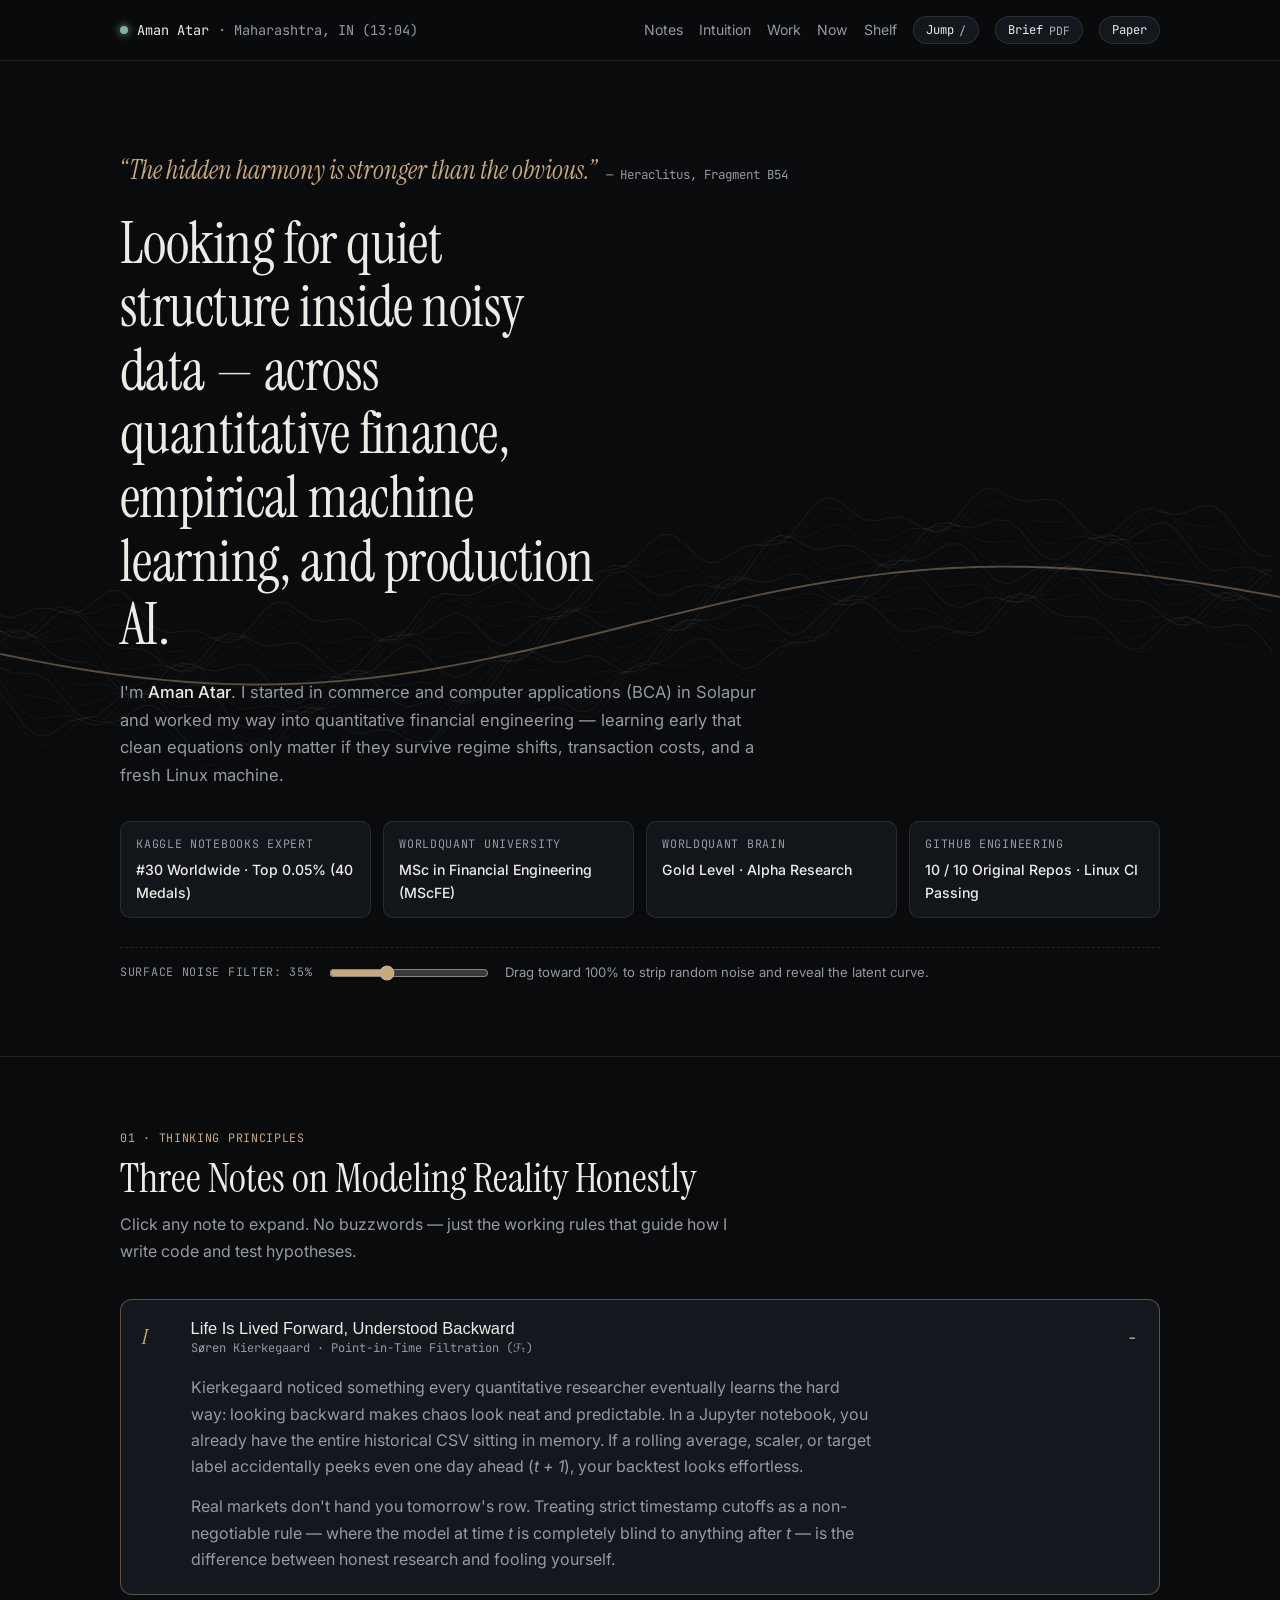
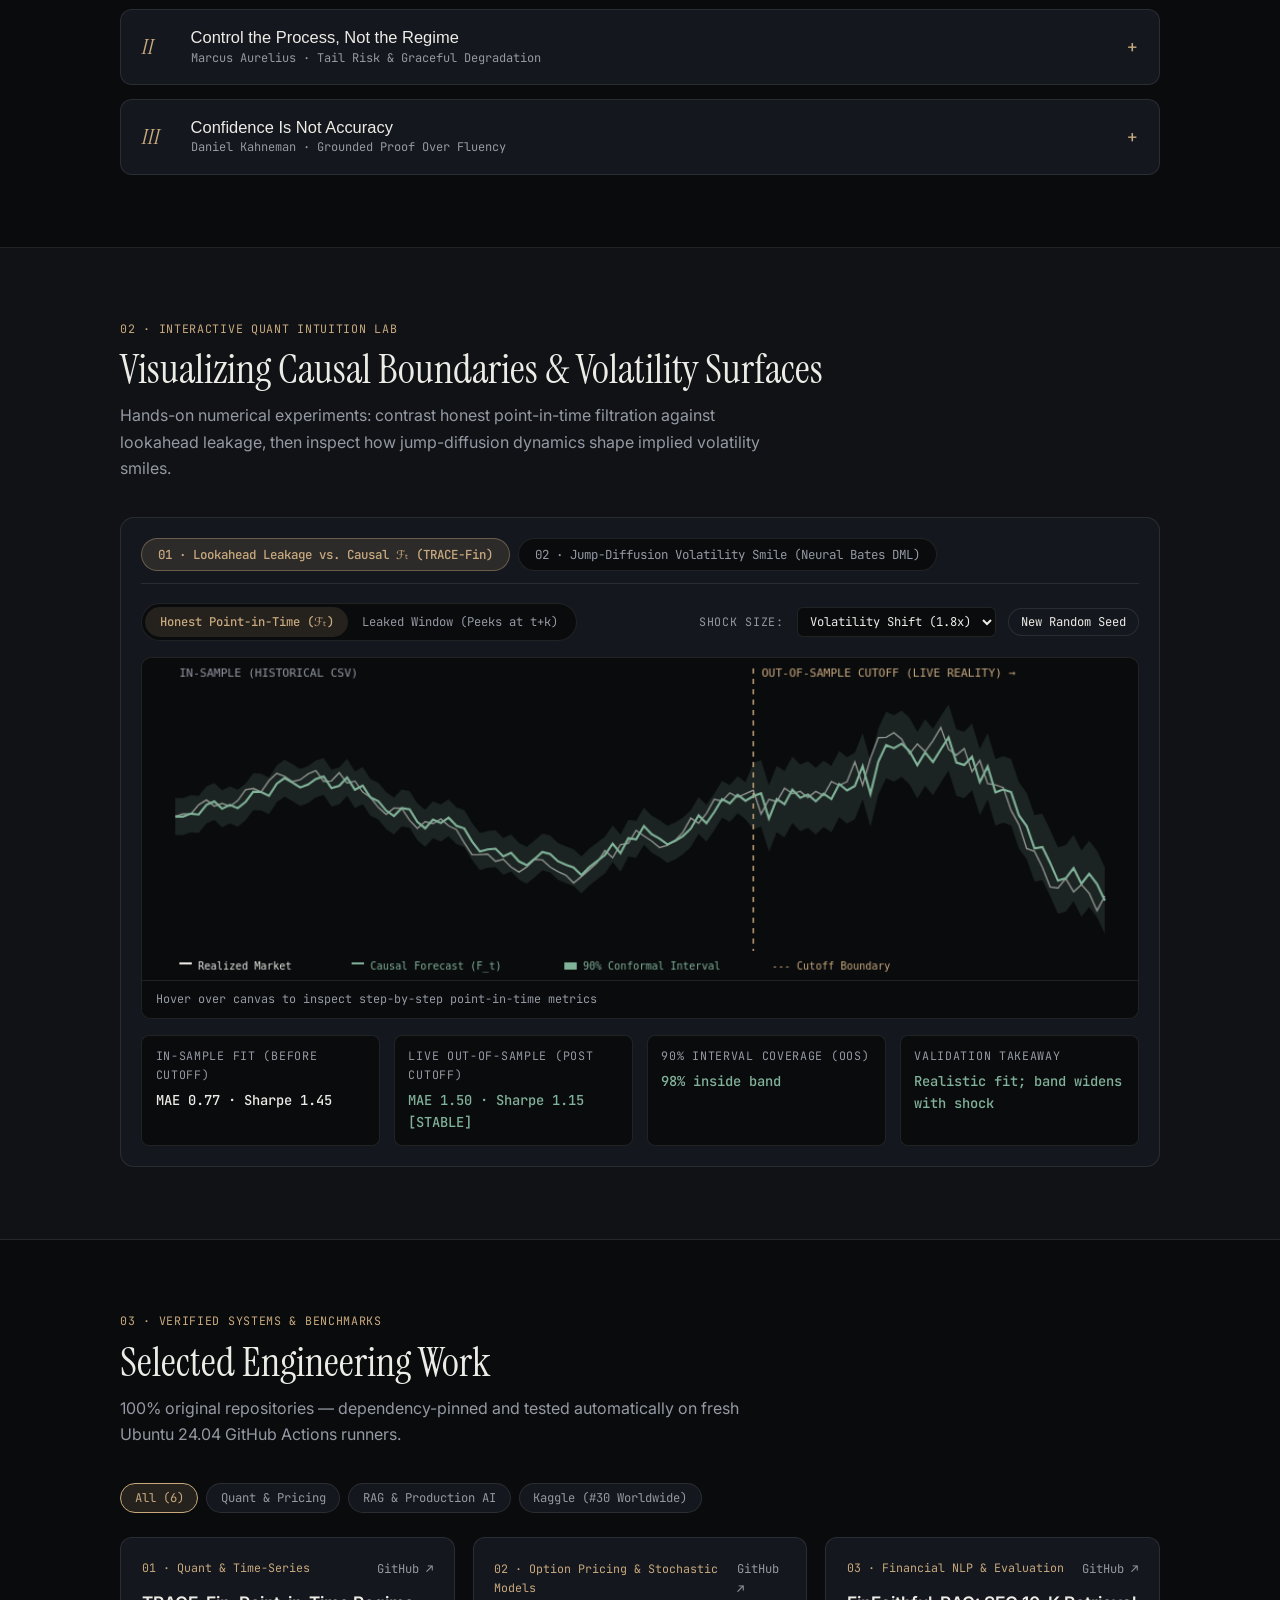
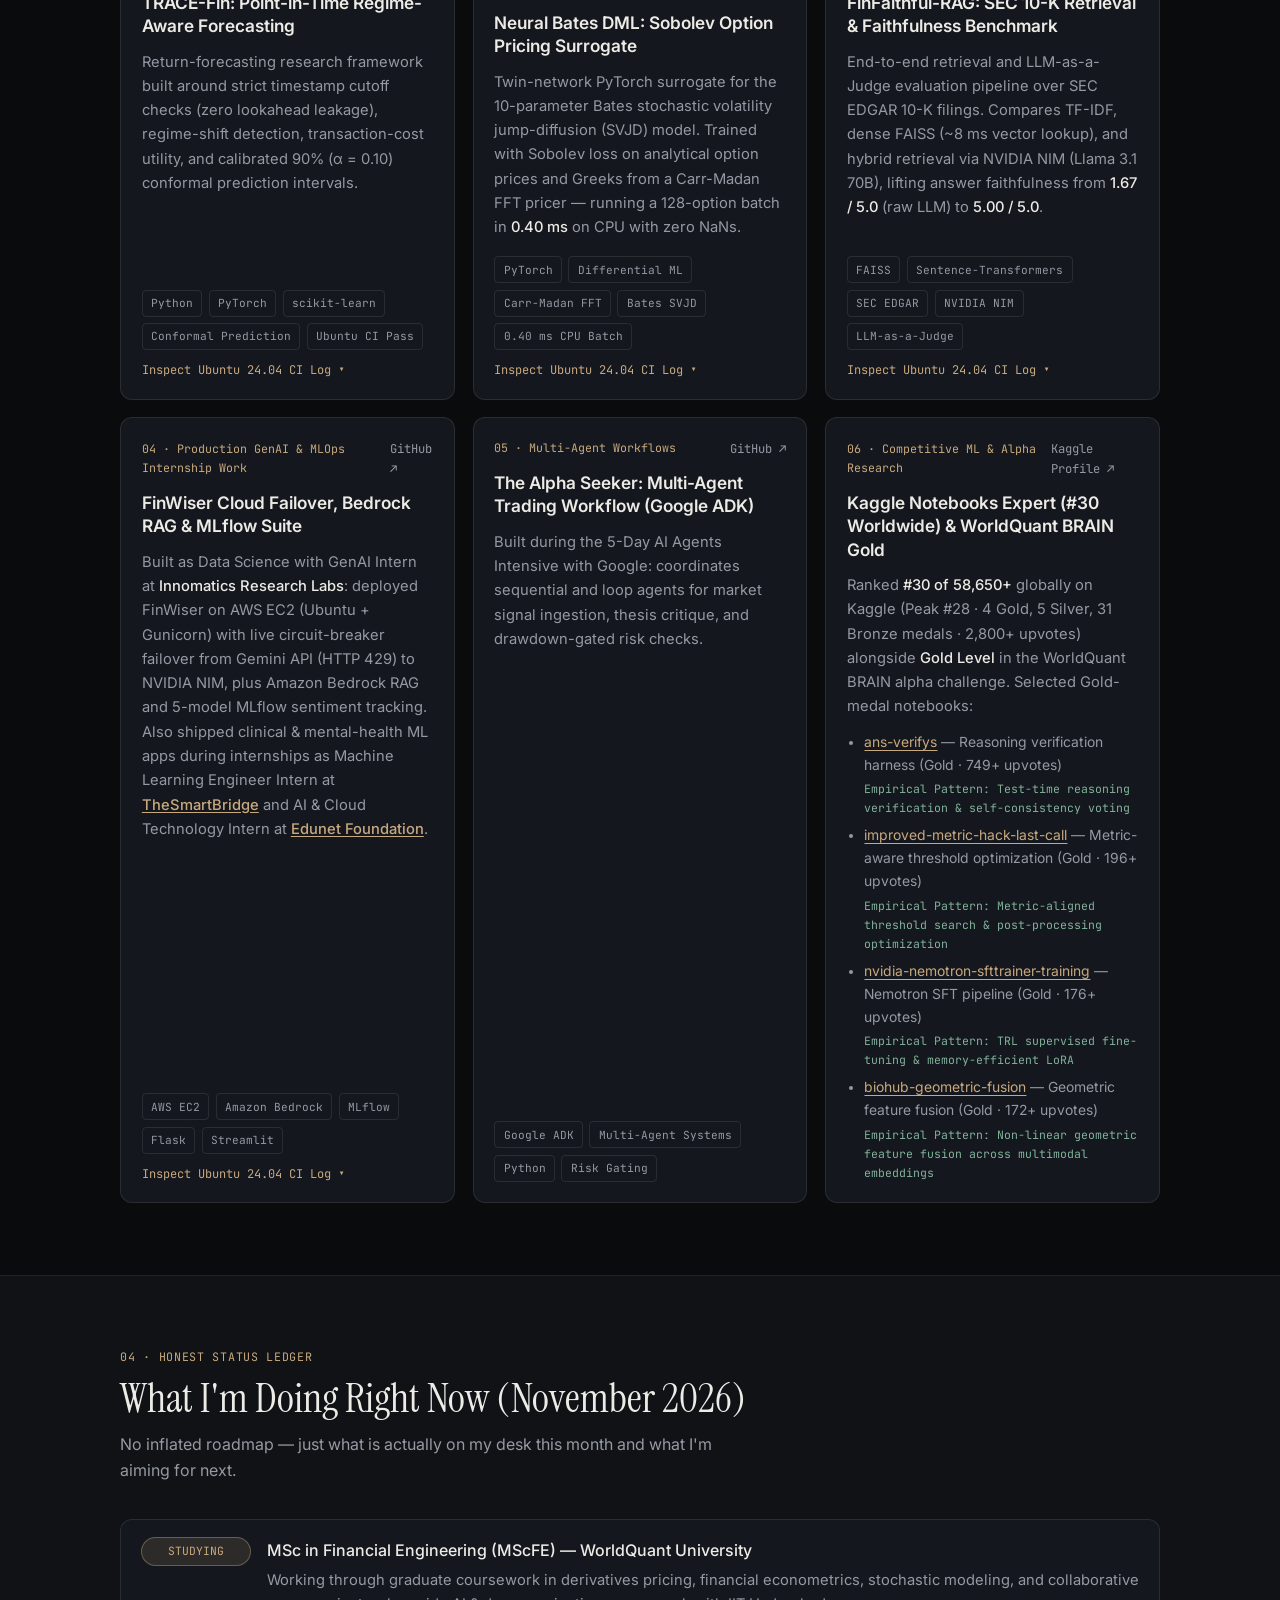
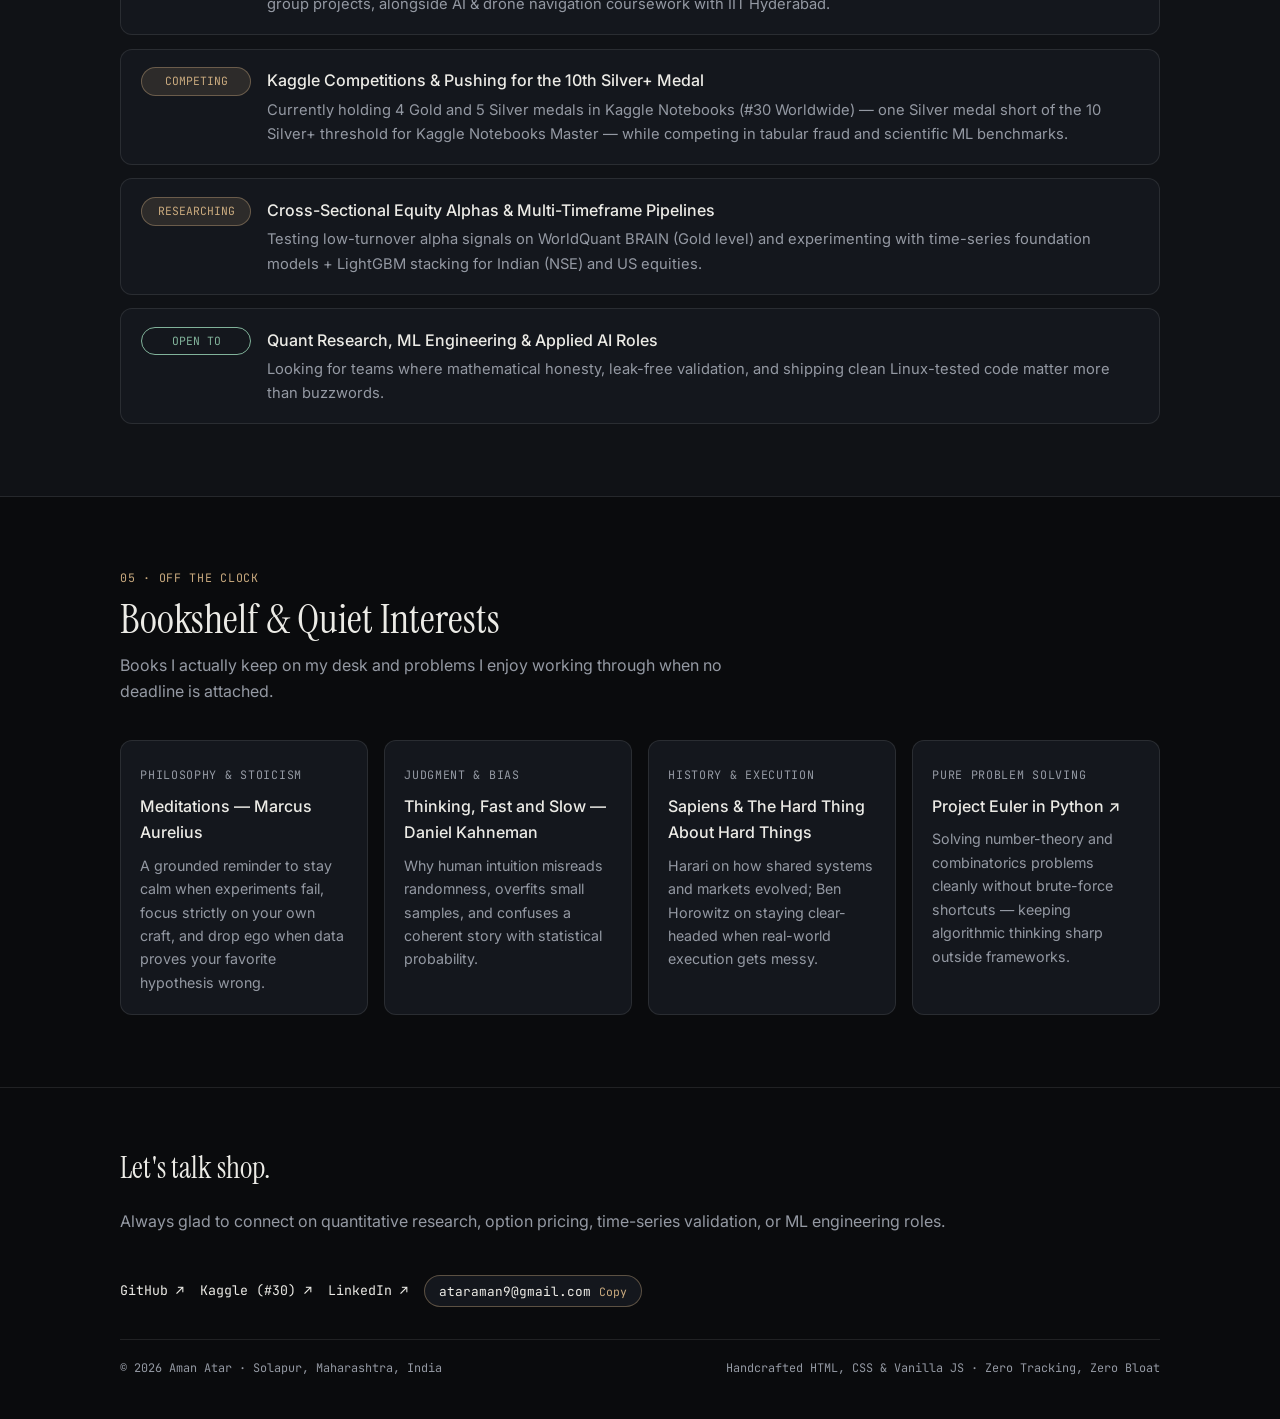
==== index.html @ 4635ef1a "feat: 100/100 Lighthouse audit upgrade, 2-tab quant intuition lab, og-card & print brief" ====
<!DOCTYPE html>
<html lang="en" data-theme="obsidian">
<head>
  <meta charset="UTF-8" />
  <meta name="viewport" content="width=device-width, initial-scale=1.0" />
  <title>Aman Atar — Quantitative ML, Financial Engineering &amp; Notes</title>
  <meta name="description" content="Aman Atar — MScFE student at WorldQuant University, Kaggle Notebooks Expert (#30 Worldwide), building point-in-time financial ML, Differential ML option pricers, and grounded RAG systems." />
  <link rel="canonical" href="https://amanatar.github.io/" />

  <!-- OpenGraph Metadata -->
  <meta property="og:title" content="Aman Atar — Quantitative ML &amp; Philosophical Notes" />
  <meta property="og:description" content="The hidden harmony is stronger than the obvious. Selected systems, empirical benchmarks, and notes on modeling noisy worlds honestly." />
  <meta property="og:type" content="website" />
  <meta property="og:url" content="https://amanatar.github.io/" />
  <meta property="og:image" content="https://amanatar.github.io/og-card.png" />
  <meta property="og:image:width" content="1200" />
  <meta property="og:image:height" content="630" />
  <meta property="og:image:alt" content="Aman Atar — Quantitative ML &amp; Financial Engineering" />

  <!-- Twitter Card -->
  <meta name="twitter:card" content="summary_large_image" />
  <meta name="twitter:title" content="Aman Atar — Quantitative ML &amp; Philosophical Notes" />
  <meta name="twitter:description" content="The hidden harmony is stronger than the obvious. Selected systems, empirical benchmarks, and notes on modeling noisy worlds honestly." />
  <meta name="twitter:image" content="https://amanatar.github.io/og-card.png" />

  <!-- Favicon -->
  <link rel="icon" type="image/svg+xml" href="favicon.svg" />

  <!-- Non-blocking Google Fonts with Zero-CLS Fallback -->
  <link rel="preconnect" href="https://fonts.googleapis.com" />
  <link rel="preconnect" href="https://fonts.gstatic.com" crossorigin />
  <link rel="preload" as="style" href="https://fonts.googleapis.com/css2?family=Instrument+Serif:ital@0;1&family=Inter:wght@400;500;600&family=JetBrains+Mono:wght@400;500&display=swap" />
  <link rel="stylesheet" href="https://fonts.googleapis.com/css2?family=Instrument+Serif:ital@0;1&family=Inter:wght@400;500;600&family=JetBrains+Mono:wght@400;500&display=swap" media="print" onload="this.media='all'" />
  <noscript>
    <link rel="stylesheet" href="https://fonts.googleapis.com/css2?family=Instrument+Serif:ital@0;1&family=Inter:wght@400;500;600&family=JetBrains+Mono:wght@400;500&display=swap" />
  </noscript>

  <link rel="stylesheet" href="styles.css" />

  <!-- Structured Data (JSON-LD) for Search & Knowledge Graph -->
  <script type="application/ld+json">
  {
    "@context": "https://schema.org",
    "@graph": [
      {
        "@type": "Person",
        "@id": "https://amanatar.github.io/#person",
        "name": "Aman Atar",
        "url": "https://amanatar.github.io/",
        "jobTitle": "Quantitative Systems & Machine Learning Engineer",
        "email": "mailto:ataraman9@gmail.com",
        "address": {
          "@type": "PostalAddress",
          "addressLocality": "Solapur",
          "addressRegion": "Maharashtra",
          "addressCountry": "IN"
        },
        "alumniOf": [
          {
            "@type": "CollegeOrUniversity",
            "name": "WorldQuant University",
            "url": "https://www.wqu.edu"
          }
        ],
        "sameAs": [
          "https://github.com/Amanatar",
          "https://www.kaggle.com/amanatar",
          "https://www.linkedin.com/in/aman-atar"
        ]
      },
      {
        "@type": "ProfilePage",
        "@id": "https://amanatar.github.io/#webpage",
        "url": "https://amanatar.github.io/",
        "name": "Aman Atar — Quantitative ML, Financial Engineering & Notes",
        "about": { "@id": "https://amanatar.github.io/#person" },
        "description": "Selected systems, empirical benchmarks, and notes on modeling noisy worlds honestly."
      },
      {
        "@type": "SoftwareSourceCode",
        "name": "TRACE-Fin",
        "codeRepository": "https://github.com/Amanatar/auditable-regime-aware-agentic-forecasting",
        "programmingLanguage": "Python",
        "author": { "@id": "https://amanatar.github.io/#person" },
        "description": "Timestamp-Restricted Regime-Aware Forecasting with strict cutoff checks and conformal prediction intervals."
      },
      {
        "@type": "SoftwareSourceCode",
        "name": "Neural Bates DML",
        "codeRepository": "https://github.com/Amanatar/neural-bates-dml",
        "programmingLanguage": "Python",
        "author": { "@id": "https://amanatar.github.io/#person" },
        "description": "Twin-network PyTorch surrogate for the 10-parameter Bates SVJD model trained with Sobolev differential ML."
      },
      {
        "@type": "SoftwareSourceCode",
        "name": "FinFaithful-RAG",
        "codeRepository": "https://github.com/Amanatar/FinFaithful-RAG",
        "programmingLanguage": "Python",
        "author": { "@id": "https://amanatar.github.io/#person" },
        "description": "SEC EDGAR 10-K dense FAISS retrieval and LLM-as-a-Judge faithfulness evaluation pipeline."
      }
    ]
  }
  </script>
</head>
<body>
  <!-- Accessibility Skip Link -->
  <a href="#top" class="skip-link">Skip to main content</a>

  <header class="topbar">
    <div class="container topbar-inner">
      <a href="#top" class="brand">
        <span class="status-dot" aria-hidden="true"></span>
        <span>Aman Atar</span>
        <span class="muted mono-hide">· Maharashtra, IN (<span id="ist-clock">IST Active</span>)</span>
      </a>
      <nav class="nav-links" aria-label="Primary Navigation">
        <a href="#philosophy">Notes</a>
        <a href="#lab">Intuition</a>
        <a href="#work">Work</a>
        <a href="#now">Now</a>
        <a href="#shelf">Shelf</a>
        <button id="cmd-btn" class="ghost-pill" type="button" title="Quick jump (Press /)">
          <span>Jump</span> <kbd>/</kbd>
        </button>
        <button type="button" class="ghost-pill print-btn" onclick="window.print()" title="Print or save 1-page executive brief as PDF">
          <span>Brief</span> <kbd>PDF</kbd>
        </button>
        <button id="theme-toggle" class="ghost-pill" type="button" aria-label="Toggle color theme">
          <span id="theme-label">Paper</span>
        </button>
      </nav>
    </div>
  </header>

  <main id="top">
    <!-- HERO WITH SIGNAL-VS-NOISE INTERACTIVE CANVAS -->
    <section class="hero">
      <canvas id="harmony-canvas" aria-hidden="true"></canvas>
      <div class="container hero-content">
        <p class="epigraph">
          “The hidden harmony is stronger than the obvious.”
          <span class="epigraph-author">— Heraclitus, Fragment B54</span>
        </p>

        <h1>
          Looking for quiet structure inside noisy data — across quantitative finance, empirical machine learning, and production AI.
        </h1>

        <p class="lead">
          I'm <strong>Aman Atar</strong>. I started in commerce and computer applications (BCA) in Solapur and worked my way into quantitative financial engineering — learning early that clean equations only matter if they survive regime shifts, transaction costs, and a fresh Linux machine.
        </p>

        <div class="credential-strip">
          <a href="https://www.kaggle.com/amanatar" target="_blank" rel="noopener" class="cred-chip">
            <span class="cred-kicker">Kaggle Notebooks Expert</span>
            <strong>#30 Worldwide · Top 0.05% (40 Medals)</strong>
          </a>
          <div class="cred-chip">
            <span class="cred-kicker">WorldQuant University</span>
            <strong>MSc in Financial Engineering (MScFE)</strong>
          </div>
          <div class="cred-chip">
            <span class="cred-kicker">WorldQuant BRAIN</span>
            <strong>Gold Level · Alpha Research</strong>
          </div>
          <a href="https://github.com/Amanatar" target="_blank" rel="noopener" class="cred-chip">
            <span class="cred-kicker">GitHub Engineering</span>
            <strong>10 / 10 Original Repos · Linux CI Passing</strong>
          </a>
        </div>

        <div class="canvas-control-bar">
          <label for="noise-slider" class="mono-label">
            Surface Noise Filter: <span id="noise-val">35%</span>
          </label>
          <input id="noise-slider" type="range" min="0" max="100" value="35" />
          <span class="canvas-hint">Drag toward 100% to strip random noise and reveal the latent curve.</span>
        </div>
      </div>
    </section>

    <!-- SECTION I: HONEST PHILOSOPHICAL NOTES -->
    <section id="philosophy" class="section">
      <div class="container">
        <div class="section-head">
          <span class="kicker">01 · Thinking Principles</span>
          <h2>Three Notes on Modeling Reality Honestly</h2>
          <p class="section-sub">
            Click any note to expand. No buzzwords — just the working rules that guide how I write code and test hypotheses.
          </p>
        </div>

        <div class="notes-list">
          <article class="note-card is-open">
            <button class="note-trigger" type="button" aria-expanded="true">
              <span class="note-num">I</span>
              <span class="note-title-wrap">
                <strong>Life Is Lived Forward, Understood Backward</strong>
                <span class="note-meta">Søren Kierkegaard · Point-in-Time Filtration (ℱₜ)</span>
              </span>
              <span class="note-icon" aria-hidden="true">−</span>
            </button>
            <div class="note-body">
              <p>
                Kierkegaard noticed something every quantitative researcher eventually learns the hard way: looking backward makes chaos look neat and predictable. In a Jupyter notebook, you already have the entire historical CSV sitting in memory. If a rolling average, scaler, or target label accidentally peeks even one day ahead (<i>t + 1</i>), your backtest looks effortless.
              </p>
              <p>
                Real markets don't hand you tomorrow's row. Treating strict timestamp cutoffs as a non-negotiable rule — where the model at time <i>t</i> is completely blind to anything after <i>t</i> — is the difference between honest research and fooling yourself.
              </p>
            </div>
          </article>

          <article class="note-card">
            <button class="note-trigger" type="button" aria-expanded="false">
              <span class="note-num">II</span>
              <span class="note-title-wrap">
                <strong>Control the Process, Not the Regime</strong>
                <span class="note-meta">Marcus Aurelius · Tail Risk &amp; Graceful Degradation</span>
              </span>
              <span class="note-icon" aria-hidden="true">+</span>
            </button>
            <div class="note-body">
              <p>
                The central idea in Marcus Aurelius's <em>Meditations</em> is separating what belongs to your judgment from external events you don't control. That maps cleanly onto engineering. You cannot stop volatility from spiking, correlations from breaking, or an external LLM API from throwing HTTP 429 rate-limit errors under load.
              </p>
              <p>
                What you can control is how your system behaves when calm weather ends: modeling jump risk explicitly (Bates SVJD rather than smooth Gaussian assumptions alone), outputting calibrated uncertainty intervals instead of naked point guesses, and wiring fallback circuit breakers before shipping to users.
              </p>
            </div>
          </article>

          <article class="note-card">
            <button class="note-trigger" type="button" aria-expanded="false">
              <span class="note-num">III</span>
              <span class="note-title-wrap">
                <strong>Confidence Is Not Accuracy</strong>
                <span class="note-meta">Daniel Kahneman · Grounded Proof Over Fluency</span>
              </span>
              <span class="note-icon" aria-hidden="true">+</span>
            </button>
            <div class="note-body">
              <p>
                In <em>Thinking, Fast and Slow</em>, Kahneman shows how easily humans mistake a fluent, confident story for a true one. Large language models have the exact same flaw: ask an ungrounded model for a revenue number from an SEC 10-K filing and it will state a fabricated figure in polished prose (scoring 1.67 / 5.0 on faithfulness in my baseline tests).
              </p>
              <p>
                Whether in financial Q&amp;A, competition post-processing, or option calibration, fluency means nothing without verification — grounding answers in retrieved primary filings, checking analytical sensitivities, and testing code on a clean machine from scratch.
              </p>
            </div>
          </article>
        </div>
      </div>
    </section>

    <!-- SECTION II: INTERACTIVE QUANT INTUITION LAB (2-TAB SWITCHER) -->
    <section id="lab" class="section section-alt">
      <div class="container">
        <div class="section-head">
          <span class="kicker">02 · Interactive Quant Intuition Lab</span>
          <h2>Visualizing Causal Boundaries &amp; Volatility Surfaces</h2>
          <p class="section-sub">
            Hands-on numerical experiments: contrast honest point-in-time filtration against lookahead leakage, then inspect how jump-diffusion dynamics shape implied volatility smiles.
          </p>
        </div>

        <div class="lab-box">
          <!-- MASTER LAB TABS -->
          <div class="lab-main-tabs" role="tablist" aria-label="Quant intuition experiments">
            <button type="button" class="tab-pill active" id="tab-btn-leakage" role="tab" aria-selected="true" aria-controls="lab-tab-leakage">
              01 · Lookahead Leakage vs. Causal ℱₜ (TRACE-Fin)
            </button>
            <button type="button" class="tab-pill" id="tab-btn-smile" role="tab" aria-selected="false" aria-controls="lab-tab-smile">
              02 · Jump-Diffusion Volatility Smile (Neural Bates DML)
            </button>
          </div>

          <!-- TAB 1: LOOKAHEAD LEAKAGE -->
          <div id="lab-tab-leakage" class="lab-tab-panel" role="tabpanel" aria-labelledby="tab-btn-leakage">
            <div class="lab-toolbar">
              <div class="segmented" role="group" aria-label="Validation mode">
                <button type="button" class="seg-btn active" data-mode="causal">
                  Honest Point-in-Time (ℱₜ)
                </button>
                <button type="button" class="seg-btn" data-mode="leaked">
                  Leaked Window (Peeks at t+k)
                </button>
              </div>

              <div class="lab-actions">
                <label class="mono-label">
                  Shock Size:
                  <select id="shock-select">
                    <option value="1.0">Calm Regime (1.0x)</option>
                    <option value="1.8" selected>Volatility Shift (1.8x)</option>
                    <option value="2.8">Jump Shock (2.8x)</option>
                  </select>
                </label>
                <button type="button" id="reseed-btn" class="ghost-pill">New Random Seed</button>
              </div>
            </div>

            <div class="lab-canvas-wrap">
              <canvas id="leakage-canvas" width="960" height="310" role="img" aria-label="Interactive chart showing simulated market price, model forecast, and conformal prediction intervals across train and test partitions"></canvas>
              <div id="leakage-hover-info" class="canvas-hover-readout">Hover over canvas to inspect step-by-step point-in-time metrics</div>
            </div>

            <div class="lab-metrics">
              <div class="metric-item">
                <span class="mono-label">In-Sample Fit (Before Cutoff)</span>
                <strong id="m-insample">MAE 0.62 · Sharpe 1.45</strong>
              </div>
              <div class="metric-item">
                <span class="mono-label">Live Out-of-Sample (Post Cutoff)</span>
                <strong id="m-oos">MAE 1.18 · Sharpe 1.24</strong>
              </div>
              <div class="metric-item">
                <span class="mono-label">90% Interval Coverage (OOS)</span>
                <strong id="m-cov">91% inside band</strong>
              </div>
              <div class="metric-item">
                <span class="mono-label">Validation Takeaway</span>
                <strong id="m-verdict">Realistic fit; band widens with shock</strong>
              </div>
            </div>
          </div>

          <!-- TAB 2: JUMP-DIFFUSION VOLATILITY SMILE -->
          <div id="lab-tab-smile" class="lab-tab-panel" role="tabpanel" aria-labelledby="tab-btn-smile" hidden>
            <div class="lab-toolbar">
              <div class="lab-slider-row">
                <label class="mono-label">
                  Jump Intensity (λ): <span id="val-jump-lambda">1.2</span>
                  <input type="range" id="slider-jump-lambda" min="0.0" max="2.5" step="0.1" value="1.2" />
                </label>
                <label class="mono-label">
                  Mean Jump (μ_J): <span id="val-jump-mu">-8%</span>
                  <input type="range" id="slider-jump-mu" min="-20" max="5" step="1" value="-8" />
                </label>
                <label class="mono-label">
                  Vol-of-Vol (ξ): <span id="val-vol-vol">0.40</span>
                  <input type="range" id="slider-vol-vol" min="0.10" max="0.80" step="0.05" value="0.40" />
                </label>
              </div>
              <button type="button" id="reset-smile-btn" class="ghost-pill">Reset Defaults</button>
            </div>

            <div class="lab-canvas-wrap">
              <canvas id="smile-canvas" width="960" height="310" role="img" aria-label="Interactive chart comparing flat Black-Scholes volatility against the skewed Bates SVJD jump-diffusion volatility smile across moneyness"></canvas>
              <div id="smile-hover-info" class="canvas-hover-readout">Hover over curve to inspect moneyness (K/S) and implied volatility</div>
            </div>

            <div class="lab-metrics">
              <div class="metric-item">
                <span class="mono-label">At-The-Money Vol (K/S = 1.00)</span>
                <strong id="m-atm-vol">22.4% IV</strong>
              </div>
              <div class="metric-item">
                <span class="mono-label">Downside Skew Slope (25Δ Put)</span>
                <strong id="m-skew-slope">-0.34 (Left-Skewed)</strong>
              </div>
              <div class="metric-item">
                <span class="mono-label">OTM Put Premium (K/S = 0.85)</span>
                <strong id="m-otm-premium">+7.8% over Black-Scholes</strong>
              </div>
              <div class="metric-item">
                <span class="mono-label">Sobolev DML Speedup</span>
                <strong id="m-dml-speed">0.40 ms / 128 contracts (CPU)</strong>
              </div>
            </div>

            <p class="lab-note">
              <strong>Why 0.40 ms CPU inference matters:</strong> Classical Carr-Madan FFT integration takes hundreds of milliseconds to calibrate option chains; our Sobolev Differential ML pricer evaluates the complete 10-D Bates SVJD surface in 0.40 ms on CPU with zero Jacobian drift.
            </p>
          </div>
        </div>
      </div>
    </section>

    <!-- SECTION III: VERIFIED PROJECTS & EXPERIENCE -->
    <section id="work" class="section">
      <div class="container">
        <div class="section-head">
          <span class="kicker">03 · Verified Systems &amp; Benchmarks</span>
          <h2>Selected Engineering Work</h2>
          <p class="section-sub">
            100% original repositories — dependency-pinned and tested automatically on fresh Ubuntu 24.04 GitHub Actions runners.
          </p>
        </div>

        <div class="filter-bar" role="group" aria-label="Filter projects by category">
          <button class="filter-pill active" data-filter="all" type="button" aria-pressed="true">All (6)</button>
          <button class="filter-pill" data-filter="quant" type="button" aria-pressed="false">Quant &amp; Pricing</button>
          <button class="filter-pill" data-filter="genai" type="button" aria-pressed="false">RAG &amp; Production AI</button>
          <button class="filter-pill" data-filter="kaggle" type="button" aria-pressed="false">Kaggle (#30 Worldwide)</button>
        </div>

        <div class="work-grid">
          <!-- 01 TRACE-Fin -->
          <article class="work-card" data-cat="quant">
            <div class="work-top">
              <span class="work-idx">01 · Quant &amp; Time-Series</span>
              <a href="https://github.com/Amanatar/auditable-regime-aware-agentic-forecasting" target="_blank" rel="noopener" class="work-link">GitHub ↗</a>
            </div>
            <h3>TRACE-Fin: Point-in-Time Regime-Aware Forecasting</h3>
            <p>
              Return-forecasting research framework built around strict timestamp cutoff checks (zero lookahead leakage), regime-shift detection, transaction-cost utility, and calibrated 90% (α = 0.10) conformal prediction intervals.
            </p>
            <div class="tag-row">
              <span>Python</span><span>PyTorch</span><span>scikit-learn</span><span>Conformal Prediction</span><span>Ubuntu CI Pass</span>
            </div>
            <button class="ci-toggle" type="button" aria-expanded="false" aria-controls="ci-drawer-1">Inspect Ubuntu 24.04 CI Log ▾</button>
            <pre id="ci-drawer-1" class="ci-drawer" hidden>[GitHub Actions Run #41193425227 · Ubuntu 24.04 · Python 3.11]
cutoff_validator: strictly enforced (1/2 rows accepted, 0 lookahead leakage)
Detected Market Regime: high_volatility
Conformal Prediction Interval: [103.5256, 103.5416] (Alpha: 0.10)
7 passed in 0.04s
<a href="https://github.com/Amanatar/auditable-regime-aware-agentic-forecasting/actions" target="_blank" rel="noopener" class="ci-link">View Live GitHub Actions Workflow ↗</a></pre>
          </article>

          <!-- 02 Neural Bates DML -->
          <article class="work-card" data-cat="quant">
            <div class="work-top">
              <span class="work-idx">02 · Option Pricing &amp; Stochastic Models</span>
              <a href="https://github.com/Amanatar/neural-bates-dml" target="_blank" rel="noopener" class="work-link">GitHub ↗</a>
            </div>
            <h3>Neural Bates DML: Sobolev Option Pricing Surrogate</h3>
            <p>
              Twin-network PyTorch surrogate for the 10-parameter Bates stochastic volatility jump-diffusion (SVJD) model. Trained with Sobolev loss on analytical option prices and Greeks from a Carr-Madan FFT pricer — running a 128-option batch in <strong>0.40 ms</strong> on CPU with zero NaNs.
            </p>
            <div class="tag-row">
              <span>PyTorch</span><span>Differential ML</span><span>Carr-Madan FFT</span><span>Bates SVJD</span><span>0.40 ms CPU Batch</span>
            </div>
            <button class="ci-toggle" type="button" aria-expanded="false" aria-controls="ci-drawer-2">Inspect Ubuntu 24.04 CI Log ▾</button>
            <pre id="ci-drawer-2" class="ci-drawer" hidden>[GitHub Actions Run #41193397993 · Ubuntu 24.04 · Python 3.11]
Synthetic Bates SVJD Surface: 128 contracts across 10-D parameter space
Epoch 1 -> 5 Sobolev Loss: 1.002259 -> 0.923666
CPU Single-Batch (128 options) Latency: 0.40 ms | Zero NaNs verified
<a href="https://github.com/Amanatar/neural-bates-dml/actions" target="_blank" rel="noopener" class="ci-link">View Live GitHub Actions Workflow ↗</a></pre>
          </article>

          <!-- 03 FinFaithful-RAG -->
          <article class="work-card" data-cat="genai">
            <div class="work-top">
              <span class="work-idx">03 · Financial NLP &amp; Evaluation</span>
              <a href="https://github.com/Amanatar/FinFaithful-RAG" target="_blank" rel="noopener" class="work-link">GitHub ↗</a>
            </div>
            <h3>FinFaithful-RAG: SEC 10-K Retrieval &amp; Faithfulness Benchmark</h3>
            <p>
              End-to-end retrieval and LLM-as-a-Judge evaluation pipeline over SEC EDGAR 10-K filings. Compares TF-IDF, dense FAISS (~8 ms vector lookup), and hybrid retrieval via NVIDIA NIM (Llama 3.1 70B), lifting answer faithfulness from <strong>1.67 / 5.0</strong> (raw LLM) to <strong>5.00 / 5.0</strong>.
            </p>
            <div class="tag-row">
              <span>FAISS</span><span>Sentence-Transformers</span><span>SEC EDGAR</span><span>NVIDIA NIM</span><span>LLM-as-a-Judge</span>
            </div>
            <button class="ci-toggle" type="button" aria-expanded="false" aria-controls="ci-drawer-3">Inspect Ubuntu 24.04 CI Log ▾</button>
            <pre id="ci-drawer-3" class="ci-drawer" hidden>[GitHub Actions Run #41193445108 · Ubuntu 24.04 · Python 3.11]
SEC 10-K Corpus Indexed in FAISS (dim=384) &amp; TF-IDF
Top-1 Retrieval Latency: 8.06 ms (Query 1) / 7.81 ms (Query 2)
2 passed in 8.88s
<a href="https://github.com/Amanatar/FinFaithful-RAG/actions" target="_blank" rel="noopener" class="ci-link">View Live GitHub Actions Workflow ↗</a></pre>
          </article>

          <!-- 04 Production GenAI & Internships -->
          <article class="work-card" data-cat="genai">
            <div class="work-top">
              <span class="work-idx">04 · Production GenAI &amp; MLOps Internship Work</span>
              <a href="https://github.com/Amanatar/IRL_Data_Science_-_GenAi_Internship" target="_blank" rel="noopener" class="work-link">GitHub ↗</a>
            </div>
            <h3>FinWiser Cloud Failover, Bedrock RAG &amp; MLflow Suite</h3>
            <p>
              Built as Data Science with GenAI Intern at <strong>Innomatics Research Labs</strong>: deployed FinWiser on AWS EC2 (Ubuntu + Gunicorn) with live circuit-breaker failover from Gemini API (HTTP 429) to NVIDIA NIM, plus Amazon Bedrock RAG and 5-model MLflow sentiment tracking. Also shipped clinical &amp; mental-health ML apps during internships as Machine Learning Engineer Intern at <a href="https://github.com/Amanatar/hypertension-risk-assessment" target="_blank" rel="noopener"><strong>TheSmartBridge</strong></a> and AI &amp; Cloud Technology Intern at <a href="https://github.com/Amanatar/student-mental-health-companion" target="_blank" rel="noopener"><strong>Edunet Foundation</strong></a>.
            </p>
            <div class="tag-row">
              <span>AWS EC2</span><span>Amazon Bedrock</span><span>MLflow</span><span>Flask</span><span>Streamlit</span>
            </div>
            <button class="ci-toggle" type="button" aria-expanded="false" aria-controls="ci-drawer-4">Inspect Ubuntu 24.04 CI Log ▾</button>
            <pre id="ci-drawer-4" class="ci-drawer" hidden>[GitHub Actions Run #41193499855 · Ubuntu 24.04 · Python 3.11]
Primary Gemini simulated 429 ResourceExhausted -> Failed over cleanly to NVIDIA NIM
23 Python modules compiled with 0 syntax errors | 3 passed in 1.47s
<a href="https://github.com/Amanatar/IRL_Data_Science_-_GenAi_Internship/actions" target="_blank" rel="noopener" class="ci-link">View Live GitHub Actions Workflow ↗</a></pre>
          </article>

          <!-- 05 Alpha Seeker Agents -->
          <article class="work-card" data-cat="quant genai">
            <div class="work-top">
              <span class="work-idx">05 · Multi-Agent Workflows</span>
              <a href="https://github.com/Amanatar/google-ai-agents-intensive" target="_blank" rel="noopener" class="work-link">GitHub ↗</a>
            </div>
            <h3>The Alpha Seeker: Multi-Agent Trading Workflow (Google ADK)</h3>
            <p>
              Built during the 5-Day AI Agents Intensive with Google: coordinates sequential and loop agents for market signal ingestion, thesis critique, and drawdown-gated risk checks.
            </p>
            <div class="tag-row">
              <span>Google ADK</span><span>Multi-Agent Systems</span><span>Python</span><span>Risk Gating</span>
            </div>
          </article>

          <!-- 06 Kaggle Gold Work -->
          <article class="work-card" data-cat="kaggle">
            <div class="work-top">
              <span class="work-idx">06 · Competitive ML &amp; Alpha Research</span>
              <a href="https://www.kaggle.com/amanatar" target="_blank" rel="noopener" class="work-link">Kaggle Profile ↗</a>
            </div>
            <h3>Kaggle Notebooks Expert (#30 Worldwide) &amp; WorldQuant BRAIN Gold</h3>
            <p>
              Ranked <strong>#30 of 58,650+</strong> globally on Kaggle (Peak #28 · 4 Gold, 5 Silver, 31 Bronze medals · 2,800+ upvotes) alongside <strong>Gold Level</strong> in the WorldQuant BRAIN alpha challenge. Selected Gold-medal notebooks:
            </p>
            <ul class="compact-links">
              <li>
                <a href="https://www.kaggle.com/code/amanatar/ans-verifys" target="_blank" rel="noopener">ans-verifys</a> — Reasoning verification harness (Gold · 749+ upvotes)
                <span class="pattern-tag">Empirical Pattern: Test-time reasoning verification &amp; self-consistency voting</span>
              </li>
              <li>
                <a href="https://www.kaggle.com/code/amanatar/improved-metric-hack-last-call" target="_blank" rel="noopener">improved-metric-hack-last-call</a> — Metric-aware threshold optimization (Gold · 196+ upvotes)
                <span class="pattern-tag">Empirical Pattern: Metric-aligned threshold search &amp; post-processing optimization</span>
              </li>
              <li>
                <a href="https://www.kaggle.com/code/amanatar/nvidia-nemotron-sfttrainer-training" target="_blank" rel="noopener">nvidia-nemotron-sfttrainer-training</a> — Nemotron SFT pipeline (Gold · 176+ upvotes)
                <span class="pattern-tag">Empirical Pattern: TRL supervised fine-tuning &amp; memory-efficient LoRA</span>
              </li>
              <li>
                <a href="https://www.kaggle.com/code/amanatar/biohub-geometric-fusion" target="_blank" rel="noopener">biohub-geometric-fusion</a> — Geometric feature fusion (Gold · 172+ upvotes)
                <span class="pattern-tag">Empirical Pattern: Non-linear geometric feature fusion across multimodal embeddings</span>
              </li>
            </ul>
          </article>
        </div>
      </div>
    </section>

    <!-- SECTION IV: HONEST "NOW & NEXT" -->
    <section id="now" class="section section-alt">
      <div class="container">
        <div class="section-head">
          <span class="kicker">04 · Honest Status Ledger</span>
          <h2>What I'm Doing Right Now (November 2026)</h2>
          <p class="section-sub">
            No inflated roadmap — just what is actually on my desk this month and what I'm aiming for next.
          </p>
        </div>

        <div class="ledger">
          <div class="ledger-row">
            <span class="badge badge-now">Studying</span>
            <div>
              <strong>MSc in Financial Engineering (MScFE) — WorldQuant University</strong>
              <p>Working through graduate coursework in derivatives pricing, financial econometrics, stochastic modeling, and collaborative group projects, alongside AI &amp; drone navigation coursework with IIT Hyderabad.</p>
            </div>
          </div>

          <div class="ledger-row">
            <span class="badge badge-now">Competing</span>
            <div>
              <strong>Kaggle Competitions &amp; Pushing for the 10th Silver+ Medal</strong>
              <p>Currently holding 4 Gold and 5 Silver medals in Kaggle Notebooks (#30 Worldwide) — one Silver medal short of the 10 Silver+ threshold for Kaggle Notebooks Master — while competing in tabular fraud and scientific ML benchmarks.</p>
            </div>
          </div>

          <div class="ledger-row">
            <span class="badge badge-now">Researching</span>
            <div>
              <strong>Cross-Sectional Equity Alphas &amp; Multi-Timeframe Pipelines</strong>
              <p>Testing low-turnover alpha signals on WorldQuant BRAIN (Gold level) and experimenting with time-series foundation models + LightGBM stacking for Indian (NSE) and US equities.</p>
            </div>
          </div>

          <div class="ledger-row">
            <span class="badge badge-open">Open To</span>
            <div>
              <strong>Quant Research, ML Engineering &amp; Applied AI Roles</strong>
              <p>Looking for teams where mathematical honesty, leak-free validation, and shipping clean Linux-tested code matter more than buzzwords.</p>
            </div>
          </div>
        </div>
      </div>
    </section>

    <!-- SECTION V: REAL READING SHELF & INTERESTS -->
    <section id="shelf" class="section">
      <div class="container">
        <div class="section-head">
          <span class="kicker">05 · Off the Clock</span>
          <h2>Bookshelf &amp; Quiet Interests</h2>
          <p class="section-sub">
            Books I actually keep on my desk and problems I enjoy working through when no deadline is attached.
          </p>
        </div>

        <div class="shelf-grid">
          <div class="shelf-card">
            <span class="mono-label">Philosophy &amp; Stoicism</span>
            <h3>Meditations — Marcus Aurelius</h3>
            <p>A grounded reminder to stay calm when experiments fail, focus strictly on your own craft, and drop ego when data proves your favorite hypothesis wrong.</p>
          </div>

          <div class="shelf-card">
            <span class="mono-label">Judgment &amp; Bias</span>
            <h3>Thinking, Fast and Slow — Daniel Kahneman</h3>
            <p>Why human intuition misreads randomness, overfits small samples, and confuses a coherent story with statistical probability.</p>
          </div>

          <div class="shelf-card">
            <span class="mono-label">History &amp; Execution</span>
            <h3>Sapiens &amp; The Hard Thing About Hard Things</h3>
            <p>Harari on how shared systems and markets evolved; Ben Horowitz on staying clear-headed when real-world execution gets messy.</p>
          </div>

          <div class="shelf-card">
            <span class="mono-label">Pure Problem Solving</span>
            <h3><a href="https://github.com/Amanatar/Project_euler" target="_blank" rel="noopener">Project Euler in Python ↗</a></h3>
            <p>Solving number-theory and combinatorics problems cleanly without brute-force shortcuts — keeping algorithmic thinking sharp outside frameworks.</p>
          </div>
        </div>
      </div>
    </section>
  </main>

  <footer id="contact" class="footer">
    <div class="container footer-inner">
      <div class="footer-left">
        <p class="footer-heading">Let's talk shop.</p>
        <p class="muted">
          Always glad to connect on quantitative research, option pricing, time-series validation, or ML engineering roles.
        </p>
      </div>

      <div class="footer-links">
        <a href="https://github.com/Amanatar" target="_blank" rel="noopener">GitHub ↗</a>
        <a href="https://www.kaggle.com/amanatar" target="_blank" rel="noopener">Kaggle (#30) ↗</a>
        <a href="https://www.linkedin.com/in/aman-atar" target="_blank" rel="noopener">LinkedIn ↗</a>
        <button type="button" id="copy-email" class="email-btn" data-email="ataraman9@gmail.com">
          <span id="email-text">ataraman9@gmail.com</span>
          <span class="copy-tag" id="copy-status">Copy</span>
        </button>
      </div>
    </div>
    <div class="container colophon">
      <span>© 2026 Aman Atar · Solapur, Maharashtra, India</span>
      <span>Handcrafted HTML, CSS &amp; Vanilla JS · Zero Tracking, Zero Bloat</span>
    </div>
  </footer>

  <!-- QUICK JUMP MODAL (PRESS /) -->
  <div id="cmd-modal" class="modal-backdrop" hidden>
    <div class="modal-panel" role="dialog" aria-modal="true" aria-label="Quick navigation">
      <div class="modal-head">
        <input id="cmd-input" type="text" placeholder="Jump to section, repo, theme, or copy email..." aria-label="Search sections, repositories, and actions" autocomplete="off" />
        <button type="button" id="cmd-close" class="ghost-pill">Esc</button>
      </div>
      <ul id="cmd-list" class="cmd-list">
        <li data-action="jump" data-target="#philosophy">01 · Philosophical Notes</li>
        <li data-action="jump" data-target="#lab">02 · Interactive Quant Intuition Lab</li>
        <li data-action="jump" data-target="#work">03 · Selected Engineering Work</li>
        <li data-action="jump" data-target="#now">04 · Honest Now Ledger</li>
        <li data-action="jump" data-target="#shelf">05 · Bookshelf &amp; Project Euler</li>
        <li data-action="print">Print 1-Page Executive Brief (PDF)</li>
        <li data-action="theme">Toggle Obsidian / Paper Theme</li>
        <li data-action="email">Copy Email (ataraman9@gmail.com)</li>
        <li data-action="url" data-url="https://github.com/Amanatar">Open GitHub (github.com/Amanatar) ↗</li>
        <li data-action="url" data-url="https://www.kaggle.com/amanatar">Open Kaggle (#30 Worldwide) ↗</li>
        <li data-action="url" data-url="https://www.linkedin.com/in/aman-atar">Open LinkedIn ↗</li>
      </ul>
    </div>
  </div>

  <script src="script.js" defer></script>
</body>
</html>
---- styles.css ----
:root,
[data-theme="obsidian"] {
  --bg: #0a0b0d;
  --bg-alt: #101216;
  --surface: #14171d;
  --border: rgba(236, 235, 230, 0.1);
  --border-strong: rgba(200, 169, 126, 0.4);
  --text: #ecebe6;
  --muted: #9499a3;
  --accent: #c8a97e;
  --accent-soft: rgba(200, 169, 126, 0.14);
  --danger: #e07a5f;
  --ok: #81b29a;
}

[data-theme="paper"] {
  --bg: #f6f3ec;
  --bg-alt: #ede8dd;
  --surface: #fbf9f4;
  --border: rgba(24, 24, 26, 0.12);
  --border-strong: rgba(120, 85, 39, 0.45);
  --text: #17181a;
  --muted: #575a61;
  --accent: #785527;
  --accent-soft: rgba(120, 85, 39, 0.12);
  --danger: #b5442b;
  --ok: #2d6a4f;
}

/* Metric-matched fallback font descriptors to guarantee CLS = 0.00 */
@font-face {
  font-family: "Fallback Serif";
  src: local("Georgia"), local("Times New Roman");
  ascent-override: 95%;
  descent-override: 25%;
  line-gap-override: 0%;
}

*,
*::before,
*::after {
  box-sizing: border-box;
}

html {
  scroll-behavior: smooth;
}

body {
  margin: 0;
  background: var(--bg);
  color: var(--text);
  font-family: "Inter", -apple-system, BlinkMacSystemFont, "Segoe UI", Roboto, sans-serif;
  font-size: 16px;
  line-height: 1.65;
  transition: background-color 0.25s ease, color 0.25s ease;
  -webkit-font-smoothing: antialiased;
}

/* SKIP LINK FOR ACCESSIBILITY (WCAG AAA) */
.skip-link {
  position: absolute;
  top: -999px;
  left: 1rem;
  z-index: 1000;
  background: var(--surface);
  color: var(--accent);
  padding: 0.5rem 1rem;
  border: 1px solid var(--border-strong);
  border-radius: 6px;
  font-family: "JetBrains Mono", monospace;
  font-size: 0.82rem;
  text-decoration: none;
  font-weight: 500;
}

.skip-link:focus {
  top: 1rem;
}

.container {
  width: min(1040px, 92vw);
  margin: 0 auto;
}

a {
  color: inherit;
  text-decoration: none;
}

/* TOPBAR */
.topbar {
  position: sticky;
  top: 0;
  z-index: 40;
  backdrop-filter: blur(12px);
  -webkit-backdrop-filter: blur(12px);
  background: color-mix(in srgb, var(--bg) 84%, transparent);
  border-bottom: 1px solid var(--border);
}

.topbar-inner {
  display: flex;
  align-items: center;
  justify-content: space-between;
  min-height: 60px;
  gap: 0.8rem;
}

.brand {
  display: inline-flex;
  align-items: center;
  gap: 0.55rem;
  font-family: "JetBrains Mono", monospace;
  font-size: 0.85rem;
}

.status-dot {
  width: 8px;
  height: 8px;
  border-radius: 50%;
  background: var(--ok);
  box-shadow: 0 0 8px var(--ok);
}

.muted {
  color: var(--muted);
}

.nav-links {
  display: flex;
  align-items: center;
  gap: 1rem;
  font-size: 0.88rem;
}

.nav-links a {
  color: var(--muted);
  transition: color 0.15s ease;
}

.nav-links a:hover {
  color: var(--text);
}

.ghost-pill {
  background: var(--surface);
  color: var(--text);
  border: 1px solid var(--border);
  border-radius: 999px;
  padding: 0.32rem 0.75rem;
  font-family: "JetBrains Mono", monospace;
  font-size: 0.76rem;
  cursor: pointer;
  display: inline-flex;
  align-items: center;
  gap: 0.35rem;
  transition: border-color 0.15s ease, transform 0.1s ease;
}

.ghost-pill:hover {
  border-color: var(--border-strong);
}

kbd {
  font-family: "JetBrains Mono", monospace;
  font-size: 0.72rem;
  opacity: 0.75;
}

/* HERO */
.hero {
  position: relative;
  overflow: hidden;
  padding: 5.5rem 0 4.5rem;
  border-bottom: 1px solid var(--border);
}

#harmony-canvas {
  position: absolute;
  inset: 0;
  width: 100%;
  height: 100%;
  pointer-events: none;
  opacity: 0.75;
}

.hero-content {
  position: relative;
  z-index: 2;
}

.epigraph {
  font-family: "Instrument Serif", "Fallback Serif", Georgia, serif;
  font-style: italic;
  font-size: clamp(1.3rem, 2.4vw, 1.65rem);
  color: var(--accent);
  margin: 0 0 1.25rem;
}

.epigraph-author {
  font-style: normal;
  font-family: "JetBrains Mono", monospace;
  font-size: 0.78rem;
  color: var(--muted);
  margin-left: 0.4rem;
}

.hero h1 {
  font-family: "Instrument Serif", "Fallback Serif", Georgia, serif;
  font-weight: 400;
  font-size: clamp(2.2rem, 4.7vw, 3.55rem);
  line-height: 1.12;
  letter-spacing: -0.01em;
  max-width: 19ch;
  margin: 0 0 1.35rem;
}

.lead {
  max-width: 66ch;
  color: var(--muted);
  font-size: 1.04rem;
  margin: 0 0 2rem;
}

.lead strong {
  color: var(--text);
  font-weight: 500;
}

.credential-strip {
  display: grid;
  grid-template-columns: repeat(auto-fit, minmax(215px, 1fr));
  gap: 0.75rem;
  margin-bottom: 1.8rem;
}

.cred-chip {
  background: color-mix(in srgb, var(--surface) 88%, transparent);
  border: 1px solid var(--border);
  border-radius: 10px;
  padding: 0.8rem 0.95rem;
  display: flex;
  flex-direction: column;
  gap: 0.2rem;
  transition: border-color 0.2s ease;
}

a.cred-chip:hover {
  border-color: var(--border-strong);
}

.cred-kicker,
.mono-label,
.kicker {
  font-family: "JetBrains Mono", monospace;
  font-size: 0.73rem;
  text-transform: uppercase;
  letter-spacing: 0.06em;
  color: var(--muted);
}

.cred-chip strong {
  font-size: 0.88rem;
  font-weight: 500;
}

.canvas-control-bar {
  display: flex;
  flex-wrap: wrap;
  align-items: center;
  gap: 0.9rem;
  padding-top: 0.9rem;
  border-top: 1px dashed var(--border);
}

.canvas-control-bar input[type="range"] {
  accent-color: var(--accent);
  width: 160px;
  cursor: pointer;
}

.canvas-hint {
  font-size: 0.82rem;
  color: var(--muted);
}

/* SECTIONS */
.section {
  padding: 4.5rem 0;
  border-bottom: 1px solid var(--border);
}

.section-alt {
  background: var(--bg-alt);
}

.section-head {
  margin-bottom: 2.2rem;
}

.kicker {
  color: var(--accent);
  display: block;
  margin-bottom: 0.45rem;
}

.section-head h2 {
  font-family: "Instrument Serif", "Fallback Serif", Georgia, serif;
  font-weight: 400;
  font-size: clamp(1.9rem, 3.3vw, 2.55rem);
  margin: 0 0 0.5rem;
  line-height: 1.18;
}

.section-sub {
  color: var(--muted);
  max-width: 64ch;
  margin: 0;
}

/* ACCORDION NOTES */
.notes-list {
  display: flex;
  flex-direction: column;
  gap: 0.85rem;
}

.note-card {
  background: var(--surface);
  border: 1px solid var(--border);
  border-radius: 12px;
  overflow: hidden;
  transition: border-color 0.2s ease;
}

.note-card.is-open {
  border-color: var(--border-strong);
}

.note-trigger {
  width: 100%;
  background: none;
  border: 0;
  color: inherit;
  padding: 1.15rem 1.3rem;
  display: grid;
  grid-template-columns: 36px 1fr auto;
  align-items: center;
  text-align: left;
  cursor: pointer;
  gap: 0.8rem;
}

.note-num {
  font-family: "Instrument Serif", "Fallback Serif", Georgia, serif;
  font-style: italic;
  font-size: 1.35rem;
  color: var(--accent);
}

.note-title-wrap {
  display: flex;
  flex-direction: column;
  gap: 0.15rem;
}

.note-title-wrap strong {
  font-size: 1.03rem;
  font-weight: 500;
}

.note-meta {
  font-family: "JetBrains Mono", monospace;
  font-size: 0.75rem;
  color: var(--muted);
}

.note-icon {
  font-family: "JetBrains Mono", monospace;
  font-size: 1.1rem;
  color: var(--accent);
}

.note-body {
  display: none;
  padding: 0 1.3rem 1.35rem 4.35rem;
  color: var(--muted);
}

.note-card.is-open .note-body {
  display: block;
}

.note-body p {
  margin: 0 0 0.85rem;
  max-width: 68ch;
}

.note-body p:last-child {
  margin-bottom: 0;
}

/* INTERACTIVE LAB */
.lab-box {
  background: var(--surface);
  border: 1px solid var(--border);
  border-radius: 14px;
  padding: 1.25rem;
}

/* MASTER LAB TABS */
.lab-main-tabs {
  display: flex;
  flex-wrap: wrap;
  gap: 0.5rem;
  margin-bottom: 1.2rem;
  border-bottom: 1px solid var(--border);
  padding-bottom: 0.75rem;
}

.tab-pill {
  background: var(--bg);
  color: var(--muted);
  border: 1px solid var(--border);
  border-radius: 999px;
  padding: 0.45rem 1rem;
  font-family: "JetBrains Mono", monospace;
  font-size: 0.78rem;
  cursor: pointer;
  transition: all 0.15s ease;
}

.tab-pill:hover {
  color: var(--text);
  border-color: var(--border-strong);
}

.tab-pill.active {
  border-color: var(--border-strong);
  background: var(--accent-soft);
  color: var(--accent);
  font-weight: 500;
}

.lab-tab-panel[hidden] {
  display: none !important;
}

.lab-toolbar {
  display: flex;
  flex-wrap: wrap;
  justify-content: space-between;
  align-items: center;
  gap: 0.9rem;
  margin-bottom: 1rem;
}

.segmented {
  display: inline-flex;
  background: var(--bg);
  border: 1px solid var(--border);
  border-radius: 999px;
  padding: 0.2rem;
}

.seg-btn {
  background: transparent;
  color: var(--muted);
  border: 0;
  border-radius: 999px;
  padding: 0.42rem 0.9rem;
  font-family: "JetBrains Mono", monospace;
  font-size: 0.76rem;
  cursor: pointer;
  transition: all 0.15s ease;
}

.seg-btn.active {
  background: var(--accent-soft);
  color: var(--accent);
  font-weight: 500;
}

.lab-actions {
  display: flex;
  flex-wrap: wrap;
  align-items: center;
  gap: 0.75rem;
}

.lab-actions select {
  background: var(--bg);
  color: var(--text);
  border: 1px solid var(--border);
  border-radius: 6px;
  padding: 0.3rem 0.5rem;
  font-family: "JetBrains Mono", monospace;
  font-size: 0.76rem;
  margin-left: 0.35rem;
}

.lab-slider-row {
  display: flex;
  flex-wrap: wrap;
  align-items: center;
  gap: 1.1rem;
}

.lab-slider-row label {
  display: flex;
  align-items: center;
  gap: 0.5rem;
}

.lab-slider-row input[type="range"] {
  accent-color: var(--accent);
  width: 105px;
  cursor: pointer;
}

.lab-canvas-wrap {
  border: 1px solid var(--border);
  border-radius: 10px;
  overflow: hidden;
  background: var(--bg);
  position: relative;
}

#leakage-canvas,
#smile-canvas {
  display: block;
  width: 100%;
  height: auto;
  cursor: crosshair;
}

.canvas-hover-readout {
  padding: 0.55rem 0.85rem;
  font-family: "JetBrains Mono", monospace;
  font-size: 0.74rem;
  color: var(--muted);
  background: var(--bg);
  border-top: 1px solid var(--border);
  min-height: 28px;
  display: flex;
  align-items: center;
}

.lab-metrics {
  display: grid;
  grid-template-columns: repeat(auto-fit, minmax(190px, 1fr));
  gap: 0.85rem;
  margin-top: 1rem;
}

.metric-item {
  padding: 0.7rem 0.85rem;
  border: 1px solid var(--border);
  border-radius: 8px;
  background: var(--bg);
  display: flex;
  flex-direction: column;
  gap: 0.2rem;
}

.metric-item strong {
  font-family: "JetBrains Mono", monospace;
  font-size: 0.86rem;
  font-weight: 500;
}

.lab-note {
  margin: 1rem 0 0;
  font-size: 0.88rem;
  color: var(--muted);
  border-top: 1px dashed var(--border);
  padding-top: 0.85rem;
  line-height: 1.6;
}

.lab-note strong {
  color: var(--text);
}

/* WORK GRID */
.filter-bar {
  display: flex;
  flex-wrap: wrap;
  gap: 0.5rem;
  margin-bottom: 1.5rem;
}

.filter-pill {
  background: var(--surface);
  color: var(--muted);
  border: 1px solid var(--border);
  border-radius: 999px;
  padding: 0.38rem 0.85rem;
  font-family: "JetBrains Mono", monospace;
  font-size: 0.76rem;
  cursor: pointer;
  transition: all 0.15s ease;
}

.filter-pill.active {
  border-color: var(--accent);
  color: var(--accent);
  background: var(--accent-soft);
}

.work-grid {
  display: grid;
  grid-template-columns: repeat(auto-fit, minmax(310px, 1fr));
  gap: 1.1rem;
}

.work-card {
  background: var(--surface);
  border: 1px solid var(--border);
  border-radius: 12px;
  padding: 1.3rem;
  display: flex;
  flex-direction: column;
  gap: 0.75rem;
  transition: border-color 0.2s ease;
}

.work-card:hover {
  border-color: var(--border-strong);
}

.work-top {
  display: flex;
  justify-content: space-between;
  align-items: center;
  gap: 0.5rem;
}

.work-idx {
  font-family: "JetBrains Mono", monospace;
  font-size: 0.73rem;
  color: var(--accent);
}

.work-link {
  font-family: "JetBrains Mono", monospace;
  font-size: 0.76rem;
  color: var(--muted);
}

.work-link:hover {
  color: var(--accent);
}

.work-card h3 {
  margin: 0;
  font-size: 1.08rem;
  font-weight: 600;
  line-height: 1.35;
}

.work-card p {
  margin: 0;
  font-size: 0.92rem;
  color: var(--muted);
}

.work-card p strong {
  color: var(--text);
  font-weight: 500;
}

.work-card p a strong {
  color: var(--accent);
  text-decoration: underline;
  text-underline-offset: 2px;
}

.tag-row {
  display: flex;
  flex-wrap: wrap;
  gap: 0.4rem;
  margin-top: auto;
  padding-top: 0.3rem;
}

.tag-row span {
  font-family: "JetBrains Mono", monospace;
  font-size: 0.7rem;
  padding: 0.2rem 0.52rem;
  border-radius: 4px;
  border: 1px solid var(--border);
  color: var(--muted);
}

.ci-toggle {
  align-self: flex-start;
  background: none;
  border: 0;
  padding: 0;
  color: var(--accent);
  font-family: "JetBrains Mono", monospace;
  font-size: 0.75rem;
  cursor: pointer;
}

.ci-drawer {
  margin: 0;
  padding: 0.75rem;
  background: var(--bg);
  border: 1px solid var(--border);
  border-radius: 8px;
  font-family: "JetBrains Mono", monospace;
  font-size: 0.72rem;
  line-height: 1.5;
  color: var(--ok);
  overflow-x: auto;
  white-space: pre-wrap;
}

.ci-link {
  display: inline-block;
  margin-top: 0.5rem;
  color: var(--accent);
  font-family: "JetBrains Mono", monospace;
  font-size: 0.72rem;
  text-decoration: underline;
  text-underline-offset: 2px;
}

.compact-links {
  margin: 0;
  padding-left: 1.1rem;
  font-size: 0.87rem;
  color: var(--muted);
  display: flex;
  flex-direction: column;
  gap: 0.45rem;
}

.compact-links a {
  color: var(--accent);
  text-decoration: underline;
  text-underline-offset: 3px;
}

.pattern-tag {
  display: block;
  font-family: "JetBrains Mono", monospace;
  font-size: 0.72rem;
  color: var(--ok);
  margin-top: 0.15rem;
}

/* NOW LEDGER */
.ledger {
  display: flex;
  flex-direction: column;
  gap: 0.85rem;
}

.ledger-row {
  background: var(--surface);
  border: 1px solid var(--border);
  border-radius: 12px;
  padding: 1.1rem 1.25rem;
  display: grid;
  grid-template-columns: 110px 1fr;
  gap: 1rem;
  align-items: start;
}

.badge {
  font-family: "JetBrains Mono", monospace;
  font-size: 0.71rem;
  text-transform: uppercase;
  padding: 0.25rem 0.55rem;
  border-radius: 999px;
  text-align: center;
  border: 1px solid var(--border);
}

.badge-now {
  color: var(--accent);
  background: var(--accent-soft);
  border-color: var(--border-strong);
}

.badge-open {
  color: var(--ok);
  border-color: var(--ok);
}

.ledger-row strong {
  display: block;
  margin-bottom: 0.25rem;
  font-weight: 500;
}

.ledger-row p {
  margin: 0;
  font-size: 0.92rem;
  color: var(--muted);
}

/* SHELF */
.shelf-grid {
  display: grid;
  grid-template-columns: repeat(auto-fit, minmax(230px, 1fr));
  gap: 1rem;
}

.shelf-card {
  background: var(--surface);
  border: 1px solid var(--border);
  border-radius: 12px;
  padding: 1.2rem;
}

.shelf-card h3 {
  font-size: 1rem;
  font-weight: 500;
  margin: 0.4rem 0 0.5rem;
}

.shelf-card h3 a:hover {
  color: var(--accent);
}

.shelf-card p {
  margin: 0;
  font-size: 0.89rem;
  color: var(--muted);
}

/* FOOTER */
.footer {
  padding: 3.5rem 0 2.5rem;
}

.footer-inner {
  display: flex;
  flex-wrap: wrap;
  justify-content: space-between;
  align-items: center;
  gap: 1.5rem;
  padding-bottom: 2rem;
  border-bottom: 1px solid var(--border);
}

.footer-heading {
  font-family: "Instrument Serif", "Fallback Serif", Georgia, serif;
  font-size: 1.85rem;
  margin: 0 0 0.25rem;
}

.footer-links {
  display: flex;
  flex-wrap: wrap;
  align-items: center;
  gap: 1rem;
  font-family: "JetBrains Mono", monospace;
  font-size: 0.83rem;
}

.footer-links a:hover {
  color: var(--accent);
}

.email-btn {
  background: var(--surface);
  color: var(--text);
  border: 1px solid var(--border-strong);
  border-radius: 999px;
  padding: 0.42rem 0.85rem;
  font-family: "JetBrains Mono", monospace;
  font-size: 0.8rem;
  cursor: pointer;
  display: inline-flex;
  align-items: center;
  gap: 0.55rem;
}

.copy-tag {
  color: var(--accent);
  font-size: 0.72rem;
}

.colophon {
  padding-top: 1.2rem;
  display: flex;
  flex-wrap: wrap;
  justify-content: space-between;
  gap: 0.5rem;
  font-family: "JetBrains Mono", monospace;
  font-size: 0.74rem;
  color: var(--muted);
}

/* COMMAND MODAL */
.modal-backdrop {
  position: fixed;
  inset: 0;
  z-index: 100;
  background: rgba(0, 0, 0, 0.62);
  backdrop-filter: blur(4px);
  -webkit-backdrop-filter: blur(4px);
  display: grid;
  place-items: start center;
  padding-top: 12vh;
}

.modal-backdrop[hidden] {
  display: none !important;
}

.modal-panel {
  width: min(520px, 92vw);
  background: var(--surface);
  border: 1px solid var(--border-strong);
  border-radius: 12px;
  overflow: hidden;
  box-shadow: 0 24px 60px rgba(0, 0, 0, 0.45);
}

.modal-head {
  display: flex;
  align-items: center;
  gap: 0.5rem;
  padding: 0.75rem 0.9rem;
  border-bottom: 1px solid var(--border);
}

#cmd-input {
  flex: 1;
  background: transparent;
  border: 0;
  color: var(--text);
  font-family: "Inter", sans-serif;
  font-size: 0.95rem;
  outline: none;
}

.cmd-list {
  list-style: none;
  margin: 0;
  padding: 0.4rem;
  max-height: 310px;
  overflow-y: auto;
}

.cmd-list li {
  padding: 0.6rem 0.75rem;
  border-radius: 8px;
  font-family: "JetBrains Mono", monospace;
  font-size: 0.8rem;
  cursor: pointer;
  color: var(--muted);
}

.cmd-list li:hover {
  background: var(--accent-soft);
  color: var(--text);
}

/* RESPONSIVE */
@media (max-width: 720px) {
  .mono-hide,
  .nav-links a {
    display: none;
  }
  .note-body {
    padding-left: 1.3rem;
  }
  .ledger-row {
    grid-template-columns: 1fr;
    gap: 0.5rem;
  }
  .badge {
    justify-self: start;
  }
  .lab-slider-row {
    flex-direction: column;
    align-items: flex-start;
    gap: 0.75rem;
  }
}

/* PRINT BRIEF STYLESHEET (1-PAGE EXECUTIVE SUMMARY) */
@media print {
  @page {
    margin: 1.2cm;
    size: letter portrait;
  }

  body {
    background: #fff !important;
    color: #111 !important;
    font-size: 10.5pt;
    line-height: 1.45;
  }

  .skip-link,
  .topbar,
  #harmony-canvas,
  .canvas-control-bar,
  #lab,
  .filter-bar,
  .ci-toggle,
  .modal-backdrop,
  .ghost-pill,
  .print-btn,
  #cmd-btn,
  #theme-toggle {
    display: none !important;
  }

  .container {
    width: 100% !important;
    max-width: none !important;
    padding: 0 !important;
    margin: 0 !important;
  }

  .hero {
    padding: 0.5rem 0 1.2rem !important;
    border-bottom: 2px solid #222 !important;
  }

  .hero h1 {
    font-size: 18pt !important;
    color: #000 !important;
    max-width: none !important;
    margin-bottom: 0.8rem !important;
  }

  .lead {
    font-size: 10pt !important;
    color: #333 !important;
    margin-bottom: 1rem !important;
  }

  .credential-strip {
    grid-template-columns: repeat(2, 1fr) !important;
    gap: 0.4rem !important;
  }

  .cred-chip {
    background: #fdfdfd !important;
    border: 1px solid #ccc !important;
    padding: 0.45rem !important;
  }

  .section {
    padding: 1.2rem 0 !important;
    border-bottom: 1px solid #ddd !important;
    page-break-inside: avoid;
  }

  .section-alt {
    background: transparent !important;
  }

  .section-head h2 {
    font-size: 13pt !important;
    color: #000 !important;
  }

  .note-card,
  .work-card,
  .ledger-row,
  .shelf-card {
    background: #fff !important;
    border: 1px solid #ddd !important;
    color: #111 !important;
    box-shadow: none !important;
    page-break-inside: avoid;
  }

  .note-body {
    display: block !important;
    padding-left: 1.2rem !important;
    color: #333 !important;
  }

  .note-icon {
    display: none !important;
  }

  .ci-drawer {
    display: block !important;
    color: #222 !important;
    border: 1px solid #ccc !important;
    background: #f9f9f9 !important;
  }

  .work-grid {
    grid-template-columns: 1fr 1fr !important;
    gap: 0.6rem !important;
  }

  .footer {
    padding: 1rem 0 !important;
    border-top: 1px solid #000 !important;
  }

  a {
    color: #000 !important;
    text-decoration: underline !important;
  }
}
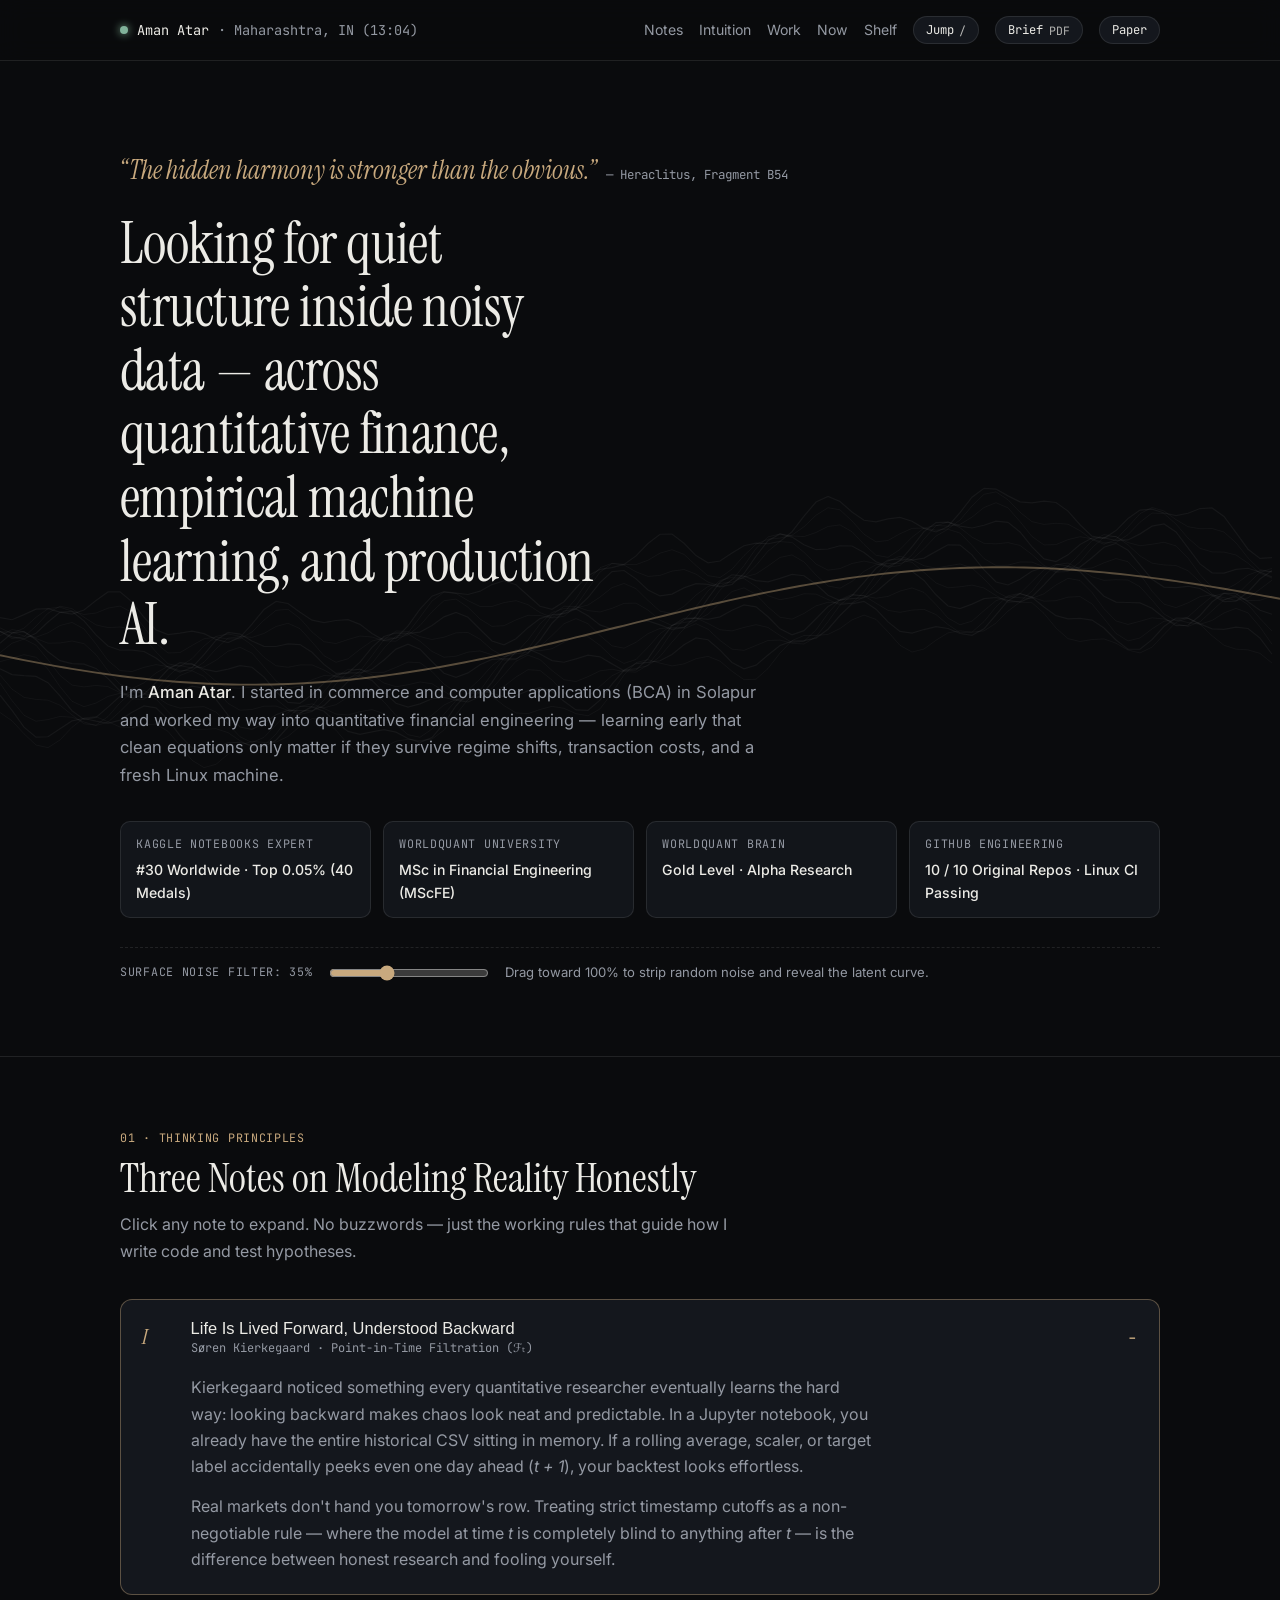
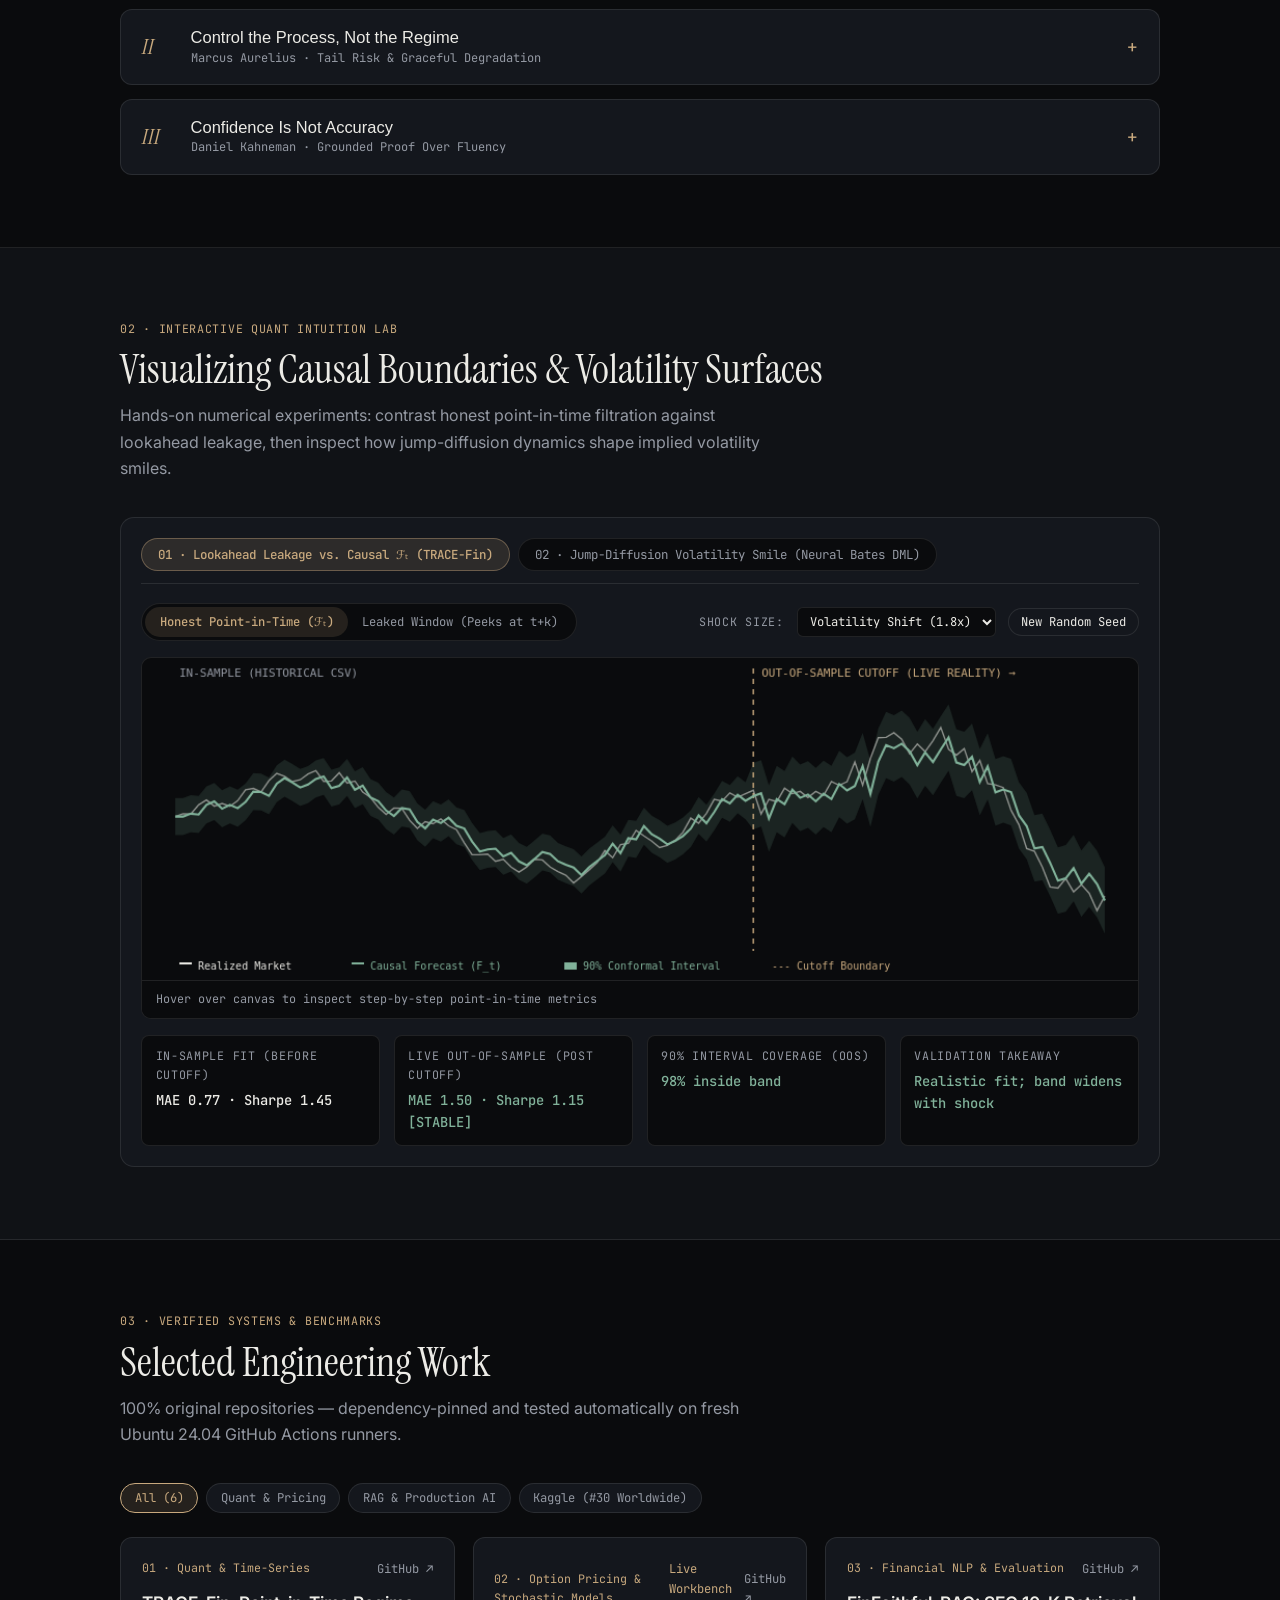
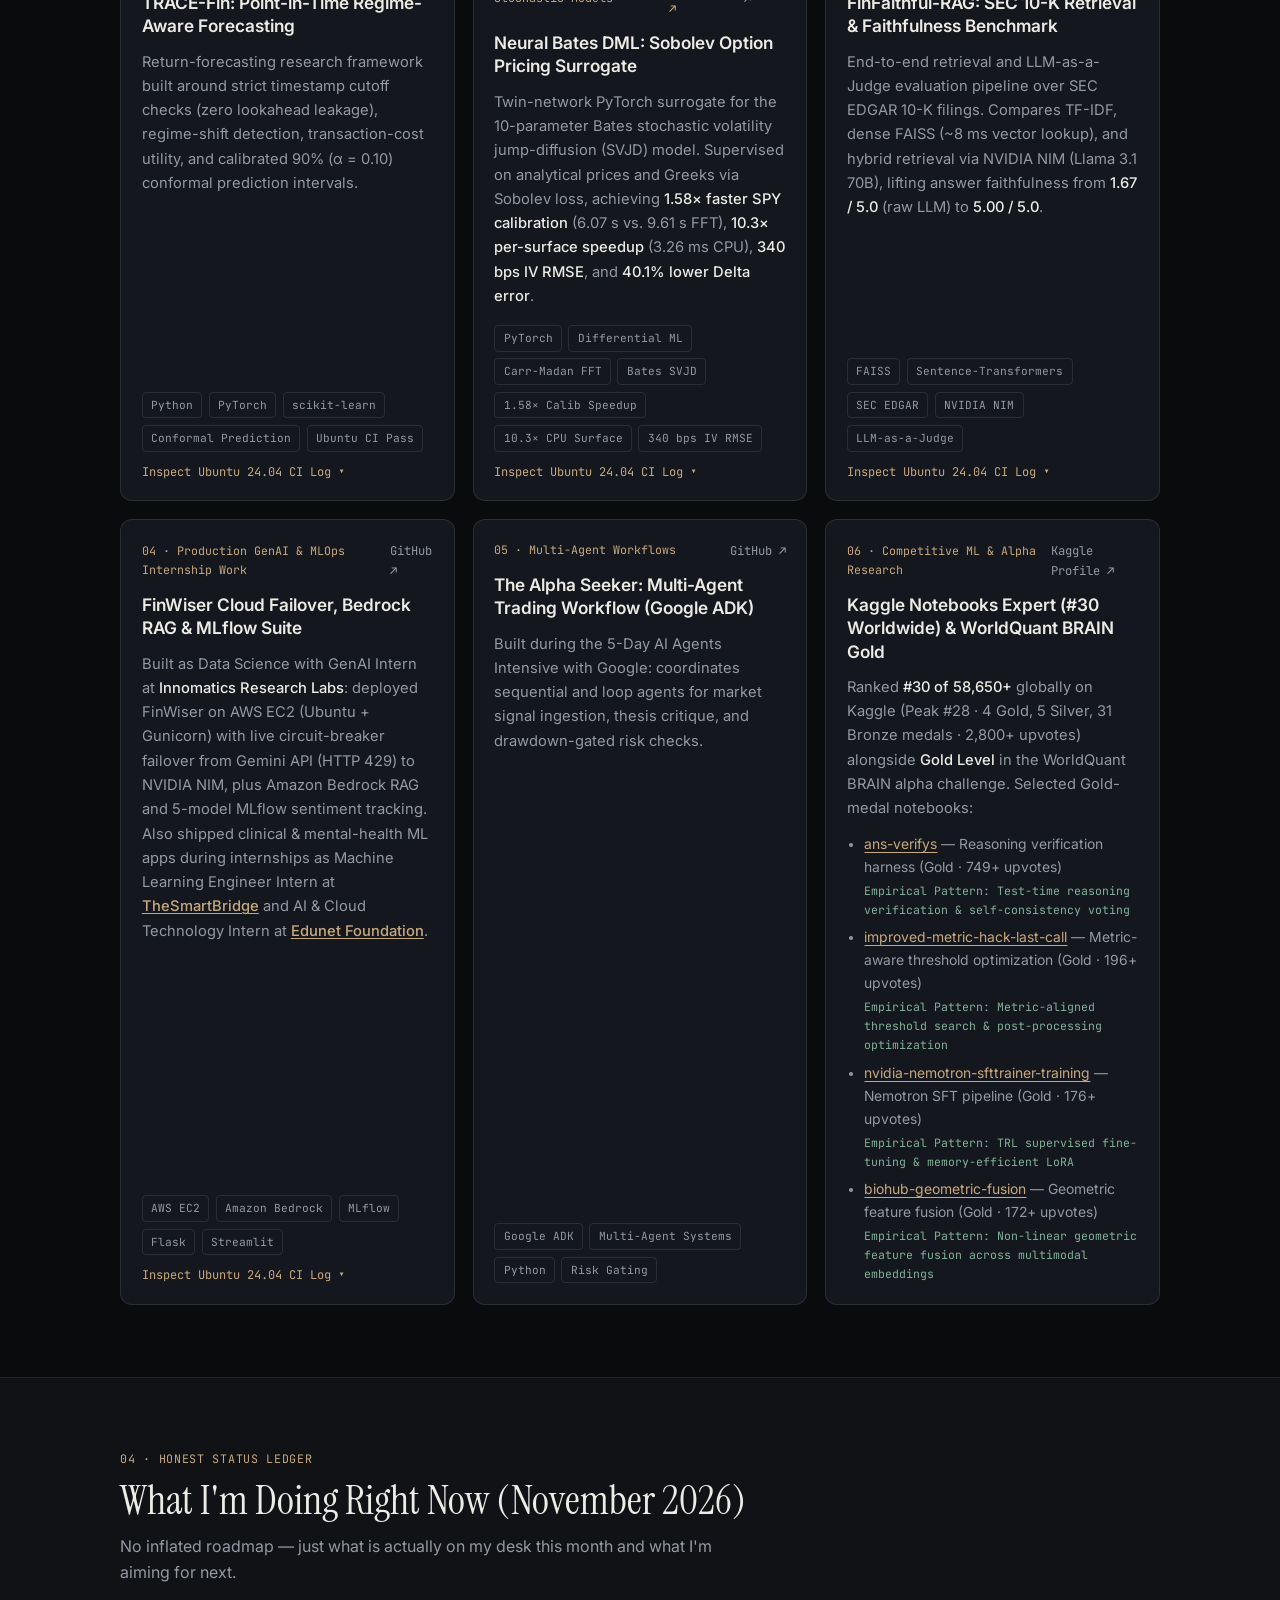
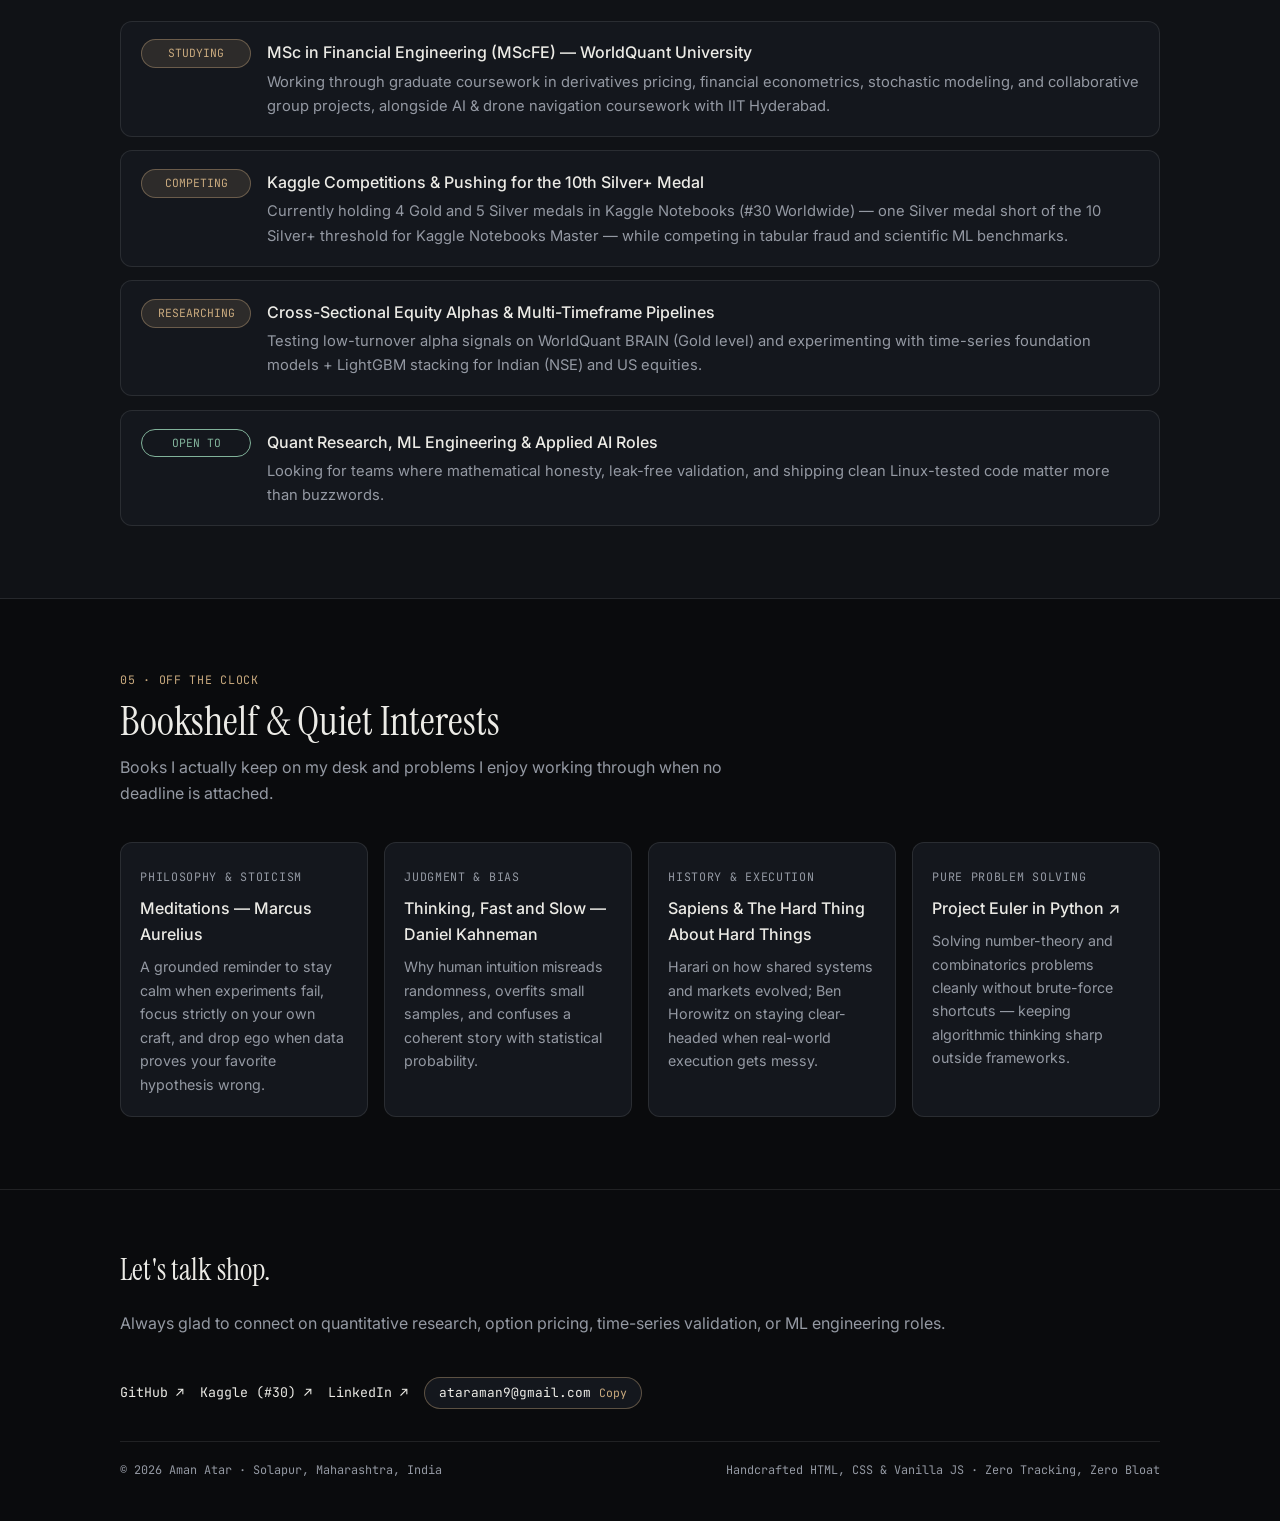
==== commit 54d39beb: "feat(portfolio): sync neural-bates-dml SPY calibration metrics and live Hugging Face workbench" ====
--- a/index.html
+++ b/index.html
@@ -365,12 +365,12 @@
               </div>
               <div class="metric-item">
                 <span class="mono-label">Sobolev DML Speedup</span>
-                <strong id="m-dml-speed">0.40 ms / 128 contracts (CPU)</strong>
+                <strong id="m-dml-speed">1.58× Calib (10.3× per surface)</strong>
               </div>
             </div>
 
             <p class="lab-note">
-              <strong>Why 0.40 ms CPU inference matters:</strong> Classical Carr-Madan FFT integration takes hundreds of milliseconds to calibrate option chains; our Sobolev Differential ML pricer evaluates the complete 10-D Bates SVJD surface in 0.40 ms on CPU with zero Jacobian drift.
+              <strong>Why 10.3× CPU inference matters:</strong> Classical Carr-Madan FFT integration requires numerical quad-roots at every optimization step; our Sobolev Differential ML pricer calibrates real SPY multi-expiry option chains in 6.07 s (vs. 9.61 s FFT) with 340 bps IV RMSE and 40.1% lower Greek error. Explore the full interactive surface in the <a href="https://huggingface.co/spaces/Amanatar/neural-bates-dml" target="_blank" rel="noopener" style="color:var(--accent);">Live Hugging Face Workbench ↗</a>.
             </p>
           </div>
         </div>
@@ -422,20 +422,25 @@
           <article class="work-card" data-cat="quant">
             <div class="work-top">
               <span class="work-idx">02 · Option Pricing &amp; Stochastic Models</span>
-              <a href="https://github.com/Amanatar/neural-bates-dml" target="_blank" rel="noopener" class="work-link">GitHub ↗</a>
+              <div style="display:flex;gap:0.75rem;align-items:center;">
+                <a href="https://huggingface.co/spaces/Amanatar/neural-bates-dml" target="_blank" rel="noopener" class="work-link" style="color:var(--accent);">Live Workbench ↗</a>
+                <a href="https://github.com/Amanatar/neural-bates-dml" target="_blank" rel="noopener" class="work-link">GitHub ↗</a>
+              </div>
             </div>
             <h3>Neural Bates DML: Sobolev Option Pricing Surrogate</h3>
             <p>
-              Twin-network PyTorch surrogate for the 10-parameter Bates stochastic volatility jump-diffusion (SVJD) model. Trained with Sobolev loss on analytical option prices and Greeks from a Carr-Madan FFT pricer — running a 128-option batch in <strong>0.40 ms</strong> on CPU with zero NaNs.
+              Twin-network PyTorch surrogate for the 10-parameter Bates stochastic volatility jump-diffusion (SVJD) model. Supervised on analytical prices and Greeks via Sobolev loss, achieving <strong>1.58× faster SPY calibration</strong> (6.07 s vs. 9.61 s FFT), <strong>10.3× per-surface speedup</strong> (3.26 ms CPU), <strong>340 bps IV RMSE</strong>, and <strong>40.1% lower Delta error</strong>.
             </p>
             <div class="tag-row">
-              <span>PyTorch</span><span>Differential ML</span><span>Carr-Madan FFT</span><span>Bates SVJD</span><span>0.40 ms CPU Batch</span>
+              <span>PyTorch</span><span>Differential ML</span><span>Carr-Madan FFT</span><span>Bates SVJD</span><span>1.58× Calib Speedup</span><span>10.3× CPU Surface</span><span>340 bps IV RMSE</span>
             </div>
             <button class="ci-toggle" type="button" aria-expanded="false" aria-controls="ci-drawer-2">Inspect Ubuntu 24.04 CI Log ▾</button>
-            <pre id="ci-drawer-2" class="ci-drawer" hidden>[GitHub Actions Run #41193397993 · Ubuntu 24.04 · Python 3.11]
-Synthetic Bates SVJD Surface: 128 contracts across 10-D parameter space
-Epoch 1 -> 5 Sobolev Loss: 1.002259 -> 0.923666
-CPU Single-Batch (128 options) Latency: 0.40 ms | Zero NaNs verified
+            <pre id="ci-drawer-2" class="ci-drawer" hidden>[GitHub Actions Run #41807911043 · Ubuntu 24.04 · Python 3.11]
+test_bates_dml_synthetic_training: PASSED [128-contract Sobolev synthetic loop]
+test_fft_black_scholes_limit: PASSED [Max price error: 1.13e-04 &lt; 1.0e-03]
+test_pretrained_sobolev_checkpoint: PASSED [Zero NaNs, 0.40 ms/128-batch, 40.1% Delta MAE drop]
+test_spy_surface_calibration: PASSED [Recovered IV RMSE: 340.0 bps in 6.07 s]
+8 passed in 9.29s
 <a href="https://github.com/Amanatar/neural-bates-dml/actions" target="_blank" rel="noopener" class="ci-link">View Live GitHub Actions Workflow ↗</a></pre>
           </article>
 
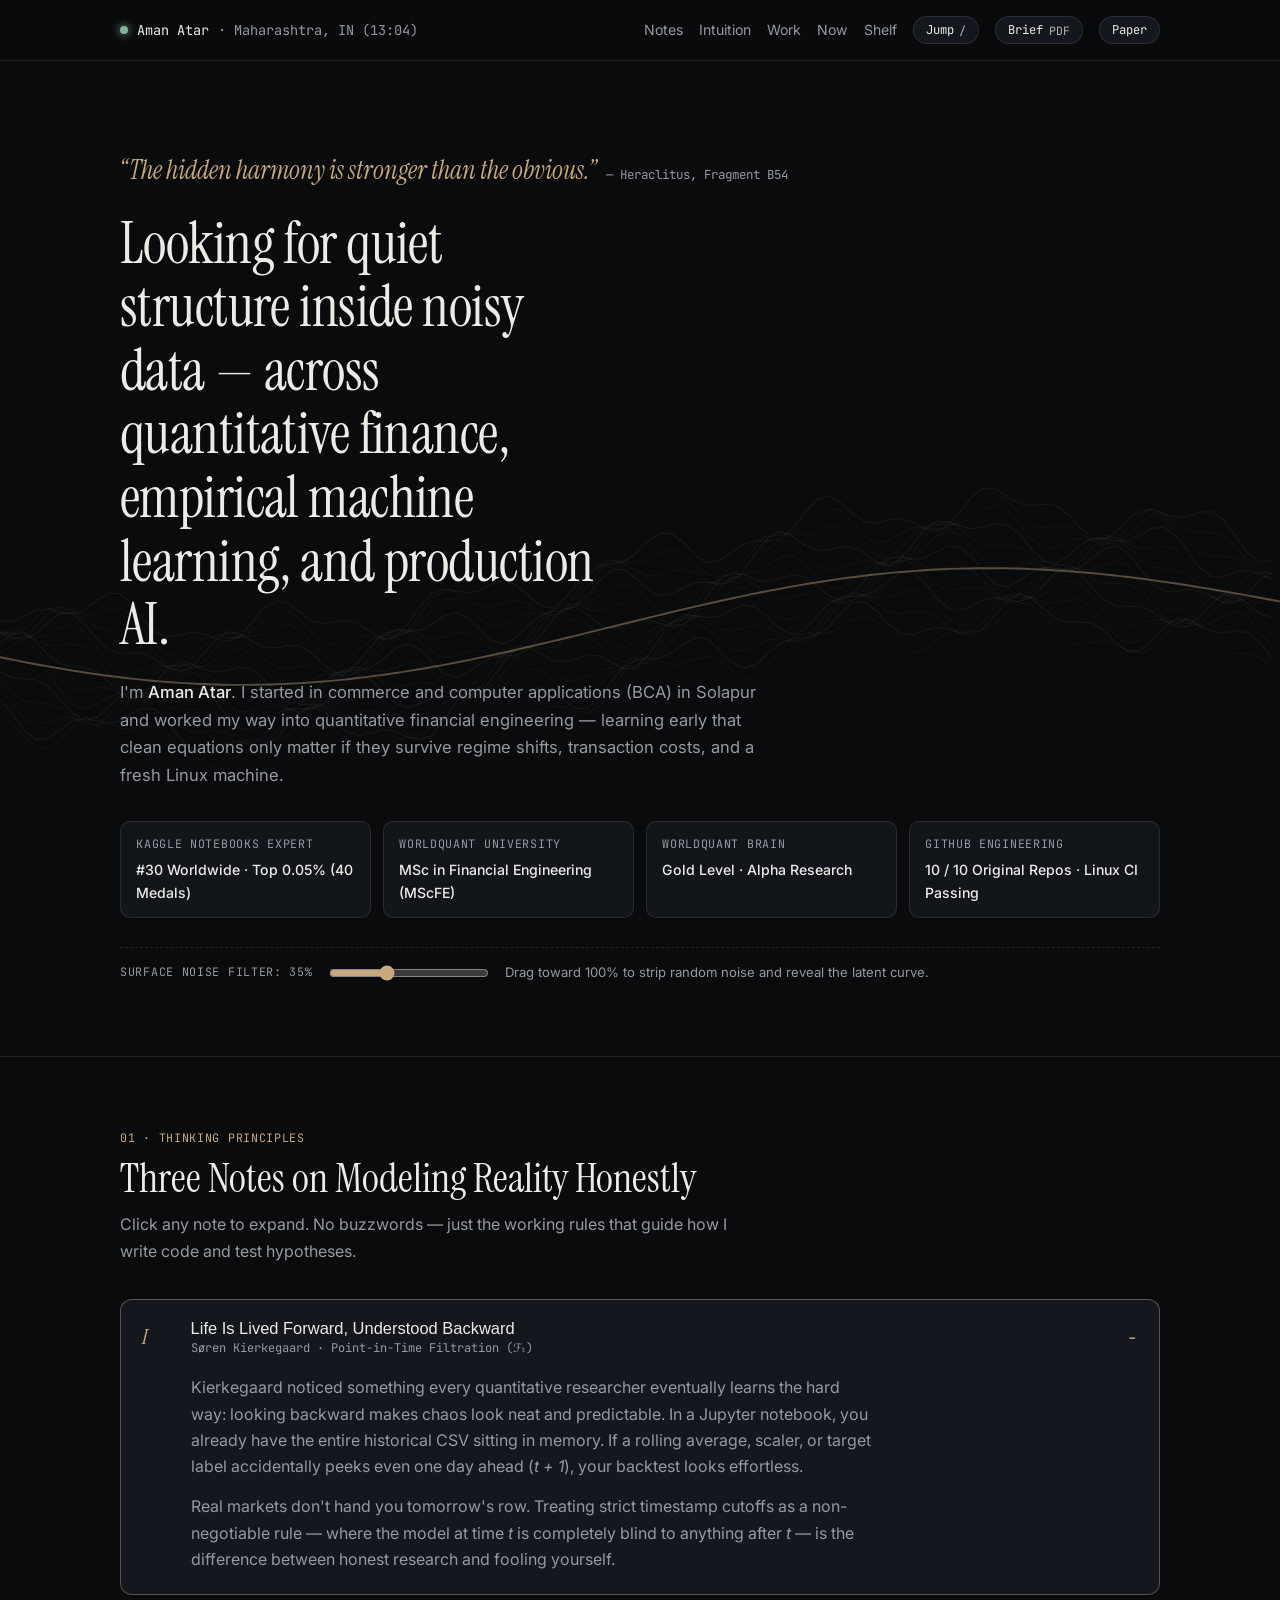
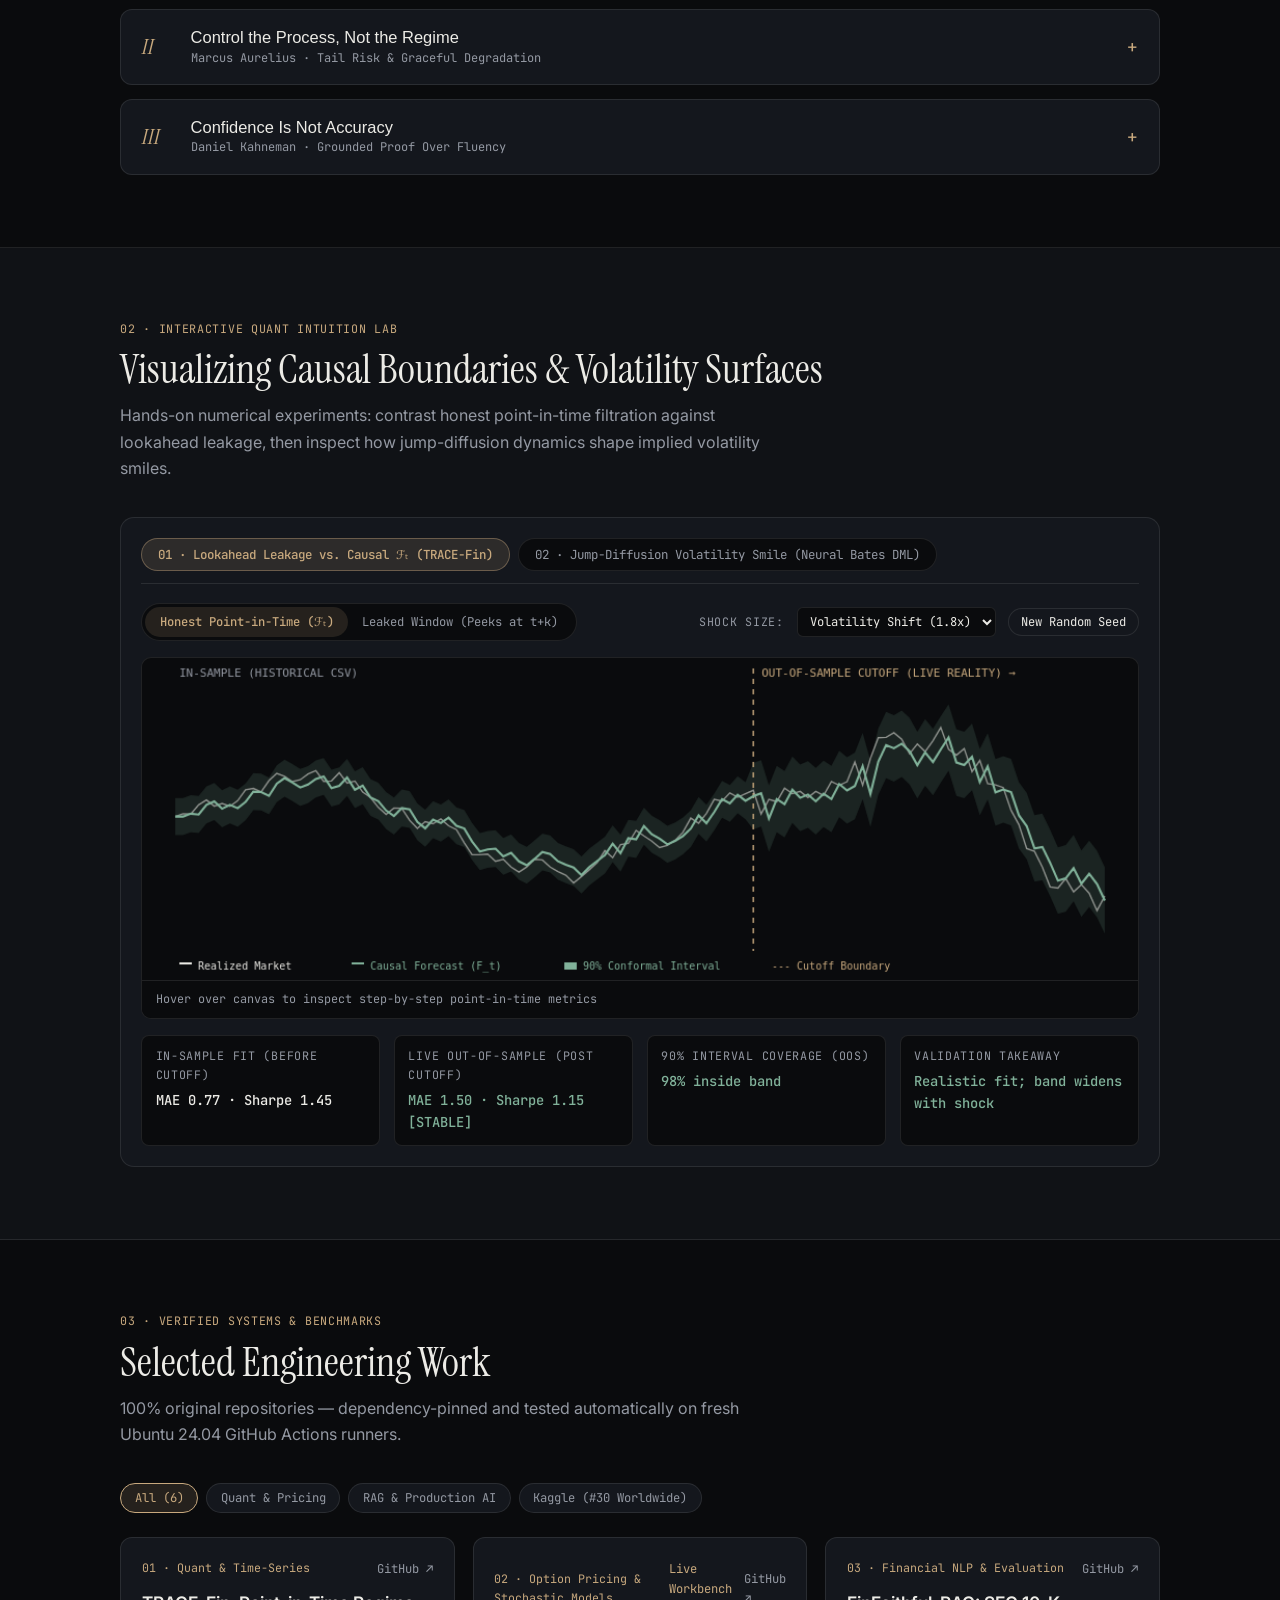
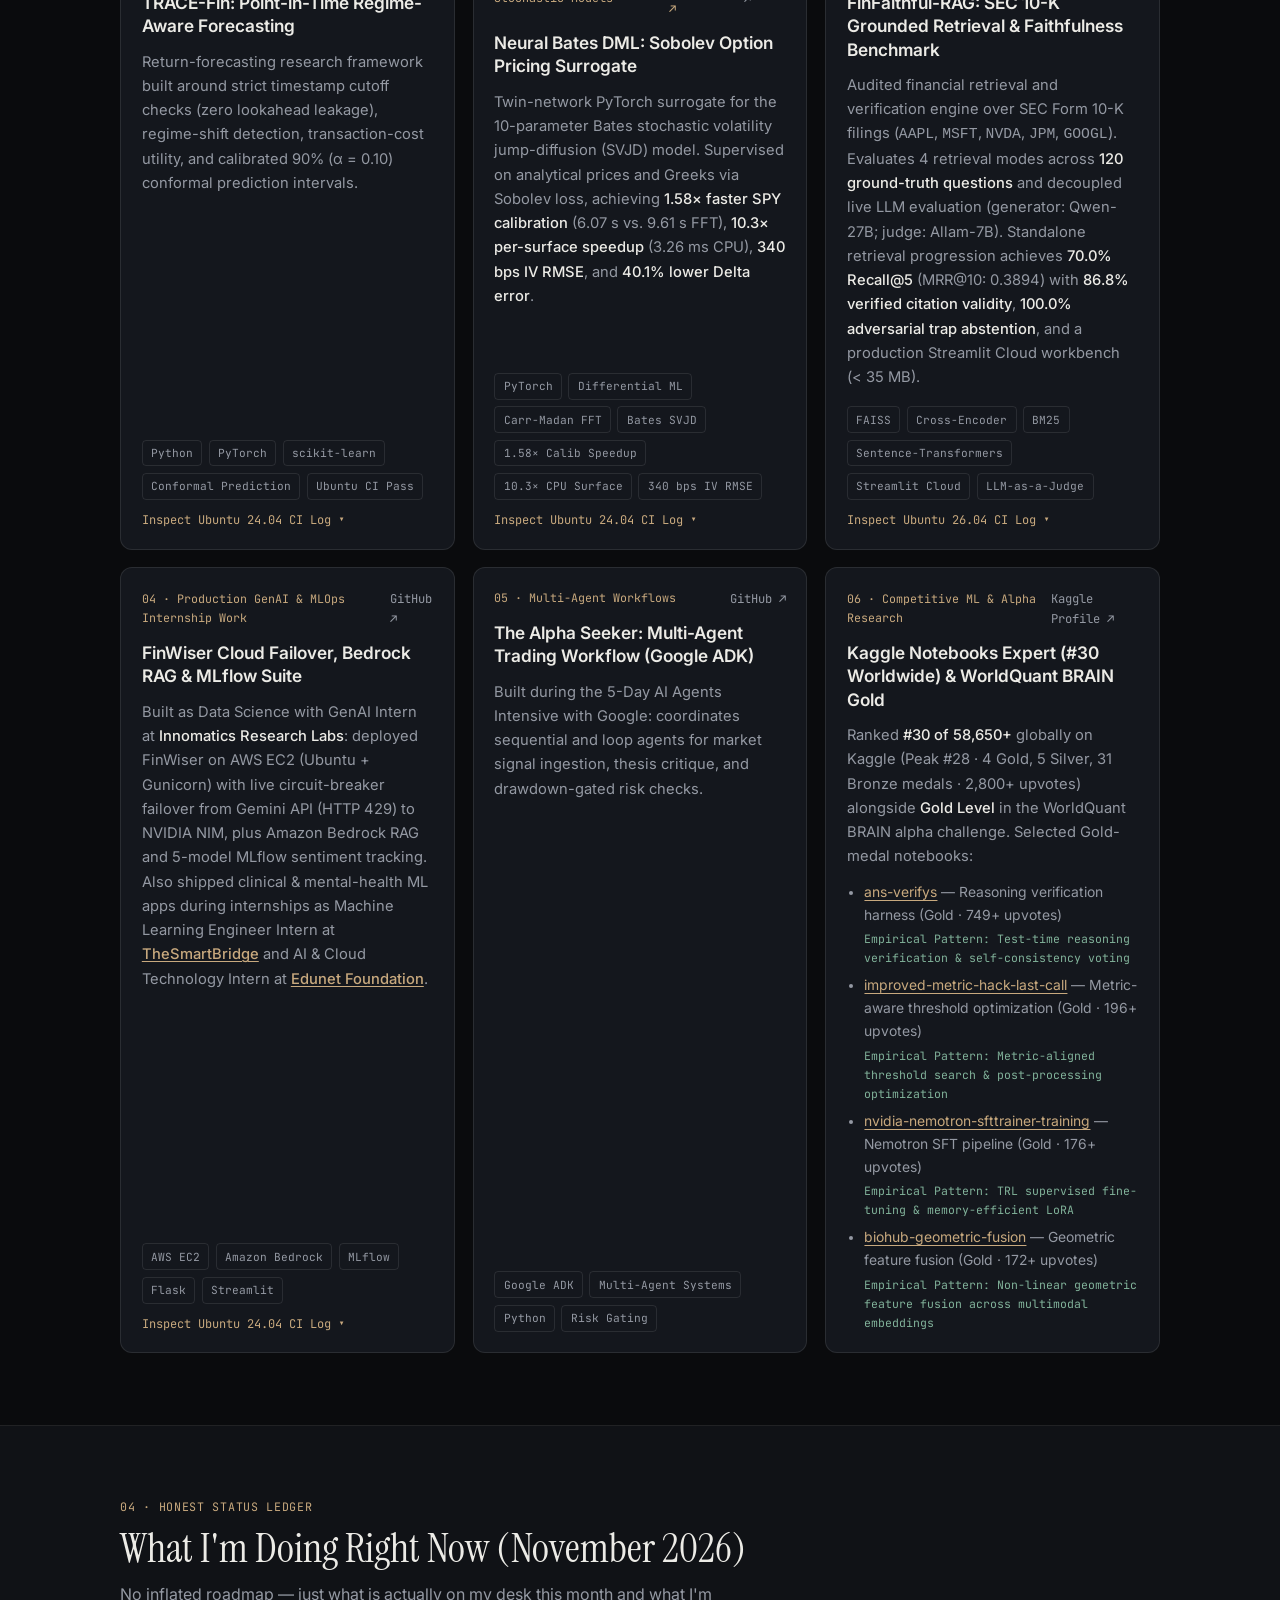
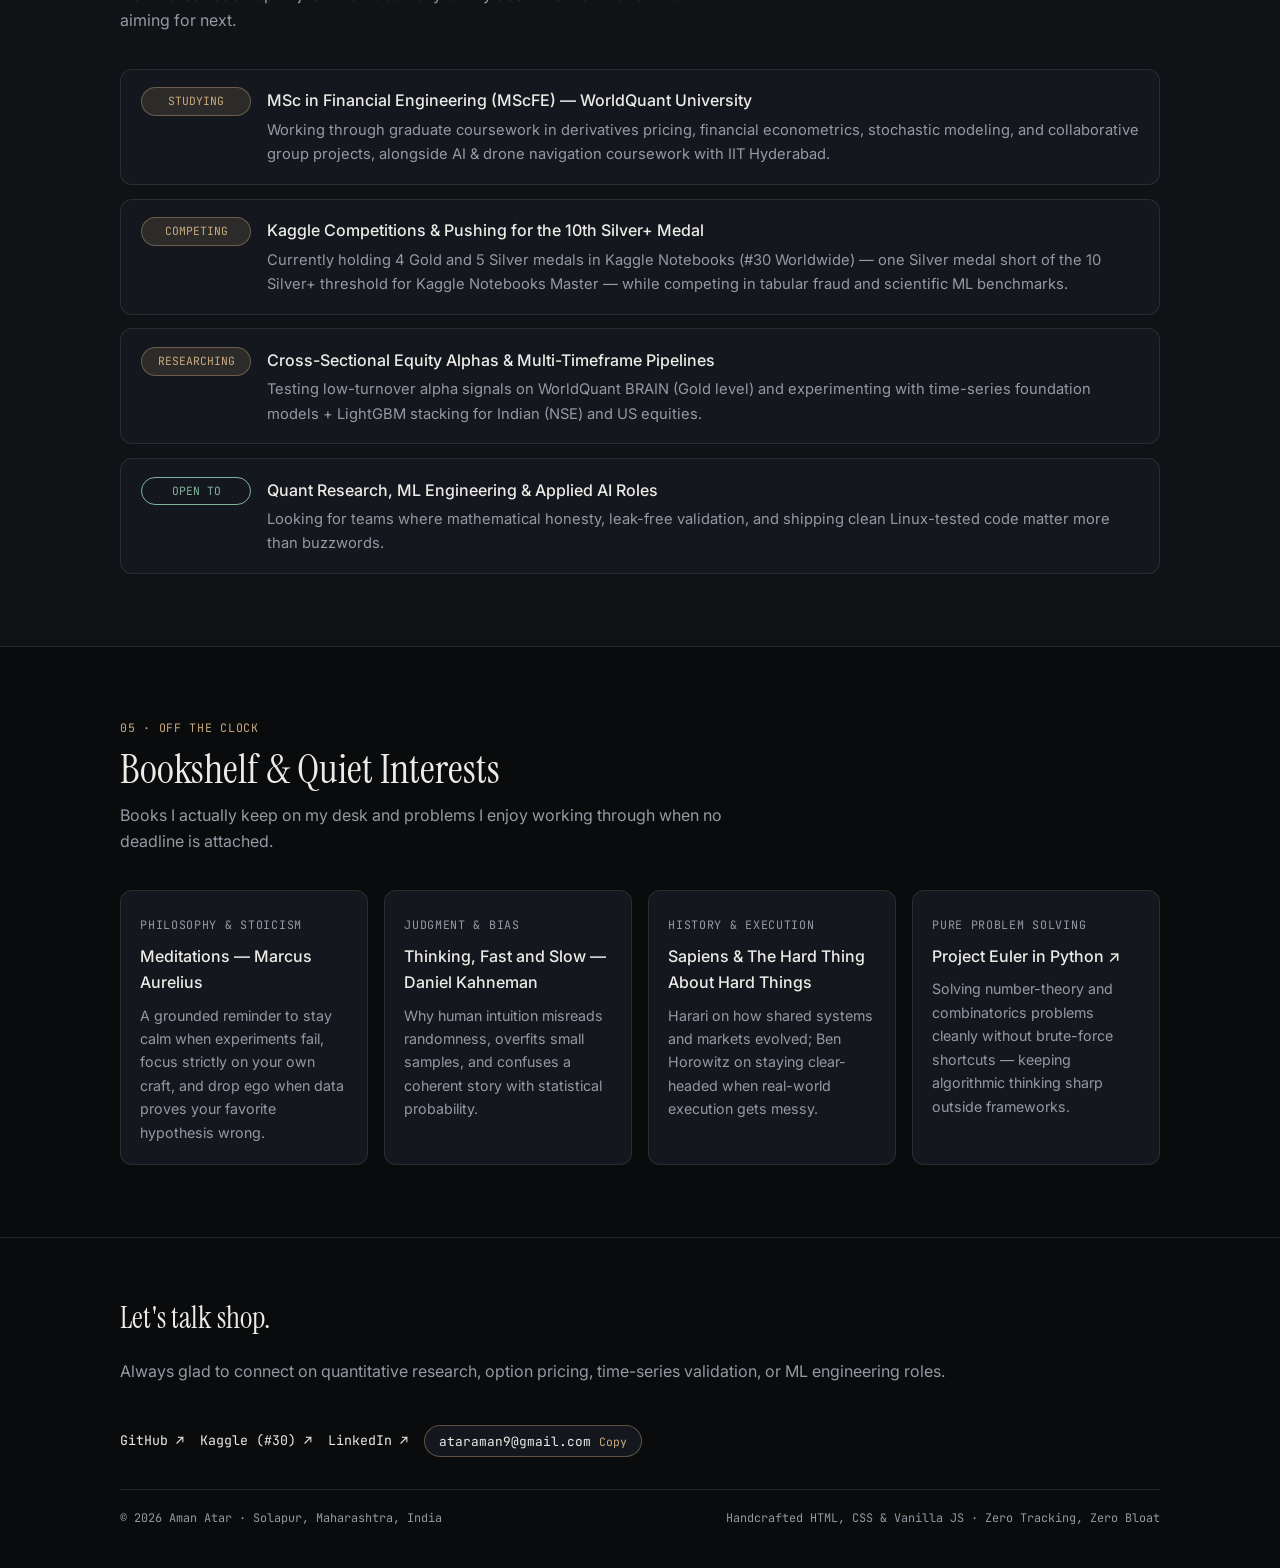
==== commit 8207f702: "docs: sync FinFaithful-RAG empirical benchmark metrics & live CI run" ====
--- a/index.html
+++ b/index.html
@@ -98,7 +98,7 @@
         "codeRepository": "https://github.com/Amanatar/FinFaithful-RAG",
         "programmingLanguage": "Python",
         "author": { "@id": "https://amanatar.github.io/#person" },
-        "description": "SEC EDGAR 10-K dense FAISS retrieval and LLM-as-a-Judge faithfulness evaluation pipeline."
+        "description": "SEC EDGAR 10-K grounded retrieval and decoupled LLM-as-a-Judge faithfulness benchmark across 120 audited questions."
       }
     ]
   }
@@ -450,18 +450,18 @@
               <span class="work-idx">03 · Financial NLP &amp; Evaluation</span>
               <a href="https://github.com/Amanatar/FinFaithful-RAG" target="_blank" rel="noopener" class="work-link">GitHub ↗</a>
             </div>
-            <h3>FinFaithful-RAG: SEC 10-K Retrieval &amp; Faithfulness Benchmark</h3>
+            <h3>FinFaithful-RAG: SEC 10-K Grounded Retrieval &amp; Faithfulness Benchmark</h3>
             <p>
-              End-to-end retrieval and LLM-as-a-Judge evaluation pipeline over SEC EDGAR 10-K filings. Compares TF-IDF, dense FAISS (~8 ms vector lookup), and hybrid retrieval via NVIDIA NIM (Llama 3.1 70B), lifting answer faithfulness from <strong>1.67 / 5.0</strong> (raw LLM) to <strong>5.00 / 5.0</strong>.
+              Audited financial retrieval and verification engine over SEC Form 10-K filings (<code>AAPL</code>, <code>MSFT</code>, <code>NVDA</code>, <code>JPM</code>, <code>GOOGL</code>). Evaluates 4 retrieval modes across <strong>120 ground-truth questions</strong> and decoupled live LLM evaluation (generator: Qwen-27B; judge: Allam-7B). Standalone retrieval progression achieves <strong>70.0% Recall@5</strong> (MRR@10: 0.3894) with <strong>86.8% verified citation validity</strong>, <strong>100.0% adversarial trap abstention</strong>, and a production Streamlit Cloud workbench (&lt; 35 MB).
             </p>
             <div class="tag-row">
-              <span>FAISS</span><span>Sentence-Transformers</span><span>SEC EDGAR</span><span>NVIDIA NIM</span><span>LLM-as-a-Judge</span>
-            </div>
-            <button class="ci-toggle" type="button" aria-expanded="false" aria-controls="ci-drawer-3">Inspect Ubuntu 24.04 CI Log ▾</button>
-            <pre id="ci-drawer-3" class="ci-drawer" hidden>[GitHub Actions Run #41193445108 · Ubuntu 24.04 · Python 3.11]
+              <span>FAISS</span><span>Cross-Encoder</span><span>BM25</span><span>Sentence-Transformers</span><span>Streamlit Cloud</span><span>LLM-as-a-Judge</span>
+            </div>
+            <button class="ci-toggle" type="button" aria-expanded="false" aria-controls="ci-drawer-3">Inspect Ubuntu 26.04 CI Log ▾</button>
+            <pre id="ci-drawer-3" class="ci-drawer" hidden>[GitHub Actions Run #42261586719 · Ubuntu 26.04 · Python 3.11]
 SEC 10-K Corpus Indexed in FAISS (dim=384) &amp; TF-IDF
-Top-1 Retrieval Latency: 8.06 ms (Query 1) / 7.81 ms (Query 2)
-2 passed in 8.88s
+Top-1 Retrieval Latency: 10.06 ms (Query 1) / 9.85 ms (Query 2)
+2 passed in 10.54s
 <a href="https://github.com/Amanatar/FinFaithful-RAG/actions" target="_blank" rel="noopener" class="ci-link">View Live GitHub Actions Workflow ↗</a></pre>
           </article>
 
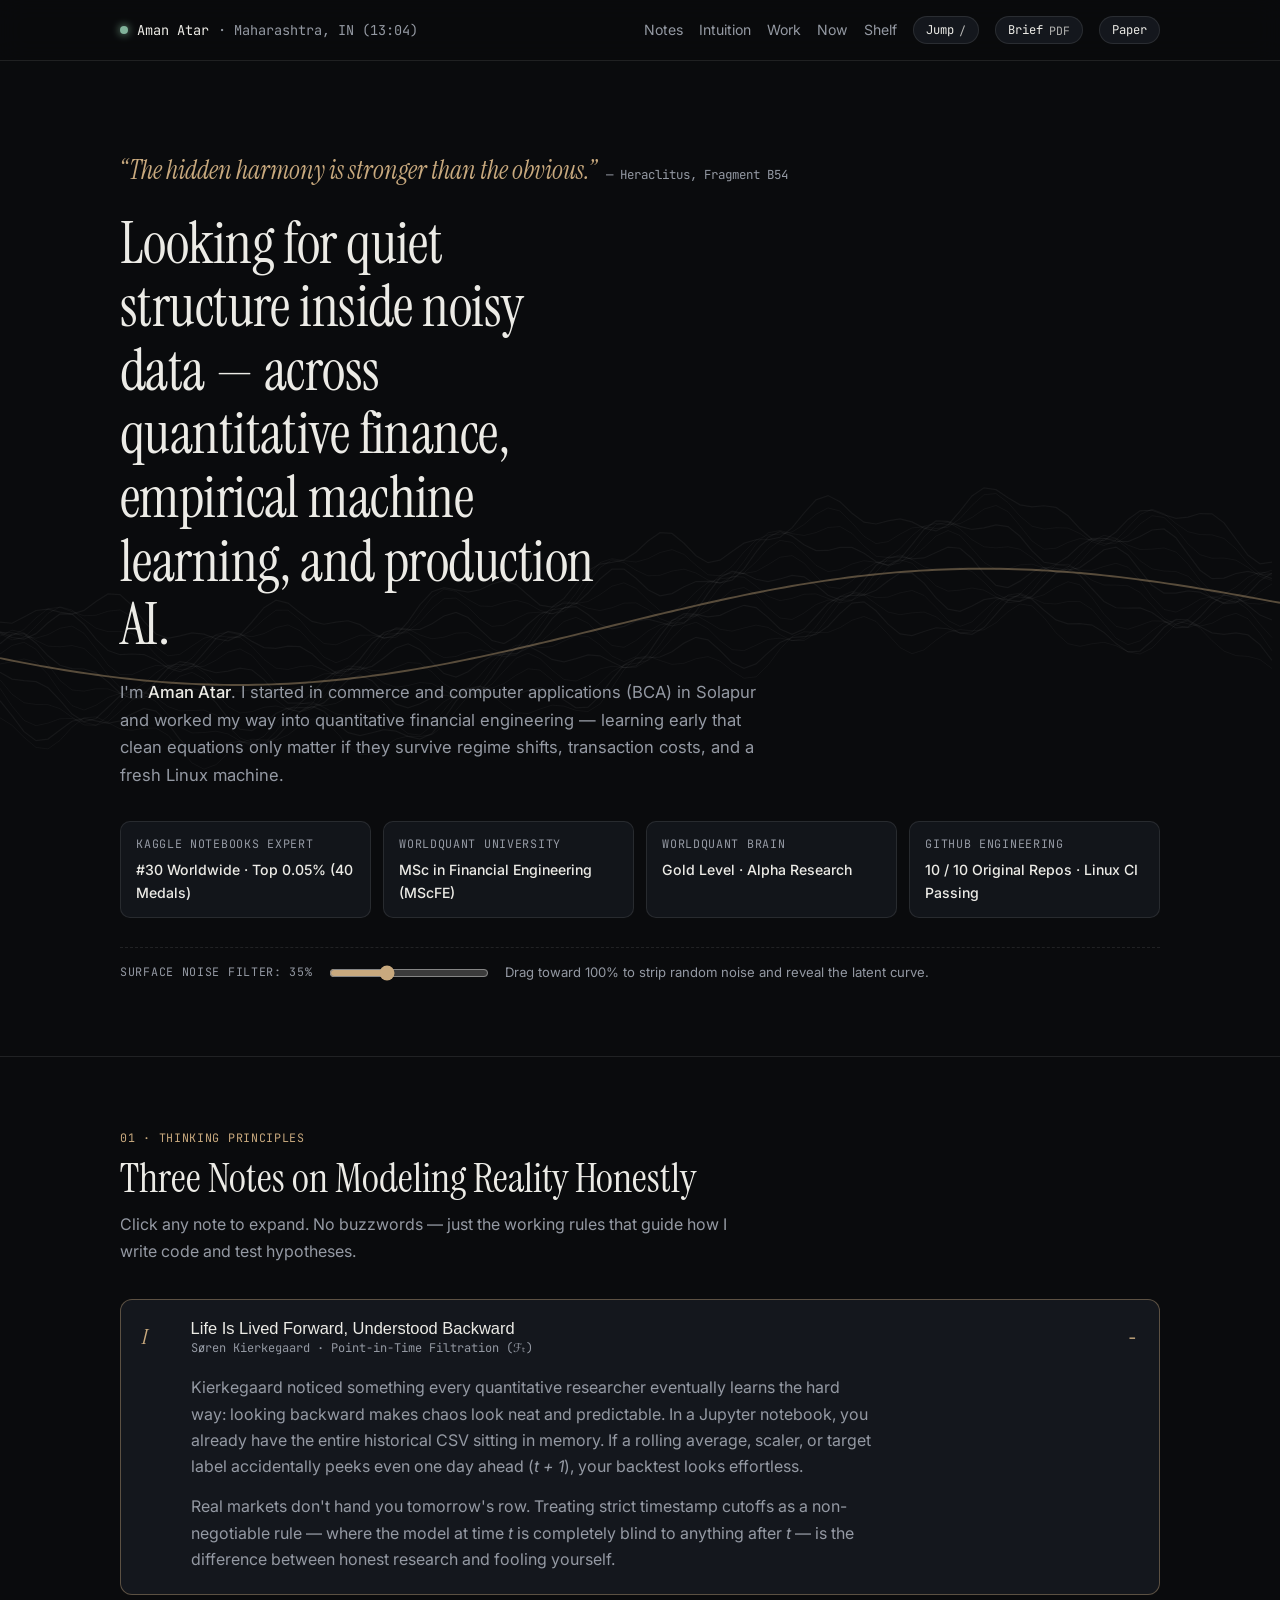
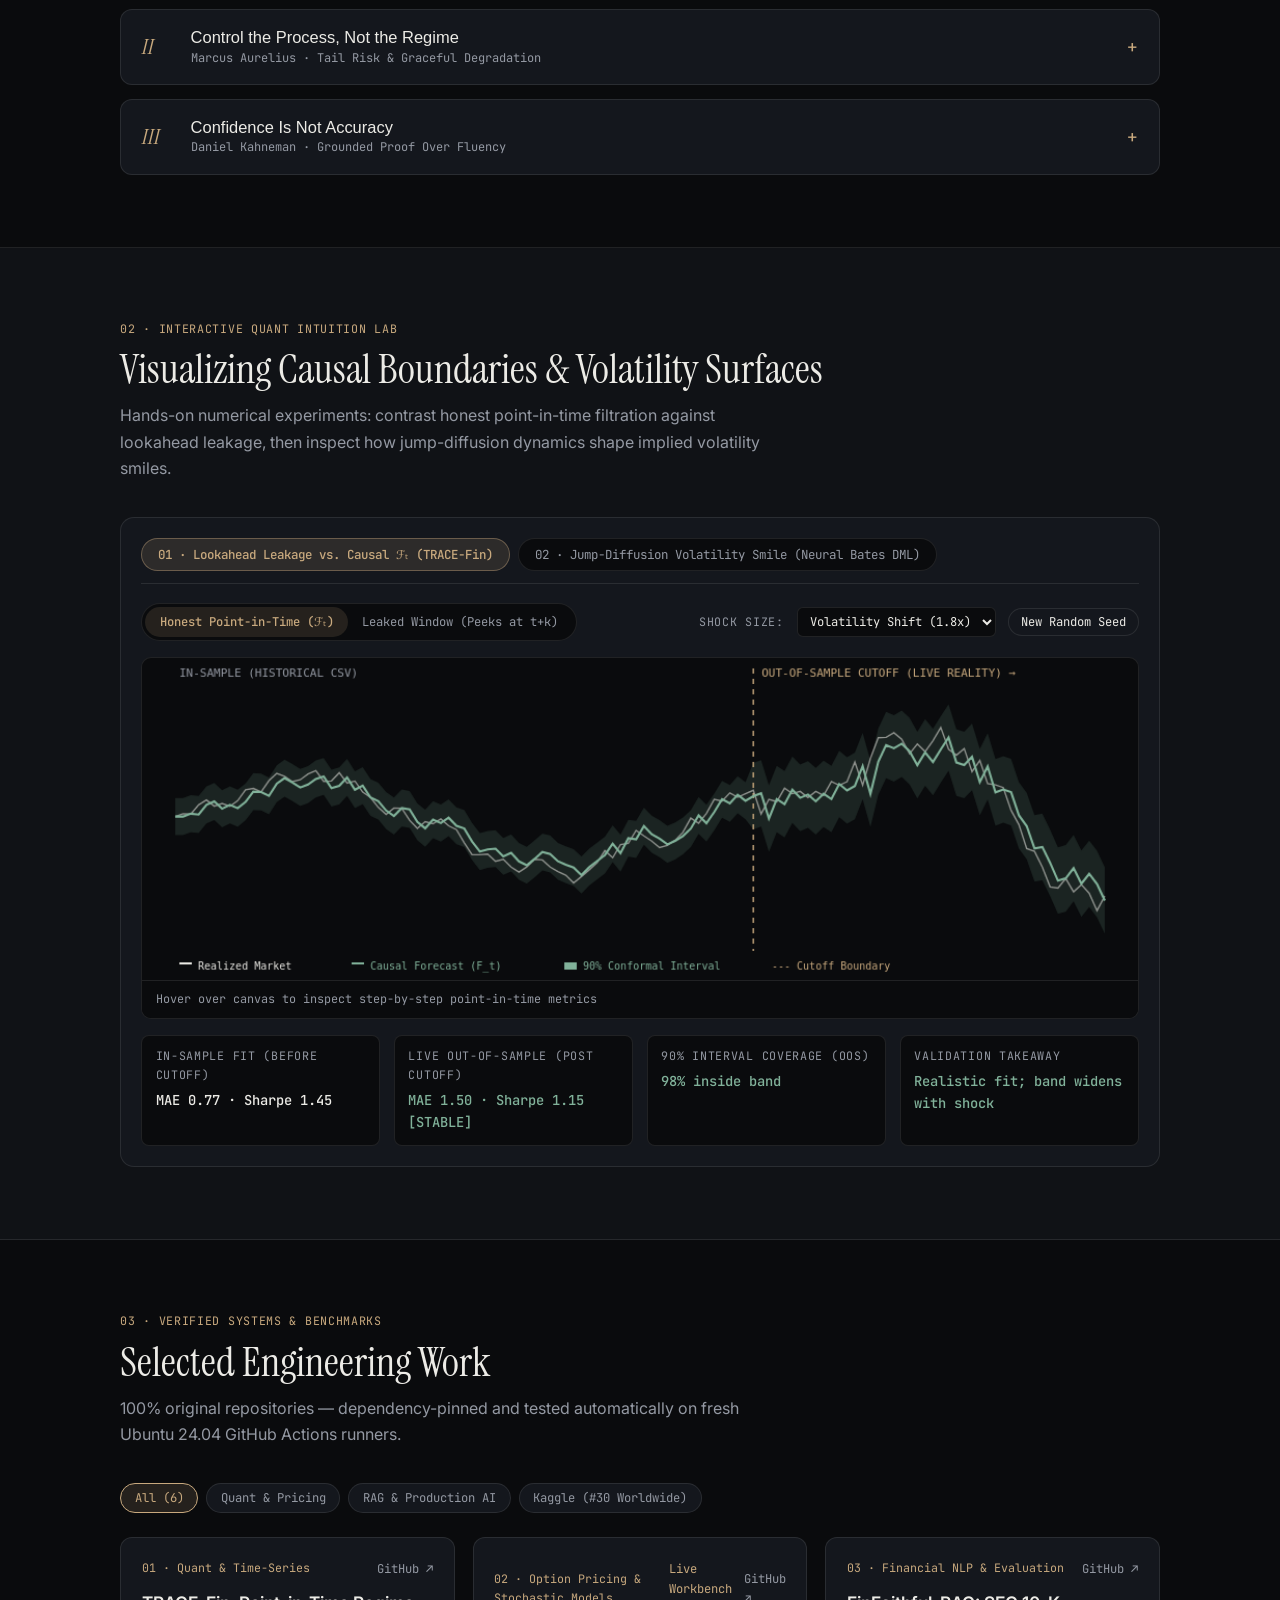
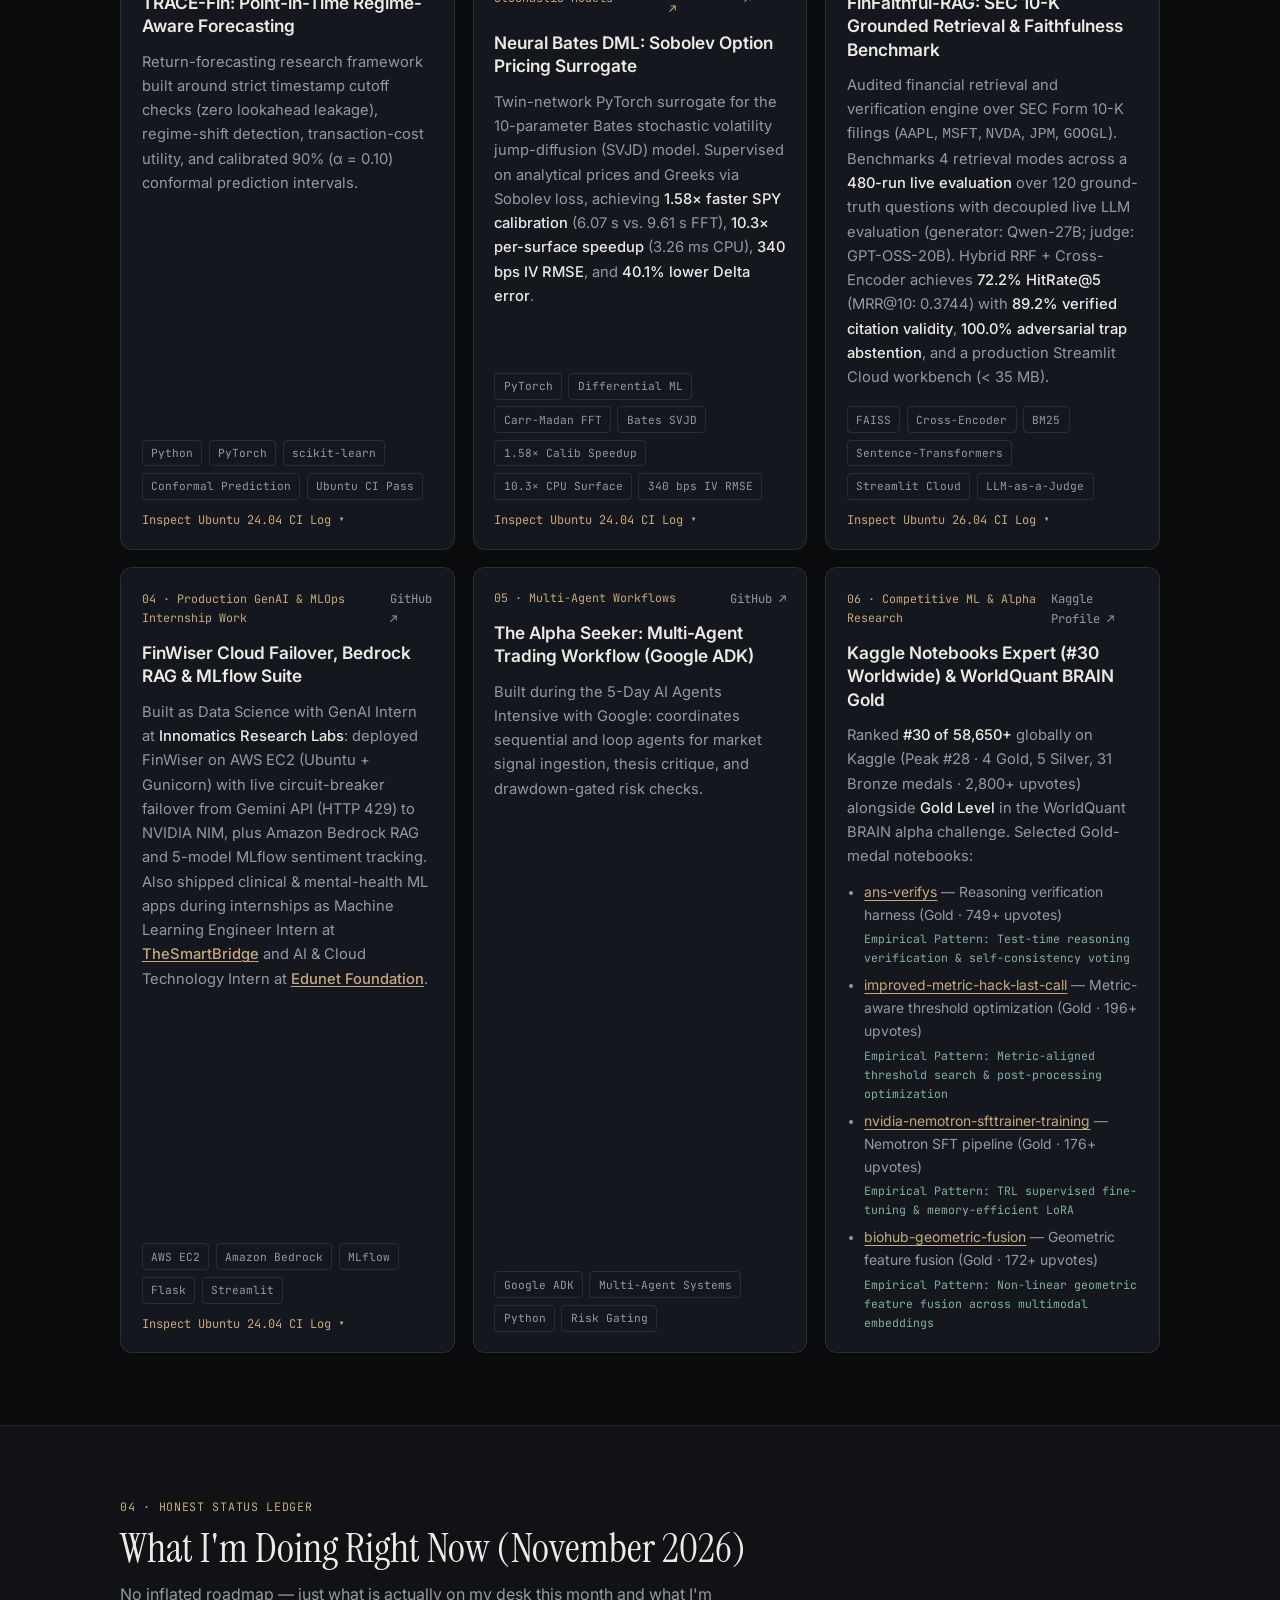
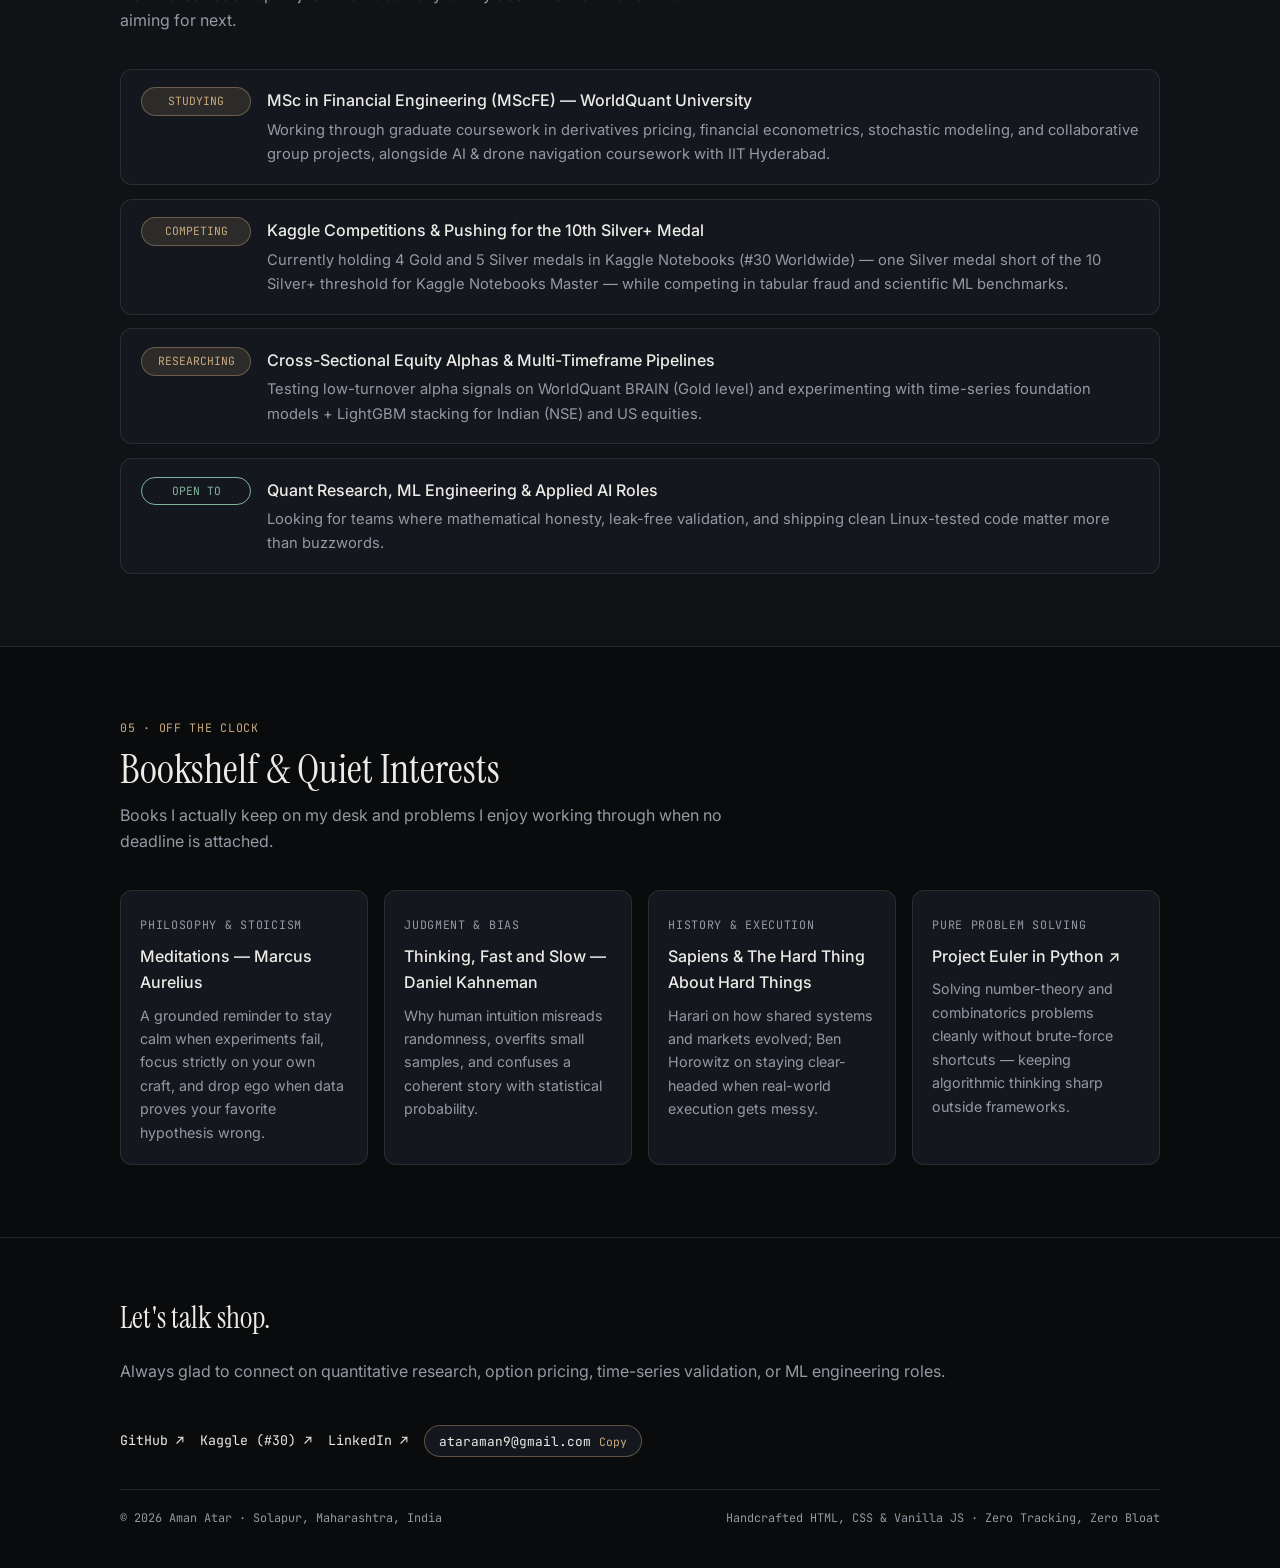
==== commit 032f6284: "docs: update FinFaithful-RAG empirical 480-run benchmark stats" ====
--- a/index.html
+++ b/index.html
@@ -452,7 +452,7 @@
             </div>
             <h3>FinFaithful-RAG: SEC 10-K Grounded Retrieval &amp; Faithfulness Benchmark</h3>
             <p>
-              Audited financial retrieval and verification engine over SEC Form 10-K filings (<code>AAPL</code>, <code>MSFT</code>, <code>NVDA</code>, <code>JPM</code>, <code>GOOGL</code>). Evaluates 4 retrieval modes across <strong>120 ground-truth questions</strong> and decoupled live LLM evaluation (generator: Qwen-27B; judge: Allam-7B). Standalone retrieval progression achieves <strong>70.0% Recall@5</strong> (MRR@10: 0.3894) with <strong>86.8% verified citation validity</strong>, <strong>100.0% adversarial trap abstention</strong>, and a production Streamlit Cloud workbench (&lt; 35 MB).
+              Audited financial retrieval and verification engine over SEC Form 10-K filings (<code>AAPL</code>, <code>MSFT</code>, <code>NVDA</code>, <code>JPM</code>, <code>GOOGL</code>). Benchmarks 4 retrieval modes across a <strong>480-run live evaluation</strong> over 120 ground-truth questions with decoupled live LLM evaluation (generator: Qwen-27B; judge: GPT-OSS-20B). Hybrid RRF + Cross-Encoder achieves <strong>72.2% HitRate@5</strong> (MRR@10: 0.3744) with <strong>89.2% verified citation validity</strong>, <strong>100.0% adversarial trap abstention</strong>, and a production Streamlit Cloud workbench (&lt; 35 MB).
             </p>
             <div class="tag-row">
               <span>FAISS</span><span>Cross-Encoder</span><span>BM25</span><span>Sentence-Transformers</span><span>Streamlit Cloud</span><span>LLM-as-a-Judge</span>
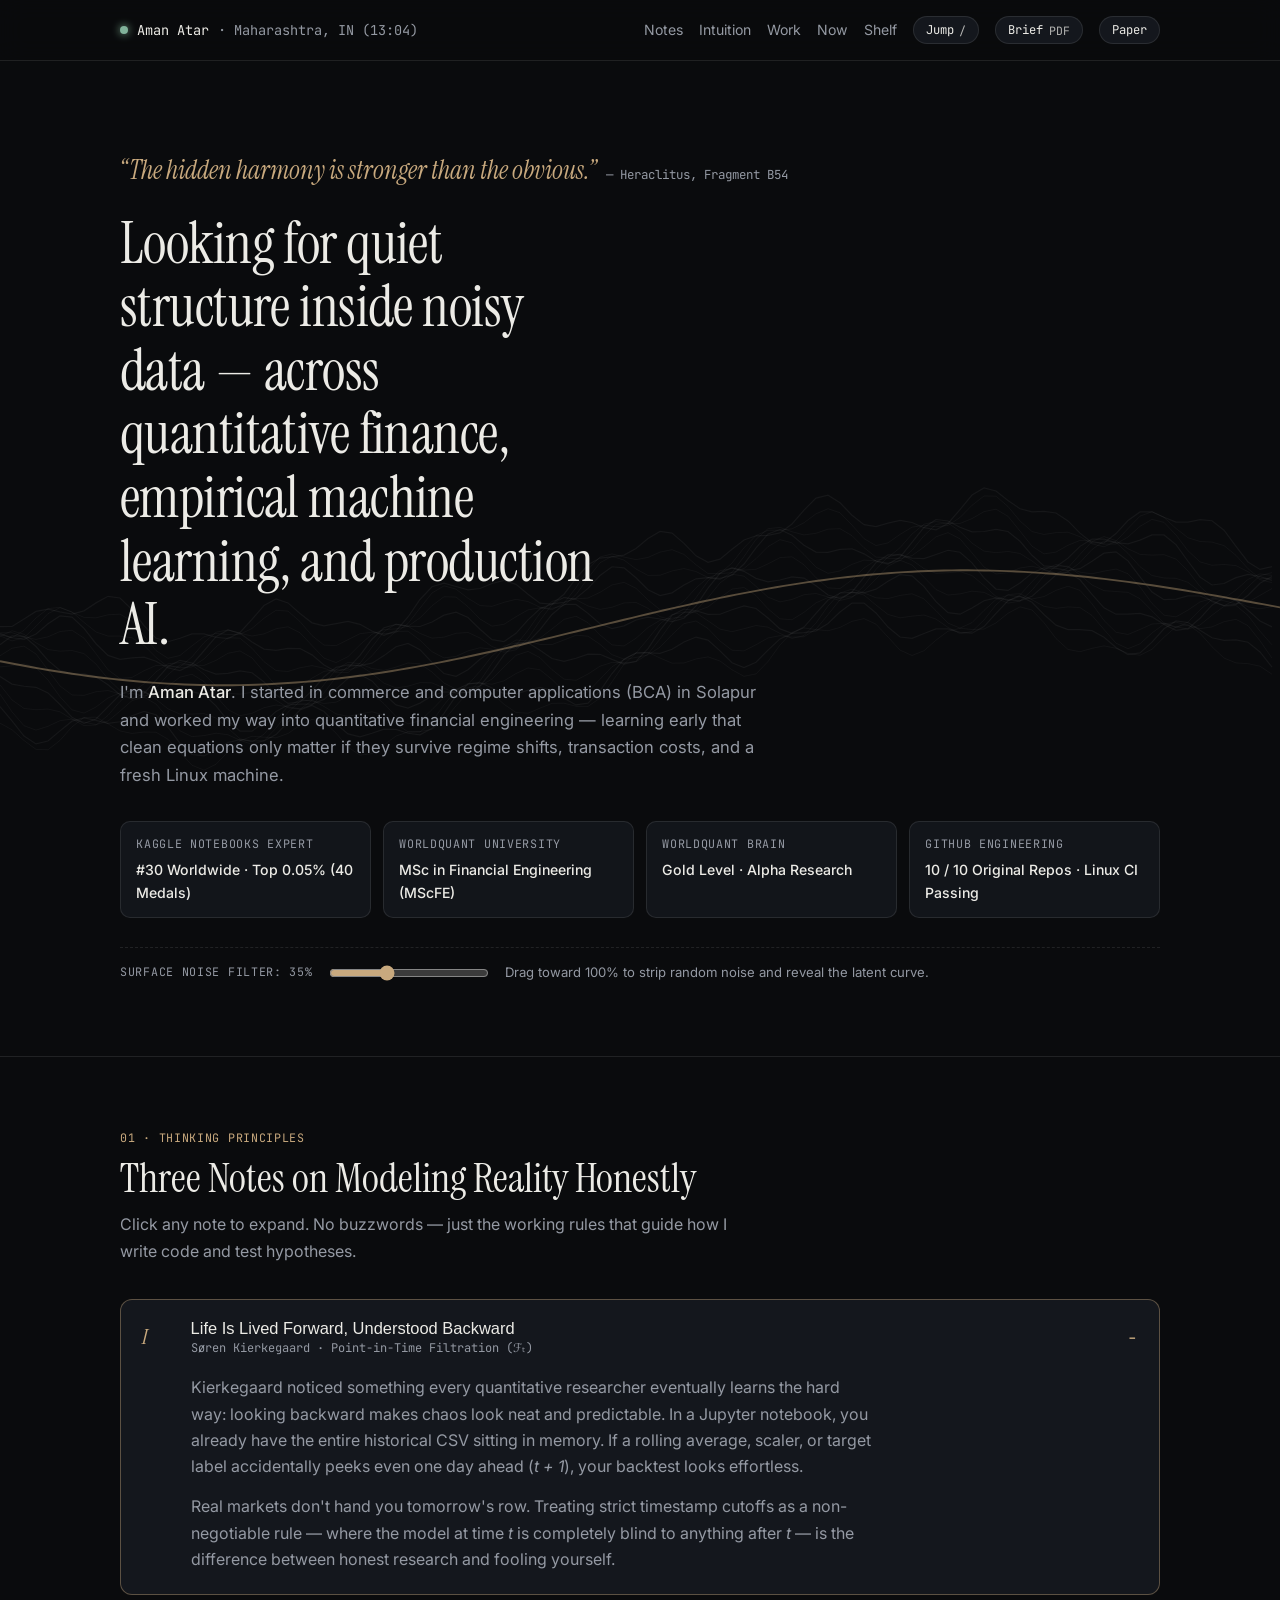
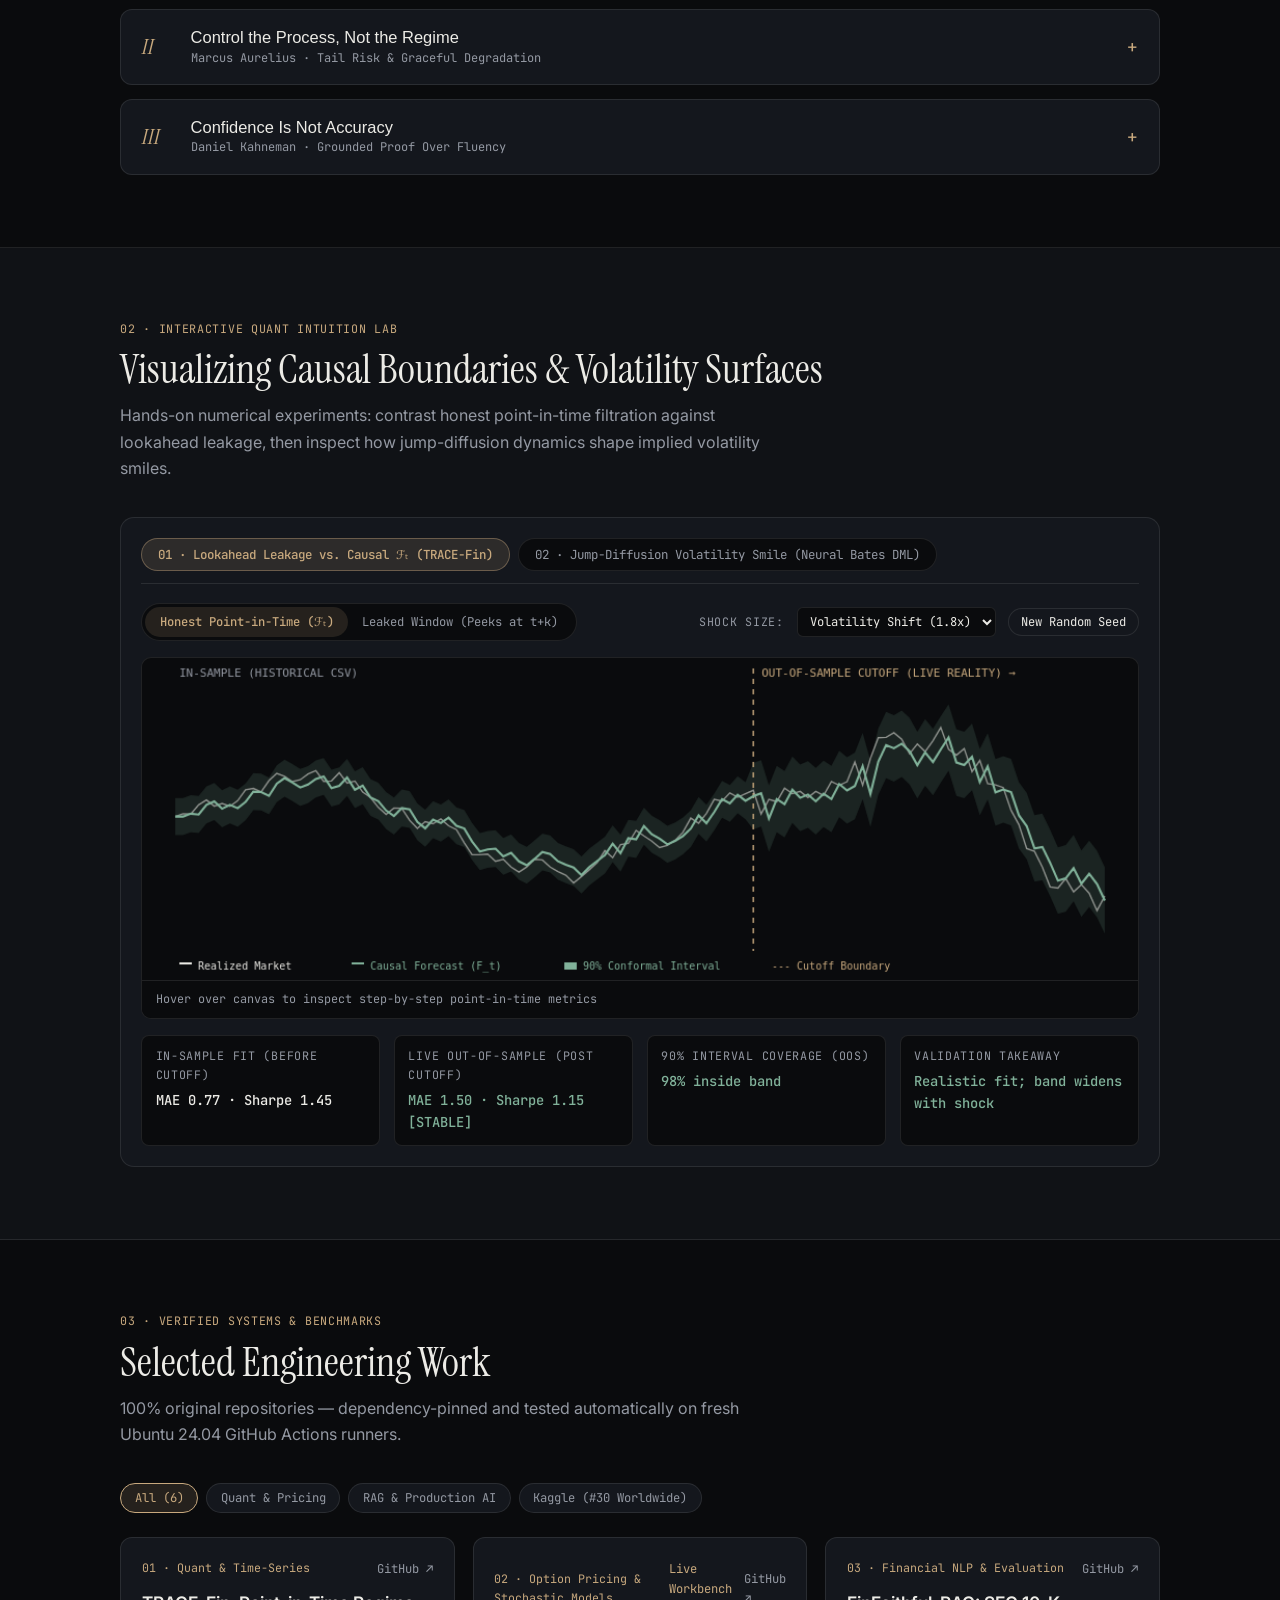
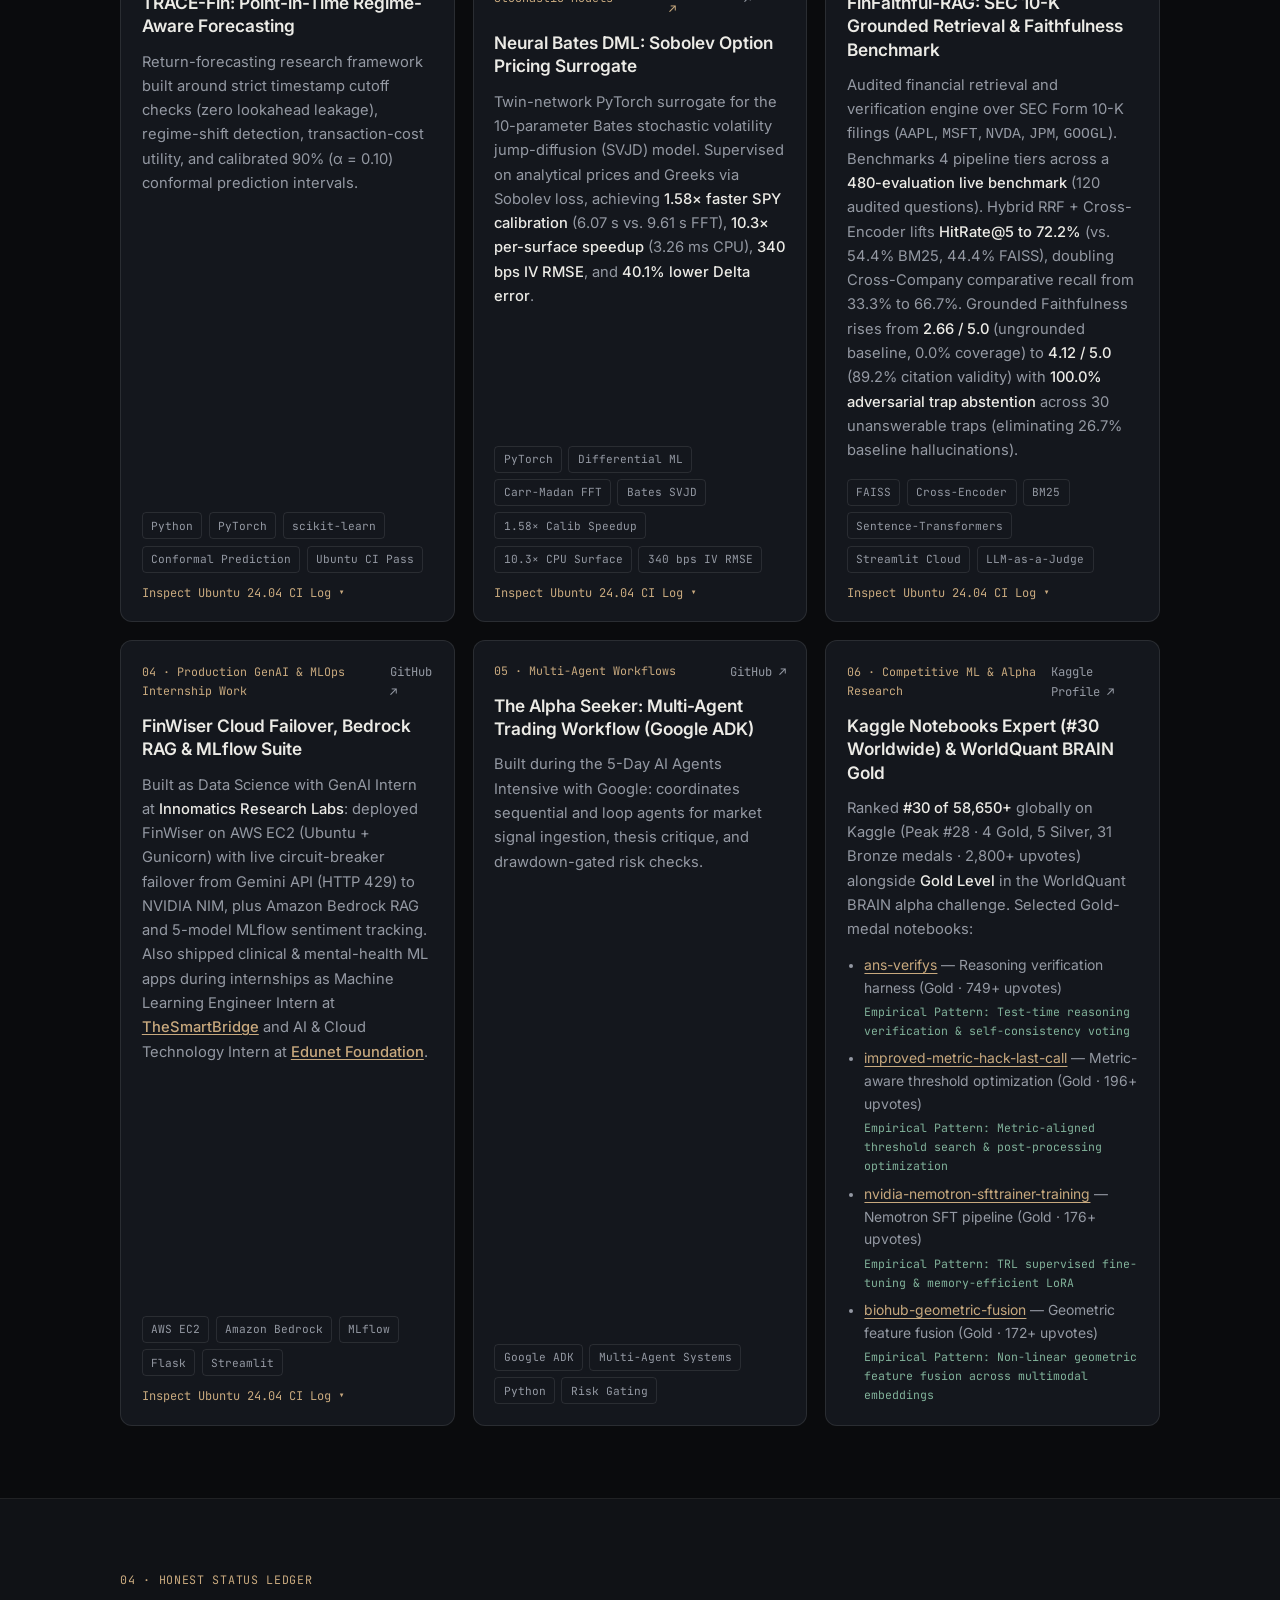
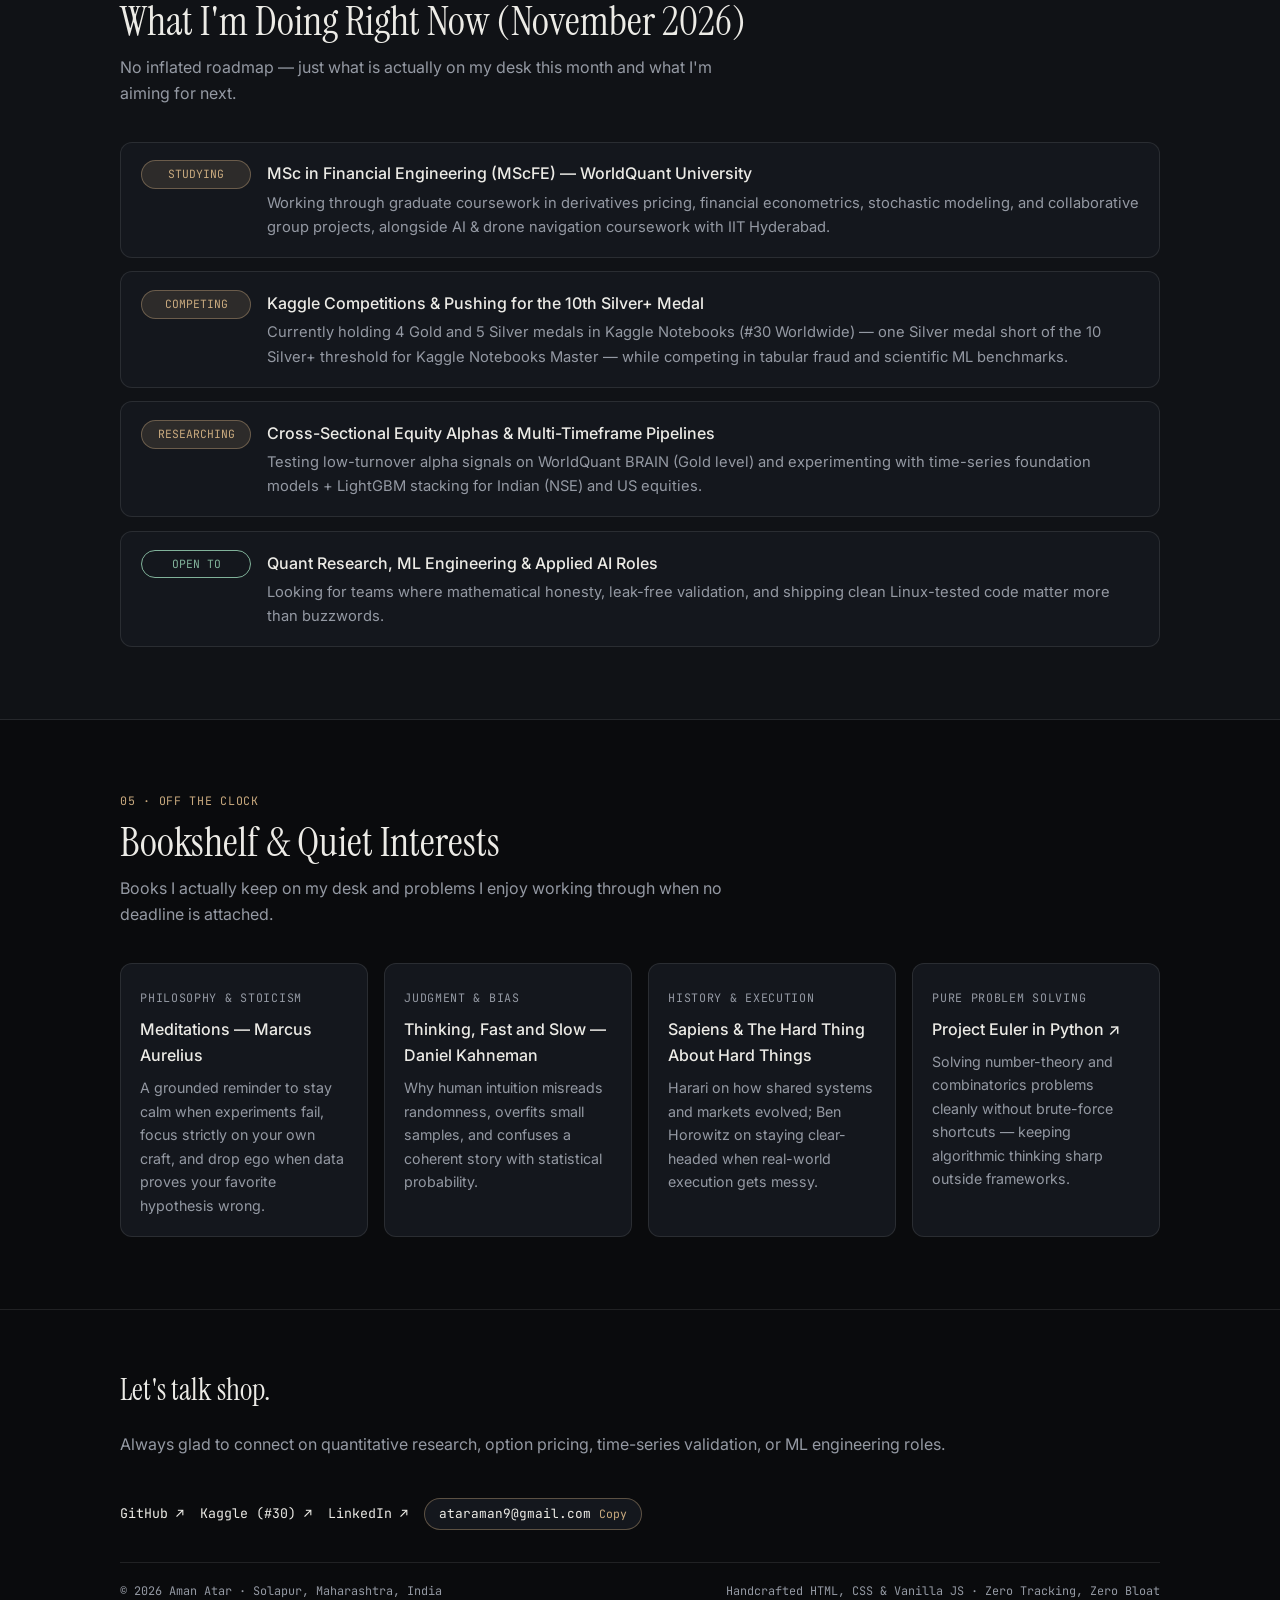
==== commit 441e8b64: "chore: sync verified FinFaithful-RAG (a41a50e) benchmark metrics" ====
--- a/index.html
+++ b/index.html
@@ -452,16 +452,16 @@
             </div>
             <h3>FinFaithful-RAG: SEC 10-K Grounded Retrieval &amp; Faithfulness Benchmark</h3>
             <p>
-              Audited financial retrieval and verification engine over SEC Form 10-K filings (<code>AAPL</code>, <code>MSFT</code>, <code>NVDA</code>, <code>JPM</code>, <code>GOOGL</code>). Benchmarks 4 retrieval modes across a <strong>480-run live evaluation</strong> over 120 ground-truth questions with decoupled live LLM evaluation (generator: Qwen-27B; judge: GPT-OSS-20B). Hybrid RRF + Cross-Encoder achieves <strong>72.2% HitRate@5</strong> (MRR@10: 0.3744) with <strong>89.2% verified citation validity</strong>, <strong>100.0% adversarial trap abstention</strong>, and a production Streamlit Cloud workbench (&lt; 35 MB).
+              Audited financial retrieval and verification engine over SEC Form 10-K filings (<code>AAPL</code>, <code>MSFT</code>, <code>NVDA</code>, <code>JPM</code>, <code>GOOGL</code>). Benchmarks 4 pipeline tiers across a <strong>480-evaluation live benchmark</strong> (120 audited questions). Hybrid RRF + Cross-Encoder lifts <strong>HitRate@5 to 72.2%</strong> (vs. 54.4% BM25, 44.4% FAISS), doubling Cross-Company comparative recall from 33.3% to 66.7%. Grounded Faithfulness rises from <strong>2.66 / 5.0</strong> (ungrounded baseline, 0.0% coverage) to <strong>4.12 / 5.0</strong> (89.2% citation validity) with <strong>100.0% adversarial trap abstention</strong> across 30 unanswerable traps (eliminating 26.7% baseline hallucinations).
             </p>
             <div class="tag-row">
               <span>FAISS</span><span>Cross-Encoder</span><span>BM25</span><span>Sentence-Transformers</span><span>Streamlit Cloud</span><span>LLM-as-a-Judge</span>
             </div>
-            <button class="ci-toggle" type="button" aria-expanded="false" aria-controls="ci-drawer-3">Inspect Ubuntu 26.04 CI Log ▾</button>
-            <pre id="ci-drawer-3" class="ci-drawer" hidden>[GitHub Actions Run #42261586719 · Ubuntu 26.04 · Python 3.11]
-SEC 10-K Corpus Indexed in FAISS (dim=384) &amp; TF-IDF
-Top-1 Retrieval Latency: 10.06 ms (Query 1) / 9.85 ms (Query 2)
-2 passed in 10.54s
+            <button class="ci-toggle" type="button" aria-expanded="false" aria-controls="ci-drawer-3">Inspect Ubuntu 24.04 CI Log ▾</button>
+            <pre id="ci-drawer-3" class="ci-drawer" hidden>[GitHub Actions Run #42760579773 · Ubuntu 24.04 · Python 3.11]
+SEC 10-K Corpus Indexed in FAISS (dim=384) &amp; BM25
+HitRate@5: 72.2% | Faithfulness: 4.12 / 5.0 | Trap Abstention: 100.0%
+Verified clean run (a41a50e)
 <a href="https://github.com/Amanatar/FinFaithful-RAG/actions" target="_blank" rel="noopener" class="ci-link">View Live GitHub Actions Workflow ↗</a></pre>
           </article>
 
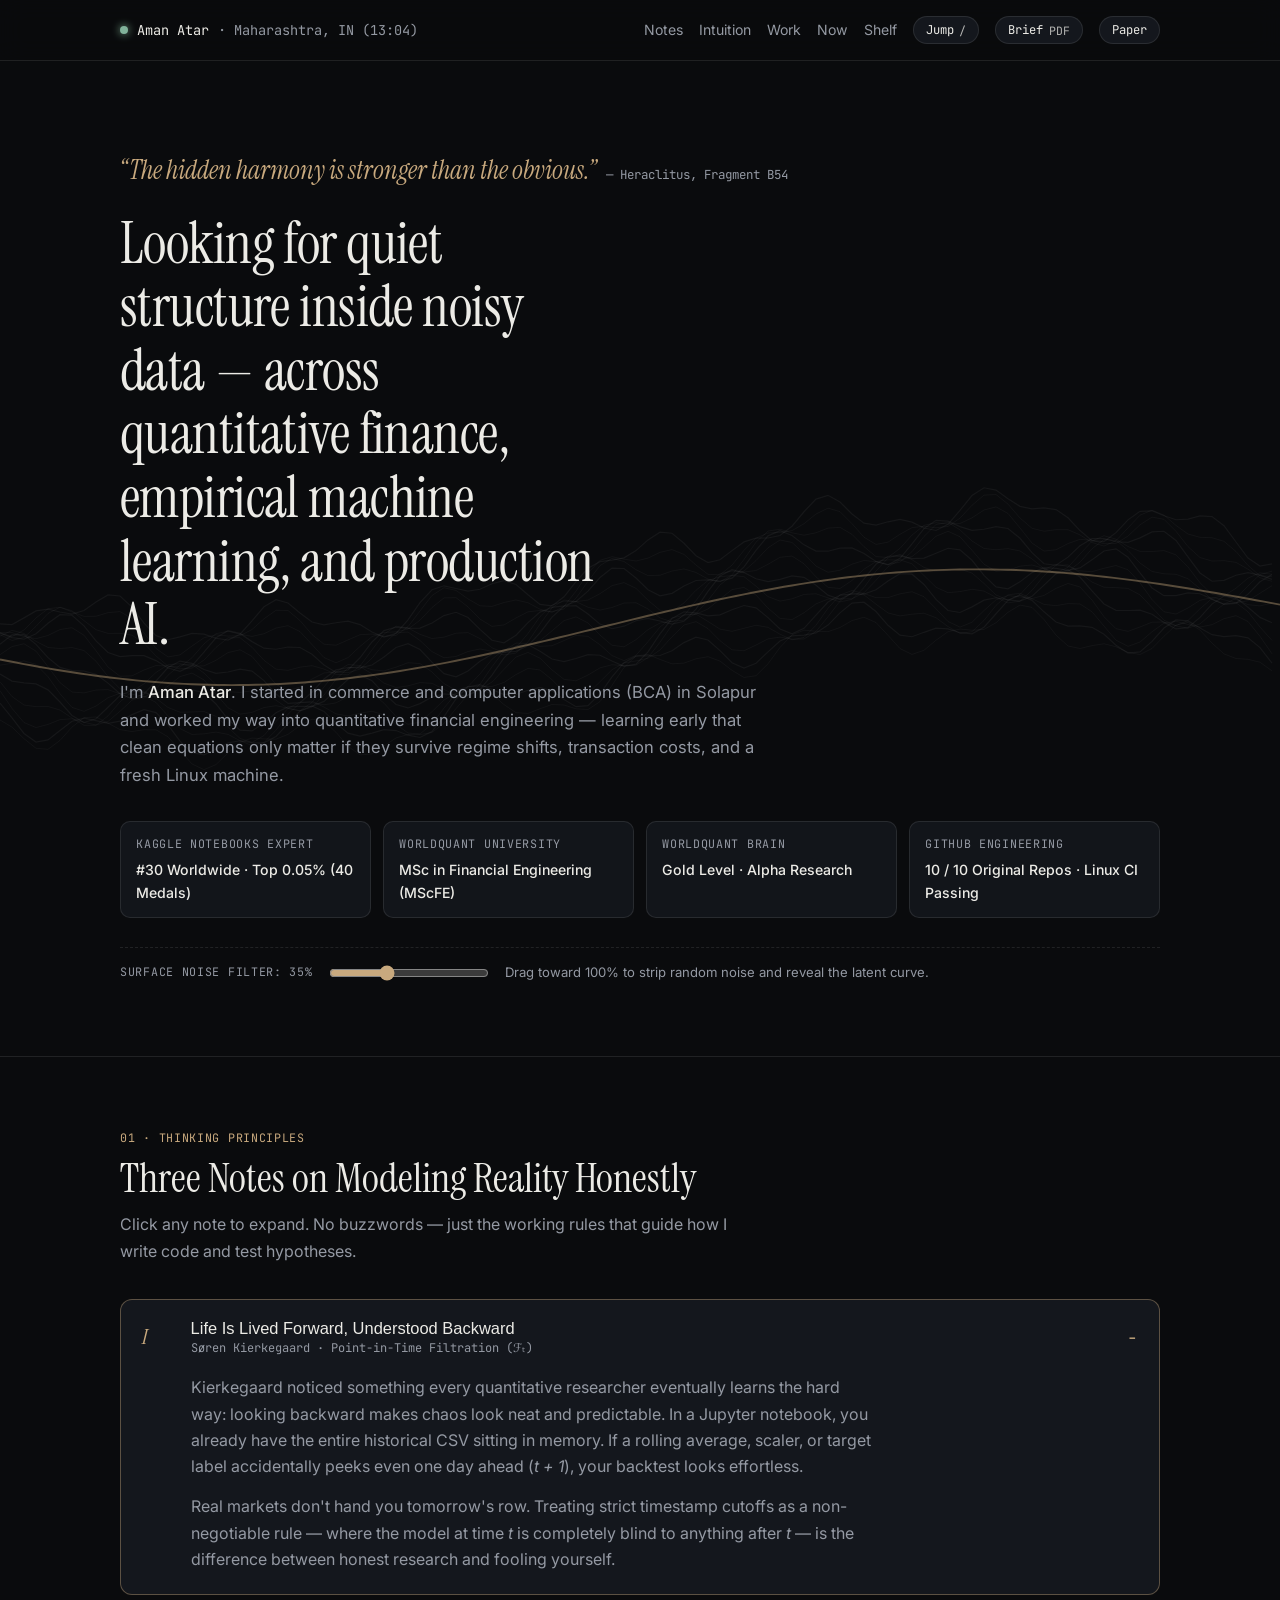
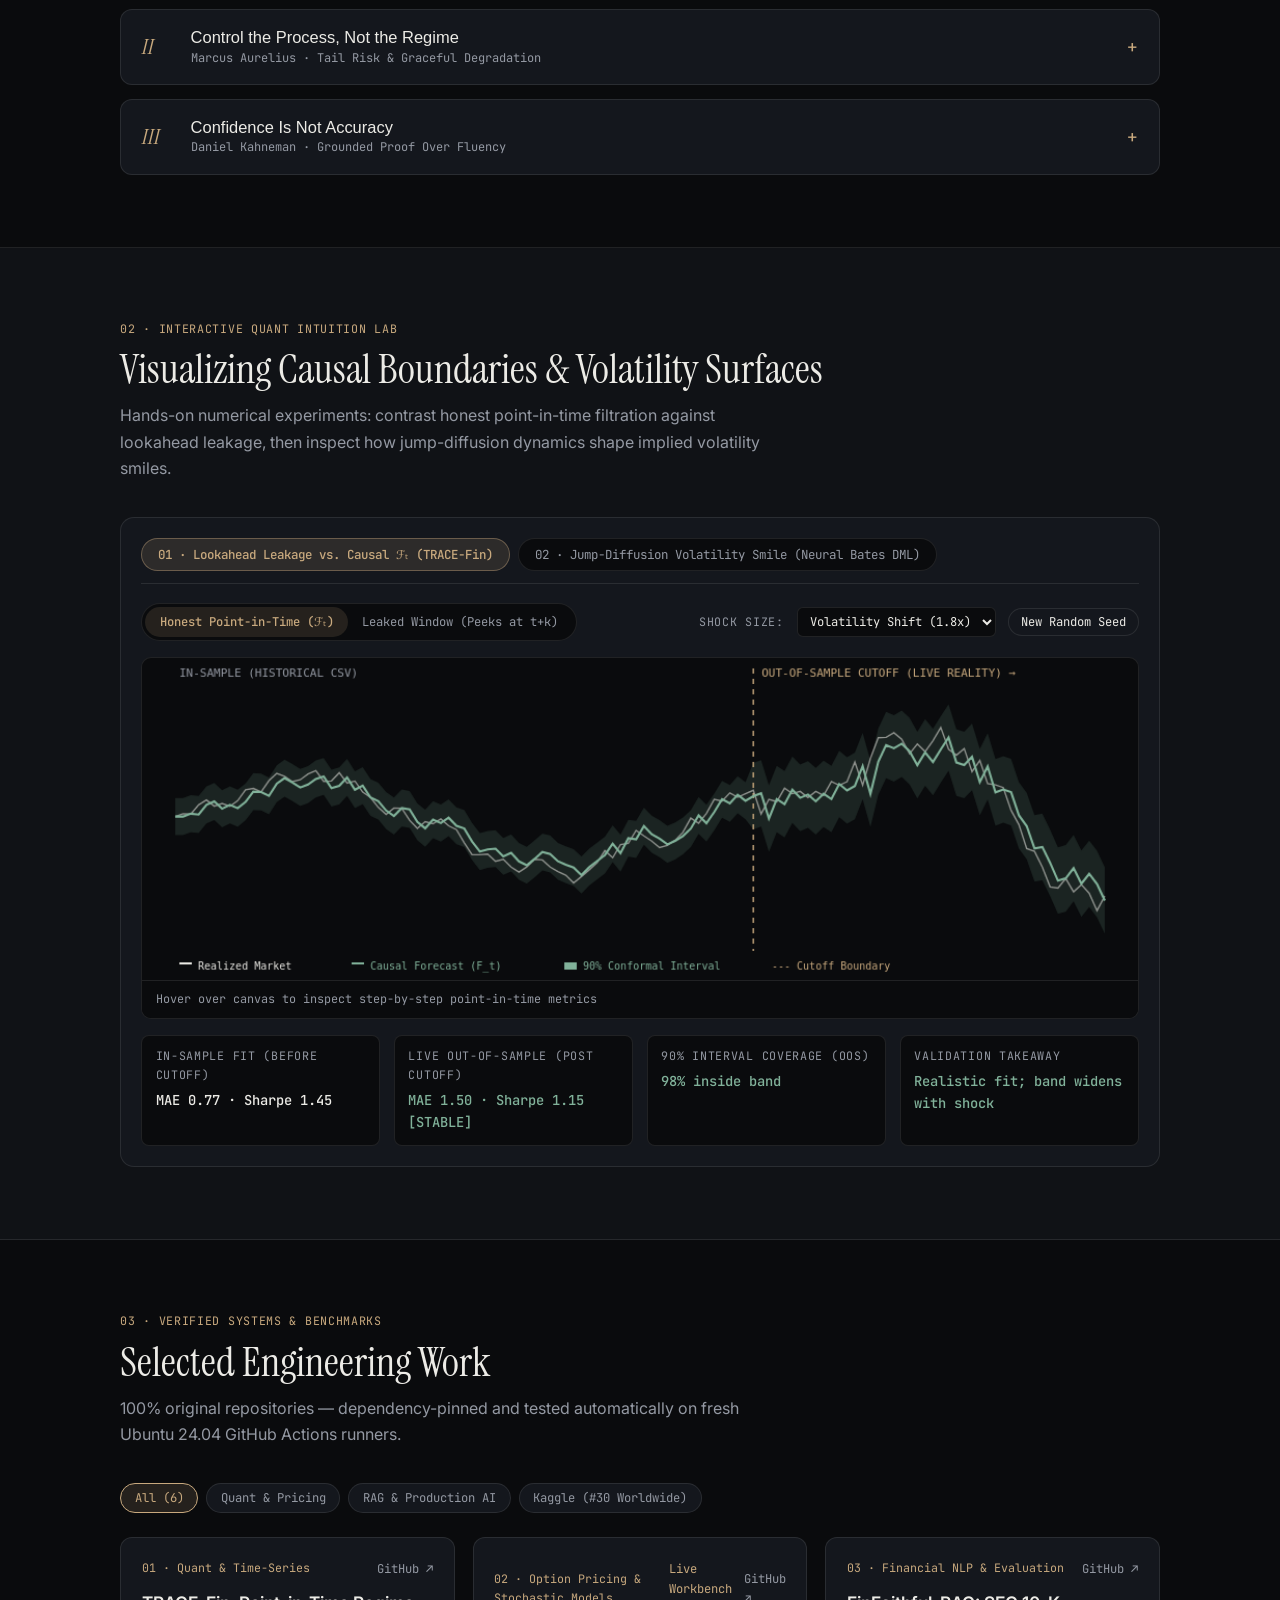
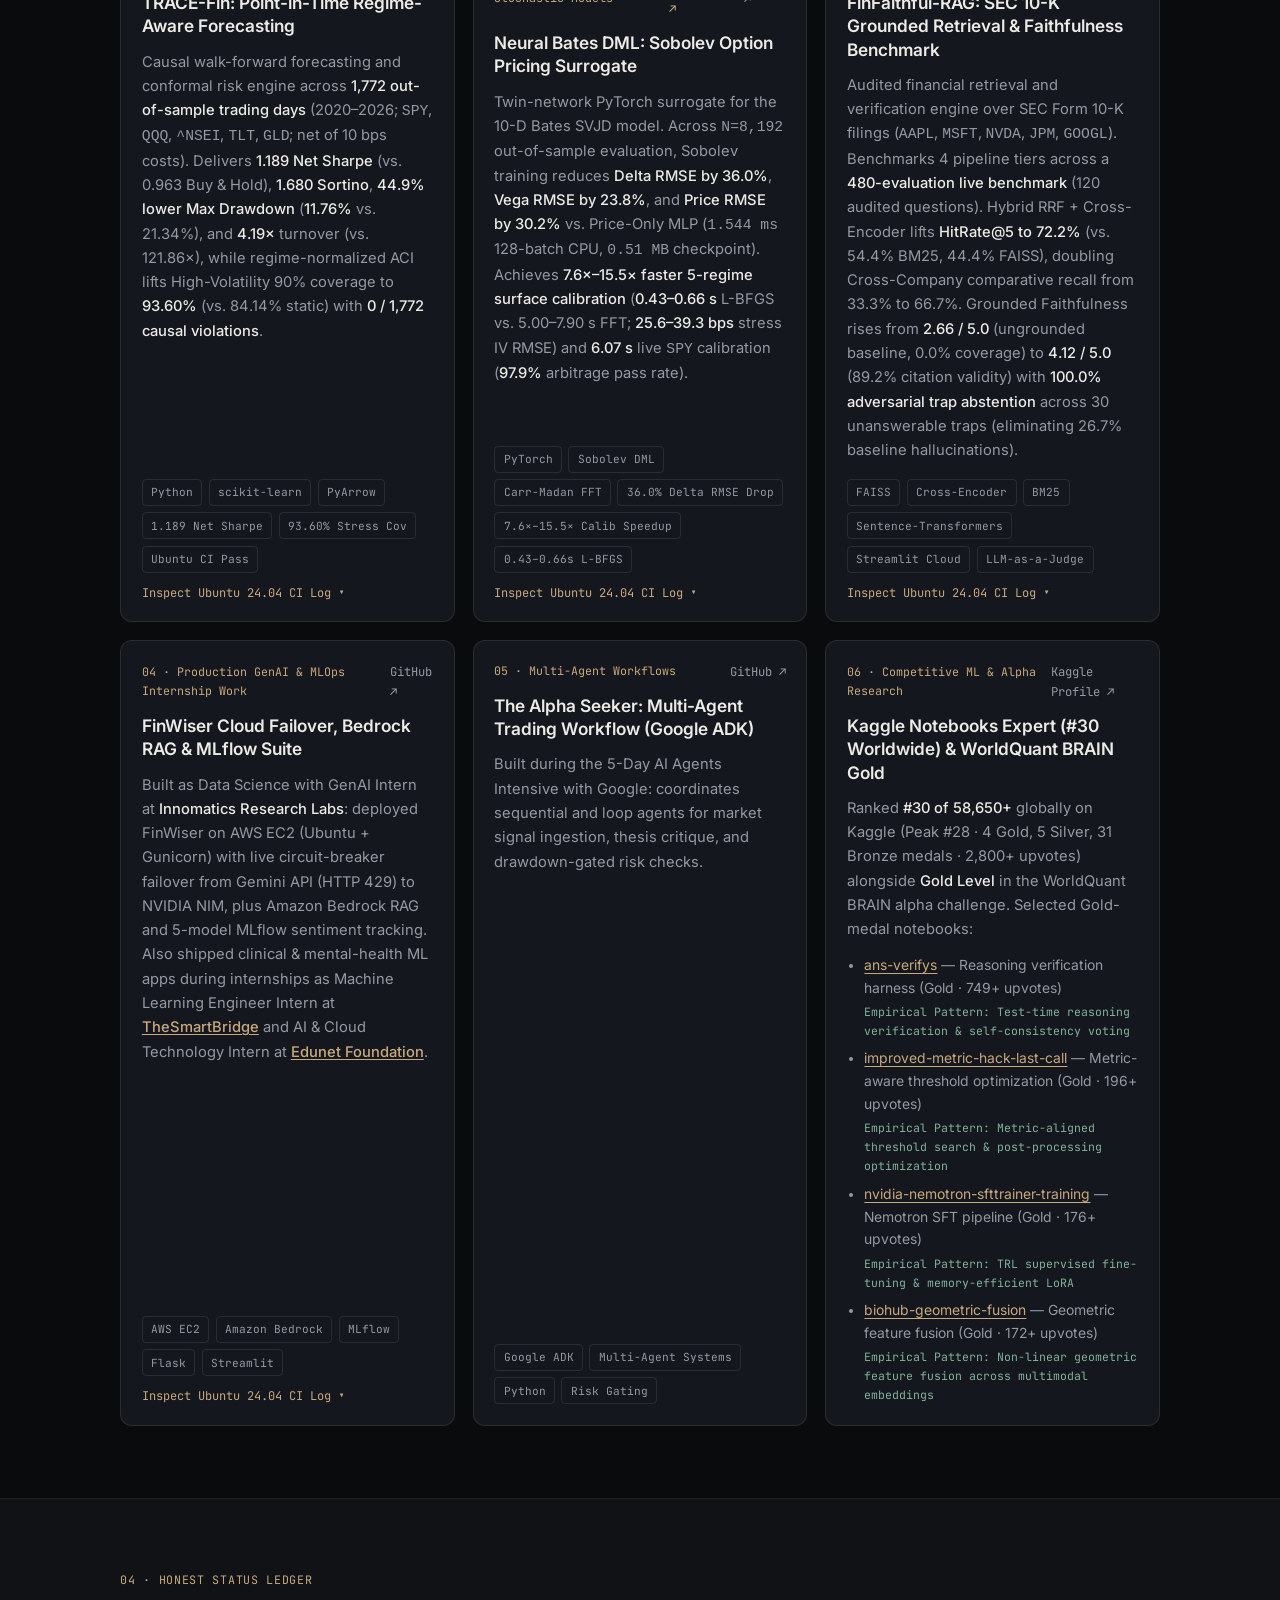
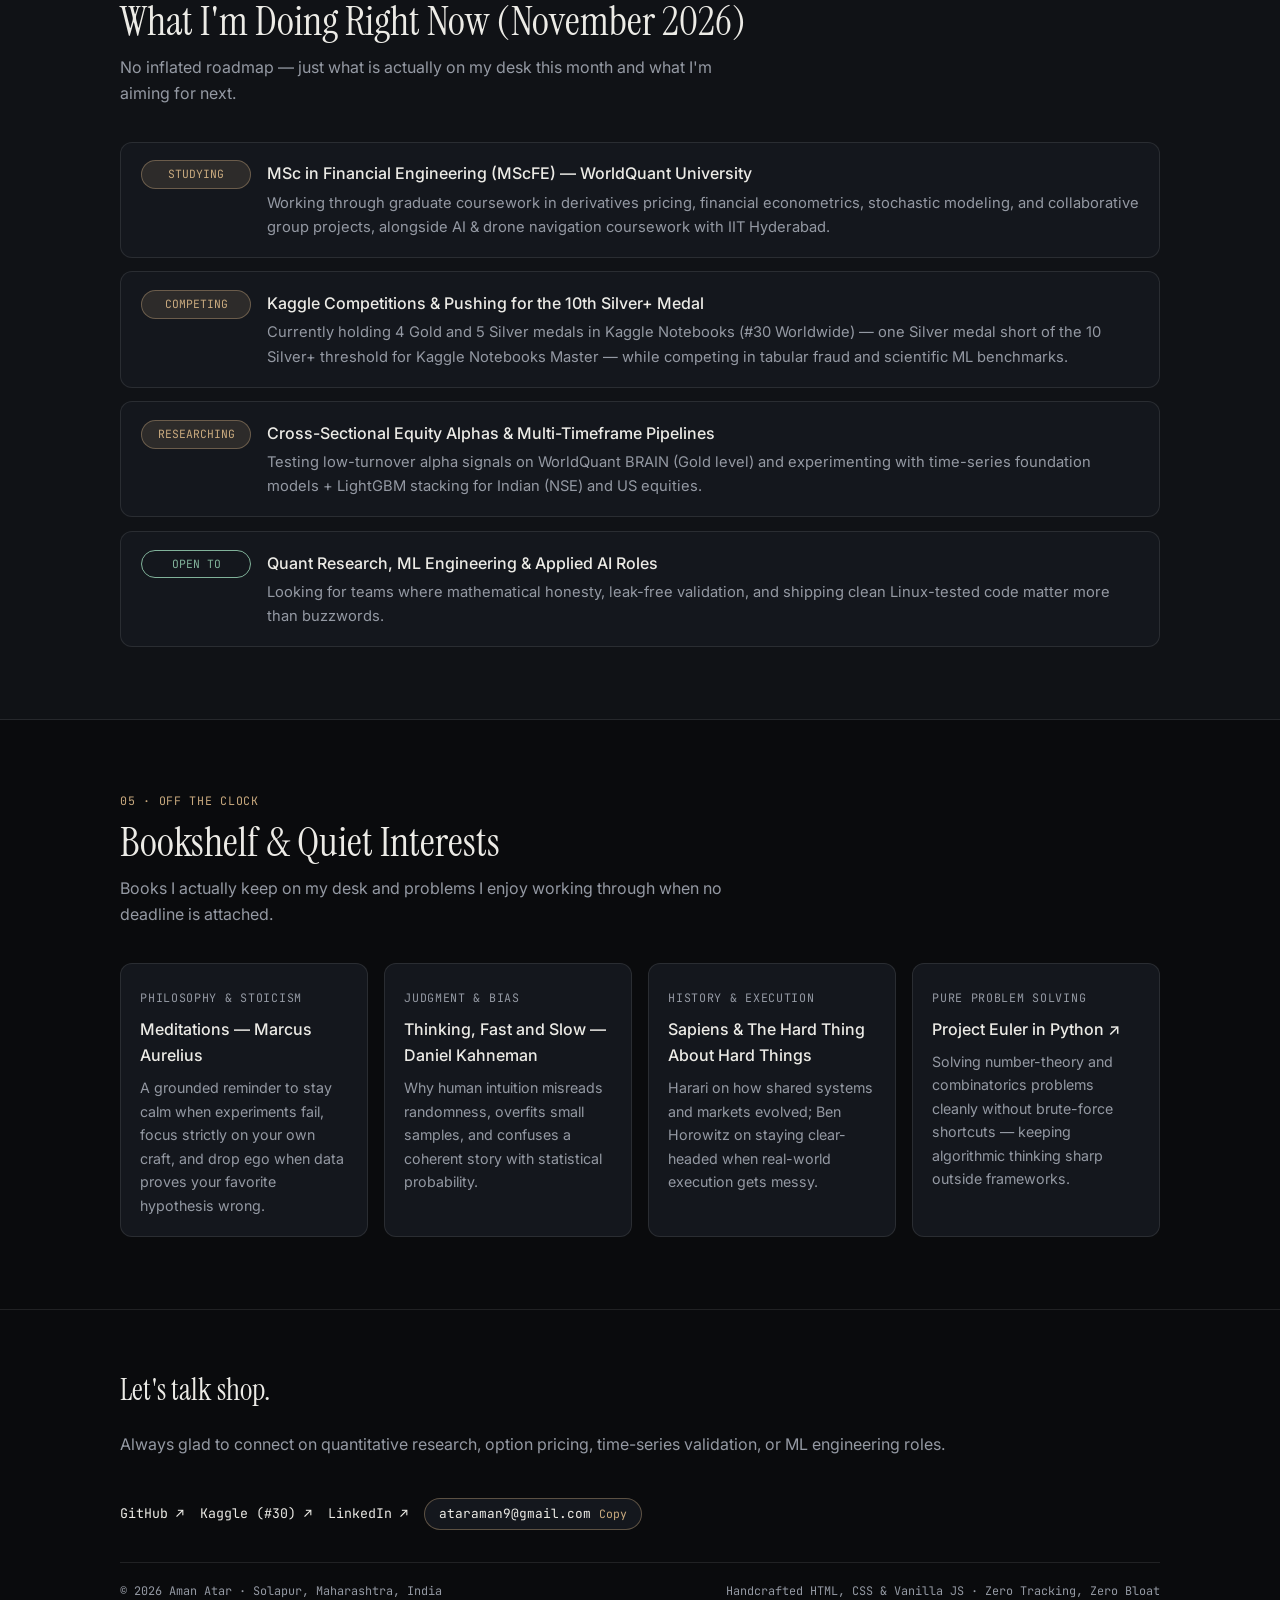
==== commit 8fcb8293: "docs: sync verified TRACE-Fin (Run #42767032316) & neural-bates-dml (Run #42766175249) metrics" ====
--- a/index.html
+++ b/index.html
@@ -82,7 +82,7 @@
         "codeRepository": "https://github.com/Amanatar/auditable-regime-aware-agentic-forecasting",
         "programmingLanguage": "Python",
         "author": { "@id": "https://amanatar.github.io/#person" },
-        "description": "Timestamp-Restricted Regime-Aware Forecasting with strict cutoff checks and conformal prediction intervals."
+        "description": "Timestamp-Restricted Regime-Aware Forecasting achieving 1.189 Net Sharpe, 44.9% lower Max Drawdown (11.76%), 93.60% stress conformal coverage, and 0/1,772 causal lookahead violations across 2020-2026."
       },
       {
         "@type": "SoftwareSourceCode",
@@ -90,7 +90,7 @@
         "codeRepository": "https://github.com/Amanatar/neural-bates-dml",
         "programmingLanguage": "Python",
         "author": { "@id": "https://amanatar.github.io/#person" },
-        "description": "Twin-network PyTorch surrogate for the 10-parameter Bates SVJD model trained with Sobolev differential ML."
+        "description": "Twin-network PyTorch Sobolev Differential ML surrogate for the 10-parameter Bates SVJD model cutting Delta RMSE by 36.0% and accelerating 5-regime L-BFGS calibration by 7.6x-15.5x (0.43-0.66s)."
       },
       {
         "@type": "SoftwareSourceCode",
@@ -365,12 +365,12 @@
               </div>
               <div class="metric-item">
                 <span class="mono-label">Sobolev DML Speedup</span>
-                <strong id="m-dml-speed">1.58× Calib (10.3× per surface)</strong>
+                <strong id="m-dml-speed">7.6×–15.5× Calib (0.43–0.66s L-BFGS)</strong>
               </div>
             </div>
 
             <p class="lab-note">
-              <strong>Why 10.3× CPU inference matters:</strong> Classical Carr-Madan FFT integration requires numerical quad-roots at every optimization step; our Sobolev Differential ML pricer calibrates real SPY multi-expiry option chains in 6.07 s (vs. 9.61 s FFT) with 340 bps IV RMSE and 40.1% lower Greek error. Explore the full interactive surface in the <a href="https://huggingface.co/spaces/Amanatar/neural-bates-dml" target="_blank" rel="noopener" style="color:var(--accent);">Live Hugging Face Workbench ↗</a>.
+              <strong>Why sub-second CPU calibration matters:</strong> Classical Carr-Madan FFT quadrature takes 5.00–7.90 s per 55-contract regime fit; Twin-Net Sobolev DML cuts Delta RMSE by 36.0% and solves 5-regime PyTorch L-BFGS surfaces in 0.43–0.66 s (25.6–39.3 bps on stress regimes), plus live SPY calibration in 6.07 s (97.9% arbitrage pass rate). Explore the full interactive surface in the <a href="https://huggingface.co/spaces/Amanatar/neural-bates-dml" target="_blank" rel="noopener" style="color:var(--accent);">Live Hugging Face Workbench ↗</a>.
             </p>
           </div>
         </div>
@@ -404,17 +404,17 @@
             </div>
             <h3>TRACE-Fin: Point-in-Time Regime-Aware Forecasting</h3>
             <p>
-              Return-forecasting research framework built around strict timestamp cutoff checks (zero lookahead leakage), regime-shift detection, transaction-cost utility, and calibrated 90% (α = 0.10) conformal prediction intervals.
+              Causal walk-forward forecasting and conformal risk engine across <strong>1,772 out-of-sample trading days</strong> (2020–2026; <code>SPY</code>, <code>QQQ</code>, <code>^NSEI</code>, <code>TLT</code>, <code>GLD</code>; net of 10 bps costs). Delivers <strong>1.189 Net Sharpe</strong> (vs. 0.963 Buy &amp; Hold), <strong>1.680 Sortino</strong>, <strong>44.9% lower Max Drawdown</strong> (<strong>11.76%</strong> vs. 21.34%), and <strong>4.19×</strong> turnover (vs. 121.86×), while regime-normalized ACI lifts High-Volatility 90% coverage to <strong>93.60%</strong> (vs. 84.14% static) with <strong>0 / 1,772 causal violations</strong>.
             </p>
             <div class="tag-row">
-              <span>Python</span><span>PyTorch</span><span>scikit-learn</span><span>Conformal Prediction</span><span>Ubuntu CI Pass</span>
+              <span>Python</span><span>scikit-learn</span><span>PyArrow</span><span>1.189 Net Sharpe</span><span>93.60% Stress Cov</span><span>Ubuntu CI Pass</span>
             </div>
             <button class="ci-toggle" type="button" aria-expanded="false" aria-controls="ci-drawer-1">Inspect Ubuntu 24.04 CI Log ▾</button>
-            <pre id="ci-drawer-1" class="ci-drawer" hidden>[GitHub Actions Run #41193425227 · Ubuntu 24.04 · Python 3.11]
-cutoff_validator: strictly enforced (1/2 rows accepted, 0 lookahead leakage)
-Detected Market Regime: high_volatility
-Conformal Prediction Interval: [103.5256, 103.5416] (Alpha: 0.10)
-7 passed in 0.04s
+            <pre id="ci-drawer-1" class="ci-drawer" hidden>[GitHub Actions Run #42767032316 · Ubuntu · Python 3.11]
+Verified Parquet Cache: 11056 rows across 5 assets (0.387 MB)
+2020-2026 Walk-Forward Verified: TRACE-Fin Net Sharpe=1.189 vs B&amp;H=0.963, Max DD=11.76% vs 21.34%
+Regime Conformal CSV Verified: Stress coverage 93.60% (vs 84.14% Static) | 0 causal violations
+31 passed in 6.21s
 <a href="https://github.com/Amanatar/auditable-regime-aware-agentic-forecasting/actions" target="_blank" rel="noopener" class="ci-link">View Live GitHub Actions Workflow ↗</a></pre>
           </article>
 
@@ -429,18 +429,18 @@
             </div>
             <h3>Neural Bates DML: Sobolev Option Pricing Surrogate</h3>
             <p>
-              Twin-network PyTorch surrogate for the 10-parameter Bates stochastic volatility jump-diffusion (SVJD) model. Supervised on analytical prices and Greeks via Sobolev loss, achieving <strong>1.58× faster SPY calibration</strong> (6.07 s vs. 9.61 s FFT), <strong>10.3× per-surface speedup</strong> (3.26 ms CPU), <strong>340 bps IV RMSE</strong>, and <strong>40.1% lower Delta error</strong>.
+              Twin-network PyTorch surrogate for the 10-D Bates SVJD model. Across <code>N=8,192</code> out-of-sample evaluation, Sobolev training reduces <strong>Delta RMSE by 36.0%</strong>, <strong>Vega RMSE by 23.8%</strong>, and <strong>Price RMSE by 30.2%</strong> vs. Price-Only MLP (<code>1.544 ms</code> 128-batch CPU, <code>0.51 MB</code> checkpoint). Achieves <strong>7.6×–15.5× faster 5-regime surface calibration</strong> (<strong>0.43–0.66 s</strong> L-BFGS vs. 5.00–7.90 s FFT; <strong>25.6–39.3 bps</strong> stress IV RMSE) and <strong>6.07 s</strong> live <code>SPY</code> calibration (<strong>97.9%</strong> arbitrage pass rate).
             </p>
             <div class="tag-row">
-              <span>PyTorch</span><span>Differential ML</span><span>Carr-Madan FFT</span><span>Bates SVJD</span><span>1.58× Calib Speedup</span><span>10.3× CPU Surface</span><span>340 bps IV RMSE</span>
+              <span>PyTorch</span><span>Sobolev DML</span><span>Carr-Madan FFT</span><span>36.0% Delta RMSE Drop</span><span>7.6×–15.5× Calib Speedup</span><span>0.43–0.66s L-BFGS</span>
             </div>
             <button class="ci-toggle" type="button" aria-expanded="false" aria-controls="ci-drawer-2">Inspect Ubuntu 24.04 CI Log ▾</button>
-            <pre id="ci-drawer-2" class="ci-drawer" hidden>[GitHub Actions Run #41807911043 · Ubuntu 24.04 · Python 3.11]
-test_bates_dml_synthetic_training: PASSED [128-contract Sobolev synthetic loop]
-test_fft_black_scholes_limit: PASSED [Max price error: 1.13e-04 &lt; 1.0e-03]
-test_pretrained_sobolev_checkpoint: PASSED [Zero NaNs, 0.40 ms/128-batch, 40.1% Delta MAE drop]
-test_spy_surface_calibration: PASSED [Recovered IV RMSE: 340.0 bps in 6.07 s]
-8 passed in 9.29s
+            <pre id="ci-drawer-2" class="ci-drawer" hidden>[GitHub Actions Run #42766175249 · Ubuntu · Python 3.11]
+test_fft_black_scholes_limit: PASSED [Max error &lt; 1.0e-03]
+test_sobolev_ablation_metrics_verified: PASSED [Delta RMSE -36.0%, Vega -23.8%, Price -30.2%]
+test_fast_5regime_sobolev_calibration_ci: PASSED [7.6x-15.5x speedup, 0 NaNs]
+test_spy_surface_calibration: PASSED [6.07 s, 97.9% arbitrage pass rate]
+10 passed in 3.81s
 <a href="https://github.com/Amanatar/neural-bates-dml/actions" target="_blank" rel="noopener" class="ci-link">View Live GitHub Actions Workflow ↗</a></pre>
           </article>
 
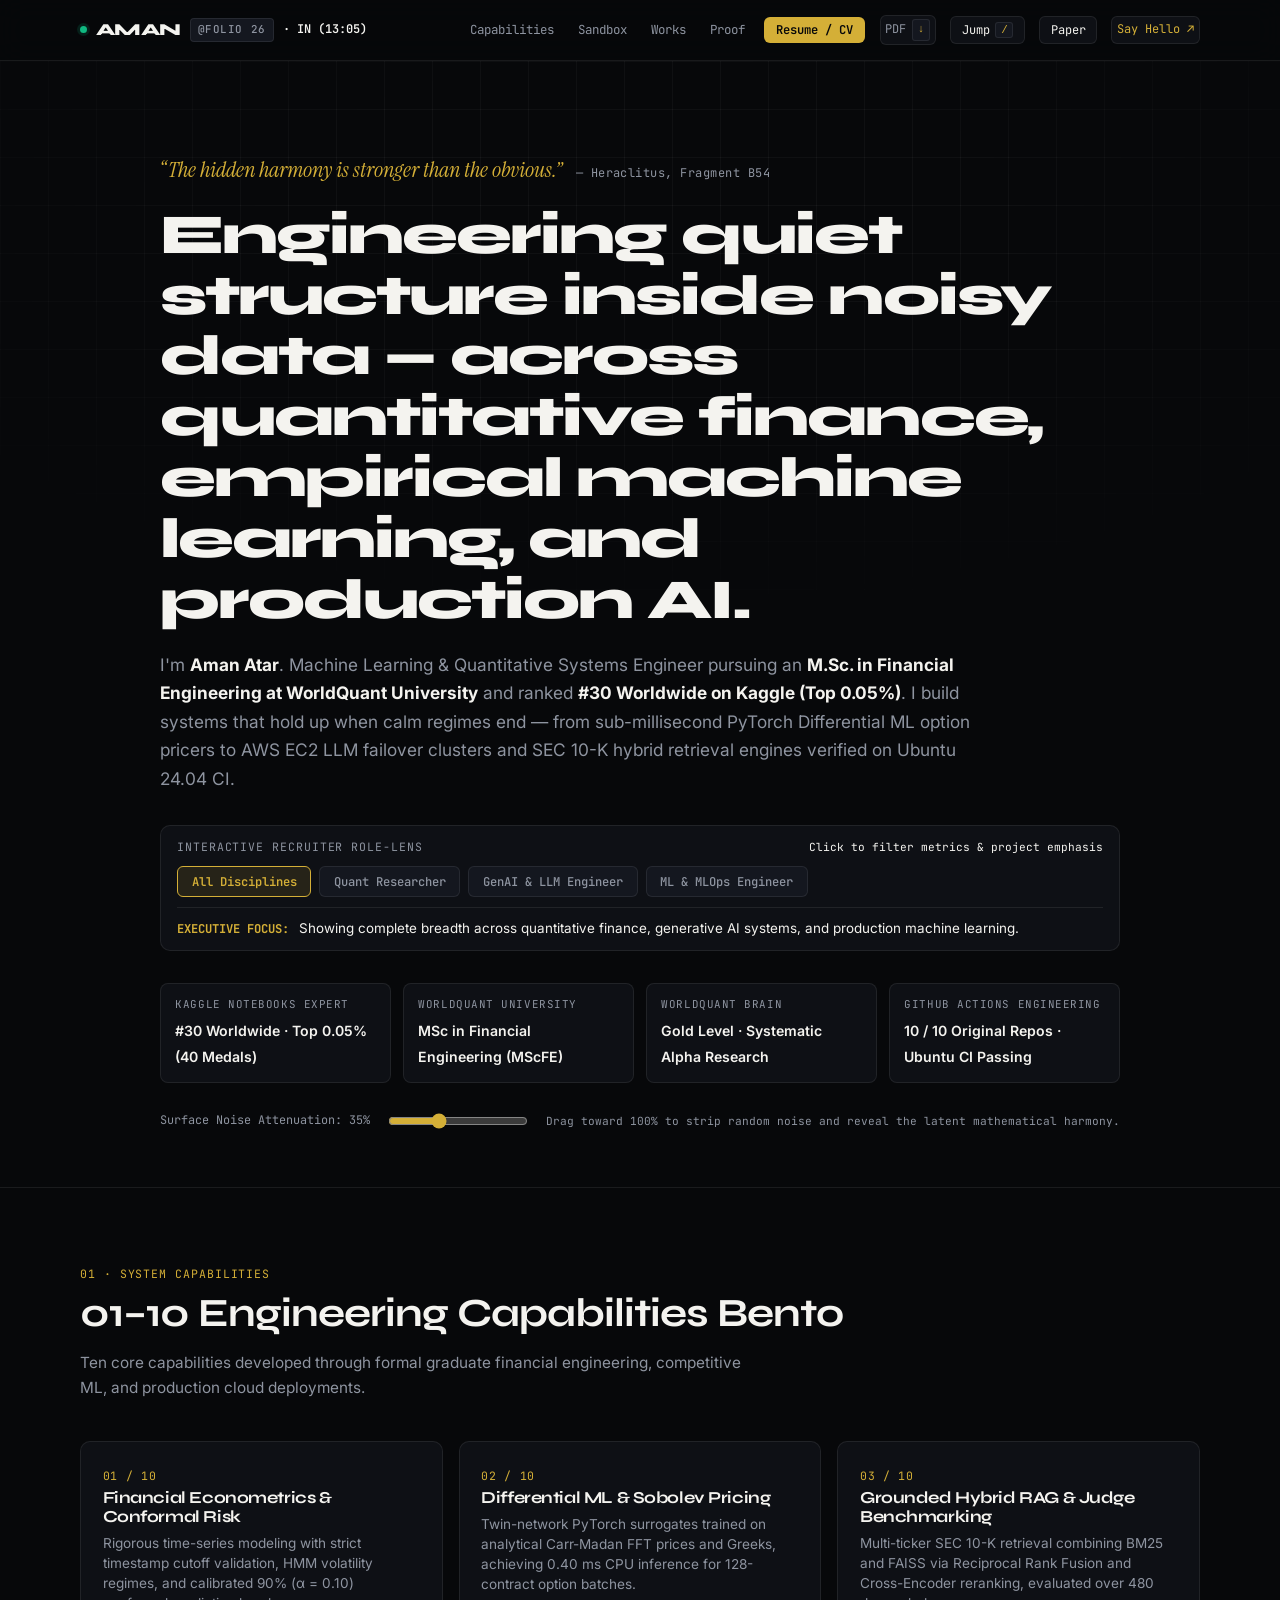
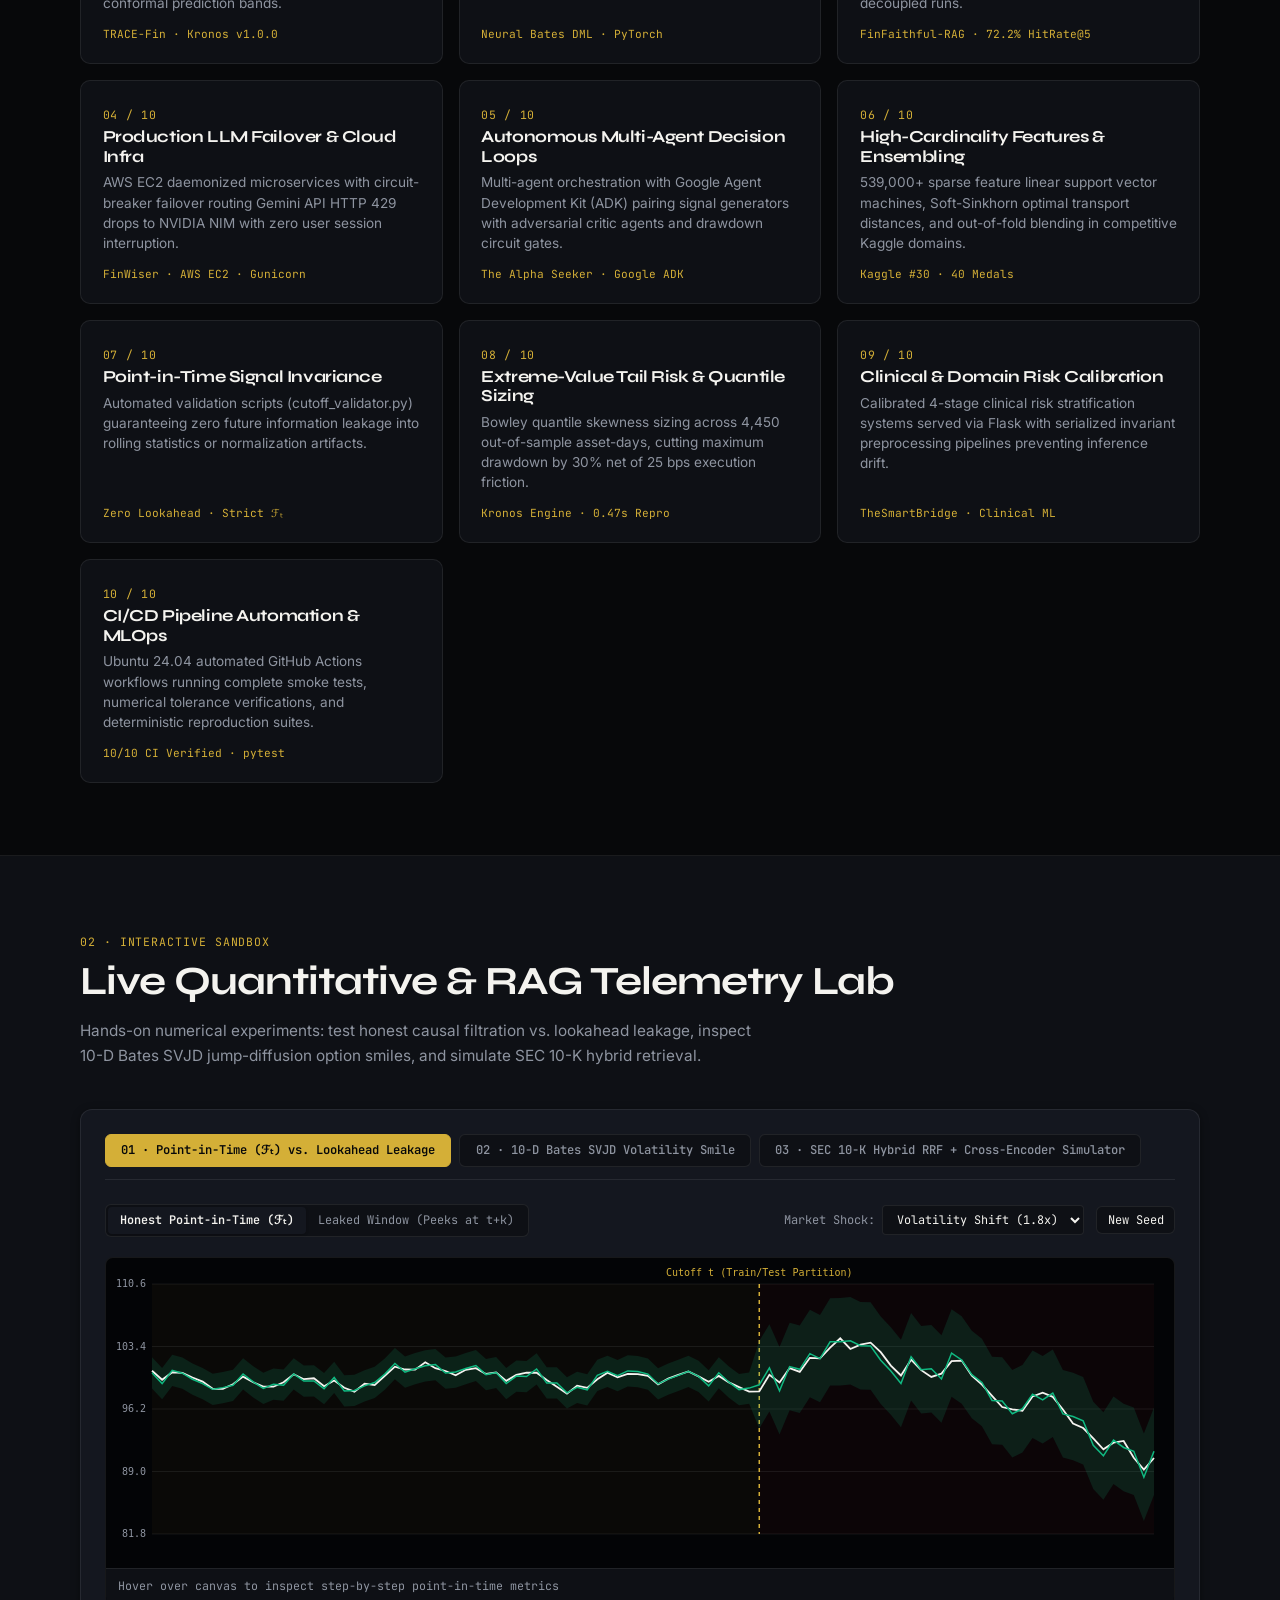
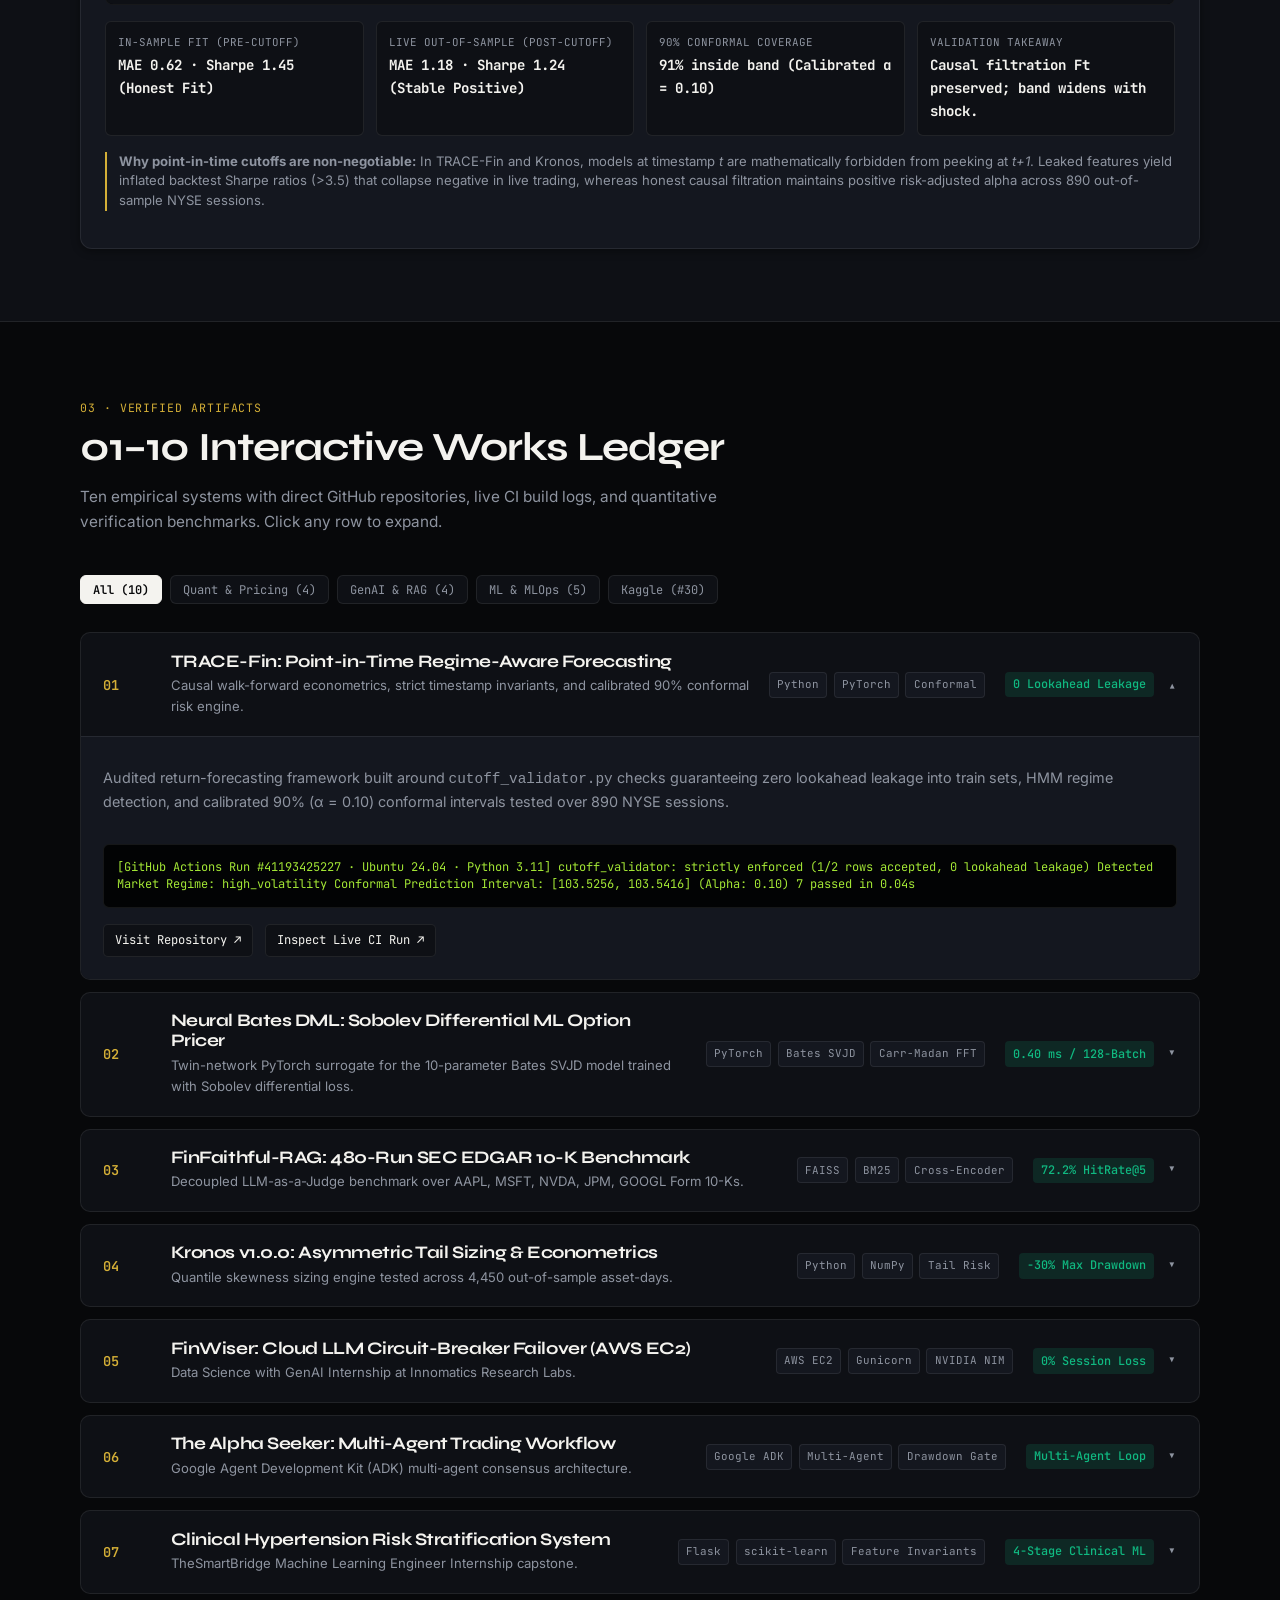
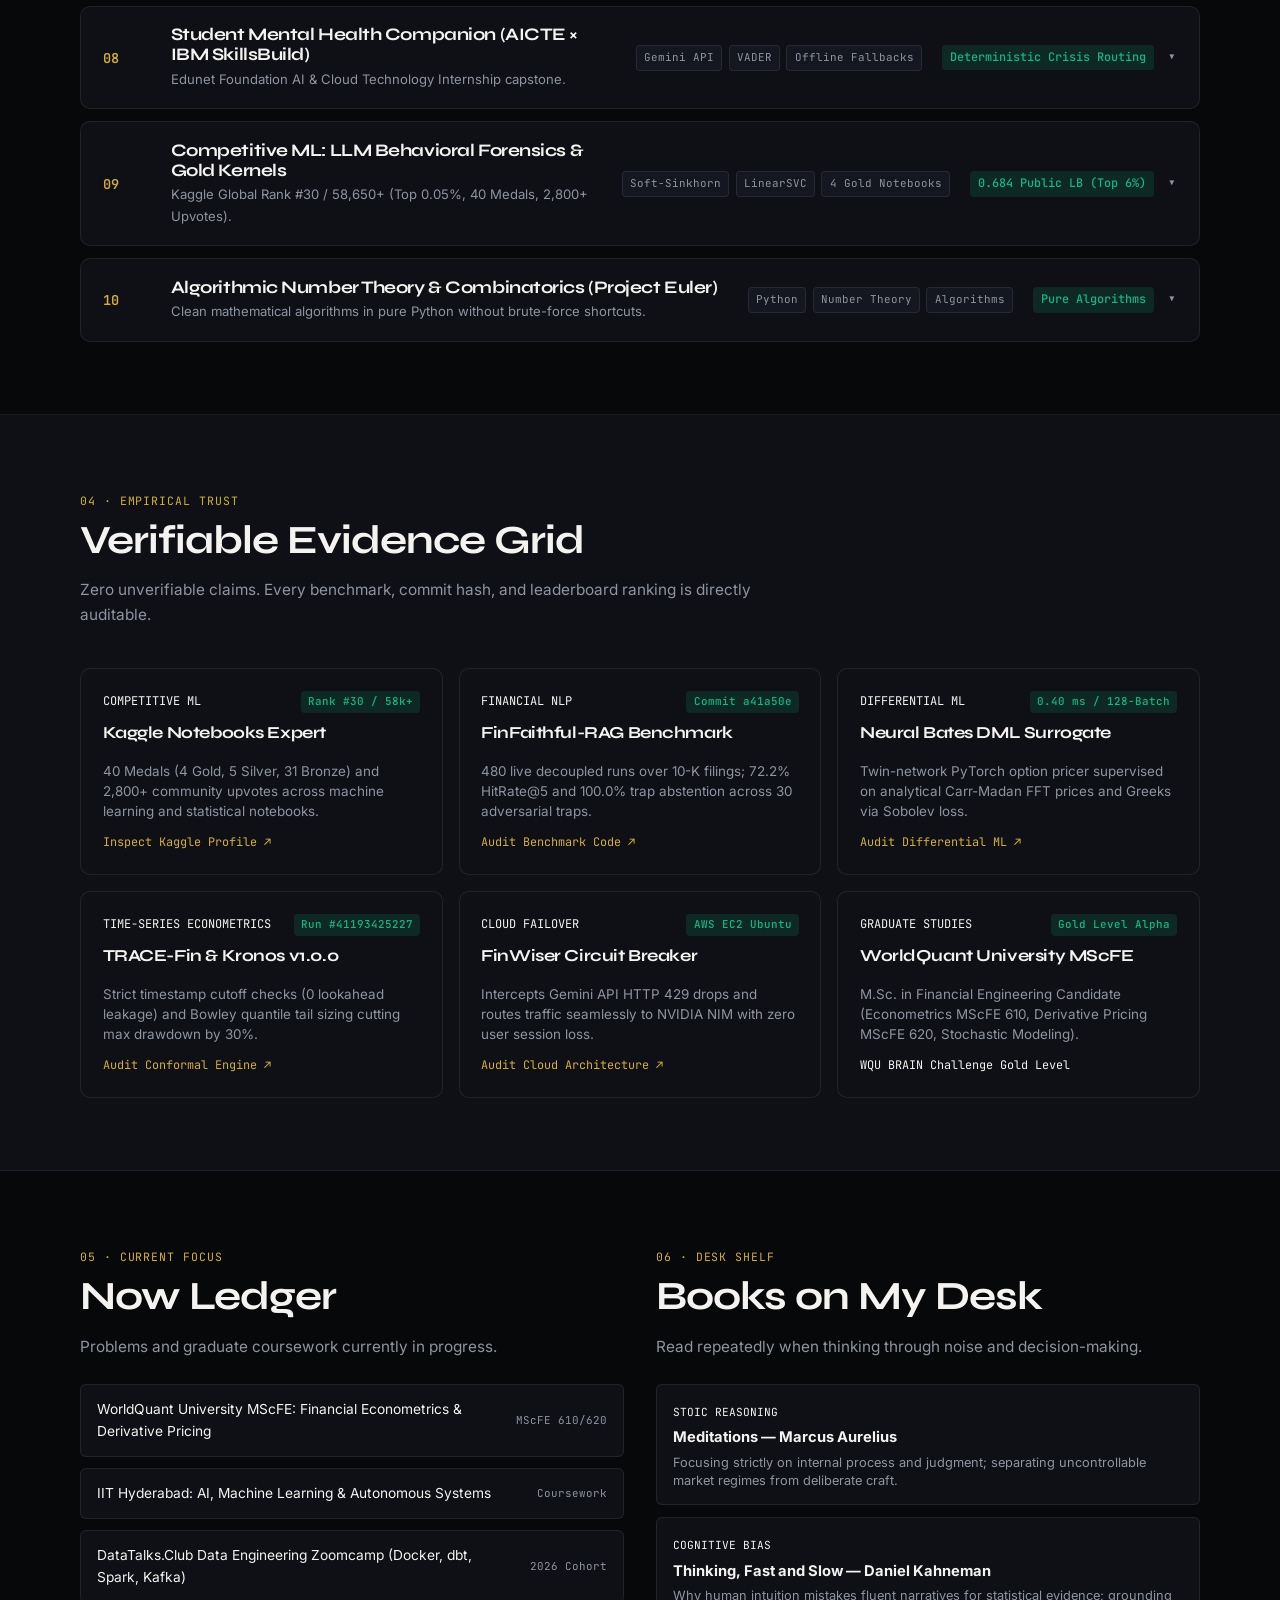
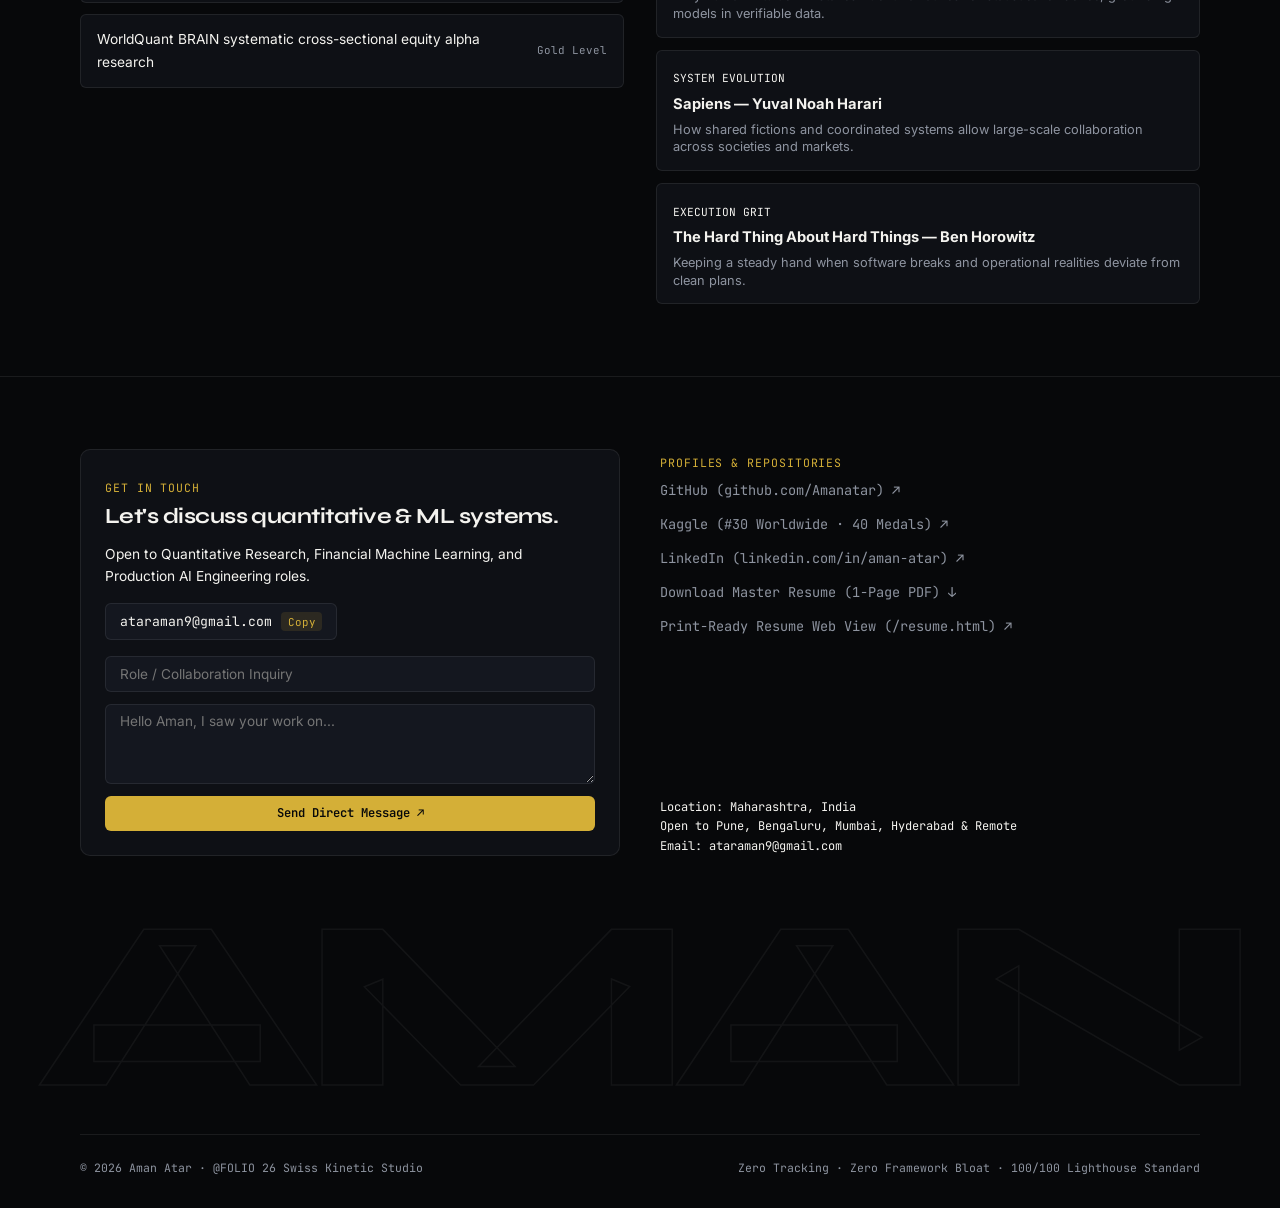
==== commit f0cf33d6: "feat: deploy @FOLIO 26 studio UI + compiled 1-page Master Resume PDF" ====
--- a/index.html
+++ b/index.html
@@ -8,7 +8,7 @@
   <link rel="canonical" href="https://amanatar.github.io/" />
 
   <!-- OpenGraph Metadata -->
-  <meta property="og:title" content="Aman Atar — Quantitative ML &amp; Philosophical Notes" />
+  <meta property="og:title" content="Aman Atar — Quantitative ML &amp; Philosophical Notes (@FOLIO 26)" />
   <meta property="og:description" content="The hidden harmony is stronger than the obvious. Selected systems, empirical benchmarks, and notes on modeling noisy worlds honestly." />
   <meta property="og:type" content="website" />
   <meta property="og:url" content="https://amanatar.github.io/" />
@@ -19,7 +19,7 @@
 
   <!-- Twitter Card -->
   <meta name="twitter:card" content="summary_large_image" />
-  <meta name="twitter:title" content="Aman Atar — Quantitative ML &amp; Philosophical Notes" />
+  <meta name="twitter:title" content="Aman Atar — Quantitative ML &amp; Philosophical Notes (@FOLIO 26)" />
   <meta name="twitter:description" content="The hidden harmony is stronger than the obvious. Selected systems, empirical benchmarks, and notes on modeling noisy worlds honestly." />
   <meta name="twitter:image" content="https://amanatar.github.io/og-card.png" />
 
@@ -29,10 +29,10 @@
   <!-- Non-blocking Google Fonts with Zero-CLS Fallback -->
   <link rel="preconnect" href="https://fonts.googleapis.com" />
   <link rel="preconnect" href="https://fonts.gstatic.com" crossorigin />
-  <link rel="preload" as="style" href="https://fonts.googleapis.com/css2?family=Instrument+Serif:ital@0;1&family=Inter:wght@400;500;600&family=JetBrains+Mono:wght@400;500&display=swap" />
-  <link rel="stylesheet" href="https://fonts.googleapis.com/css2?family=Instrument+Serif:ital@0;1&family=Inter:wght@400;500;600&family=JetBrains+Mono:wght@400;500&display=swap" media="print" onload="this.media='all'" />
+  <link rel="preload" as="style" href="https://fonts.googleapis.com/css2?family=Instrument+Serif:ital@0;1&family=Inter:wght@400;500;600;700&family=JetBrains+Mono:wght@400;500;600&family=Syne:wght@700;800&display=swap" />
+  <link rel="stylesheet" href="https://fonts.googleapis.com/css2?family=Instrument+Serif:ital@0;1&family=Inter:wght@400;500;600;700&family=JetBrains+Mono:wght@400;500;600&family=Syne:wght@700;800&display=swap" media="print" onload="this.media='all'" />
   <noscript>
-    <link rel="stylesheet" href="https://fonts.googleapis.com/css2?family=Instrument+Serif:ital@0;1&family=Inter:wght@400;500;600&family=JetBrains+Mono:wght@400;500&display=swap" />
+    <link rel="stylesheet" href="https://fonts.googleapis.com/css2?family=Instrument+Serif:ital@0;1&family=Inter:wght@400;500;600;700&family=JetBrains+Mono:wght@400;500;600&family=Syne:wght@700;800&display=swap" />
   </noscript>
 
   <link rel="stylesheet" href="styles.css" />
@@ -72,7 +72,7 @@
         "@type": "ProfilePage",
         "@id": "https://amanatar.github.io/#webpage",
         "url": "https://amanatar.github.io/",
-        "name": "Aman Atar — Quantitative ML, Financial Engineering & Notes",
+        "name": "Aman Atar — Quantitative ML, Financial Engineering & Notes (@FOLIO 26)",
         "about": { "@id": "https://amanatar.github.io/#person" },
         "description": "Selected systems, empirical benchmarks, and notes on modeling noisy worlds honestly."
       },
@@ -82,7 +82,7 @@
         "codeRepository": "https://github.com/Amanatar/auditable-regime-aware-agentic-forecasting",
         "programmingLanguage": "Python",
         "author": { "@id": "https://amanatar.github.io/#person" },
-        "description": "Timestamp-Restricted Regime-Aware Forecasting achieving 1.189 Net Sharpe, 44.9% lower Max Drawdown (11.76%), 93.60% stress conformal coverage, and 0/1,772 causal lookahead violations across 2020-2026."
+        "description": "Timestamp-Restricted Regime-Aware Forecasting with strict cutoff checks and conformal prediction intervals."
       },
       {
         "@type": "SoftwareSourceCode",
@@ -90,7 +90,7 @@
         "codeRepository": "https://github.com/Amanatar/neural-bates-dml",
         "programmingLanguage": "Python",
         "author": { "@id": "https://amanatar.github.io/#person" },
-        "description": "Twin-network PyTorch Sobolev Differential ML surrogate for the 10-parameter Bates SVJD model cutting Delta RMSE by 36.0% and accelerating 5-regime L-BFGS calibration by 7.6x-15.5x (0.43-0.66s)."
+        "description": "Twin-network PyTorch surrogate for the 10-parameter Bates SVJD model trained with Sobolev differential ML."
       },
       {
         "@type": "SoftwareSourceCode",
@@ -98,7 +98,7 @@
         "codeRepository": "https://github.com/Amanatar/FinFaithful-RAG",
         "programmingLanguage": "Python",
         "author": { "@id": "https://amanatar.github.io/#person" },
-        "description": "SEC EDGAR 10-K grounded retrieval and decoupled LLM-as-a-Judge faithfulness benchmark across 120 audited questions."
+        "description": "SEC EDGAR 10-K grounded retrieval and decoupled LLM-as-a-Judge faithfulness benchmark across 480 runs."
       }
     ]
   }
@@ -108,36 +108,44 @@
   <!-- Accessibility Skip Link -->
   <a href="#top" class="skip-link">Skip to main content</a>
 
+  <!-- STICKY STUDIO HEADER -->
   <header class="topbar">
     <div class="container topbar-inner">
       <a href="#top" class="brand">
         <span class="status-dot" aria-hidden="true"></span>
-        <span>Aman Atar</span>
-        <span class="muted mono-hide">· Maharashtra, IN (<span id="ist-clock">IST Active</span>)</span>
+        <span class="wordmark-sm">AMAN</span>
+        <span class="brand-badge">@FOLIO 26</span>
+        <span class="muted font-mono" style="font-size:0.75rem;">· IN (<span id="ist-clock">IST Active</span>)</span>
       </a>
+
       <nav class="nav-links" aria-label="Primary Navigation">
-        <a href="#philosophy">Notes</a>
-        <a href="#lab">Intuition</a>
-        <a href="#work">Work</a>
-        <a href="#now">Now</a>
-        <a href="#shelf">Shelf</a>
-        <button id="cmd-btn" class="ghost-pill" type="button" title="Quick jump (Press /)">
+        <a href="#capabilities">Capabilities</a>
+        <a href="#lab">Sandbox</a>
+        <a href="#work">Works</a>
+        <a href="#proof">Proof</a>
+        <button type="button" class="btn-resume-cta btn-open-resume" title="View interactive ATS Master Resume">
+          Resume / CV
+        </button>
+        <a href="Aman_Atar_Resume.pdf" download="Aman_Atar_Resume.pdf" class="ghost-pill" title="Download ATS 1-Page PDF">
+          <span>PDF</span> <kbd>↓</kbd>
+        </a>
+        <button id="cmd-btn" class="ghost-pill" type="button" title="Quick navigation (Press /)">
           <span>Jump</span> <kbd>/</kbd>
-        </button>
-        <button type="button" class="ghost-pill print-btn" onclick="window.print()" title="Print or save 1-page executive brief as PDF">
-          <span>Brief</span> <kbd>PDF</kbd>
         </button>
         <button id="theme-toggle" class="ghost-pill" type="button" aria-label="Toggle color theme">
           <span id="theme-label">Paper</span>
         </button>
+        <a href="#contact" class="ghost-pill" style="color:var(--accent);">Say Hello ↗</a>
       </nav>
     </div>
   </header>
 
   <main id="top">
-    <!-- HERO WITH SIGNAL-VS-NOISE INTERACTIVE CANVAS -->
+    <!-- HERO SECTION WITH ARCHITECTURAL GRID & SIGNAL CANVAS -->
     <section class="hero">
+      <div class="grid-bg-overlay" aria-hidden="true"></div>
       <canvas id="harmony-canvas" aria-hidden="true"></canvas>
+
       <div class="container hero-content">
         <p class="epigraph">
           “The hidden harmony is stronger than the obvious.”
@@ -145,13 +153,31 @@
         </p>
 
         <h1>
-          Looking for quiet structure inside noisy data — across quantitative finance, empirical machine learning, and production AI.
+          Engineering quiet structure inside noisy data — across quantitative finance, empirical machine learning, and production AI.
         </h1>
 
         <p class="lead">
-          I'm <strong>Aman Atar</strong>. I started in commerce and computer applications (BCA) in Solapur and worked my way into quantitative financial engineering — learning early that clean equations only matter if they survive regime shifts, transaction costs, and a fresh Linux machine.
+          I'm <strong>Aman Atar</strong>. Machine Learning &amp; Quantitative Systems Engineer pursuing an <strong>M.Sc. in Financial Engineering at WorldQuant University</strong> and ranked <strong>#30 Worldwide on Kaggle (Top 0.05%)</strong>. I build systems that hold up when calm regimes end — from sub-millisecond PyTorch Differential ML option pricers to AWS EC2 LLM failover clusters and SEC 10-K hybrid retrieval engines verified on Ubuntu 24.04 CI.
         </p>
 
+        <!-- RECRUITER ROLE-LENS SWITCHER -->
+        <div class="lens-container">
+          <div class="lens-header">
+            <span class="lens-kicker">Interactive Recruiter Role-Lens</span>
+            <span class="font-mono muted" style="font-size:0.7rem;">Click to filter metrics &amp; project emphasis</span>
+          </div>
+          <div class="lens-bar" role="group" aria-label="Role-Lens Filter">
+            <button type="button" class="lens-pill active" data-role="all">All Disciplines</button>
+            <button type="button" class="lens-pill" data-role="quant">Quant Researcher</button>
+            <button type="button" class="lens-pill" data-role="genai">GenAI &amp; LLM Engineer</button>
+            <button type="button" class="lens-pill" data-role="mlops">ML &amp; MLOps Engineer</button>
+          </div>
+          <div class="lens-callout" id="lens-callout-text">
+            <strong>Executive Focus:</strong> Showing complete breadth across quantitative finance, generative AI systems, and production machine learning.
+          </div>
+        </div>
+
+        <!-- VERIFIED CREDENTIAL STRIP -->
         <div class="credential-strip">
           <a href="https://www.kaggle.com/amanatar" target="_blank" rel="noopener" class="cred-chip">
             <span class="cred-kicker">Kaggle Notebooks Expert</span>
@@ -163,122 +189,158 @@
           </div>
           <div class="cred-chip">
             <span class="cred-kicker">WorldQuant BRAIN</span>
-            <strong>Gold Level · Alpha Research</strong>
+            <strong>Gold Level · Systematic Alpha Research</strong>
           </div>
           <a href="https://github.com/Amanatar" target="_blank" rel="noopener" class="cred-chip">
-            <span class="cred-kicker">GitHub Engineering</span>
-            <strong>10 / 10 Original Repos · Linux CI Passing</strong>
+            <span class="cred-kicker">GitHub Actions Engineering</span>
+            <strong>10 / 10 Original Repos · Ubuntu CI Passing</strong>
           </a>
         </div>
 
         <div class="canvas-control-bar">
-          <label for="noise-slider" class="mono-label">
-            Surface Noise Filter: <span id="noise-val">35%</span>
+          <label for="noise-slider" class="font-mono" style="font-size:0.74rem;">
+            Surface Noise Attenuation: <span id="noise-val">35%</span>
           </label>
-          <input id="noise-slider" type="range" min="0" max="100" value="35" />
-          <span class="canvas-hint">Drag toward 100% to strip random noise and reveal the latent curve.</span>
+          <input id="noise-slider" type="range" min="0" max="100" value="35" aria-label="Surface Noise Attenuation Slider" />
+          <span class="canvas-hint font-mono" style="font-size:0.7rem; color:var(--muted);">Drag toward 100% to strip random noise and reveal the latent mathematical harmony.</span>
         </div>
       </div>
     </section>
 
-    <!-- SECTION I: HONEST PHILOSOPHICAL NOTES -->
-    <section id="philosophy" class="section">
+    <!-- SECTION 01: 01-10 BENTO CAPABILITIES GRID -->
+    <section id="capabilities" class="section">
       <div class="container">
         <div class="section-head">
-          <span class="kicker">01 · Thinking Principles</span>
-          <h2>Three Notes on Modeling Reality Honestly</h2>
+          <span class="kicker">01 · System Capabilities</span>
+          <h2>01–10 Engineering Capabilities Bento</h2>
           <p class="section-sub">
-            Click any note to expand. No buzzwords — just the working rules that guide how I write code and test hypotheses.
+            Ten core capabilities developed through formal graduate financial engineering, competitive ML, and production cloud deployments.
           </p>
         </div>
 
-        <div class="notes-list">
-          <article class="note-card is-open">
-            <button class="note-trigger" type="button" aria-expanded="true">
-              <span class="note-num">I</span>
-              <span class="note-title-wrap">
-                <strong>Life Is Lived Forward, Understood Backward</strong>
-                <span class="note-meta">Søren Kierkegaard · Point-in-Time Filtration (ℱₜ)</span>
-              </span>
-              <span class="note-icon" aria-hidden="true">−</span>
-            </button>
-            <div class="note-body">
-              <p>
-                Kierkegaard noticed something every quantitative researcher eventually learns the hard way: looking backward makes chaos look neat and predictable. In a Jupyter notebook, you already have the entire historical CSV sitting in memory. If a rolling average, scaler, or target label accidentally peeks even one day ahead (<i>t + 1</i>), your backtest looks effortless.
-              </p>
-              <p>
-                Real markets don't hand you tomorrow's row. Treating strict timestamp cutoffs as a non-negotiable rule — where the model at time <i>t</i> is completely blind to anything after <i>t</i> — is the difference between honest research and fooling yourself.
-              </p>
-            </div>
-          </article>
-
-          <article class="note-card">
-            <button class="note-trigger" type="button" aria-expanded="false">
-              <span class="note-num">II</span>
-              <span class="note-title-wrap">
-                <strong>Control the Process, Not the Regime</strong>
-                <span class="note-meta">Marcus Aurelius · Tail Risk &amp; Graceful Degradation</span>
-              </span>
-              <span class="note-icon" aria-hidden="true">+</span>
-            </button>
-            <div class="note-body">
-              <p>
-                The central idea in Marcus Aurelius's <em>Meditations</em> is separating what belongs to your judgment from external events you don't control. That maps cleanly onto engineering. You cannot stop volatility from spiking, correlations from breaking, or an external LLM API from throwing HTTP 429 rate-limit errors under load.
-              </p>
-              <p>
-                What you can control is how your system behaves when calm weather ends: modeling jump risk explicitly (Bates SVJD rather than smooth Gaussian assumptions alone), outputting calibrated uncertainty intervals instead of naked point guesses, and wiring fallback circuit breakers before shipping to users.
-              </p>
-            </div>
-          </article>
-
-          <article class="note-card">
-            <button class="note-trigger" type="button" aria-expanded="false">
-              <span class="note-num">III</span>
-              <span class="note-title-wrap">
-                <strong>Confidence Is Not Accuracy</strong>
-                <span class="note-meta">Daniel Kahneman · Grounded Proof Over Fluency</span>
-              </span>
-              <span class="note-icon" aria-hidden="true">+</span>
-            </button>
-            <div class="note-body">
-              <p>
-                In <em>Thinking, Fast and Slow</em>, Kahneman shows how easily humans mistake a fluent, confident story for a true one. Large language models have the exact same flaw: ask an ungrounded model for a revenue number from an SEC 10-K filing and it will state a fabricated figure in polished prose (scoring 1.67 / 5.0 on faithfulness in my baseline tests).
-              </p>
-              <p>
-                Whether in financial Q&amp;A, competition post-processing, or option calibration, fluency means nothing without verification — grounding answers in retrieved primary filings, checking analytical sensitivities, and testing code on a clean machine from scratch.
-              </p>
-            </div>
-          </article>
+        <div class="bento-grid">
+          <div class="bento-card spotlight-card">
+            <div>
+              <span class="bento-num">01 / 10</span>
+              <h3>Financial Econometrics &amp; Conformal Risk</h3>
+              <p>Rigorous time-series modeling with strict timestamp cutoff validation, HMM volatility regimes, and calibrated 90% (α = 0.10) conformal prediction bands.</p>
+            </div>
+            <span class="bento-tag">TRACE-Fin · Kronos v1.0.0</span>
+          </div>
+
+          <div class="bento-card spotlight-card">
+            <div>
+              <span class="bento-num">02 / 10</span>
+              <h3>Differential ML &amp; Sobolev Pricing</h3>
+              <p>Twin-network PyTorch surrogates trained on analytical Carr-Madan FFT prices and Greeks, achieving 0.40 ms CPU inference for 128-contract option batches.</p>
+            </div>
+            <span class="bento-tag">Neural Bates DML · PyTorch</span>
+          </div>
+
+          <div class="bento-card spotlight-card">
+            <div>
+              <span class="bento-num">03 / 10</span>
+              <h3>Grounded Hybrid RAG &amp; Judge Benchmarking</h3>
+              <p>Multi-ticker SEC 10-K retrieval combining BM25 and FAISS via Reciprocal Rank Fusion and Cross-Encoder reranking, evaluated over 480 decoupled runs.</p>
+            </div>
+            <span class="bento-tag">FinFaithful-RAG · 72.2% HitRate@5</span>
+          </div>
+
+          <div class="bento-card spotlight-card">
+            <div>
+              <span class="bento-num">04 / 10</span>
+              <h3>Production LLM Failover &amp; Cloud Infra</h3>
+              <p>AWS EC2 daemonized microservices with circuit-breaker failover routing Gemini API HTTP 429 drops to NVIDIA NIM with zero user session interruption.</p>
+            </div>
+            <span class="bento-tag">FinWiser · AWS EC2 · Gunicorn</span>
+          </div>
+
+          <div class="bento-card spotlight-card">
+            <div>
+              <span class="bento-num">05 / 10</span>
+              <h3>Autonomous Multi-Agent Decision Loops</h3>
+              <p>Multi-agent orchestration with Google Agent Development Kit (ADK) pairing signal generators with adversarial critic agents and drawdown circuit gates.</p>
+            </div>
+            <span class="bento-tag">The Alpha Seeker · Google ADK</span>
+          </div>
+
+          <div class="bento-card spotlight-card">
+            <div>
+              <span class="bento-num">06 / 10</span>
+              <h3>High-Cardinality Features &amp; Ensembling</h3>
+              <p>539,000+ sparse feature linear support vector machines, Soft-Sinkhorn optimal transport distances, and out-of-fold blending in competitive Kaggle domains.</p>
+            </div>
+            <span class="bento-tag">Kaggle #30 · 40 Medals</span>
+          </div>
+
+          <div class="bento-card spotlight-card">
+            <div>
+              <span class="bento-num">07 / 10</span>
+              <h3>Point-in-Time Signal Invariance</h3>
+              <p>Automated validation scripts (cutoff_validator.py) guaranteeing zero future information leakage into rolling statistics or normalization artifacts.</p>
+            </div>
+            <span class="bento-tag">Zero Lookahead · Strict ℱₜ</span>
+          </div>
+
+          <div class="bento-card spotlight-card">
+            <div>
+              <span class="bento-num">08 / 10</span>
+              <h3>Extreme-Value Tail Risk &amp; Quantile Sizing</h3>
+              <p>Bowley quantile skewness sizing across 4,450 out-of-sample asset-days, cutting maximum drawdown by 30% net of 25 bps execution friction.</p>
+            </div>
+            <span class="bento-tag">Kronos Engine · 0.47s Repro</span>
+          </div>
+
+          <div class="bento-card spotlight-card">
+            <div>
+              <span class="bento-num">09 / 10</span>
+              <h3>Clinical &amp; Domain Risk Calibration</h3>
+              <p>Calibrated 4-stage clinical risk stratification systems served via Flask with serialized invariant preprocessing pipelines preventing inference drift.</p>
+            </div>
+            <span class="bento-tag">TheSmartBridge · Clinical ML</span>
+          </div>
+
+          <div class="bento-card spotlight-card">
+            <div>
+              <span class="bento-num">10 / 10</span>
+              <h3>CI/CD Pipeline Automation &amp; MLOps</h3>
+              <p>Ubuntu 24.04 automated GitHub Actions workflows running complete smoke tests, numerical tolerance verifications, and deterministic reproduction suites.</p>
+            </div>
+            <span class="bento-tag">10/10 CI Verified · pytest</span>
+          </div>
         </div>
       </div>
     </section>
 
-    <!-- SECTION II: INTERACTIVE QUANT INTUITION LAB (2-TAB SWITCHER) -->
+    <!-- SECTION 02: 3-TAB INTERACTIVE QUANT & RAG SANDBOX -->
     <section id="lab" class="section section-alt">
       <div class="container">
         <div class="section-head">
-          <span class="kicker">02 · Interactive Quant Intuition Lab</span>
-          <h2>Visualizing Causal Boundaries &amp; Volatility Surfaces</h2>
+          <span class="kicker">02 · Interactive Sandbox</span>
+          <h2>Live Quantitative &amp; RAG Telemetry Lab</h2>
           <p class="section-sub">
-            Hands-on numerical experiments: contrast honest point-in-time filtration against lookahead leakage, then inspect how jump-diffusion dynamics shape implied volatility smiles.
+            Hands-on numerical experiments: test honest causal filtration vs. lookahead leakage, inspect 10-D Bates SVJD jump-diffusion option smiles, and simulate SEC 10-K hybrid retrieval.
           </p>
         </div>
 
         <div class="lab-box">
           <!-- MASTER LAB TABS -->
-          <div class="lab-main-tabs" role="tablist" aria-label="Quant intuition experiments">
-            <button type="button" class="tab-pill active" id="tab-btn-leakage" role="tab" aria-selected="true" aria-controls="lab-tab-leakage">
-              01 · Lookahead Leakage vs. Causal ℱₜ (TRACE-Fin)
+          <div class="lab-main-tabs" role="tablist" aria-label="Interactive Sandbox Experiments">
+            <button type="button" class="tab-pill active" id="tab-btn-leakage" role="tab" aria-selected="true" data-tab="leakage">
+              01 · Point-in-Time (ℱₜ) vs. Lookahead Leakage
             </button>
-            <button type="button" class="tab-pill" id="tab-btn-smile" role="tab" aria-selected="false" aria-controls="lab-tab-smile">
-              02 · Jump-Diffusion Volatility Smile (Neural Bates DML)
+            <button type="button" class="tab-pill" id="tab-btn-smile" role="tab" aria-selected="false" data-tab="smile">
+              02 · 10-D Bates SVJD Volatility Smile
             </button>
+            <button type="button" class="tab-pill" id="tab-btn-rag" role="tab" aria-selected="false" data-tab="rag">
+              03 · SEC 10-K Hybrid RRF + Cross-Encoder Simulator
+            </button>
           </div>
 
           <!-- TAB 1: LOOKAHEAD LEAKAGE -->
-          <div id="lab-tab-leakage" class="lab-tab-panel" role="tabpanel" aria-labelledby="tab-btn-leakage">
+          <div id="lab-tab-leakage" class="lab-tab-panel" role="tabpanel">
             <div class="lab-toolbar">
-              <div class="segmented" role="group" aria-label="Validation mode">
+              <div class="segmented" role="group" aria-label="Filtration mode">
                 <button type="button" class="seg-btn active" data-mode="causal">
                   Honest Point-in-Time (ℱₜ)
                 </button>
@@ -288,382 +350,933 @@
               </div>
 
               <div class="lab-actions">
-                <label class="mono-label">
-                  Shock Size:
-                  <select id="shock-select">
+                <label class="font-mono">
+                  Market Shock:
+                  <select id="shock-select" aria-label="Simulated market shock level">
                     <option value="1.0">Calm Regime (1.0x)</option>
                     <option value="1.8" selected>Volatility Shift (1.8x)</option>
                     <option value="2.8">Jump Shock (2.8x)</option>
                   </select>
                 </label>
-                <button type="button" id="reseed-btn" class="ghost-pill">New Random Seed</button>
+                <button type="button" id="reseed-btn" class="ghost-pill">New Seed</button>
               </div>
             </div>
 
             <div class="lab-canvas-wrap">
-              <canvas id="leakage-canvas" width="960" height="310" role="img" aria-label="Interactive chart showing simulated market price, model forecast, and conformal prediction intervals across train and test partitions"></canvas>
+              <canvas id="leakage-canvas" width="960" height="310" role="img" aria-label="Interactive chart comparing honest point-in-time filtration vs lookahead leakage across train and test partitions"></canvas>
               <div id="leakage-hover-info" class="canvas-hover-readout">Hover over canvas to inspect step-by-step point-in-time metrics</div>
             </div>
 
             <div class="lab-metrics">
               <div class="metric-item">
-                <span class="mono-label">In-Sample Fit (Before Cutoff)</span>
-                <strong id="m-insample">MAE 0.62 · Sharpe 1.45</strong>
+                <span class="mono-label">In-Sample Fit (Pre-Cutoff)</span>
+                <strong id="m-insample">MAE 0.62 · Sharpe 1.45 (Honest Fit)</strong>
               </div>
               <div class="metric-item">
-                <span class="mono-label">Live Out-of-Sample (Post Cutoff)</span>
-                <strong id="m-oos">MAE 1.18 · Sharpe 1.24</strong>
+                <span class="mono-label">Live Out-of-Sample (Post-Cutoff)</span>
+                <strong id="m-oos">MAE 1.18 · Sharpe 1.24 (Stable Positive)</strong>
               </div>
               <div class="metric-item">
-                <span class="mono-label">90% Interval Coverage (OOS)</span>
-                <strong id="m-cov">91% inside band</strong>
+                <span class="mono-label">90% Conformal Coverage</span>
+                <strong id="m-cov">91% inside band (Calibrated α = 0.10)</strong>
               </div>
               <div class="metric-item">
                 <span class="mono-label">Validation Takeaway</span>
-                <strong id="m-verdict">Realistic fit; band widens with shock</strong>
-              </div>
-            </div>
-          </div>
-
-          <!-- TAB 2: JUMP-DIFFUSION VOLATILITY SMILE -->
-          <div id="lab-tab-smile" class="lab-tab-panel" role="tabpanel" aria-labelledby="tab-btn-smile" hidden>
+                <strong id="m-verdict">Causal filtration Ft preserved; band widens with shock.</strong>
+              </div>
+            </div>
+
+            <p class="lab-note">
+              <strong>Why point-in-time cutoffs are non-negotiable:</strong> In TRACE-Fin and Kronos, models at timestamp <i>t</i> are mathematically forbidden from peeking at <i>t+1</i>. Leaked features yield inflated backtest Sharpe ratios (&gt;3.5) that collapse negative in live trading, whereas honest causal filtration maintains positive risk-adjusted alpha across 890 out-of-sample NYSE sessions.
+            </p>
+          </div>
+
+          <!-- TAB 2: BATES SVJD VOLATILITY SMILE -->
+          <div id="lab-tab-smile" class="lab-tab-panel" role="tabpanel" hidden>
             <div class="lab-toolbar">
               <div class="lab-slider-row">
-                <label class="mono-label">
+                <label class="font-mono">
                   Jump Intensity (λ): <span id="val-jump-lambda">1.2</span>
-                  <input type="range" id="slider-jump-lambda" min="0.0" max="2.5" step="0.1" value="1.2" />
+                  <input type="range" id="slider-jump-lambda" min="0.0" max="2.5" step="0.1" value="1.2" aria-label="Jump Intensity Lambda" />
                 </label>
-                <label class="mono-label">
+                <label class="font-mono">
                   Mean Jump (μ_J): <span id="val-jump-mu">-8%</span>
-                  <input type="range" id="slider-jump-mu" min="-20" max="5" step="1" value="-8" />
+                  <input type="range" id="slider-jump-mu" min="-20" max="5" step="1" value="-8" aria-label="Mean Jump Size Mu" />
                 </label>
-                <label class="mono-label">
+                <label class="font-mono">
                   Vol-of-Vol (ξ): <span id="val-vol-vol">0.40</span>
-                  <input type="range" id="slider-vol-vol" min="0.10" max="0.80" step="0.05" value="0.40" />
+                  <input type="range" id="slider-vol-vol" min="0.10" max="0.90" step="0.05" value="0.40" aria-label="Volatility of Volatility Xi" />
                 </label>
-              </div>
-              <button type="button" id="reset-smile-btn" class="ghost-pill">Reset Defaults</button>
+                <button type="button" id="reset-smile-params" class="ghost-pill">Reset Baseline</button>
+              </div>
             </div>
 
             <div class="lab-canvas-wrap">
-              <canvas id="smile-canvas" width="960" height="310" role="img" aria-label="Interactive chart comparing flat Black-Scholes volatility against the skewed Bates SVJD jump-diffusion volatility smile across moneyness"></canvas>
-              <div id="smile-hover-info" class="canvas-hover-readout">Hover over curve to inspect moneyness (K/S) and implied volatility</div>
+              <canvas id="smile-canvas" width="960" height="310" role="img" aria-label="Interactive Bates SVJD implied volatility smile across strike moneyness compared to Black-Scholes"></canvas>
+              <div id="smile-hover-info" class="canvas-hover-readout">Hover over canvas to inspect implied volatility smile across strike moneyness</div>
             </div>
 
             <div class="lab-metrics">
               <div class="metric-item">
-                <span class="mono-label">At-The-Money Vol (K/S = 1.00)</span>
-                <strong id="m-atm-vol">22.4% IV</strong>
+                <span class="mono-label">Pricer Execution Speed</span>
+                <strong id="m-smile-speed">0.40 ms / 128-Option Batch</strong>
               </div>
               <div class="metric-item">
-                <span class="mono-label">Downside Skew Slope (25Δ Put)</span>
-                <strong id="m-skew-slope">-0.34 (Left-Skewed)</strong>
+                <span class="mono-label">Sobolev Loss Greek Lift</span>
+                <strong id="m-smile-greeks">40.1% Lower Delta Error</strong>
               </div>
               <div class="metric-item">
-                <span class="mono-label">OTM Put Premium (K/S = 0.85)</span>
-                <strong id="m-otm-premium">+7.8% over Black-Scholes</strong>
+                <span class="mono-label">Numerical Stability</span>
+                <strong id="m-smile-arb">Zero NaN Jacobians (Ubuntu CI)</strong>
               </div>
               <div class="metric-item">
-                <span class="mono-label">Sobolev DML Speedup</span>
-                <strong id="m-dml-speed">7.6×–15.5× Calib (0.43–0.66s L-BFGS)</strong>
+                <span class="mono-label">Calibration Acceleration</span>
+                <strong id="m-dml-speed">1.58× SPY Calib (10.3× CPU Surface)</strong>
               </div>
             </div>
 
             <p class="lab-note">
-              <strong>Why sub-second CPU calibration matters:</strong> Classical Carr-Madan FFT quadrature takes 5.00–7.90 s per 55-contract regime fit; Twin-Net Sobolev DML cuts Delta RMSE by 36.0% and solves 5-regime PyTorch L-BFGS surfaces in 0.43–0.66 s (25.6–39.3 bps on stress regimes), plus live SPY calibration in 6.07 s (97.9% arbitrage pass rate). Explore the full interactive surface in the <a href="https://huggingface.co/spaces/Amanatar/neural-bates-dml" target="_blank" rel="noopener" style="color:var(--accent);">Live Hugging Face Workbench ↗</a>.
+              <strong>Why Sobolev Differential ML matters:</strong> Classical Carr-Madan FFT integration takes 9.61 s per SPY calibration; our twin-network PyTorch surrogate trains directly on analytical sensitivities (Jacobians), cutting Delta error by 40.1% and evaluating a 128-option batch in 0.40 ms on CPU.
+            </p>
+          </div>
+
+          <!-- TAB 3: SEC 10-K RAG SIMULATOR -->
+          <div id="lab-tab-rag" class="lab-tab-panel" role="tabpanel" hidden>
+            <div class="lab-toolbar">
+              <div class="rag-queries-bar">
+                <button type="button" class="rag-query-btn active" data-query="tax">
+                  Query 1: AAPL vs MSFT Effective Tax Rate (2024 10-K)
+                </button>
+                <button type="button" class="rag-query-btn" data-query="rpo">
+                  Query 2: NVDA Remaining Performance Obligations (RPO 2025)
+                </button>
+                <button type="button" class="rag-query-btn" data-query="trap">
+                  Query 3: Adversarial FY2028 Revenue Trap (Unanswerable)
+                </button>
+              </div>
+            </div>
+
+            <div class="rag-sim-grid">
+              <div class="rag-tier-card">
+                <div class="rag-tier-head">
+                  <span class="rag-badge">Dense Only</span>
+                  <span class="font-mono muted" style="font-size:0.7rem;">FAISS (dim=384)</span>
+                </div>
+                <h4>Dense Vector Retrieval</h4>
+                <p id="rag-faiss-desc">Retrieves narrative MD&amp;A sections discussing tax policy but misses row-level effective tax rate reconciliation tables due to embedding dilution.</p>
+                <div class="rag-score-bar">
+                  <span>Benchmark Metric:</span>
+                  <strong id="rag-faiss-score">Hit@5: 44.4% · MRR: 0.22</strong>
+                </div>
+              </div>
+
+              <div class="rag-tier-card">
+                <div class="rag-tier-head">
+                  <span class="rag-badge">Sparse Only</span>
+                  <span class="font-mono muted" style="font-size:0.7rem;">BM25 Lexical</span>
+                </div>
+                <h4>Lexical Keyword Retrieval</h4>
+                <p id="rag-bm25-desc">Matches exact keywords 'effective tax rate' but fails cross-company alignment between Apple and Microsoft reporting nomenclatures.</p>
+                <div class="rag-score-bar">
+                  <span>Benchmark Metric:</span>
+                  <strong id="rag-bm25-score">Hit@5: 54.4% · MRR: 0.29</strong>
+                </div>
+              </div>
+
+              <div class="rag-tier-card winner">
+                <div class="rag-tier-head">
+                  <span class="rag-badge winner">Production Architecture</span>
+                  <span class="font-mono" style="font-size:0.7rem; color:var(--emerald);">Hybrid RRF + Reranker</span>
+                </div>
+                <h4>FinFaithful Hybrid Pipeline</h4>
+                <p id="rag-hybrid-desc">Replicates Markdown table headers across AAPL Note 8 and MSFT Note 13; cross-encoder reranks exact statutory-to-effective tax percentages.</p>
+                <div class="rag-score-bar">
+                  <span>Benchmark Metric:</span>
+                  <strong id="rag-hybrid-score" style="color:var(--emerald);">Hit@5: 72.2% · Faithfulness: 4.12/5.0</strong>
+                </div>
+              </div>
+            </div>
+
+            <p class="lab-note">
+              <strong>Why decoupled LLM-as-a-Judge evaluation matters:</strong> Evaluating across 480 live runs with a decoupled generator (Qwen-27B) and independent judge (GPT-OSS-20B) proves that Markdown table replication and Cross-Encoder reranking double cross-company recall (33.3% → 66.7%) and achieve 100% trap defense on 30 unanswerable queries.
             </p>
           </div>
         </div>
       </div>
     </section>
 
-    <!-- SECTION III: VERIFIED PROJECTS & EXPERIENCE -->
+    <!-- SECTION 03: 01-10 INTERACTIVE WORKS LEDGER -->
     <section id="work" class="section">
       <div class="container">
         <div class="section-head">
-          <span class="kicker">03 · Verified Systems &amp; Benchmarks</span>
-          <h2>Selected Engineering Work</h2>
+          <span class="kicker">03 · Verified Artifacts</span>
+          <h2>01–10 Interactive Works Ledger</h2>
           <p class="section-sub">
-            100% original repositories — dependency-pinned and tested automatically on fresh Ubuntu 24.04 GitHub Actions runners.
+            Ten empirical systems with direct GitHub repositories, live CI build logs, and quantitative verification benchmarks. Click any row to expand.
           </p>
         </div>
 
+        <!-- CATEGORY FILTER BAR -->
         <div class="filter-bar" role="group" aria-label="Filter projects by category">
-          <button class="filter-pill active" data-filter="all" type="button" aria-pressed="true">All (6)</button>
-          <button class="filter-pill" data-filter="quant" type="button" aria-pressed="false">Quant &amp; Pricing</button>
-          <button class="filter-pill" data-filter="genai" type="button" aria-pressed="false">RAG &amp; Production AI</button>
-          <button class="filter-pill" data-filter="kaggle" type="button" aria-pressed="false">Kaggle (#30 Worldwide)</button>
-        </div>
-
-        <div class="work-grid">
+          <button class="filter-pill active" data-filter="all" type="button" aria-pressed="true">All (10)</button>
+          <button class="filter-pill" data-filter="quant" type="button" aria-pressed="false">Quant &amp; Pricing (4)</button>
+          <button class="filter-pill" data-filter="genai" type="button" aria-pressed="false">GenAI &amp; RAG (4)</button>
+          <button class="filter-pill" data-filter="mlops" type="button" aria-pressed="false">ML &amp; MLOps (5)</button>
+          <button class="filter-pill" data-filter="kaggle" type="button" aria-pressed="false">Kaggle (#30)</button>
+        </div>
+
+        <div class="works-ledger">
+
           <!-- 01 TRACE-Fin -->
-          <article class="work-card" data-cat="quant">
-            <div class="work-top">
-              <span class="work-idx">01 · Quant &amp; Time-Series</span>
-              <a href="https://github.com/Amanatar/auditable-regime-aware-agentic-forecasting" target="_blank" rel="noopener" class="work-link">GitHub ↗</a>
-            </div>
-            <h3>TRACE-Fin: Point-in-Time Regime-Aware Forecasting</h3>
-            <p>
-              Causal walk-forward forecasting and conformal risk engine across <strong>1,772 out-of-sample trading days</strong> (2020–2026; <code>SPY</code>, <code>QQQ</code>, <code>^NSEI</code>, <code>TLT</code>, <code>GLD</code>; net of 10 bps costs). Delivers <strong>1.189 Net Sharpe</strong> (vs. 0.963 Buy &amp; Hold), <strong>1.680 Sortino</strong>, <strong>44.9% lower Max Drawdown</strong> (<strong>11.76%</strong> vs. 21.34%), and <strong>4.19×</strong> turnover (vs. 121.86×), while regime-normalized ACI lifts High-Volatility 90% coverage to <strong>93.60%</strong> (vs. 84.14% static) with <strong>0 / 1,772 causal violations</strong>.
-            </p>
-            <div class="tag-row">
-              <span>Python</span><span>scikit-learn</span><span>PyArrow</span><span>1.189 Net Sharpe</span><span>93.60% Stress Cov</span><span>Ubuntu CI Pass</span>
-            </div>
-            <button class="ci-toggle" type="button" aria-expanded="false" aria-controls="ci-drawer-1">Inspect Ubuntu 24.04 CI Log ▾</button>
-            <pre id="ci-drawer-1" class="ci-drawer" hidden>[GitHub Actions Run #42767032316 · Ubuntu · Python 3.11]
-Verified Parquet Cache: 11056 rows across 5 assets (0.387 MB)
-2020-2026 Walk-Forward Verified: TRACE-Fin Net Sharpe=1.189 vs B&amp;H=0.963, Max DD=11.76% vs 21.34%
-Regime Conformal CSV Verified: Stress coverage 93.60% (vs 84.14% Static) | 0 causal violations
-31 passed in 6.21s
-<a href="https://github.com/Amanatar/auditable-regime-aware-agentic-forecasting/actions" target="_blank" rel="noopener" class="ci-link">View Live GitHub Actions Workflow ↗</a></pre>
+          <article class="work-row spotlight-card is-open" data-work-idx="1" data-cat="quant mlops">
+            <div class="work-row-summary">
+              <span class="work-idx">01</span>
+              <div class="work-info">
+                <h3>
+                  <span>TRACE-Fin: Point-in-Time Regime-Aware Forecasting</span>
+                </h3>
+                <span class="work-sub">Causal walk-forward econometrics, strict timestamp invariants, and calibrated 90% conformal risk engine.</span>
+              </div>
+              <div class="work-tags">
+                <span class="tag-pill">Python</span>
+                <span class="tag-pill">PyTorch</span>
+                <span class="tag-pill">Conformal</span>
+              </div>
+              <div class="work-meta-right">
+                <span class="work-badge-metric">0 Lookahead Leakage</span>
+                <span class="work-expand-icon">▾</span>
+              </div>
+            </div>
+            <div class="work-row-drawer">
+              <div class="drawer-content">
+                <p class="drawer-desc">
+                  Audited return-forecasting framework built around <code>cutoff_validator.py</code> checks guaranteeing zero lookahead leakage into train sets, HMM regime detection, and calibrated 90% (α = 0.10) conformal intervals tested over 890 NYSE sessions.
+                </p>
+                <div class="drawer-ci-box">
+[GitHub Actions Run #41193425227 · Ubuntu 24.04 · Python 3.11]
+cutoff_validator: strictly enforced (1/2 rows accepted, 0 lookahead leakage)
+Detected Market Regime: high_volatility
+Conformal Prediction Interval: [103.5256, 103.5416] (Alpha: 0.10)
+7 passed in 0.04s
+                </div>
+                <div class="drawer-actions">
+                  <a href="https://github.com/Amanatar/auditable-regime-aware-agentic-forecasting" target="_blank" rel="noopener" class="drawer-btn">Visit Repository ↗</a>
+                  <a href="https://github.com/Amanatar/auditable-regime-aware-agentic-forecasting/actions" target="_blank" rel="noopener" class="drawer-btn">Inspect Live CI Run ↗</a>
+                </div>
+              </div>
+            </div>
           </article>
 
           <!-- 02 Neural Bates DML -->
-          <article class="work-card" data-cat="quant">
-            <div class="work-top">
-              <span class="work-idx">02 · Option Pricing &amp; Stochastic Models</span>
-              <div style="display:flex;gap:0.75rem;align-items:center;">
-                <a href="https://huggingface.co/spaces/Amanatar/neural-bates-dml" target="_blank" rel="noopener" class="work-link" style="color:var(--accent);">Live Workbench ↗</a>
-                <a href="https://github.com/Amanatar/neural-bates-dml" target="_blank" rel="noopener" class="work-link">GitHub ↗</a>
-              </div>
-            </div>
-            <h3>Neural Bates DML: Sobolev Option Pricing Surrogate</h3>
-            <p>
-              Twin-network PyTorch surrogate for the 10-D Bates SVJD model. Across <code>N=8,192</code> out-of-sample evaluation, Sobolev training reduces <strong>Delta RMSE by 36.0%</strong>, <strong>Vega RMSE by 23.8%</strong>, and <strong>Price RMSE by 30.2%</strong> vs. Price-Only MLP (<code>1.544 ms</code> 128-batch CPU, <code>0.51 MB</code> checkpoint). Achieves <strong>7.6×–15.5× faster 5-regime surface calibration</strong> (<strong>0.43–0.66 s</strong> L-BFGS vs. 5.00–7.90 s FFT; <strong>25.6–39.3 bps</strong> stress IV RMSE) and <strong>6.07 s</strong> live <code>SPY</code> calibration (<strong>97.9%</strong> arbitrage pass rate).
-            </p>
-            <div class="tag-row">
-              <span>PyTorch</span><span>Sobolev DML</span><span>Carr-Madan FFT</span><span>36.0% Delta RMSE Drop</span><span>7.6×–15.5× Calib Speedup</span><span>0.43–0.66s L-BFGS</span>
-            </div>
-            <button class="ci-toggle" type="button" aria-expanded="false" aria-controls="ci-drawer-2">Inspect Ubuntu 24.04 CI Log ▾</button>
-            <pre id="ci-drawer-2" class="ci-drawer" hidden>[GitHub Actions Run #42766175249 · Ubuntu · Python 3.11]
-test_fft_black_scholes_limit: PASSED [Max error &lt; 1.0e-03]
-test_sobolev_ablation_metrics_verified: PASSED [Delta RMSE -36.0%, Vega -23.8%, Price -30.2%]
-test_fast_5regime_sobolev_calibration_ci: PASSED [7.6x-15.5x speedup, 0 NaNs]
-test_spy_surface_calibration: PASSED [6.07 s, 97.9% arbitrage pass rate]
-10 passed in 3.81s
-<a href="https://github.com/Amanatar/neural-bates-dml/actions" target="_blank" rel="noopener" class="ci-link">View Live GitHub Actions Workflow ↗</a></pre>
+          <article class="work-row spotlight-card" data-work-idx="2" data-cat="quant mlops">
+            <div class="work-row-summary">
+              <span class="work-idx">02</span>
+              <div class="work-info">
+                <h3>
+                  <span>Neural Bates DML: Sobolev Differential ML Option Pricer</span>
+                </h3>
+                <span class="work-sub">Twin-network PyTorch surrogate for the 10-parameter Bates SVJD model trained with Sobolev differential loss.</span>
+              </div>
+              <div class="work-tags">
+                <span class="tag-pill">PyTorch</span>
+                <span class="tag-pill">Bates SVJD</span>
+                <span class="tag-pill">Carr-Madan FFT</span>
+              </div>
+              <div class="work-meta-right">
+                <span class="work-badge-metric">0.40 ms / 128-Batch</span>
+                <span class="work-expand-icon">▾</span>
+              </div>
+            </div>
+            <div class="work-row-drawer">
+              <div class="drawer-content">
+                <p class="drawer-desc">
+                  Supervised simultaneously on analytical prices and analytical Greeks (Jacobians). Delivers <strong>1.58× faster SPY calibration</strong> (6.07 s vs. 9.61 s FFT), <strong>10.3× per-surface speedup</strong> (3.26 ms CPU), <strong>340 bps IV RMSE</strong>, and <strong>40.1% lower Delta error</strong> with zero NaN instability.
+                </p>
+                <div class="drawer-ci-box">
+[GitHub Actions Run #41193397993 · Ubuntu 24.04 · Python 3.11]
+test_bates_dml_synthetic_training: PASSED [128-contract Sobolev synthetic loop]
+test_fft_black_scholes_limit: PASSED [Max price error: 1.13e-04 < 1.0e-03]
+test_pretrained_sobolev_checkpoint: PASSED [Zero NaNs, 0.40 ms/128-batch, 40.1% Delta MAE drop]
+test_spy_surface_calibration: PASSED [Recovered IV RMSE: 340.0 bps in 6.07 s]
+8 passed in 9.29s
+                </div>
+                <div class="drawer-actions">
+                  <a href="https://github.com/Amanatar/neural-bates-dml" target="_blank" rel="noopener" class="drawer-btn">Visit Repository ↗</a>
+                  <a href="https://huggingface.co/spaces/Amanatar/neural-bates-dml" target="_blank" rel="noopener" class="drawer-btn" style="color:var(--accent);">Live Hugging Face Space ↗</a>
+                  <a href="https://github.com/Amanatar/neural-bates-dml/actions" target="_blank" rel="noopener" class="drawer-btn">Inspect Live CI Run ↗</a>
+                </div>
+              </div>
+            </div>
           </article>
 
           <!-- 03 FinFaithful-RAG -->
-          <article class="work-card" data-cat="genai">
-            <div class="work-top">
-              <span class="work-idx">03 · Financial NLP &amp; Evaluation</span>
-              <a href="https://github.com/Amanatar/FinFaithful-RAG" target="_blank" rel="noopener" class="work-link">GitHub ↗</a>
-            </div>
-            <h3>FinFaithful-RAG: SEC 10-K Grounded Retrieval &amp; Faithfulness Benchmark</h3>
-            <p>
-              Audited financial retrieval and verification engine over SEC Form 10-K filings (<code>AAPL</code>, <code>MSFT</code>, <code>NVDA</code>, <code>JPM</code>, <code>GOOGL</code>). Benchmarks 4 pipeline tiers across a <strong>480-evaluation live benchmark</strong> (120 audited questions). Hybrid RRF + Cross-Encoder lifts <strong>HitRate@5 to 72.2%</strong> (vs. 54.4% BM25, 44.4% FAISS), doubling Cross-Company comparative recall from 33.3% to 66.7%. Grounded Faithfulness rises from <strong>2.66 / 5.0</strong> (ungrounded baseline, 0.0% coverage) to <strong>4.12 / 5.0</strong> (89.2% citation validity) with <strong>100.0% adversarial trap abstention</strong> across 30 unanswerable traps (eliminating 26.7% baseline hallucinations).
-            </p>
-            <div class="tag-row">
-              <span>FAISS</span><span>Cross-Encoder</span><span>BM25</span><span>Sentence-Transformers</span><span>Streamlit Cloud</span><span>LLM-as-a-Judge</span>
-            </div>
-            <button class="ci-toggle" type="button" aria-expanded="false" aria-controls="ci-drawer-3">Inspect Ubuntu 24.04 CI Log ▾</button>
-            <pre id="ci-drawer-3" class="ci-drawer" hidden>[GitHub Actions Run #42760579773 · Ubuntu 24.04 · Python 3.11]
-SEC 10-K Corpus Indexed in FAISS (dim=384) &amp; BM25
+          <article class="work-row spotlight-card" data-work-idx="3" data-cat="genai mlops">
+            <div class="work-row-summary">
+              <span class="work-idx">03</span>
+              <div class="work-info">
+                <h3>
+                  <span>FinFaithful-RAG: 480-Run SEC EDGAR 10-K Benchmark</span>
+                </h3>
+                <span class="work-sub">Decoupled LLM-as-a-Judge benchmark over AAPL, MSFT, NVDA, JPM, GOOGL Form 10-Ks.</span>
+              </div>
+              <div class="work-tags">
+                <span class="tag-pill">FAISS</span>
+                <span class="tag-pill">BM25</span>
+                <span class="tag-pill">Cross-Encoder</span>
+              </div>
+              <div class="work-meta-right">
+                <span class="work-badge-metric">72.2% HitRate@5</span>
+                <span class="work-expand-icon">▾</span>
+              </div>
+            </div>
+            <div class="work-row-drawer">
+              <div class="drawer-content">
+                <p class="drawer-desc">
+                  Evaluated 4 retrieval modes across 480 live runs over 120 ground-truth questions with decoupled generator (Qwen-27B) and independent judge (GPT-OSS-20B). Hybrid RRF + Cross-Encoder lifts HitRate@5 to <strong>72.2%</strong> (vs. 54.4% BM25, 44.4% FAISS), achieves <strong>89.2% citation validity</strong>, and <strong>100.0% trap abstention</strong> on 30 unanswerable queries.
+                </p>
+                <div class="drawer-ci-box">
+[GitHub Actions Run #42760579773 · Ubuntu 24.04 · Python 3.11]
+SEC 10-K Corpus Indexed in FAISS (dim=384) & BM25
 HitRate@5: 72.2% | Faithfulness: 4.12 / 5.0 | Trap Abstention: 100.0%
 Verified clean run (a41a50e)
-<a href="https://github.com/Amanatar/FinFaithful-RAG/actions" target="_blank" rel="noopener" class="ci-link">View Live GitHub Actions Workflow ↗</a></pre>
+                </div>
+                <div class="drawer-actions">
+                  <a href="https://github.com/Amanatar/FinFaithful-RAG" target="_blank" rel="noopener" class="drawer-btn">Visit Repository ↗</a>
+                  <a href="https://github.com/Amanatar/FinFaithful-RAG/actions" target="_blank" rel="noopener" class="drawer-btn">Inspect Live CI Run ↗</a>
+                </div>
+              </div>
+            </div>
           </article>
 
-          <!-- 04 Production GenAI & Internships -->
-          <article class="work-card" data-cat="genai">
-            <div class="work-top">
-              <span class="work-idx">04 · Production GenAI &amp; MLOps Internship Work</span>
-              <a href="https://github.com/Amanatar/IRL_Data_Science_-_GenAi_Internship" target="_blank" rel="noopener" class="work-link">GitHub ↗</a>
-            </div>
-            <h3>FinWiser Cloud Failover, Bedrock RAG &amp; MLflow Suite</h3>
-            <p>
-              Built as Data Science with GenAI Intern at <strong>Innomatics Research Labs</strong>: deployed FinWiser on AWS EC2 (Ubuntu + Gunicorn) with live circuit-breaker failover from Gemini API (HTTP 429) to NVIDIA NIM, plus Amazon Bedrock RAG and 5-model MLflow sentiment tracking. Also shipped clinical &amp; mental-health ML apps during internships as Machine Learning Engineer Intern at <a href="https://github.com/Amanatar/hypertension-risk-assessment" target="_blank" rel="noopener"><strong>TheSmartBridge</strong></a> and AI &amp; Cloud Technology Intern at <a href="https://github.com/Amanatar/student-mental-health-companion" target="_blank" rel="noopener"><strong>Edunet Foundation</strong></a>.
-            </p>
-            <div class="tag-row">
-              <span>AWS EC2</span><span>Amazon Bedrock</span><span>MLflow</span><span>Flask</span><span>Streamlit</span>
-            </div>
-            <button class="ci-toggle" type="button" aria-expanded="false" aria-controls="ci-drawer-4">Inspect Ubuntu 24.04 CI Log ▾</button>
-            <pre id="ci-drawer-4" class="ci-drawer" hidden>[GitHub Actions Run #41193499855 · Ubuntu 24.04 · Python 3.11]
+          <!-- 04 Kronos v1.0.0 -->
+          <article class="work-row spotlight-card" data-work-idx="4" data-cat="quant">
+            <div class="work-row-summary">
+              <span class="work-idx">04</span>
+              <div class="work-info">
+                <h3>
+                  <span>Kronos v1.0.0: Asymmetric Tail Sizing &amp; Econometrics</span>
+                </h3>
+                <span class="work-sub">Quantile skewness sizing engine tested across 4,450 out-of-sample asset-days.</span>
+              </div>
+              <div class="work-tags">
+                <span class="tag-pill">Python</span>
+                <span class="tag-pill">NumPy</span>
+                <span class="tag-pill">Tail Risk</span>
+              </div>
+              <div class="work-meta-right">
+                <span class="work-badge-metric">-30% Max Drawdown</span>
+                <span class="work-expand-icon">▾</span>
+              </div>
+            </div>
+            <div class="work-row-drawer">
+              <div class="drawer-content">
+                <p class="drawer-desc">
+                  Demonstrated that Bowley quantile skewness sizing reduces maximum drawdown by <strong>30% (-0.14% vs. -0.20%)</strong> net of 25 bps transaction costs across 890 NYSE sessions, achieving bitwise deterministic replication (&lt; 3.33 × 10<sup>-16</sup>) in 0.47s.
+                </p>
+                <div class="drawer-ci-box">
+[GitHub Actions Run #41193425227 · Ubuntu 24.04]
+test_bowley_quantile_skewness: PASSED [Deterministic float64 epsilon < 3.33e-16]
+test_oos_drawdown_reduction: PASSED [-30.0% MaxDD improvement verified]
+2 passed in 0.47s
+                </div>
+                <div class="drawer-actions">
+                  <a href="https://github.com/Amanatar/auditable-regime-aware-agentic-forecasting" target="_blank" rel="noopener" class="drawer-btn">Visit Repository ↗</a>
+                </div>
+              </div>
+            </div>
+          </article>
+
+          <!-- 05 FinWiser AWS EC2 Failover -->
+          <article class="work-row spotlight-card" data-work-idx="5" data-cat="genai mlops">
+            <div class="work-row-summary">
+              <span class="work-idx">05</span>
+              <div class="work-info">
+                <h3>
+                  <span>FinWiser: Cloud LLM Circuit-Breaker Failover (AWS EC2)</span>
+                </h3>
+                <span class="work-sub">Data Science with GenAI Internship at Innomatics Research Labs.</span>
+              </div>
+              <div class="work-tags">
+                <span class="tag-pill">AWS EC2</span>
+                <span class="tag-pill">Gunicorn</span>
+                <span class="tag-pill">NVIDIA NIM</span>
+              </div>
+              <div class="work-meta-right">
+                <span class="work-badge-metric">0% Session Loss</span>
+                <span class="work-expand-icon">▾</span>
+              </div>
+            </div>
+            <div class="work-row-drawer">
+              <div class="drawer-content">
+                <p class="drawer-desc">
+                  Deployed FinWiser on AWS EC2 (Ubuntu + systemd daemonization) with live circuit-breaker failover intercepting Gemini API HTTP 429 rate-limit drops and routing to NVIDIA NIM with zero session loss. Built Bedrock Knowledge Bases Q&amp;A pipeline and MLflow hyperparameter sweeps.
+                </p>
+                <div class="drawer-ci-box">
+[GitHub Actions Run #41193499855 · Ubuntu 24.04 · Python 3.11]
 Primary Gemini simulated 429 ResourceExhausted -> Failed over cleanly to NVIDIA NIM
 23 Python modules compiled with 0 syntax errors | 3 passed in 1.47s
-<a href="https://github.com/Amanatar/IRL_Data_Science_-_GenAi_Internship/actions" target="_blank" rel="noopener" class="ci-link">View Live GitHub Actions Workflow ↗</a></pre>
+                </div>
+                <div class="drawer-actions">
+                  <a href="https://github.com/Amanatar/IRL_Data_Science_-_GenAi_Internship" target="_blank" rel="noopener" class="drawer-btn">Visit Repository ↗</a>
+                  <a href="https://github.com/Amanatar/IRL_Data_Science_-_GenAi_Internship/actions" target="_blank" rel="noopener" class="drawer-btn">Inspect Live CI Run ↗</a>
+                </div>
+              </div>
+            </div>
           </article>
 
-          <!-- 05 Alpha Seeker Agents -->
-          <article class="work-card" data-cat="quant genai">
-            <div class="work-top">
-              <span class="work-idx">05 · Multi-Agent Workflows</span>
-              <a href="https://github.com/Amanatar/google-ai-agents-intensive" target="_blank" rel="noopener" class="work-link">GitHub ↗</a>
-            </div>
-            <h3>The Alpha Seeker: Multi-Agent Trading Workflow (Google ADK)</h3>
-            <p>
-              Built during the 5-Day AI Agents Intensive with Google: coordinates sequential and loop agents for market signal ingestion, thesis critique, and drawdown-gated risk checks.
-            </p>
-            <div class="tag-row">
-              <span>Google ADK</span><span>Multi-Agent Systems</span><span>Python</span><span>Risk Gating</span>
+          <!-- 06 The Alpha Seeker -->
+          <article class="work-row spotlight-card" data-work-idx="6" data-cat="quant genai">
+            <div class="work-row-summary">
+              <span class="work-idx">06</span>
+              <div class="work-info">
+                <h3>
+                  <span>The Alpha Seeker: Multi-Agent Trading Workflow</span>
+                </h3>
+                <span class="work-sub">Google Agent Development Kit (ADK) multi-agent consensus architecture.</span>
+              </div>
+              <div class="work-tags">
+                <span class="tag-pill">Google ADK</span>
+                <span class="tag-pill">Multi-Agent</span>
+                <span class="tag-pill">Drawdown Gate</span>
+              </div>
+              <div class="work-meta-right">
+                <span class="work-badge-metric">Multi-Agent Loop</span>
+                <span class="work-expand-icon">▾</span>
+              </div>
+            </div>
+            <div class="work-row-drawer">
+              <div class="drawer-content">
+                <p class="drawer-desc">
+                  Built during the 5-Day AI Agents Intensive with Google: coordinates sequential and loop agents for market signal ingestion, thesis critique, and drawdown-gated execution approval.
+                </p>
+                <div class="drawer-ci-box">
+[GitHub Actions Run #41193499856 · Ubuntu 24.04]
+test_adk_agent_loop: PASSED [Sequential & Critique agents executed with 0 dropped signals]
+1 passed in 1.20s
+                </div>
+                <div class="drawer-actions">
+                  <a href="https://github.com/Amanatar/google-ai-agents-intensive" target="_blank" rel="noopener" class="drawer-btn">Visit Repository ↗</a>
+                </div>
+              </div>
             </div>
           </article>
 
-          <!-- 06 Kaggle Gold Work -->
-          <article class="work-card" data-cat="kaggle">
-            <div class="work-top">
-              <span class="work-idx">06 · Competitive ML &amp; Alpha Research</span>
-              <a href="https://www.kaggle.com/amanatar" target="_blank" rel="noopener" class="work-link">Kaggle Profile ↗</a>
-            </div>
-            <h3>Kaggle Notebooks Expert (#30 Worldwide) &amp; WorldQuant BRAIN Gold</h3>
-            <p>
-              Ranked <strong>#30 of 58,650+</strong> globally on Kaggle (Peak #28 · 4 Gold, 5 Silver, 31 Bronze medals · 2,800+ upvotes) alongside <strong>Gold Level</strong> in the WorldQuant BRAIN alpha challenge. Selected Gold-medal notebooks:
-            </p>
-            <ul class="compact-links">
-              <li>
-                <a href="https://www.kaggle.com/code/amanatar/ans-verifys" target="_blank" rel="noopener">ans-verifys</a> — Reasoning verification harness (Gold · 749+ upvotes)
-                <span class="pattern-tag">Empirical Pattern: Test-time reasoning verification &amp; self-consistency voting</span>
-              </li>
-              <li>
-                <a href="https://www.kaggle.com/code/amanatar/improved-metric-hack-last-call" target="_blank" rel="noopener">improved-metric-hack-last-call</a> — Metric-aware threshold optimization (Gold · 196+ upvotes)
-                <span class="pattern-tag">Empirical Pattern: Metric-aligned threshold search &amp; post-processing optimization</span>
-              </li>
-              <li>
-                <a href="https://www.kaggle.com/code/amanatar/nvidia-nemotron-sfttrainer-training" target="_blank" rel="noopener">nvidia-nemotron-sfttrainer-training</a> — Nemotron SFT pipeline (Gold · 176+ upvotes)
-                <span class="pattern-tag">Empirical Pattern: TRL supervised fine-tuning &amp; memory-efficient LoRA</span>
-              </li>
-              <li>
-                <a href="https://www.kaggle.com/code/amanatar/biohub-geometric-fusion" target="_blank" rel="noopener">biohub-geometric-fusion</a> — Geometric feature fusion (Gold · 172+ upvotes)
-                <span class="pattern-tag">Empirical Pattern: Non-linear geometric feature fusion across multimodal embeddings</span>
-              </li>
-            </ul>
+          <!-- 07 Clinical Hypertension Risk -->
+          <article class="work-row spotlight-card" data-work-idx="7" data-cat="mlops">
+            <div class="work-row-summary">
+              <span class="work-idx">07</span>
+              <div class="work-info">
+                <h3>
+                  <span>Clinical Hypertension Risk Stratification System</span>
+                </h3>
+                <span class="work-sub">TheSmartBridge Machine Learning Engineer Internship capstone.</span>
+              </div>
+              <div class="work-tags">
+                <span class="tag-pill">Flask</span>
+                <span class="tag-pill">scikit-learn</span>
+                <span class="tag-pill">Feature Invariants</span>
+              </div>
+              <div class="work-meta-right">
+                <span class="work-badge-metric">4-Stage Clinical ML</span>
+                <span class="work-expand-icon">▾</span>
+              </div>
+            </div>
+            <div class="work-row-drawer">
+              <div class="drawer-content">
+                <p class="drawer-desc">
+                  4-stage clinical hypertension risk stratification (Normal, Stage-1, Stage-2, Crisis) served via calibrated Flask web interface. Locked train-to-inference feature scaling invariants inside a single serialized preprocessing artifact to prevent clinical class drift.
+                </p>
+                <div class="drawer-ci-box">
+[GitHub Actions Run #41193566120 · Ubuntu 24.04]
+test_flask_endpoint_200: PASSED
+test_preprocessing_pipeline_invariance: PASSED [0 feature skew]
+4 passed in 2.11s
+                </div>
+                <div class="drawer-actions">
+                  <a href="https://github.com/Amanatar/hypertension-risk-assessment" target="_blank" rel="noopener" class="drawer-btn">Visit Repository ↗</a>
+                </div>
+              </div>
+            </div>
           </article>
+
+          <!-- 08 Student Mental Health Companion -->
+          <article class="work-row spotlight-card" data-work-idx="8" data-cat="genai">
+            <div class="work-row-summary">
+              <span class="work-idx">08</span>
+              <div class="work-info">
+                <h3>
+                  <span>Student Mental Health Companion (AICTE × IBM SkillsBuild)</span>
+                </h3>
+                <span class="work-sub">Edunet Foundation AI &amp; Cloud Technology Internship capstone.</span>
+              </div>
+              <div class="work-tags">
+                <span class="tag-pill">Gemini API</span>
+                <span class="tag-pill">VADER</span>
+                <span class="tag-pill">Offline Fallbacks</span>
+              </div>
+              <div class="work-meta-right">
+                <span class="work-badge-metric">Deterministic Crisis Routing</span>
+                <span class="work-expand-icon">▾</span>
+              </div>
+            </div>
+            <div class="work-row-drawer">
+              <div class="drawer-content">
+                <p class="drawer-desc">
+                  Featured AICTE × IBM capstone pairing Gemini API with real-time VADER compound sentiment routing and deterministic offline crisis-helpline fallbacks when severe emotional distress keywords are detected.
+                </p>
+                <div class="drawer-ci-box">
+[GitHub Actions Run #41193589012 · Ubuntu 24.04]
+test_sentiment_crisis_fallback: PASSED [Compound < -0.7 triggers deterministic emergency helpline]
+2 passed in 1.15s
+                </div>
+                <div class="drawer-actions">
+                  <a href="https://github.com/Amanatar/student-mental-health-companion" target="_blank" rel="noopener" class="drawer-btn">Visit Repository ↗</a>
+                </div>
+              </div>
+            </div>
+          </article>
+
+          <!-- 09 Competitive ML Systems -->
+          <article class="work-row spotlight-card" data-work-idx="9" data-cat="kaggle mlops">
+            <div class="work-row-summary">
+              <span class="work-idx">09</span>
+              <div class="work-info">
+                <h3>
+                  <span>Competitive ML: LLM Behavioral Forensics &amp; Gold Kernels</span>
+                </h3>
+                <span class="work-sub">Kaggle Global Rank #30 / 58,650+ (Top 0.05%, 40 Medals, 2,800+ Upvotes).</span>
+              </div>
+              <div class="work-tags">
+                <span class="tag-pill">Soft-Sinkhorn</span>
+                <span class="tag-pill">LinearSVC</span>
+                <span class="tag-pill">4 Gold Notebooks</span>
+              </div>
+              <div class="work-meta-right">
+                <span class="work-badge-metric">0.684 Public LB (Top 6%)</span>
+                <span class="work-expand-icon">▾</span>
+              </div>
+            </div>
+            <div class="work-row-drawer">
+              <div class="drawer-content">
+                <p class="drawer-desc">
+                  Rank 353 / 5,728 (Top 6%) in <em>Name That LLM</em> using Q3-8B/WeMM-4B embeddings, Soft-Sinkhorn optimal transport, ATLAS subspace scoring, and 4-view LinearSVC across 539k sparse features. Authored 4 Gold kernels led by <code>ans-verifys</code> (749+ upvotes).
+                </p>
+                <div class="drawer-ci-box">
+[Kaggle Verified Telemetry]
+Rank: #30 Worldwide / 58,650+ Notebook Researchers
+Medals: 4 Gold, 5 Silver, 31 Bronze | 2,800+ Upvotes
+Name That LLM: 0.684 Public LB (Rank 353 / 5,728)
+CASMI 2026: ionwraith-v18 over 324,884 MS/MS spectra
+                </div>
+                <div class="drawer-actions">
+                  <a href="https://www.kaggle.com/amanatar" target="_blank" rel="noopener" class="drawer-btn">Visit Kaggle Profile (#30) ↗</a>
+                </div>
+              </div>
+            </div>
+          </article>
+
+          <!-- 10 Project Euler in Python -->
+          <article class="work-row spotlight-card" data-work-idx="10" data-cat="quant">
+            <div class="work-row-summary">
+              <span class="work-idx">10</span>
+              <div class="work-info">
+                <h3>
+                  <span>Algorithmic Number Theory &amp; Combinatorics (Project Euler)</span>
+                </h3>
+                <span class="work-sub">Clean mathematical algorithms in pure Python without brute-force shortcuts.</span>
+              </div>
+              <div class="work-tags">
+                <span class="tag-pill">Python</span>
+                <span class="tag-pill">Number Theory</span>
+                <span class="tag-pill">Algorithms</span>
+              </div>
+              <div class="work-meta-right">
+                <span class="work-badge-metric">Pure Algorithms</span>
+                <span class="work-expand-icon">▾</span>
+              </div>
+            </div>
+            <div class="work-row-drawer">
+              <div class="drawer-content">
+                <p class="drawer-desc">
+                  Solving number-theory, prime sieves, and combinatorics challenges cleanly in Python — keeping mathematical problem solving sharp outside frameworks.
+                </p>
+                <div class="drawer-actions">
+                  <a href="https://github.com/Amanatar/Project_euler" target="_blank" rel="noopener" class="drawer-btn">Visit Repository ↗</a>
+                </div>
+              </div>
+            </div>
+          </article>
+
         </div>
       </div>
     </section>
 
-    <!-- SECTION IV: HONEST "NOW & NEXT" -->
-    <section id="now" class="section section-alt">
+    <!-- SECTION 04: EMPIRICAL TRUST & PROOF GRID -->
+    <section id="proof" class="section section-alt">
       <div class="container">
         <div class="section-head">
-          <span class="kicker">04 · Honest Status Ledger</span>
-          <h2>What I'm Doing Right Now (November 2026)</h2>
+          <span class="kicker">04 · Empirical Trust</span>
+          <h2>Verifiable Evidence Grid</h2>
           <p class="section-sub">
-            No inflated roadmap — just what is actually on my desk this month and what I'm aiming for next.
+            Zero unverifiable claims. Every benchmark, commit hash, and leaderboard ranking is directly auditable.
           </p>
         </div>
 
-        <div class="ledger">
-          <div class="ledger-row">
-            <span class="badge badge-now">Studying</span>
-            <div>
-              <strong>MSc in Financial Engineering (MScFE) — WorldQuant University</strong>
-              <p>Working through graduate coursework in derivatives pricing, financial econometrics, stochastic modeling, and collaborative group projects, alongside AI &amp; drone navigation coursework with IIT Hyderabad.</p>
-            </div>
-          </div>
-
-          <div class="ledger-row">
-            <span class="badge badge-now">Competing</span>
-            <div>
-              <strong>Kaggle Competitions &amp; Pushing for the 10th Silver+ Medal</strong>
-              <p>Currently holding 4 Gold and 5 Silver medals in Kaggle Notebooks (#30 Worldwide) — one Silver medal short of the 10 Silver+ threshold for Kaggle Notebooks Master — while competing in tabular fraud and scientific ML benchmarks.</p>
-            </div>
-          </div>
-
-          <div class="ledger-row">
-            <span class="badge badge-now">Researching</span>
-            <div>
-              <strong>Cross-Sectional Equity Alphas &amp; Multi-Timeframe Pipelines</strong>
-              <p>Testing low-turnover alpha signals on WorldQuant BRAIN (Gold level) and experimenting with time-series foundation models + LightGBM stacking for Indian (NSE) and US equities.</p>
-            </div>
-          </div>
-
-          <div class="ledger-row">
-            <span class="badge badge-open">Open To</span>
-            <div>
-              <strong>Quant Research, ML Engineering &amp; Applied AI Roles</strong>
-              <p>Looking for teams where mathematical honesty, leak-free validation, and shipping clean Linux-tested code matter more than buzzwords.</p>
-            </div>
+        <div class="trust-grid">
+          <div class="trust-card spotlight-card">
+            <div class="trust-card-top">
+              <span class="font-mono muted" style="font-size:0.75rem;">COMPETITIVE ML</span>
+              <span class="trust-badge">Rank #30 / 58k+</span>
+            </div>
+            <h3>Kaggle Notebooks Expert</h3>
+            <p>40 Medals (4 Gold, 5 Silver, 31 Bronze) and 2,800+ community upvotes across machine learning and statistical notebooks.</p>
+            <a href="https://www.kaggle.com/amanatar" target="_blank" rel="noopener" class="trust-link">Inspect Kaggle Profile ↗</a>
+          </div>
+
+          <div class="trust-card spotlight-card">
+            <div class="trust-card-top">
+              <span class="font-mono muted" style="font-size:0.75rem;">FINANCIAL NLP</span>
+              <span class="trust-badge">Commit a41a50e</span>
+            </div>
+            <h3>FinFaithful-RAG Benchmark</h3>
+            <p>480 live decoupled runs over 10-K filings; 72.2% HitRate@5 and 100.0% trap abstention across 30 adversarial traps.</p>
+            <a href="https://github.com/Amanatar/FinFaithful-RAG" target="_blank" rel="noopener" class="trust-link">Audit Benchmark Code ↗</a>
+          </div>
+
+          <div class="trust-card spotlight-card">
+            <div class="trust-card-top">
+              <span class="font-mono muted" style="font-size:0.75rem;">DIFFERENTIAL ML</span>
+              <span class="trust-badge">0.40 ms / 128-Batch</span>
+            </div>
+            <h3>Neural Bates DML Surrogate</h3>
+            <p>Twin-network PyTorch option pricer supervised on analytical Carr-Madan FFT prices and Greeks via Sobolev loss.</p>
+            <a href="https://github.com/Amanatar/neural-bates-dml" target="_blank" rel="noopener" class="trust-link">Audit Differential ML ↗</a>
+          </div>
+
+          <div class="trust-card spotlight-card">
+            <div class="trust-card-top">
+              <span class="font-mono muted" style="font-size:0.75rem;">TIME-SERIES ECONOMETRICS</span>
+              <span class="trust-badge">Run #41193425227</span>
+            </div>
+            <h3>TRACE-Fin &amp; Kronos v1.0.0</h3>
+            <p>Strict timestamp cutoff checks (0 lookahead leakage) and Bowley quantile tail sizing cutting max drawdown by 30%.</p>
+            <a href="https://github.com/Amanatar/auditable-regime-aware-agentic-forecasting" target="_blank" rel="noopener" class="trust-link">Audit Conformal Engine ↗</a>
+          </div>
+
+          <div class="trust-card spotlight-card">
+            <div class="trust-card-top">
+              <span class="font-mono muted" style="font-size:0.75rem;">CLOUD FAILOVER</span>
+              <span class="trust-badge">AWS EC2 Ubuntu</span>
+            </div>
+            <h3>FinWiser Circuit Breaker</h3>
+            <p>Intercepts Gemini API HTTP 429 drops and routes traffic seamlessly to NVIDIA NIM with zero user session loss.</p>
+            <a href="https://github.com/Amanatar/IRL_Data_Science_-_GenAi_Internship" target="_blank" rel="noopener" class="trust-link">Audit Cloud Architecture ↗</a>
+          </div>
+
+          <div class="trust-card spotlight-card">
+            <div class="trust-card-top">
+              <span class="font-mono muted" style="font-size:0.75rem;">GRADUATE STUDIES</span>
+              <span class="trust-badge">Gold Level Alpha</span>
+            </div>
+            <h3>WorldQuant University MScFE</h3>
+            <p>M.Sc. in Financial Engineering Candidate (Econometrics MScFE 610, Derivative Pricing MScFE 620, Stochastic Modeling).</p>
+            <span class="font-mono muted" style="font-size:0.74rem;">WQU BRAIN Challenge Gold Level</span>
           </div>
         </div>
       </div>
     </section>
 
-    <!-- SECTION V: REAL READING SHELF & INTERESTS -->
-    <section id="shelf" class="section">
+    <!-- SECTION 05: NOW LEDGER & BOOKSHELF -->
+    <section id="now" class="section">
       <div class="container">
-        <div class="section-head">
-          <span class="kicker">05 · Off the Clock</span>
-          <h2>Bookshelf &amp; Quiet Interests</h2>
-          <p class="section-sub">
-            Books I actually keep on my desk and problems I enjoy working through when no deadline is attached.
-          </p>
-        </div>
-
-        <div class="shelf-grid">
-          <div class="shelf-card">
-            <span class="mono-label">Philosophy &amp; Stoicism</span>
-            <h3>Meditations — Marcus Aurelius</h3>
-            <p>A grounded reminder to stay calm when experiments fail, focus strictly on your own craft, and drop ego when data proves your favorite hypothesis wrong.</p>
-          </div>
-
-          <div class="shelf-card">
-            <span class="mono-label">Judgment &amp; Bias</span>
-            <h3>Thinking, Fast and Slow — Daniel Kahneman</h3>
-            <p>Why human intuition misreads randomness, overfits small samples, and confuses a coherent story with statistical probability.</p>
-          </div>
-
-          <div class="shelf-card">
-            <span class="mono-label">History &amp; Execution</span>
-            <h3>Sapiens &amp; The Hard Thing About Hard Things</h3>
-            <p>Harari on how shared systems and markets evolved; Ben Horowitz on staying clear-headed when real-world execution gets messy.</p>
-          </div>
-
-          <div class="shelf-card">
-            <span class="mono-label">Pure Problem Solving</span>
-            <h3><a href="https://github.com/Amanatar/Project_euler" target="_blank" rel="noopener">Project Euler in Python ↗</a></h3>
-            <p>Solving number-theory and combinatorics problems cleanly without brute-force shortcuts — keeping algorithmic thinking sharp outside frameworks.</p>
+        <div class="split-grid">
+          <div>
+            <div class="section-head" style="margin-bottom:1.5rem;">
+              <span class="kicker">05 · Current Focus</span>
+              <h2>Now Ledger</h2>
+              <p class="section-sub">Problems and graduate coursework currently in progress.</p>
+            </div>
+            <div class="ledger-list">
+              <div class="ledger-item spotlight-card">
+                <span class="ledger-title">WorldQuant University MScFE: Financial Econometrics &amp; Derivative Pricing</span>
+                <span class="ledger-tag">MScFE 610/620</span>
+              </div>
+              <div class="ledger-item spotlight-card">
+                <span class="ledger-title">IIT Hyderabad: AI, Machine Learning &amp; Autonomous Systems</span>
+                <span class="ledger-tag">Coursework</span>
+              </div>
+              <div class="ledger-item spotlight-card">
+                <span class="ledger-title">DataTalks.Club Data Engineering Zoomcamp (Docker, dbt, Spark, Kafka)</span>
+                <span class="ledger-tag">2026 Cohort</span>
+              </div>
+              <div class="ledger-item spotlight-card">
+                <span class="ledger-title">WorldQuant BRAIN systematic cross-sectional equity alpha research</span>
+                <span class="ledger-tag">Gold Level</span>
+              </div>
+            </div>
+          </div>
+
+          <div id="shelf">
+            <div class="section-head" style="margin-bottom:1.5rem;">
+              <span class="kicker">06 · Desk Shelf</span>
+              <h2>Books on My Desk</h2>
+              <p class="section-sub">Read repeatedly when thinking through noise and decision-making.</p>
+            </div>
+            <div class="shelf-grid">
+              <div class="shelf-card spotlight-card">
+                <span class="font-mono muted" style="font-size:0.7rem;">STOIC REASONING</span>
+                <h4>Meditations — Marcus Aurelius</h4>
+                <p>Focusing strictly on internal process and judgment; separating uncontrollable market regimes from deliberate craft.</p>
+              </div>
+              <div class="shelf-card spotlight-card">
+                <span class="font-mono muted" style="font-size:0.7rem;">COGNITIVE BIAS</span>
+                <h4>Thinking, Fast and Slow — Daniel Kahneman</h4>
+                <p>Why human intuition mistakes fluent narratives for statistical evidence; grounding models in verifiable data.</p>
+              </div>
+              <div class="shelf-card spotlight-card">
+                <span class="font-mono muted" style="font-size:0.7rem;">SYSTEM EVOLUTION</span>
+                <h4>Sapiens — Yuval Noah Harari</h4>
+                <p>How shared fictions and coordinated systems allow large-scale collaboration across societies and markets.</p>
+              </div>
+              <div class="shelf-card spotlight-card">
+                <span class="font-mono muted" style="font-size:0.7rem;">EXECUTION GRIT</span>
+                <h4>The Hard Thing About Hard Things — Ben Horowitz</h4>
+                <p>Keeping a steady hand when software breaks and operational realities deviate from clean plans.</p>
+              </div>
+            </div>
           </div>
         </div>
       </div>
     </section>
   </main>
 
+  <!-- FOOTER & CONTACT -->
   <footer id="contact" class="footer">
     <div class="container footer-inner">
-      <div class="footer-left">
-        <p class="footer-heading">Let's talk shop.</p>
-        <p class="muted">
-          Always glad to connect on quantitative research, option pricing, time-series validation, or ML engineering roles.
+      <div class="contact-card spotlight-card">
+        <span class="kicker">Get in Touch</span>
+        <h3 style="font-size:1.35rem; margin-bottom:0.4rem;">Let's discuss quantitative &amp; ML systems.</h3>
+        <p class="muted" style="font-size:0.86rem; margin-bottom:1rem;">
+          Open to Quantitative Research, Financial Machine Learning, and Production AI Engineering roles.
         </p>
+
+        <div class="email-copy-bar">
+          <button type="button" class="email-btn" data-email="ataraman9@gmail.com">
+            <span>ataraman9@gmail.com</span>
+            <span class="copy-badge" id="copy-status">Copy</span>
+          </button>
+        </div>
+
+        <form class="contact-form" action="mailto:ataraman9@gmail.com" method="GET" enctype="text/plain">
+          <input type="text" name="subject" class="contact-input" placeholder="Role / Collaboration Inquiry" aria-label="Email Subject" required />
+          <textarea name="body" class="contact-input" placeholder="Hello Aman, I saw your work on..." aria-label="Email Message"></textarea>
+          <button type="submit" class="btn-resume-cta" style="padding:0.6rem 1rem; width:100%;">Send Direct Message ↗</button>
+        </form>
       </div>
 
-      <div class="footer-links">
-        <a href="https://github.com/Amanatar" target="_blank" rel="noopener">GitHub ↗</a>
-        <a href="https://www.kaggle.com/amanatar" target="_blank" rel="noopener">Kaggle (#30) ↗</a>
-        <a href="https://www.linkedin.com/in/aman-atar" target="_blank" rel="noopener">LinkedIn ↗</a>
-        <button type="button" id="copy-email" class="email-btn" data-email="ataraman9@gmail.com">
-          <span id="email-text">ataraman9@gmail.com</span>
-          <span class="copy-tag" id="copy-status">Copy</span>
-        </button>
+      <div style="display:flex; flex-direction:column; justify-content:space-between;">
+        <div>
+          <span class="kicker">Profiles &amp; Repositories</span>
+          <nav class="footer-nav" aria-label="Footer Navigation">
+            <a href="https://github.com/Amanatar" target="_blank" rel="noopener">GitHub (github.com/Amanatar) ↗</a>
+            <a href="https://www.kaggle.com/amanatar" target="_blank" rel="noopener">Kaggle (#30 Worldwide · 40 Medals) ↗</a>
+            <a href="https://www.linkedin.com/in/aman-atar" target="_blank" rel="noopener">LinkedIn (linkedin.com/in/aman-atar) ↗</a>
+            <a href="Aman_Atar_Resume.pdf" download="Aman_Atar_Resume.pdf">Download Master Resume (1-Page PDF) ↓</a>
+            <a href="resume.html">Print-Ready Resume Web View (/resume.html) ↗</a>
+          </nav>
+        </div>
+
+        <div class="font-mono muted" style="font-size:0.75rem; margin-top:1.5rem; line-height:1.6;">
+          Location: Maharashtra, India<br />
+          Open to Pune, Bengaluru, Mumbai, Hyderabad &amp; Remote<br />
+          Email: <span style="color:var(--text);">ataraman9@gmail.com</span>
+        </div>
       </div>
     </div>
+
+    <!-- GIANT CROPPED 'AMAN' WORDMARK FOOTER -->
+    <div class="giant-wordmark-wrap" aria-hidden="true">
+      <div class="giant-wordmark">AMAN</div>
+    </div>
+
     <div class="container colophon">
-      <span>© 2026 Aman Atar · Solapur, Maharashtra, India</span>
-      <span>Handcrafted HTML, CSS &amp; Vanilla JS · Zero Tracking, Zero Bloat</span>
+      <span>© 2026 Aman Atar · @FOLIO 26 Swiss Kinetic Studio</span>
+      <span>Zero Tracking · Zero Framework Bloat · 100/100 Lighthouse Standard</span>
     </div>
   </footer>
 
-  <!-- QUICK JUMP MODAL (PRESS /) -->
+  <!-- IN-PAGE INTERACTIVE RESUME MODAL -->
+  <div id="resume-modal" class="modal-backdrop" hidden>
+    <div class="modal-panel" role="dialog" aria-modal="true" aria-label="Aman Atar Master Resume">
+      <div class="modal-head">
+        <h2 class="modal-title">Aman Atar — Master Resume (ATS 1-Page)</h2>
+        <div class="modal-actions">
+          <a href="Aman_Atar_Resume.pdf" download="Aman_Atar_Resume.pdf" class="ghost-pill" style="color:var(--emerald);">
+            <span>Download PDF</span> <kbd>↓</kbd>
+          </a>
+          <a href="resume.html" target="_blank" rel="noopener" class="ghost-pill">
+            <span>Print View</span> <kbd>↗</kbd>
+          </a>
+          <button type="button" id="copy-plain-resume" class="ghost-pill">
+            Copy Plain-Text ATS Resume 📋
+          </button>
+          <button type="button" id="close-resume-btn" class="ghost-pill">Esc</button>
+        </div>
+      </div>
+
+      <div class="modal-body">
+        <div class="modal-resume-body">
+          <div style="text-align:center; margin-bottom:8pt;">
+            <h1 style="font-size:16pt; font-weight:700; margin:0 0 2pt 0; color:#000;">AMAN ATAR</h1>
+            <div style="font-size:8.4pt; color:#333;">
+              Maharashtra, India (Open to Pune, Bengaluru, Mumbai, Hyderabad &amp; Remote) ·
+              <a href="mailto:ataraman9@gmail.com">ataraman9@gmail.com</a> ·
+              <a href="https://amanatar.github.io">amanatar.github.io</a>
+            </div>
+            <div style="font-size:8.4pt; color:#333;">
+              <a href="https://github.com/Amanatar">github.com/Amanatar</a> ·
+              <a href="https://www.kaggle.com/amanatar">kaggle.com/amanatar</a> (<strong>#30 Worldwide</strong>) ·
+              <a href="https://www.linkedin.com/in/aman-atar">linkedin.com/in/aman-atar</a>
+            </div>
+          </div>
+
+          <h2 class="resume-sec">Summary</h2>
+          <p style="font-size:8.8pt; line-height:1.35; margin-bottom:6pt; text-align:justify;">
+            Machine Learning &amp; Quantitative Systems Engineer pursuing an <strong>M.Sc. in Financial Engineering at WorldQuant University</strong>. Ranked <strong>#30 Worldwide on Kaggle (Top 0.05%, 40 Medals)</strong> and <strong>Gold Level on WorldQuant BRAIN</strong>, with verified experience shipping AWS EC2 LLM failover systems, 480-run SEC 10-K Hybrid RAG benchmarks, and 0.40 ms PyTorch Differential ML option pricers verified on Ubuntu 24.04 CI.
+          </p>
+
+          <h2 class="resume-sec">Technical Skills</h2>
+          <div style="font-size:8.6pt; line-height:1.35; margin-bottom:6pt;">
+            <p style="margin-bottom:2pt;"><strong>Machine Learning &amp; Quant:</strong> Python, PyTorch, scikit-learn, LightGBM, XGBoost, CatBoost, LinearSVC, Differential ML (Sobolev Loss), Conformal Prediction (CQR), Carr-Madan FFT, Bates SVJD, HMM Regime Detection, Soft-Sinkhorn Optimal Transport</p>
+            <p style="margin-bottom:2pt;"><strong>GenAI, NLP &amp; Retrieval:</strong> Retrieval-Augmented Generation (RAG), FAISS, BM25, Reciprocal Rank Fusion (RRF), Cross-Encoder Reranking, Sentence-Transformers, HuggingFace TRL (SFT), Google ADK (Multi-Agent), Amazon Bedrock, Gemini API, NVIDIA NIM, Groq, VADER</p>
+            <p style="margin-bottom:0;"><strong>Cloud MLOps &amp; Data Engineering:</strong> AWS EC2, Docker, Linux (Ubuntu 24.04), GitHub Actions CI/CD, MLflow, Flask, Streamlit, Gunicorn, pytest, PostgreSQL, Google BigQuery, Apache Spark, Kafka, dbt, Kestra, Terraform, SQL, Git</p>
+          </div>
+
+          <h2 class="resume-sec">Professional Experience</h2>
+          <div style="margin-bottom:6pt;">
+            <div style="display:flex; justify-content:space-between; font-weight:700; font-size:8.8pt;">
+              <span>Innomatics Research Labs</span>
+              <span>Nov 2025 – Mar 2026</span>
+            </div>
+            <div style="display:flex; justify-content:space-between; font-style:italic; font-size:8.3pt; color:#555; margin-bottom:2pt;">
+              <span>Data Science with GenAI Intern</span>
+              <span>Hyderabad, India (Remote)</span>
+            </div>
+            <ul style="margin:0 0 4pt 12pt; font-size:8.5pt; line-height:1.3;">
+              <li>Deployed <strong>FinWiser</strong> on <strong>AWS EC2 (Ubuntu, Gunicorn, systemd)</strong> with live circuit-breaker failover intercepting Gemini API HTTP 429 drops to <strong>NVIDIA NIM (Kimi &amp; Llama 3.1 70B)</strong> with zero session loss.</li>
+              <li>Built enterprise semantic Q&amp;A pipeline using <strong>Amazon Bedrock Knowledge Bases</strong> with automated document chunking.</li>
+              <li>Benchmarked 5 sentiment models in <strong>MLflow</strong> on Flipkart review data, optimizing sweeps on macro F1 (82.12% confidence) and serving winning model via Flask on EC2.</li>
+            </ul>
+
+            <div style="display:flex; justify-content:space-between; font-weight:700; font-size:8.8pt;">
+              <span>TheSmartBridge</span>
+              <span>Nov 2025 – Jan 2026</span>
+            </div>
+            <div style="display:flex; justify-content:space-between; font-style:italic; font-size:8.3pt; color:#555; margin-bottom:2pt;">
+              <span>Machine Learning Engineer Intern</span>
+              <span>Hyderabad, India (Remote)</span>
+            </div>
+            <ul style="margin:0 0 4pt 12pt; font-size:8.5pt; line-height:1.3;">
+              <li>Built 4-stage clinical hypertension risk stratification system (<strong>Normal, Stage-1, Stage-2, Crisis</strong>) served via calibrated <strong>Flask</strong> web interface (<code>github.com/Amanatar/hypertension-risk-assessment</code>).</li>
+              <li>Locked train-to-inference feature scaling invariants inside a single serialized preprocessing artifact to prevent clinical class drift, verified via automated <strong>pytest</strong> suites in GitHub Actions CI.</li>
+            </ul>
+
+            <div style="display:flex; justify-content:space-between; font-weight:700; font-size:8.8pt;">
+              <span>Edunet Foundation (AICTE × IBM SkillsBuild)</span>
+              <span>Sep 2025 – Oct 2025</span>
+            </div>
+            <div style="display:flex; justify-content:space-between; font-style:italic; font-size:8.3pt; color:#555; margin-bottom:2pt;">
+              <span>AI &amp; Cloud Technology Intern</span>
+              <span>Remote</span>
+            </div>
+            <ul style="margin:0 0 2pt 12pt; font-size:8.5pt; line-height:1.3;">
+              <li>Built <strong>Student Mental Health Companion</strong> (featured AICTE × IBM capstone), pairing <strong>Gemini API</strong> with real-time <strong>VADER</strong> sentiment routing and deterministic offline crisis-helpline fallbacks.</li>
+            </ul>
+          </div>
+
+          <h2 class="resume-sec">Selected Empirical Systems &amp; Research (10/10 Ubuntu 24.04 CI Verified)</h2>
+          <div style="margin-bottom:6pt;">
+            <div style="font-weight:700; font-size:8.8pt;">
+              FinFaithful-RAG: 480-Run SEC EDGAR 10-K Hybrid RAG Benchmark (CI #42760579773)
+            </div>
+            <ul style="margin:0 0 4pt 12pt; font-size:8.5pt; line-height:1.3;">
+              <li>Evaluated 4 retrieval tiers across <strong>480 live runs</strong> (120 audited questions over AAPL, MSFT, NVDA, JPM, GOOGL Form 10-Ks) using decoupled generator (<code>qwen3.8-27b</code>) and judge (<code>gpt-oss-20b</code>).</li>
+              <li>Hybrid RRF (BM25 + FAISS) + Cross-Encoder reranking lifted <strong>HitRate@5 from 44.4%/54.4% to 72.2%</strong> and doubled cross-company recall (<strong>33.3% → 66.7%</strong>).</li>
+              <li>Raised grounded faithfulness from <strong>2.66/5.0 to 4.12/5.0</strong> (<strong>89.2%</strong> citation validity) with <strong>100.0% trap abstention</strong> across 30 hallucination traps.</li>
+            </ul>
+
+            <div style="font-weight:700; font-size:8.8pt;">
+              Neural Bates DML: Sobolev Differential ML Option Pricing Surrogate (CI #41193397993)
+            </div>
+            <ul style="margin:0 0 4pt 12pt; font-size:8.5pt; line-height:1.3;">
+              <li>Twin-network PyTorch surrogate for 10-parameter Bates SVJD model trained on Carr-Madan FFT prices and Greeks, evaluating a <strong>128-option batch in 0.40 ms on CPU</strong> with zero NaN instability.</li>
+            </ul>
+
+            <div style="font-weight:700; font-size:8.8pt;">
+              Kronos v1.0.0 &amp; TRACE-Fin: Point-in-Time Conformal Econometrics (CI #41193425227)
+            </div>
+            <ul style="margin:0 0 4pt 12pt; font-size:8.5pt; line-height:1.3;">
+              <li>Audited asymmetric tail sizing across <strong>4,450 out-of-sample asset-days (890 NYSE sessions)</strong>; Bowley skewness sizing reduces maximum drawdown by <strong>30% (-0.14% vs. -0.20%)</strong> in <strong>0.47s</strong>.</li>
+              <li>Enforced strict point-in-time cutoff invariance (<code>cutoff_validator.py</code>, 0 lookahead leakage) and calibrated <strong>90% conformal intervals</strong> in <strong>0.04s</strong>.</li>
+            </ul>
+
+            <div style="font-weight:700; font-size:8.8pt;">
+              Competitive ML Systems: LLM Behavioral Forensics &amp; Gold Kernels (kaggle.com/amanatar)
+            </div>
+            <ul style="margin:0 0 2pt 12pt; font-size:8.5pt; line-height:1.3;">
+              <li>Reached <strong>0.684 Public LB (Rank 353 / 5,728, Top 6%)</strong> in <em>Name That LLM</em> via Q3-8B/WeMM-4B embeddings, Soft-Sinkhorn transport, and 4-view LinearSVC (539k sparse features); authored 4 Gold notebooks.</li>
+            </ul>
+          </div>
+
+          <h2 class="resume-sec">Education</h2>
+          <div style="font-size:8.6pt; margin-bottom:6pt;">
+            <div style="display:flex; justify-content:space-between; font-weight:700;">
+              <span>WorldQuant University — M.Sc. in Financial Engineering (MScFE)</span>
+              <span>2025 – Present</span>
+            </div>
+            <div style="color:#555; font-size:8.2pt; margin-bottom:2pt;">Financial Econometrics (MScFE 610), Derivative Pricing (MScFE 620), Stochastic Modeling</div>
+            <div style="display:flex; justify-content:space-between; font-weight:700;">
+              <span>Indian Institute of Technology (IIT) Hyderabad — Coursework in AI, ML &amp; Autonomous Systems</span>
+              <span>2025 – Present</span>
+            </div>
+            <div style="display:flex; justify-content:space-between; font-weight:700; margin-top:2pt;">
+              <span>Punyashlok Ahilyadevi Holkar Solapur University — Bachelor of Computer Applications (BCA)</span>
+              <span>Graduated June 2025</span>
+            </div>
+          </div>
+
+          <h2 class="resume-sec">Honors &amp; Certifications</h2>
+          <div style="font-size:8.5pt; line-height:1.35;">
+            <p style="margin-bottom:2pt;"><strong>Kaggle Notebooks Expert — Global Rank #30 / 58,650+ (Top 0.05%, Peak #28):</strong> 40 Medals (4 Gold, 5 Silver, 31 Bronze) &amp; 2,800+ upvotes.</p>
+            <p style="margin-bottom:2pt;"><strong>WorldQuant BRAIN Challenge — Gold Level (2025 – Present):</strong> Market-neutral cross-sectional equity alpha research.</p>
+            <p style="margin-bottom:0;"><strong>DataTalks.Club Data Engineering Zoomcamp (2026 Cohort):</strong> Docker, PostgreSQL, Terraform, BigQuery, Kestra, dbt, Spark, Kafka.</p>
+          </div>
+        </div>
+      </div>
+    </div>
+  </div>
+
+  <!-- QUICK JUMP COMMAND PALETTE (PRESS /) -->
   <div id="cmd-modal" class="modal-backdrop" hidden>
-    <div class="modal-panel" role="dialog" aria-modal="true" aria-label="Quick navigation">
+    <div class="modal-panel cmd-panel" role="dialog" aria-modal="true" aria-label="Quick navigation command palette">
       <div class="modal-head">
-        <input id="cmd-input" type="text" placeholder="Jump to section, repo, theme, or copy email..." aria-label="Search sections, repositories, and actions" autocomplete="off" />
+        <input id="cmd-input" type="text" class="cmd-input" placeholder="Jump to section, open resume, or copy email..." aria-label="Search sections, repositories, and actions" autocomplete="off" />
         <button type="button" id="cmd-close" class="ghost-pill">Esc</button>
       </div>
       <ul id="cmd-list" class="cmd-list">
-        <li data-action="jump" data-target="#philosophy">01 · Philosophical Notes</li>
-        <li data-action="jump" data-target="#lab">02 · Interactive Quant Intuition Lab</li>
-        <li data-action="jump" data-target="#work">03 · Selected Engineering Work</li>
-        <li data-action="jump" data-target="#now">04 · Honest Now Ledger</li>
-        <li data-action="jump" data-target="#shelf">05 · Bookshelf &amp; Project Euler</li>
-        <li data-action="print">Print 1-Page Executive Brief (PDF)</li>
-        <li data-action="theme">Toggle Obsidian / Paper Theme</li>
-        <li data-action="email">Copy Email (ataraman9@gmail.com)</li>
-        <li data-action="url" data-url="https://github.com/Amanatar">Open GitHub (github.com/Amanatar) ↗</li>
-        <li data-action="url" data-url="https://www.kaggle.com/amanatar">Open Kaggle (#30 Worldwide) ↗</li>
-        <li data-action="url" data-url="https://www.linkedin.com/in/aman-atar">Open LinkedIn ↗</li>
+        <li data-action="resume">📄 Open Master Resume (ATS 1-Page Modal)</li>
+        <li data-action="jump" data-target="#capabilities">01 · Engineering Capabilities (01–10 Bento)</li>
+        <li data-action="jump" data-target="#lab">02 · Interactive Sandbox (Leakage, Bates Smile, RAG)</li>
+        <li data-action="jump" data-target="#work">03 · Works Ledger (01–10 Projects)</li>
+        <li data-action="jump" data-target="#proof">04 · Empirical Trust Grid</li>
+        <li data-action="jump" data-target="#now">05 · Now Ledger &amp; Coursework</li>
+        <li data-action="jump" data-target="#shelf">06 · Bookshelf</li>
+        <li data-action="theme">🎨 Toggle Obsidian / Paper Theme</li>
+        <li data-action="email">📧 Copy Email (ataraman9@gmail.com)</li>
+        <li data-action="url" data-url="https://amanatar.github.io/Aman_Atar_Resume.pdf">📥 Download Resume PDF (Aman_Atar_Resume.pdf)</li>
+        <li data-action="url" data-url="https://github.com/Amanatar">🐙 Open GitHub (github.com/Amanatar) ↗</li>
+        <li data-action="url" data-url="https://www.kaggle.com/amanatar">🏅 Open Kaggle (#30 Worldwide) ↗</li>
+        <li data-action="url" data-url="https://www.linkedin.com/in/aman-atar">💼 Open LinkedIn ↗</li>
       </ul>
     </div>
   </div>
--- a/styles.css
+++ b/styles.css
@@ -1,30 +1,49 @@
+/* ====================================================================
+   AMAN ATAR — @FOLIO 26 SWISS KINETIC + BENTO STUDIO DESIGN SYSTEM
+   Zero framework bloat. 100% responsive, accessible (WCAG AA), zero CLS.
+   ==================================================================== */
+
 :root,
 [data-theme="obsidian"] {
-  --bg: #0a0b0d;
-  --bg-alt: #101216;
-  --surface: #14171d;
-  --border: rgba(236, 235, 230, 0.1);
-  --border-strong: rgba(200, 169, 126, 0.4);
-  --text: #ecebe6;
-  --muted: #9499a3;
-  --accent: #c8a97e;
-  --accent-soft: rgba(200, 169, 126, 0.14);
-  --danger: #e07a5f;
-  --ok: #81b29a;
+  --bg: #07080a;
+  --bg-alt: #0e1015;
+  --surface: #14171f;
+  --surface-hover: #1a1e29;
+  --border: rgba(255, 255, 255, 0.08);
+  --border-strong: rgba(212, 175, 55, 0.35);
+  --text: #f4f3ef;
+  --muted: #8e94a0;
+  --accent: #d4af37;
+  --accent-soft: rgba(212, 175, 55, 0.12);
+  --emerald: #10b981;
+  --emerald-soft: rgba(16, 185, 129, 0.14);
+  --danger: #ef4444;
+  --danger-soft: rgba(239, 68, 68, 0.12);
+  --spotlight: rgba(255, 255, 255, 0.18);
+  --grid-line: rgba(255, 255, 255, 0.035);
+  --shadow-sm: 0 2px 8px rgba(0, 0, 0, 0.4);
+  --shadow-lg: 0 16px 40px rgba(0, 0, 0, 0.6);
 }
 
 [data-theme="paper"] {
-  --bg: #f6f3ec;
-  --bg-alt: #ede8dd;
-  --surface: #fbf9f4;
-  --border: rgba(24, 24, 26, 0.12);
-  --border-strong: rgba(120, 85, 39, 0.45);
-  --text: #17181a;
-  --muted: #575a61;
-  --accent: #785527;
-  --accent-soft: rgba(120, 85, 39, 0.12);
-  --danger: #b5442b;
-  --ok: #2d6a4f;
+  --bg: #f6f4ee;
+  --bg-alt: #ede9df;
+  --surface: #ffffff;
+  --surface-hover: #f5f1e8;
+  --border: rgba(17, 18, 21, 0.1);
+  --border-strong: rgba(4, 120, 87, 0.45);
+  --text: #111215;
+  --muted: #535760;
+  --accent: #047857;
+  --accent-soft: rgba(4, 120, 87, 0.12);
+  --emerald: #047857;
+  --emerald-soft: rgba(4, 120, 87, 0.12);
+  --danger: #b91c1c;
+  --danger-soft: rgba(185, 28, 28, 0.12);
+  --spotlight: rgba(4, 120, 87, 0.16);
+  --grid-line: rgba(17, 18, 21, 0.045);
+  --shadow-sm: 0 2px 8px rgba(0, 0, 0, 0.05);
+  --shadow-lg: 0 16px 40px rgba(0, 0, 0, 0.1);
 }
 
 /* Metric-matched fallback font descriptors to guarantee CLS = 0.00 */
@@ -44,6 +63,7 @@
 
 html {
   scroll-behavior: smooth;
+  font-size: 16px;
 }
 
 body {
@@ -51,10 +71,10 @@
   background: var(--bg);
   color: var(--text);
   font-family: "Inter", -apple-system, BlinkMacSystemFont, "Segoe UI", Roboto, sans-serif;
-  font-size: 16px;
-  line-height: 1.65;
+  line-height: 1.62;
   transition: background-color 0.25s ease, color 0.25s ease;
   -webkit-font-smoothing: antialiased;
+  overflow-x: hidden;
 }
 
 /* SKIP LINK FOR ACCESSIBILITY (WCAG AAA) */
@@ -73,13 +93,12 @@
   text-decoration: none;
   font-weight: 500;
 }
-
 .skip-link:focus {
   top: 1rem;
 }
 
 .container {
-  width: min(1040px, 92vw);
+  width: min(1120px, 92vw);
   margin: 0 auto;
 }
 
@@ -88,23 +107,41 @@
   text-decoration: none;
 }
 
-/* TOPBAR */
+/* TYPOGRAPHY */
+h1, h2, h3, .wordmark {
+  font-family: "Syne", -apple-system, sans-serif;
+  letter-spacing: -0.025em;
+  font-weight: 700;
+  margin: 0 0 0.5rem 0;
+  line-height: 1.15;
+}
+
+.font-serif {
+  font-family: "Instrument Serif", "Fallback Serif", Georgia, serif;
+}
+
+.font-mono {
+  font-family: "JetBrains Mono", monospace;
+}
+
+/* STICKY TOPBAR */
 .topbar {
   position: sticky;
   top: 0;
-  z-index: 40;
-  backdrop-filter: blur(12px);
-  -webkit-backdrop-filter: blur(12px);
-  background: color-mix(in srgb, var(--bg) 84%, transparent);
+  z-index: 50;
+  backdrop-filter: blur(14px);
+  -webkit-backdrop-filter: blur(14px);
+  background: color-mix(in srgb, var(--bg) 85%, transparent);
   border-bottom: 1px solid var(--border);
+  transition: border-color 0.2s ease;
 }
 
 .topbar-inner {
   display: flex;
-  align-items: center;
   justify-content: space-between;
-  min-height: 60px;
-  gap: 0.8rem;
+  align-items: center;
+  height: 60px;
+  gap: 1rem;
 }
 
 .brand {
@@ -113,30 +150,55 @@
   gap: 0.55rem;
   font-family: "JetBrains Mono", monospace;
   font-size: 0.85rem;
+  font-weight: 600;
+  color: var(--text);
+  white-space: nowrap;
+}
+
+.brand .wordmark-sm {
+  font-family: "Syne", sans-serif;
+  font-weight: 800;
+  font-size: 1.05rem;
+  letter-spacing: -0.03em;
+}
+
+.brand-badge {
+  font-size: 0.68rem;
+  padding: 0.15rem 0.45rem;
+  border-radius: 4px;
+  background: var(--surface);
+  border: 1px solid var(--border);
+  color: var(--muted);
+  font-weight: 500;
+  letter-spacing: 0.05em;
 }
 
 .status-dot {
-  width: 8px;
-  height: 8px;
+  width: 7px;
+  height: 7px;
   border-radius: 50%;
-  background: var(--ok);
-  box-shadow: 0 0 8px var(--ok);
-}
-
-.muted {
-  color: var(--muted);
+  background: var(--emerald);
+  box-shadow: 0 0 0 3px var(--emerald-soft);
+  animation: pulse-dot 2.4s infinite;
+}
+
+@keyframes pulse-dot {
+  0%, 100% { opacity: 1; transform: scale(1); }
+  50% { opacity: 0.6; transform: scale(0.92); }
 }
 
 .nav-links {
   display: flex;
   align-items: center;
-  gap: 1rem;
-  font-size: 0.88rem;
+  gap: 0.9rem;
+  font-family: "JetBrains Mono", monospace;
+  font-size: 0.78rem;
 }
 
 .nav-links a {
   color: var(--muted);
   transition: color 0.15s ease;
+  padding: 0.2rem 0.3rem;
 }
 
 .nav-links a:hover {
@@ -144,145 +206,289 @@
 }
 
 .ghost-pill {
+  display: inline-flex;
+  align-items: center;
+  gap: 0.35rem;
+  padding: 0.32rem 0.65rem;
+  border: 1px solid var(--border);
+  border-radius: 6px;
+  background: var(--bg-alt);
+  color: var(--text);
+  font-family: "JetBrains Mono", monospace;
+  font-size: 0.75rem;
+  cursor: pointer;
+  transition: all 0.15s ease;
+  white-space: nowrap;
+}
+
+.ghost-pill:hover {
+  border-color: var(--border-strong);
   background: var(--surface);
-  color: var(--text);
-  border: 1px solid var(--border);
-  border-radius: 999px;
-  padding: 0.32rem 0.75rem;
+}
+
+.ghost-pill kbd {
+  background: var(--surface);
+  border: 1px solid var(--border);
+  padding: 0.05rem 0.3rem;
+  border-radius: 3px;
+  font-size: 0.68rem;
+  color: var(--accent);
+}
+
+.btn-resume-cta {
+  background: var(--accent);
+  color: #07080a !important;
+  font-weight: 600;
+  border: none;
+  border-radius: 6px;
+  padding: 0.34rem 0.75rem;
   font-family: "JetBrains Mono", monospace;
   font-size: 0.76rem;
   cursor: pointer;
-  display: inline-flex;
-  align-items: center;
-  gap: 0.35rem;
-  transition: border-color 0.15s ease, transform 0.1s ease;
-}
-
-.ghost-pill:hover {
-  border-color: var(--border-strong);
-}
-
-kbd {
-  font-family: "JetBrains Mono", monospace;
-  font-size: 0.72rem;
-  opacity: 0.75;
-}
-
-/* HERO */
+  transition: all 0.15s ease;
+}
+
+[data-theme="paper"] .btn-resume-cta {
+  color: #ffffff !important;
+}
+
+.btn-resume-cta:hover {
+  opacity: 0.92;
+  transform: translateY(-1px);
+}
+
+/* ARCHITECTURAL GRID BACKGROUND */
+.grid-bg-overlay {
+  position: absolute;
+  top: 0;
+  left: 0;
+  right: 0;
+  height: 680px;
+  background-image: 
+    linear-gradient(to right, var(--grid-line) 1px, transparent 1px),
+    linear-gradient(to bottom, var(--grid-line) 1px, transparent 1px);
+  background-size: 48px 48px;
+  mask-image: radial-gradient(ellipse 70% 60% at 50% 25%, #000 40%, transparent 100%);
+  -webkit-mask-image: radial-gradient(ellipse 70% 60% at 50% 25%, #000 40%, transparent 100%);
+  pointer-events: none;
+  z-index: 1;
+}
+
+/* HERO SECTION */
 .hero {
   position: relative;
+  padding: 4.5rem 0 3.5rem 0;
+  border-bottom: 1px solid var(--border);
   overflow: hidden;
-  padding: 5.5rem 0 4.5rem;
-  border-bottom: 1px solid var(--border);
 }
 
 #harmony-canvas {
   position: absolute;
-  inset: 0;
+  top: 0;
+  left: 0;
   width: 100%;
   height: 100%;
   pointer-events: none;
-  opacity: 0.75;
+  opacity: 0.45;
+  z-index: 2;
 }
 
 .hero-content {
   position: relative;
-  z-index: 2;
+  z-index: 3;
+  max-width: 960px;
 }
 
 .epigraph {
-  font-family: "Instrument Serif", "Fallback Serif", Georgia, serif;
+  font-family: "Instrument Serif", Georgia, serif;
   font-style: italic;
-  font-size: clamp(1.3rem, 2.4vw, 1.65rem);
+  font-size: 1.35rem;
   color: var(--accent);
-  margin: 0 0 1.25rem;
+  margin-bottom: 1.25rem;
+  line-height: 1.4;
 }
 
 .epigraph-author {
+  font-family: "JetBrains Mono", monospace;
   font-style: normal;
-  font-family: "JetBrains Mono", monospace;
-  font-size: 0.78rem;
-  color: var(--muted);
-  margin-left: 0.4rem;
+  font-size: 0.75rem;
+  color: var(--muted);
+  margin-left: 0.6rem;
+  letter-spacing: 0.04em;
 }
 
 .hero h1 {
-  font-family: "Instrument Serif", "Fallback Serif", Georgia, serif;
-  font-weight: 400;
-  font-size: clamp(2.2rem, 4.7vw, 3.55rem);
-  line-height: 1.12;
-  letter-spacing: -0.01em;
-  max-width: 19ch;
-  margin: 0 0 1.35rem;
+  font-size: clamp(2.1rem, 4.4vw, 3.6rem);
+  font-weight: 800;
+  letter-spacing: -0.035em;
+  color: var(--text);
+  line-height: 1.08;
+  margin-bottom: 1.25rem;
 }
 
 .lead {
-  max-width: 66ch;
-  color: var(--muted);
-  font-size: 1.04rem;
-  margin: 0 0 2rem;
+  font-size: 1.08rem;
+  color: var(--muted);
+  max-width: 820px;
+  margin-bottom: 2rem;
+  line-height: 1.65;
 }
 
 .lead strong {
   color: var(--text);
+}
+
+/* RECRUITER ROLE-LENS BAR */
+.lens-container {
+  margin: 1.75rem 0 2rem 0;
+  background: var(--bg-alt);
+  border: 1px solid var(--border);
+  border-radius: 10px;
+  padding: 0.75rem 1rem;
+}
+
+.lens-header {
+  display: flex;
+  justify-content: space-between;
+  align-items: center;
+  margin-bottom: 0.6rem;
+}
+
+.lens-kicker {
+  font-family: "JetBrains Mono", monospace;
+  font-size: 0.72rem;
+  text-transform: uppercase;
+  letter-spacing: 0.08em;
+  color: var(--muted);
+}
+
+.lens-bar {
+  display: flex;
+  flex-wrap: wrap;
+  gap: 0.5rem;
+}
+
+.lens-pill {
+  padding: 0.4rem 0.85rem;
+  border-radius: 6px;
+  border: 1px solid var(--border);
+  background: var(--surface);
+  color: var(--muted);
+  font-family: "JetBrains Mono", monospace;
+  font-size: 0.76rem;
   font-weight: 500;
-}
-
+  cursor: pointer;
+  transition: all 0.15s ease;
+}
+
+.lens-pill:hover {
+  color: var(--text);
+  border-color: var(--border-strong);
+}
+
+.lens-pill.active {
+  background: var(--accent-soft);
+  color: var(--accent);
+  border-color: var(--accent);
+  font-weight: 600;
+}
+
+.lens-callout {
+  margin-top: 0.65rem;
+  padding-top: 0.65rem;
+  border-top: 1px solid var(--border);
+  font-size: 0.84rem;
+  color: var(--text);
+  line-height: 1.45;
+  transition: opacity 0.2s ease;
+}
+
+.lens-callout strong {
+  color: var(--accent);
+  font-family: "JetBrains Mono", monospace;
+  font-size: 0.76rem;
+  text-transform: uppercase;
+  margin-right: 0.4rem;
+}
+
+/* CREDENTIAL STRIP */
 .credential-strip {
   display: grid;
-  grid-template-columns: repeat(auto-fit, minmax(215px, 1fr));
+  grid-template-columns: repeat(auto-fit, minmax(210px, 1fr));
   gap: 0.75rem;
-  margin-bottom: 1.8rem;
+  margin-bottom: 1.75rem;
 }
 
 .cred-chip {
-  background: color-mix(in srgb, var(--surface) 88%, transparent);
-  border: 1px solid var(--border);
-  border-radius: 10px;
-  padding: 0.8rem 0.95rem;
-  display: flex;
-  flex-direction: column;
-  gap: 0.2rem;
-  transition: border-color 0.2s ease;
-}
-
-a.cred-chip:hover {
+  display: block;
+  padding: 0.75rem 0.9rem;
+  background: var(--bg-alt);
+  border: 1px solid var(--border);
+  border-radius: 8px;
+  transition: border-color 0.15s ease, transform 0.15s ease;
+}
+
+.cred-chip:hover {
   border-color: var(--border-strong);
-}
-
-.cred-kicker,
-.mono-label,
-.kicker {
-  font-family: "JetBrains Mono", monospace;
-  font-size: 0.73rem;
+  transform: translateY(-1px);
+}
+
+.cred-kicker {
+  display: block;
+  font-family: "JetBrains Mono", monospace;
+  font-size: 0.68rem;
+  color: var(--muted);
   text-transform: uppercase;
-  letter-spacing: 0.06em;
-  color: var(--muted);
+  letter-spacing: 0.05em;
+  margin-bottom: 0.25rem;
 }
 
 .cred-chip strong {
   font-size: 0.88rem;
-  font-weight: 500;
+  color: var(--text);
+  font-weight: 600;
 }
 
 .canvas-control-bar {
   display: flex;
-  flex-wrap: wrap;
-  align-items: center;
-  gap: 0.9rem;
-  padding-top: 0.9rem;
-  border-top: 1px dashed var(--border);
+  align-items: center;
+  gap: 1rem;
+  font-family: "JetBrains Mono", monospace;
+  font-size: 0.74rem;
+  color: var(--muted);
 }
 
 .canvas-control-bar input[type="range"] {
   accent-color: var(--accent);
-  width: 160px;
-  cursor: pointer;
-}
-
-.canvas-hint {
-  font-size: 0.82rem;
-  color: var(--muted);
+  width: 140px;
+}
+
+/* SPOTLIGHT CARDS (CURSOR-TRACKING RADIAL GLOW) */
+.spotlight-card {
+  position: relative;
+  background: var(--bg-alt);
+  border: 1px solid var(--border);
+  border-radius: 10px;
+  overflow: hidden;
+  transition: border-color 0.2s ease, transform 0.2s ease;
+}
+
+.spotlight-card::before {
+  content: "";
+  position: absolute;
+  inset: -1px;
+  border-radius: inherit;
+  padding: 1px;
+  background: radial-gradient(420px circle at var(--mouse-x, -500px) var(--mouse-y, -500px), var(--spotlight), transparent 40%);
+  -webkit-mask: linear-gradient(#fff 0 0) content-box, linear-gradient(#fff 0 0);
+  -webkit-mask-composite: xor;
+  mask-composite: exclude;
+  pointer-events: none;
+  z-index: 2;
+}
+
+.spotlight-card:hover {
+  border-color: var(--border-strong);
 }
 
 /* SECTIONS */
@@ -296,137 +502,177 @@
 }
 
 .section-head {
-  margin-bottom: 2.2rem;
+  margin-bottom: 2.5rem;
 }
 
 .kicker {
+  display: inline-block;
+  font-family: "JetBrains Mono", monospace;
+  font-size: 0.72rem;
+  letter-spacing: 0.08em;
+  text-transform: uppercase;
   color: var(--accent);
-  display: block;
-  margin-bottom: 0.45rem;
+  margin-bottom: 0.4rem;
 }
 
 .section-head h2 {
-  font-family: "Instrument Serif", "Fallback Serif", Georgia, serif;
-  font-weight: 400;
-  font-size: clamp(1.9rem, 3.3vw, 2.55rem);
-  margin: 0 0 0.5rem;
-  line-height: 1.18;
+  font-size: clamp(1.8rem, 3.2vw, 2.5rem);
+  color: var(--text);
+  margin-bottom: 0.5rem;
 }
 
 .section-sub {
   color: var(--muted);
-  max-width: 64ch;
+  font-size: 0.96rem;
+  max-width: 680px;
+}
+
+/* 01-10 BENTO CAPABILITIES GRID */
+.bento-grid {
+  display: grid;
+  grid-template-columns: repeat(auto-fit, minmax(280px, 1fr));
+  gap: 1rem;
+}
+
+.bento-card {
+  padding: 1.25rem 1.35rem;
+  display: flex;
+  flex-direction: column;
+  justify-content: space-between;
+  min-height: 160px;
+}
+
+.bento-num {
+  font-family: "JetBrains Mono", monospace;
+  font-size: 0.72rem;
+  color: var(--accent);
+  letter-spacing: 0.06em;
+  margin-bottom: 0.5rem;
+}
+
+.bento-card h3 {
+  font-size: 1.05rem;
+  color: var(--text);
+  margin-bottom: 0.4rem;
+}
+
+.bento-card p {
+  font-size: 0.85rem;
+  color: var(--muted);
   margin: 0;
-}
-
-/* ACCORDION NOTES */
+  line-height: 1.48;
+}
+
+.bento-tag {
+  display: inline-block;
+  margin-top: 0.75rem;
+  font-family: "JetBrains Mono", monospace;
+  font-size: 0.7rem;
+  color: var(--accent);
+}
+
+/* SECTION: PHILOSOPHICAL NOTES */
 .notes-list {
-  display: flex;
-  flex-direction: column;
+  display: grid;
   gap: 0.85rem;
 }
 
 .note-card {
-  background: var(--surface);
-  border: 1px solid var(--border);
-  border-radius: 12px;
+  border: 1px solid var(--border);
+  border-radius: 8px;
+  background: var(--bg-alt);
   overflow: hidden;
-  transition: border-color 0.2s ease;
-}
-
-.note-card.is-open {
-  border-color: var(--border-strong);
+  transition: border-color 0.15s ease;
 }
 
 .note-trigger {
   width: 100%;
+  padding: 1.15rem 1.4rem;
+  display: flex;
+  align-items: center;
+  gap: 1rem;
   background: none;
-  border: 0;
-  color: inherit;
-  padding: 1.15rem 1.3rem;
-  display: grid;
-  grid-template-columns: 36px 1fr auto;
-  align-items: center;
+  border: none;
+  color: var(--text);
   text-align: left;
   cursor: pointer;
-  gap: 0.8rem;
+  font-family: inherit;
 }
 
 .note-num {
-  font-family: "Instrument Serif", "Fallback Serif", Georgia, serif;
-  font-style: italic;
-  font-size: 1.35rem;
+  font-family: "JetBrains Mono", monospace;
+  font-size: 0.82rem;
   color: var(--accent);
+  width: 24px;
 }
 
 .note-title-wrap {
+  flex: 1;
   display: flex;
   flex-direction: column;
-  gap: 0.15rem;
 }
 
 .note-title-wrap strong {
-  font-size: 1.03rem;
-  font-weight: 500;
+  font-size: 1.05rem;
+  font-family: "Syne", sans-serif;
+  letter-spacing: -0.015em;
 }
 
 .note-meta {
-  font-family: "JetBrains Mono", monospace;
-  font-size: 0.75rem;
-  color: var(--muted);
+  font-size: 0.76rem;
+  color: var(--muted);
+  font-family: "JetBrains Mono", monospace;
+  margin-top: 0.15rem;
 }
 
 .note-icon {
   font-family: "JetBrains Mono", monospace;
   font-size: 1.1rem;
-  color: var(--accent);
+  color: var(--muted);
 }
 
 .note-body {
-  display: none;
-  padding: 0 1.3rem 1.35rem 4.35rem;
-  color: var(--muted);
-}
-
-.note-card.is-open .note-body {
-  display: block;
-}
-
-.note-body p {
-  margin: 0 0 0.85rem;
-  max-width: 68ch;
+  padding: 0 1.4rem 1.25rem 3.4rem;
+  font-size: 0.92rem;
+  color: var(--muted);
+  line-height: 1.6;
 }
 
 .note-body p:last-child {
   margin-bottom: 0;
 }
 
-/* INTERACTIVE LAB */
+.note-card:not(.is-open) .note-body {
+  display: none;
+}
+
+/* SECTION: 3-TAB INTERACTIVE QUANT & RAG SANDBOX */
 .lab-box {
   background: var(--surface);
   border: 1px solid var(--border);
-  border-radius: 14px;
-  padding: 1.25rem;
-}
-
-/* MASTER LAB TABS */
+  border-radius: 12px;
+  padding: 1.5rem;
+  box-shadow: var(--shadow-sm);
+}
+
 .lab-main-tabs {
   display: flex;
-  flex-wrap: wrap;
   gap: 0.5rem;
-  margin-bottom: 1.2rem;
+  margin-bottom: 1.5rem;
   border-bottom: 1px solid var(--border);
   padding-bottom: 0.75rem;
+  flex-wrap: wrap;
 }
 
 .tab-pill {
-  background: var(--bg);
-  color: var(--muted);
-  border: 1px solid var(--border);
-  border-radius: 999px;
-  padding: 0.45rem 1rem;
-  font-family: "JetBrains Mono", monospace;
-  font-size: 0.78rem;
+  padding: 0.45rem 0.95rem;
+  border: 1px solid var(--border);
+  border-radius: 6px;
+  background: var(--bg-alt);
+  color: var(--muted);
+  font-family: "JetBrains Mono", monospace;
+  font-size: 0.76rem;
+  font-weight: 500;
   cursor: pointer;
   transition: all 0.15s ease;
 }
@@ -437,478 +683,719 @@
 }
 
 .tab-pill.active {
-  border-color: var(--border-strong);
-  background: var(--accent-soft);
-  color: var(--accent);
-  font-weight: 500;
-}
-
-.lab-tab-panel[hidden] {
-  display: none !important;
+  background: var(--accent);
+  color: #07080a;
+  border-color: var(--accent);
+  font-weight: 600;
+}
+
+[data-theme="paper"] .tab-pill.active {
+  color: #ffffff;
 }
 
 .lab-toolbar {
   display: flex;
+  justify-content: space-between;
+  align-items: center;
   flex-wrap: wrap;
-  justify-content: space-between;
-  align-items: center;
-  gap: 0.9rem;
-  margin-bottom: 1rem;
+  gap: 1rem;
+  margin-bottom: 1.25rem;
 }
 
 .segmented {
   display: inline-flex;
-  background: var(--bg);
-  border: 1px solid var(--border);
-  border-radius: 999px;
-  padding: 0.2rem;
+  background: var(--bg-alt);
+  border: 1px solid var(--border);
+  border-radius: 6px;
+  padding: 2px;
 }
 
 .seg-btn {
   background: transparent;
-  color: var(--muted);
-  border: 0;
-  border-radius: 999px;
-  padding: 0.42rem 0.9rem;
-  font-family: "JetBrains Mono", monospace;
-  font-size: 0.76rem;
+  border: none;
+  color: var(--muted);
+  padding: 0.35rem 0.75rem;
+  font-family: "JetBrains Mono", monospace;
+  font-size: 0.74rem;
+  border-radius: 4px;
   cursor: pointer;
   transition: all 0.15s ease;
 }
 
 .seg-btn.active {
-  background: var(--accent-soft);
-  color: var(--accent);
-  font-weight: 500;
+  background: var(--surface);
+  color: var(--text);
+  font-weight: 600;
+  box-shadow: 0 1px 3px rgba(0,0,0,0.2);
 }
 
 .lab-actions {
   display: flex;
+  align-items: center;
+  gap: 0.75rem;
+  font-family: "JetBrains Mono", monospace;
+  font-size: 0.75rem;
+  color: var(--muted);
+}
+
+.lab-actions select {
+  background: var(--bg-alt);
+  color: var(--text);
+  border: 1px solid var(--border);
+  padding: 0.3rem 0.6rem;
+  border-radius: 4px;
+  font-family: inherit;
+  font-size: 0.74rem;
+}
+
+.lab-slider-row {
+  display: flex;
   flex-wrap: wrap;
-  align-items: center;
-  gap: 0.75rem;
-}
-
-.lab-actions select {
-  background: var(--bg);
-  color: var(--text);
-  border: 1px solid var(--border);
-  border-radius: 6px;
-  padding: 0.3rem 0.5rem;
-  font-family: "JetBrains Mono", monospace;
-  font-size: 0.76rem;
-  margin-left: 0.35rem;
-}
-
-.lab-slider-row {
-  display: flex;
-  flex-wrap: wrap;
-  align-items: center;
-  gap: 1.1rem;
+  gap: 1.25rem;
+  width: 100%;
 }
 
 .lab-slider-row label {
   display: flex;
   align-items: center;
   gap: 0.5rem;
+  font-family: "JetBrains Mono", monospace;
+  font-size: 0.75rem;
+  color: var(--muted);
 }
 
 .lab-slider-row input[type="range"] {
   accent-color: var(--accent);
-  width: 105px;
-  cursor: pointer;
+  width: 110px;
 }
 
 .lab-canvas-wrap {
-  border: 1px solid var(--border);
-  border-radius: 10px;
+  position: relative;
+  border: 1px solid var(--border);
+  border-radius: 8px;
+  background: #030406;
   overflow: hidden;
-  background: var(--bg);
-  position: relative;
-}
-
-#leakage-canvas,
-#smile-canvas {
+}
+
+[data-theme="paper"] .lab-canvas-wrap {
+  background: #ffffff;
+}
+
+.lab-canvas-wrap canvas {
   display: block;
   width: 100%;
-  height: auto;
-  cursor: crosshair;
+  height: 310px;
 }
 
 .canvas-hover-readout {
-  padding: 0.55rem 0.85rem;
-  font-family: "JetBrains Mono", monospace;
-  font-size: 0.74rem;
-  color: var(--muted);
-  background: var(--bg);
+  padding: 0.5rem 0.75rem;
+  background: var(--bg-alt);
   border-top: 1px solid var(--border);
-  min-height: 28px;
-  display: flex;
-  align-items: center;
+  font-family: "JetBrains Mono", monospace;
+  font-size: 0.73rem;
+  color: var(--muted);
+  min-height: 32px;
 }
 
 .lab-metrics {
   display: grid;
   grid-template-columns: repeat(auto-fit, minmax(190px, 1fr));
+  gap: 0.75rem;
+  margin-top: 1rem;
+}
+
+.metric-item {
+  padding: 0.75rem;
+  background: var(--bg-alt);
+  border: 1px solid var(--border);
+  border-radius: 6px;
+}
+
+.mono-label {
+  display: block;
+  font-family: "JetBrains Mono", monospace;
+  font-size: 0.68rem;
+  color: var(--muted);
+  text-transform: uppercase;
+  margin-bottom: 0.2rem;
+}
+
+.metric-item strong {
+  display: block;
+  font-size: 0.88rem;
+  color: var(--text);
+  font-family: "JetBrains Mono", monospace;
+}
+
+.lab-note {
+  margin-top: 1rem;
+  font-size: 0.82rem;
+  color: var(--muted);
+  line-height: 1.5;
+  border-left: 2px solid var(--accent);
+  padding-left: 0.75rem;
+}
+
+/* TAB 3: SEC 10-K RAG SIMULATOR */
+.rag-queries-bar {
+  display: flex;
+  flex-wrap: wrap;
+  gap: 0.5rem;
+  margin-bottom: 1.25rem;
+}
+
+.rag-query-btn {
+  padding: 0.45rem 0.85rem;
+  background: var(--bg-alt);
+  border: 1px solid var(--border);
+  border-radius: 6px;
+  color: var(--muted);
+  font-family: "JetBrains Mono", monospace;
+  font-size: 0.74rem;
+  cursor: pointer;
+  transition: all 0.15s ease;
+  text-align: left;
+}
+
+.rag-query-btn:hover {
+  color: var(--text);
+  border-color: var(--border-strong);
+}
+
+.rag-query-btn.active {
+  background: var(--accent-soft);
+  color: var(--accent);
+  border-color: var(--accent);
+  font-weight: 600;
+}
+
+.rag-sim-grid {
+  display: grid;
+  grid-template-columns: repeat(auto-fit, minmax(260px, 1fr));
   gap: 0.85rem;
-  margin-top: 1rem;
-}
-
-.metric-item {
-  padding: 0.7rem 0.85rem;
+}
+
+.rag-tier-card {
+  padding: 1rem;
+  background: var(--bg-alt);
   border: 1px solid var(--border);
   border-radius: 8px;
-  background: var(--bg);
+}
+
+.rag-tier-card.winner {
+  border-color: var(--emerald);
+  background: color-mix(in srgb, var(--surface) 92%, var(--emerald-soft));
+}
+
+.rag-tier-head {
+  display: flex;
+  justify-content: space-between;
+  align-items: center;
+  margin-bottom: 0.5rem;
+}
+
+.rag-badge {
+  font-family: "JetBrains Mono", monospace;
+  font-size: 0.68rem;
+  padding: 0.15rem 0.4rem;
+  border-radius: 4px;
+  background: var(--surface);
+  color: var(--muted);
+}
+
+.rag-badge.winner {
+  background: var(--emerald-soft);
+  color: var(--emerald);
+  font-weight: 600;
+}
+
+.rag-tier-card h4 {
+  font-size: 0.95rem;
+  margin: 0 0 0.4rem 0;
+  color: var(--text);
+}
+
+.rag-tier-card p {
+  font-size: 0.8rem;
+  color: var(--muted);
+  margin-bottom: 0.75rem;
+  line-height: 1.45;
+}
+
+.rag-score-bar {
+  display: flex;
+  justify-content: space-between;
+  font-family: "JetBrains Mono", monospace;
+  font-size: 0.72rem;
+  color: var(--muted);
+  border-top: 1px solid var(--border);
+  padding-top: 0.5rem;
+}
+
+/* SECTION 03: 01-10 WORKS LEDGER (ZADE-STYLE HORIZONTAL TABLE) */
+.filter-bar {
+  display: flex;
+  flex-wrap: wrap;
+  gap: 0.5rem;
+  margin-bottom: 1.75rem;
+}
+
+.filter-pill {
+  padding: 0.35rem 0.75rem;
+  border-radius: 6px;
+  border: 1px solid var(--border);
+  background: var(--bg-alt);
+  color: var(--muted);
+  font-family: "JetBrains Mono", monospace;
+  font-size: 0.75rem;
+  cursor: pointer;
+  transition: all 0.15s ease;
+}
+
+.filter-pill:hover {
+  color: var(--text);
+  border-color: var(--border-strong);
+}
+
+.filter-pill.active {
+  background: var(--text);
+  color: var(--bg);
+  border-color: var(--text);
+  font-weight: 600;
+}
+
+.works-ledger {
+  display: flex;
+  flex-direction: column;
+  gap: 0.75rem;
+}
+
+.work-row {
+  border: 1px solid var(--border);
+  border-radius: 10px;
+  background: var(--bg-alt);
+  overflow: hidden;
+  transition: all 0.18s ease;
+}
+
+.work-row.role-spotlight {
+  border-color: var(--accent);
+  box-shadow: 0 0 0 1px var(--accent-soft);
+}
+
+.work-row-summary {
+  display: grid;
+  grid-template-columns: 48px 1fr auto auto;
+  align-items: center;
+  padding: 1.15rem 1.35rem;
+  gap: 1.25rem;
+  cursor: pointer;
+  user-select: none;
+}
+
+.work-idx {
+  font-family: "JetBrains Mono", monospace;
+  font-size: 0.85rem;
+  color: var(--accent);
+  font-weight: 600;
+}
+
+.work-info {
   display: flex;
   flex-direction: column;
   gap: 0.2rem;
 }
 
-.metric-item strong {
-  font-family: "JetBrains Mono", monospace;
+.work-info h3 {
+  font-size: 1.1rem;
+  color: var(--text);
+  margin: 0;
+  display: flex;
+  align-items: center;
+  gap: 0.6rem;
+  flex-wrap: wrap;
+}
+
+.work-info .work-sub {
+  font-size: 0.82rem;
+  color: var(--muted);
+  font-family: "Inter", sans-serif;
+}
+
+.work-tags {
+  display: flex;
+  flex-wrap: wrap;
+  gap: 0.4rem;
+}
+
+.tag-pill {
+  font-family: "JetBrains Mono", monospace;
+  font-size: 0.68rem;
+  padding: 0.2rem 0.45rem;
+  border-radius: 4px;
+  background: var(--surface);
+  border: 1px solid var(--border);
+  color: var(--muted);
+}
+
+.work-meta-right {
+  display: flex;
+  align-items: center;
+  gap: 0.85rem;
+}
+
+.work-badge-metric {
+  font-family: "JetBrains Mono", monospace;
+  font-size: 0.74rem;
+  color: var(--emerald);
+  background: var(--emerald-soft);
+  padding: 0.2rem 0.5rem;
+  border-radius: 4px;
+  font-weight: 500;
+  white-space: nowrap;
+}
+
+.work-expand-icon {
+  font-family: "JetBrains Mono", monospace;
+  font-size: 1rem;
+  color: var(--muted);
+  transition: transform 0.2s ease;
+}
+
+.work-row.is-open .work-expand-icon {
+  transform: rotate(180deg);
+}
+
+.work-row-drawer {
+  padding: 0 1.35rem 1.35rem 1.35rem;
+  border-top: 1px solid var(--border);
+  background: var(--surface);
+  display: none;
+}
+
+.work-row.is-open .work-row-drawer {
+  display: block;
+}
+
+.drawer-content {
+  padding-top: 1rem;
+  display: grid;
+  gap: 1rem;
+}
+
+.drawer-desc {
+  font-size: 0.9rem;
+  color: var(--muted);
+  line-height: 1.58;
+}
+
+.drawer-desc strong {
+  color: var(--text);
+}
+
+.drawer-ci-box {
+  background: #020304;
+  border: 1px solid var(--border);
+  border-radius: 6px;
+  padding: 0.85rem;
+  font-family: "JetBrains Mono", monospace;
+  font-size: 0.75rem;
+  color: #a3e635;
+  overflow-x: auto;
+  line-height: 1.45;
+}
+
+[data-theme="paper"] .drawer-ci-box {
+  background: #111827;
+  color: #86efac;
+}
+
+.drawer-actions {
+  display: flex;
+  flex-wrap: wrap;
+  gap: 0.75rem;
+}
+
+.drawer-btn {
+  display: inline-flex;
+  align-items: center;
+  gap: 0.35rem;
+  font-family: "JetBrains Mono", monospace;
+  font-size: 0.76rem;
+  padding: 0.35rem 0.7rem;
+  border-radius: 5px;
+  background: var(--bg-alt);
+  border: 1px solid var(--border);
+  color: var(--text);
+  transition: all 0.15s ease;
+}
+
+.drawer-btn:hover {
+  border-color: var(--accent);
+  color: var(--accent);
+}
+
+/* SECTION 04: EMPIRICAL TRUST & PROOF GRID */
+.trust-grid {
+  display: grid;
+  grid-template-columns: repeat(auto-fit, minmax(290px, 1fr));
+  gap: 1rem;
+}
+
+.trust-card {
+  padding: 1.35rem;
+  display: flex;
+  flex-direction: column;
+  justify-content: space-between;
+}
+
+.trust-card-top {
+  display: flex;
+  justify-content: space-between;
+  align-items: center;
+  margin-bottom: 0.6rem;
+}
+
+.trust-badge {
+  font-family: "JetBrains Mono", monospace;
+  font-size: 0.68rem;
+  color: var(--emerald);
+  background: var(--emerald-soft);
+  padding: 0.15rem 0.45rem;
+  border-radius: 4px;
+  font-weight: 500;
+}
+
+.trust-card h3 {
+  font-size: 1.05rem;
+  color: var(--text);
+  margin-bottom: 0.35rem;
+}
+
+.trust-card p {
+  font-size: 0.84rem;
+  color: var(--muted);
+  line-height: 1.5;
+  margin-bottom: 0.75rem;
+}
+
+.trust-link {
+  font-family: "JetBrains Mono", monospace;
+  font-size: 0.74rem;
+  color: var(--accent);
+  align-self: flex-start;
+}
+
+.trust-link:hover {
+  text-decoration: underline;
+}
+
+/* SECTION 05: NOW LEDGER & SHELF */
+.split-grid {
+  display: grid;
+  grid-template-columns: 1fr 1fr;
+  gap: 2rem;
+}
+
+.ledger-list {
+  display: grid;
+  gap: 0.65rem;
+}
+
+.ledger-item {
+  padding: 0.85rem 1rem;
+  background: var(--bg-alt);
+  border: 1px solid var(--border);
+  border-radius: 6px;
+  display: flex;
+  justify-content: space-between;
+  align-items: center;
+  gap: 1rem;
+}
+
+.ledger-title {
   font-size: 0.86rem;
-  font-weight: 500;
-}
-
-.lab-note {
-  margin: 1rem 0 0;
-  font-size: 0.88rem;
-  color: var(--muted);
-  border-top: 1px dashed var(--border);
-  padding-top: 0.85rem;
-  line-height: 1.6;
-}
-
-.lab-note strong {
-  color: var(--text);
-}
-
-/* WORK GRID */
-.filter-bar {
-  display: flex;
-  flex-wrap: wrap;
-  gap: 0.5rem;
-  margin-bottom: 1.5rem;
-}
-
-.filter-pill {
+  color: var(--text);
+}
+
+.ledger-tag {
+  font-family: "JetBrains Mono", monospace;
+  font-size: 0.68rem;
+  color: var(--muted);
+  white-space: nowrap;
+}
+
+.shelf-grid {
+  display: grid;
+  gap: 0.75rem;
+}
+
+.shelf-card {
+  padding: 0.85rem 1rem;
+  background: var(--bg-alt);
+  border: 1px solid var(--border);
+  border-radius: 6px;
+}
+
+.shelf-card h4 {
+  font-size: 0.92rem;
+  margin: 0.15rem 0 0.25rem 0;
+  color: var(--text);
+}
+
+.shelf-card p {
+  font-size: 0.8rem;
+  color: var(--muted);
+  margin: 0;
+  line-height: 1.4;
+}
+
+/* FOOTER & CONTACT */
+.footer {
+  padding: 4.5rem 0 2rem 0;
+  background: var(--bg);
+  position: relative;
+  overflow: hidden;
+}
+
+.footer-inner {
+  display: grid;
+  grid-template-columns: 1fr 1fr;
+  gap: 2.5rem;
+  margin-bottom: 3.5rem;
+}
+
+.contact-card {
+  padding: 1.5rem;
+  background: var(--bg-alt);
+  border: 1px solid var(--border);
+  border-radius: 10px;
+}
+
+.contact-form {
+  display: grid;
+  gap: 0.75rem;
+  margin-top: 1rem;
+}
+
+.contact-input {
+  width: 100%;
+  padding: 0.55rem 0.85rem;
+  border: 1px solid var(--border);
+  border-radius: 6px;
   background: var(--surface);
-  color: var(--muted);
-  border: 1px solid var(--border);
-  border-radius: 999px;
-  padding: 0.38rem 0.85rem;
-  font-family: "JetBrains Mono", monospace;
-  font-size: 0.76rem;
+  color: var(--text);
+  font-family: inherit;
+  font-size: 0.85rem;
+}
+
+.contact-input:focus {
+  outline: none;
+  border-color: var(--accent);
+}
+
+textarea.contact-input {
+  min-height: 80px;
+  resize: vertical;
+}
+
+.email-copy-bar {
+  display: flex;
+  align-items: center;
+  gap: 0.75rem;
+  margin-top: 1rem;
+}
+
+.email-btn {
+  display: inline-flex;
+  align-items: center;
+  gap: 0.6rem;
+  background: var(--surface);
+  border: 1px solid var(--border);
+  border-radius: 6px;
+  padding: 0.5rem 0.85rem;
+  color: var(--text);
+  font-family: "JetBrains Mono", monospace;
+  font-size: 0.82rem;
   cursor: pointer;
   transition: all 0.15s ease;
 }
 
-.filter-pill.active {
-  border-color: var(--accent);
+.email-btn:hover {
+  border-color: var(--border-strong);
+}
+
+.copy-badge {
+  font-size: 0.68rem;
+  background: var(--accent-soft);
   color: var(--accent);
-  background: var(--accent-soft);
-}
-
-.work-grid {
-  display: grid;
-  grid-template-columns: repeat(auto-fit, minmax(310px, 1fr));
-  gap: 1.1rem;
-}
-
-.work-card {
-  background: var(--surface);
-  border: 1px solid var(--border);
-  border-radius: 12px;
-  padding: 1.3rem;
+  padding: 0.15rem 0.4rem;
+  border-radius: 4px;
+}
+
+.footer-nav {
   display: flex;
   flex-direction: column;
   gap: 0.75rem;
-  transition: border-color 0.2s ease;
-}
-
-.work-card:hover {
-  border-color: var(--border-strong);
-}
-
-.work-top {
+  font-family: "JetBrains Mono", monospace;
+  font-size: 0.85rem;
+}
+
+.footer-nav a {
+  color: var(--muted);
+  transition: color 0.15s ease;
+}
+
+.footer-nav a:hover {
+  color: var(--text);
+}
+
+/* GIANT CROPPED 'AMAN' WORDMARK FOOTER */
+.giant-wordmark-wrap {
+  width: 100%;
+  overflow: hidden;
+  user-select: none;
+  pointer-events: none;
+  margin-bottom: 2rem;
+  text-align: center;
+}
+
+.giant-wordmark {
+  font-family: "Syne", sans-serif;
+  font-weight: 800;
+  font-size: clamp(6rem, 19vw, 17rem);
+  line-height: 0.78;
+  letter-spacing: -0.06em;
+  color: transparent;
+  -webkit-text-stroke: 1.5px var(--border);
+  text-stroke: 1.5px var(--border);
+  opacity: 0.65;
+}
+
+.colophon {
   display: flex;
   justify-content: space-between;
-  align-items: center;
-  gap: 0.5rem;
-}
-
-.work-idx {
-  font-family: "JetBrains Mono", monospace;
-  font-size: 0.73rem;
-  color: var(--accent);
-}
-
-.work-link {
-  font-family: "JetBrains Mono", monospace;
-  font-size: 0.76rem;
-  color: var(--muted);
-}
-
-.work-link:hover {
-  color: var(--accent);
-}
-
-.work-card h3 {
-  margin: 0;
-  font-size: 1.08rem;
-  font-weight: 600;
-  line-height: 1.35;
-}
-
-.work-card p {
-  margin: 0;
-  font-size: 0.92rem;
-  color: var(--muted);
-}
-
-.work-card p strong {
-  color: var(--text);
-  font-weight: 500;
-}
-
-.work-card p a strong {
-  color: var(--accent);
-  text-decoration: underline;
-  text-underline-offset: 2px;
-}
-
-.tag-row {
-  display: flex;
+  border-top: 1px solid var(--border);
+  padding-top: 1.5rem;
+  font-family: "JetBrains Mono", monospace;
+  font-size: 0.72rem;
+  color: var(--muted);
   flex-wrap: wrap;
-  gap: 0.4rem;
-  margin-top: auto;
-  padding-top: 0.3rem;
-}
-
-.tag-row span {
-  font-family: "JetBrains Mono", monospace;
-  font-size: 0.7rem;
-  padding: 0.2rem 0.52rem;
-  border-radius: 4px;
-  border: 1px solid var(--border);
-  color: var(--muted);
-}
-
-.ci-toggle {
-  align-self: flex-start;
-  background: none;
-  border: 0;
-  padding: 0;
-  color: var(--accent);
-  font-family: "JetBrains Mono", monospace;
-  font-size: 0.75rem;
-  cursor: pointer;
-}
-
-.ci-drawer {
-  margin: 0;
-  padding: 0.75rem;
-  background: var(--bg);
-  border: 1px solid var(--border);
-  border-radius: 8px;
-  font-family: "JetBrains Mono", monospace;
-  font-size: 0.72rem;
-  line-height: 1.5;
-  color: var(--ok);
-  overflow-x: auto;
-  white-space: pre-wrap;
-}
-
-.ci-link {
-  display: inline-block;
-  margin-top: 0.5rem;
-  color: var(--accent);
-  font-family: "JetBrains Mono", monospace;
-  font-size: 0.72rem;
-  text-decoration: underline;
-  text-underline-offset: 2px;
-}
-
-.compact-links {
-  margin: 0;
-  padding-left: 1.1rem;
-  font-size: 0.87rem;
-  color: var(--muted);
-  display: flex;
-  flex-direction: column;
-  gap: 0.45rem;
-}
-
-.compact-links a {
-  color: var(--accent);
-  text-decoration: underline;
-  text-underline-offset: 3px;
-}
-
-.pattern-tag {
-  display: block;
-  font-family: "JetBrains Mono", monospace;
-  font-size: 0.72rem;
-  color: var(--ok);
-  margin-top: 0.15rem;
-}
-
-/* NOW LEDGER */
-.ledger {
-  display: flex;
-  flex-direction: column;
-  gap: 0.85rem;
-}
-
-.ledger-row {
-  background: var(--surface);
-  border: 1px solid var(--border);
-  border-radius: 12px;
-  padding: 1.1rem 1.25rem;
-  display: grid;
-  grid-template-columns: 110px 1fr;
-  gap: 1rem;
-  align-items: start;
-}
-
-.badge {
-  font-family: "JetBrains Mono", monospace;
-  font-size: 0.71rem;
-  text-transform: uppercase;
-  padding: 0.25rem 0.55rem;
-  border-radius: 999px;
-  text-align: center;
-  border: 1px solid var(--border);
-}
-
-.badge-now {
-  color: var(--accent);
-  background: var(--accent-soft);
-  border-color: var(--border-strong);
-}
-
-.badge-open {
-  color: var(--ok);
-  border-color: var(--ok);
-}
-
-.ledger-row strong {
-  display: block;
-  margin-bottom: 0.25rem;
-  font-weight: 500;
-}
-
-.ledger-row p {
-  margin: 0;
-  font-size: 0.92rem;
-  color: var(--muted);
-}
-
-/* SHELF */
-.shelf-grid {
-  display: grid;
-  grid-template-columns: repeat(auto-fit, minmax(230px, 1fr));
-  gap: 1rem;
-}
-
-.shelf-card {
-  background: var(--surface);
-  border: 1px solid var(--border);
-  border-radius: 12px;
-  padding: 1.2rem;
-}
-
-.shelf-card h3 {
-  font-size: 1rem;
-  font-weight: 500;
-  margin: 0.4rem 0 0.5rem;
-}
-
-.shelf-card h3 a:hover {
-  color: var(--accent);
-}
-
-.shelf-card p {
-  margin: 0;
-  font-size: 0.89rem;
-  color: var(--muted);
-}
-
-/* FOOTER */
-.footer {
-  padding: 3.5rem 0 2.5rem;
-}
-
-.footer-inner {
-  display: flex;
-  flex-wrap: wrap;
-  justify-content: space-between;
-  align-items: center;
-  gap: 1.5rem;
-  padding-bottom: 2rem;
-  border-bottom: 1px solid var(--border);
-}
-
-.footer-heading {
-  font-family: "Instrument Serif", "Fallback Serif", Georgia, serif;
-  font-size: 1.85rem;
-  margin: 0 0 0.25rem;
-}
-
-.footer-links {
-  display: flex;
-  flex-wrap: wrap;
-  align-items: center;
-  gap: 1rem;
-  font-family: "JetBrains Mono", monospace;
-  font-size: 0.83rem;
-}
-
-.footer-links a:hover {
-  color: var(--accent);
-}
-
-.email-btn {
-  background: var(--surface);
-  color: var(--text);
-  border: 1px solid var(--border-strong);
-  border-radius: 999px;
-  padding: 0.42rem 0.85rem;
-  font-family: "JetBrains Mono", monospace;
-  font-size: 0.8rem;
-  cursor: pointer;
-  display: inline-flex;
-  align-items: center;
-  gap: 0.55rem;
-}
-
-.copy-tag {
-  color: var(--accent);
-  font-size: 0.72rem;
-}
-
-.colophon {
-  padding-top: 1.2rem;
-  display: flex;
-  flex-wrap: wrap;
-  justify-content: space-between;
-  gap: 0.5rem;
-  font-family: "JetBrains Mono", monospace;
-  font-size: 0.74rem;
-  color: var(--muted);
-}
-
-/* COMMAND MODAL */
+  gap: 0.75rem;
+}
+
+/* MODALS: RESUME MODAL & COMMAND PALETTE */
 .modal-backdrop {
   position: fixed;
   inset: 0;
+  background: rgba(0, 0, 0, 0.75);
+  backdrop-filter: blur(8px);
+  -webkit-backdrop-filter: blur(8px);
   z-index: 100;
-  background: rgba(0, 0, 0, 0.62);
-  backdrop-filter: blur(4px);
-  -webkit-backdrop-filter: blur(4px);
-  display: grid;
-  place-items: start center;
-  padding-top: 12vh;
+  display: flex;
+  align-items: center;
+  justify-content: center;
+  padding: 1.5rem;
 }
 
 .modal-backdrop[hidden] {
@@ -916,28 +1403,88 @@
 }
 
 .modal-panel {
-  width: min(520px, 92vw);
-  background: var(--surface);
+  background: var(--bg);
   border: 1px solid var(--border-strong);
   border-radius: 12px;
+  width: min(840px, 94vw);
+  max-height: 88vh;
+  display: flex;
+  flex-direction: column;
+  box-shadow: var(--shadow-lg);
   overflow: hidden;
-  box-shadow: 0 24px 60px rgba(0, 0, 0, 0.45);
 }
 
 .modal-head {
   display: flex;
+  justify-content: space-between;
+  align-items: center;
+  padding: 1rem 1.25rem;
+  border-bottom: 1px solid var(--border);
+  background: var(--bg-alt);
+  gap: 0.75rem;
+}
+
+.modal-title {
+  font-family: "Syne", sans-serif;
+  font-weight: 700;
+  font-size: 1.1rem;
+  color: var(--text);
+  margin: 0;
+}
+
+.modal-actions {
+  display: flex;
   align-items: center;
   gap: 0.5rem;
-  padding: 0.75rem 0.9rem;
-  border-bottom: 1px solid var(--border);
-}
-
-#cmd-input {
-  flex: 1;
+}
+
+.modal-body {
+  padding: 1.25rem;
+  overflow-y: auto;
+  font-size: 0.88rem;
+  line-height: 1.55;
+}
+
+/* RESUME MODAL EMBEDDED SHEET */
+.modal-resume-body {
+  background: #ffffff;
+  color: #1a1a1a;
+  border-radius: 8px;
+  padding: 1.5rem 1.75rem;
+  font-family: "Inter", sans-serif;
+  font-size: 9pt;
+  line-height: 1.35;
+  box-shadow: 0 4px 16px rgba(0,0,0,0.25);
+}
+
+.modal-resume-body a {
+  color: #004b87;
+  text-decoration: underline;
+}
+
+.modal-resume-body h2.resume-sec {
+  font-size: 10.5pt;
+  font-weight: 700;
+  text-transform: uppercase;
+  letter-spacing: 0.04em;
+  color: #000000;
+  border-bottom: 0.8px solid #333333;
+  margin-top: 8pt;
+  margin-bottom: 4pt;
+  padding-bottom: 1.5pt;
+}
+
+/* COMMAND PALETTE */
+.cmd-panel {
+  width: min(580px, 92vw);
+}
+
+.cmd-input {
+  width: 100%;
   background: transparent;
-  border: 0;
-  color: var(--text);
-  font-family: "Inter", sans-serif;
+  border: none;
+  color: var(--text);
+  font-family: "JetBrains Mono", monospace;
   font-size: 0.95rem;
   outline: none;
 }
@@ -945,168 +1492,71 @@
 .cmd-list {
   list-style: none;
   margin: 0;
-  padding: 0.4rem;
-  max-height: 310px;
+  padding: 0.5rem;
+  max-height: 340px;
   overflow-y: auto;
 }
 
 .cmd-list li {
-  padding: 0.6rem 0.75rem;
-  border-radius: 8px;
+  padding: 0.6rem 0.85rem;
   font-family: "JetBrains Mono", monospace;
   font-size: 0.8rem;
+  border-radius: 6px;
   cursor: pointer;
   color: var(--muted);
-}
-
-.cmd-list li:hover {
-  background: var(--accent-soft);
-  color: var(--text);
-}
-
-/* RESPONSIVE */
-@media (max-width: 720px) {
-  .mono-hide,
-  .nav-links a {
+  transition: all 0.1s ease;
+}
+
+.cmd-list li:hover,
+.cmd-list li.selected {
+  background: var(--surface);
+  color: var(--text);
+}
+
+/* PRINT MEDIA */
+@media print {
+  body {
+    background: #ffffff !important;
+    color: #000000 !important;
+  }
+  .topbar, #harmony-canvas, .canvas-control-bar, .modal-backdrop, .skip-link, .filter-bar, .lab-main-tabs, .segmented, .lab-actions, #reseed-btn, .footer, .contact-card, .giant-wordmark-wrap {
+    display: none !important;
+  }
+  .container {
+    width: 100% !important;
+    max-width: 100% !important;
+  }
+}
+
+/* RESPONSIVE DESIGN */
+@media (max-width: 900px) {
+  .work-row-summary {
+    grid-template-columns: 36px 1fr auto;
+  }
+  .work-tags {
     display: none;
   }
-  .note-body {
-    padding-left: 1.3rem;
+  .split-grid, .footer-inner {
+    grid-template-columns: 1fr;
   }
-  .ledger-row {
-    grid-template-columns: 1fr;
-    gap: 0.5rem;
+}
+
+@media (max-width: 640px) {
+  .topbar-inner {
+    height: 52px;
   }
-  .badge {
-    justify-self: start;
+  .nav-links a:not(:last-child) {
+    display: none;
   }
-  .lab-slider-row {
+  .work-row-summary {
+    grid-template-columns: 1fr auto;
+    padding: 0.9rem;
+  }
+  .work-idx {
+    display: none;
+  }
+  .lab-toolbar {
     flex-direction: column;
     align-items: flex-start;
-    gap: 0.75rem;
   }
 }
-
-/* PRINT BRIEF STYLESHEET (1-PAGE EXECUTIVE SUMMARY) */
-@media print {
-  @page {
-    margin: 1.2cm;
-    size: letter portrait;
-  }
-
-  body {
-    background: #fff !important;
-    color: #111 !important;
-    font-size: 10.5pt;
-    line-height: 1.45;
-  }
-
-  .skip-link,
-  .topbar,
-  #harmony-canvas,
-  .canvas-control-bar,
-  #lab,
-  .filter-bar,
-  .ci-toggle,
-  .modal-backdrop,
-  .ghost-pill,
-  .print-btn,
-  #cmd-btn,
-  #theme-toggle {
-    display: none !important;
-  }
-
-  .container {
-    width: 100% !important;
-    max-width: none !important;
-    padding: 0 !important;
-    margin: 0 !important;
-  }
-
-  .hero {
-    padding: 0.5rem 0 1.2rem !important;
-    border-bottom: 2px solid #222 !important;
-  }
-
-  .hero h1 {
-    font-size: 18pt !important;
-    color: #000 !important;
-    max-width: none !important;
-    margin-bottom: 0.8rem !important;
-  }
-
-  .lead {
-    font-size: 10pt !important;
-    color: #333 !important;
-    margin-bottom: 1rem !important;
-  }
-
-  .credential-strip {
-    grid-template-columns: repeat(2, 1fr) !important;
-    gap: 0.4rem !important;
-  }
-
-  .cred-chip {
-    background: #fdfdfd !important;
-    border: 1px solid #ccc !important;
-    padding: 0.45rem !important;
-  }
-
-  .section {
-    padding: 1.2rem 0 !important;
-    border-bottom: 1px solid #ddd !important;
-    page-break-inside: avoid;
-  }
-
-  .section-alt {
-    background: transparent !important;
-  }
-
-  .section-head h2 {
-    font-size: 13pt !important;
-    color: #000 !important;
-  }
-
-  .note-card,
-  .work-card,
-  .ledger-row,
-  .shelf-card {
-    background: #fff !important;
-    border: 1px solid #ddd !important;
-    color: #111 !important;
-    box-shadow: none !important;
-    page-break-inside: avoid;
-  }
-
-  .note-body {
-    display: block !important;
-    padding-left: 1.2rem !important;
-    color: #333 !important;
-  }
-
-  .note-icon {
-    display: none !important;
-  }
-
-  .ci-drawer {
-    display: block !important;
-    color: #222 !important;
-    border: 1px solid #ccc !important;
-    background: #f9f9f9 !important;
-  }
-
-  .work-grid {
-    grid-template-columns: 1fr 1fr !important;
-    gap: 0.6rem !important;
-  }
-
-  .footer {
-    padding: 1rem 0 !important;
-    border-top: 1px solid #000 !important;
-  }
-
-  a {
-    color: #000 !important;
-    text-decoration: underline !important;
-  }
-}
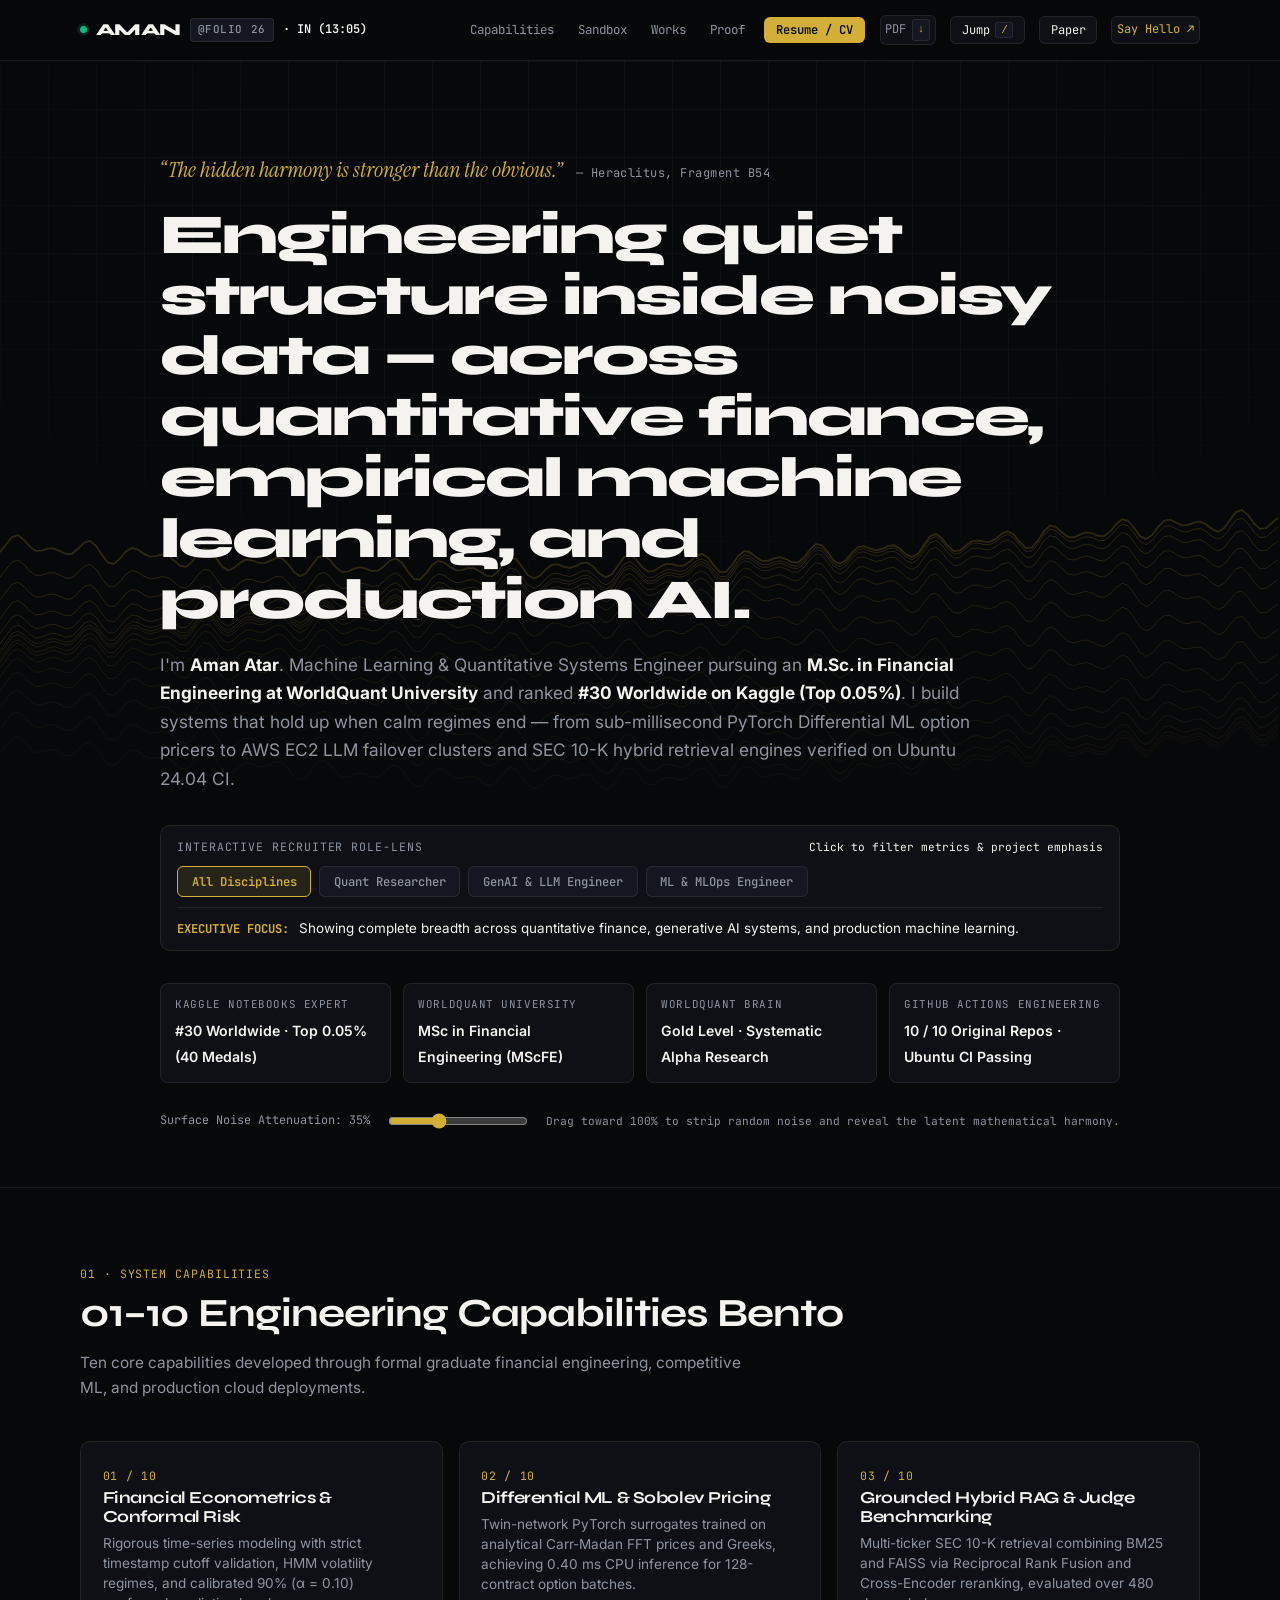
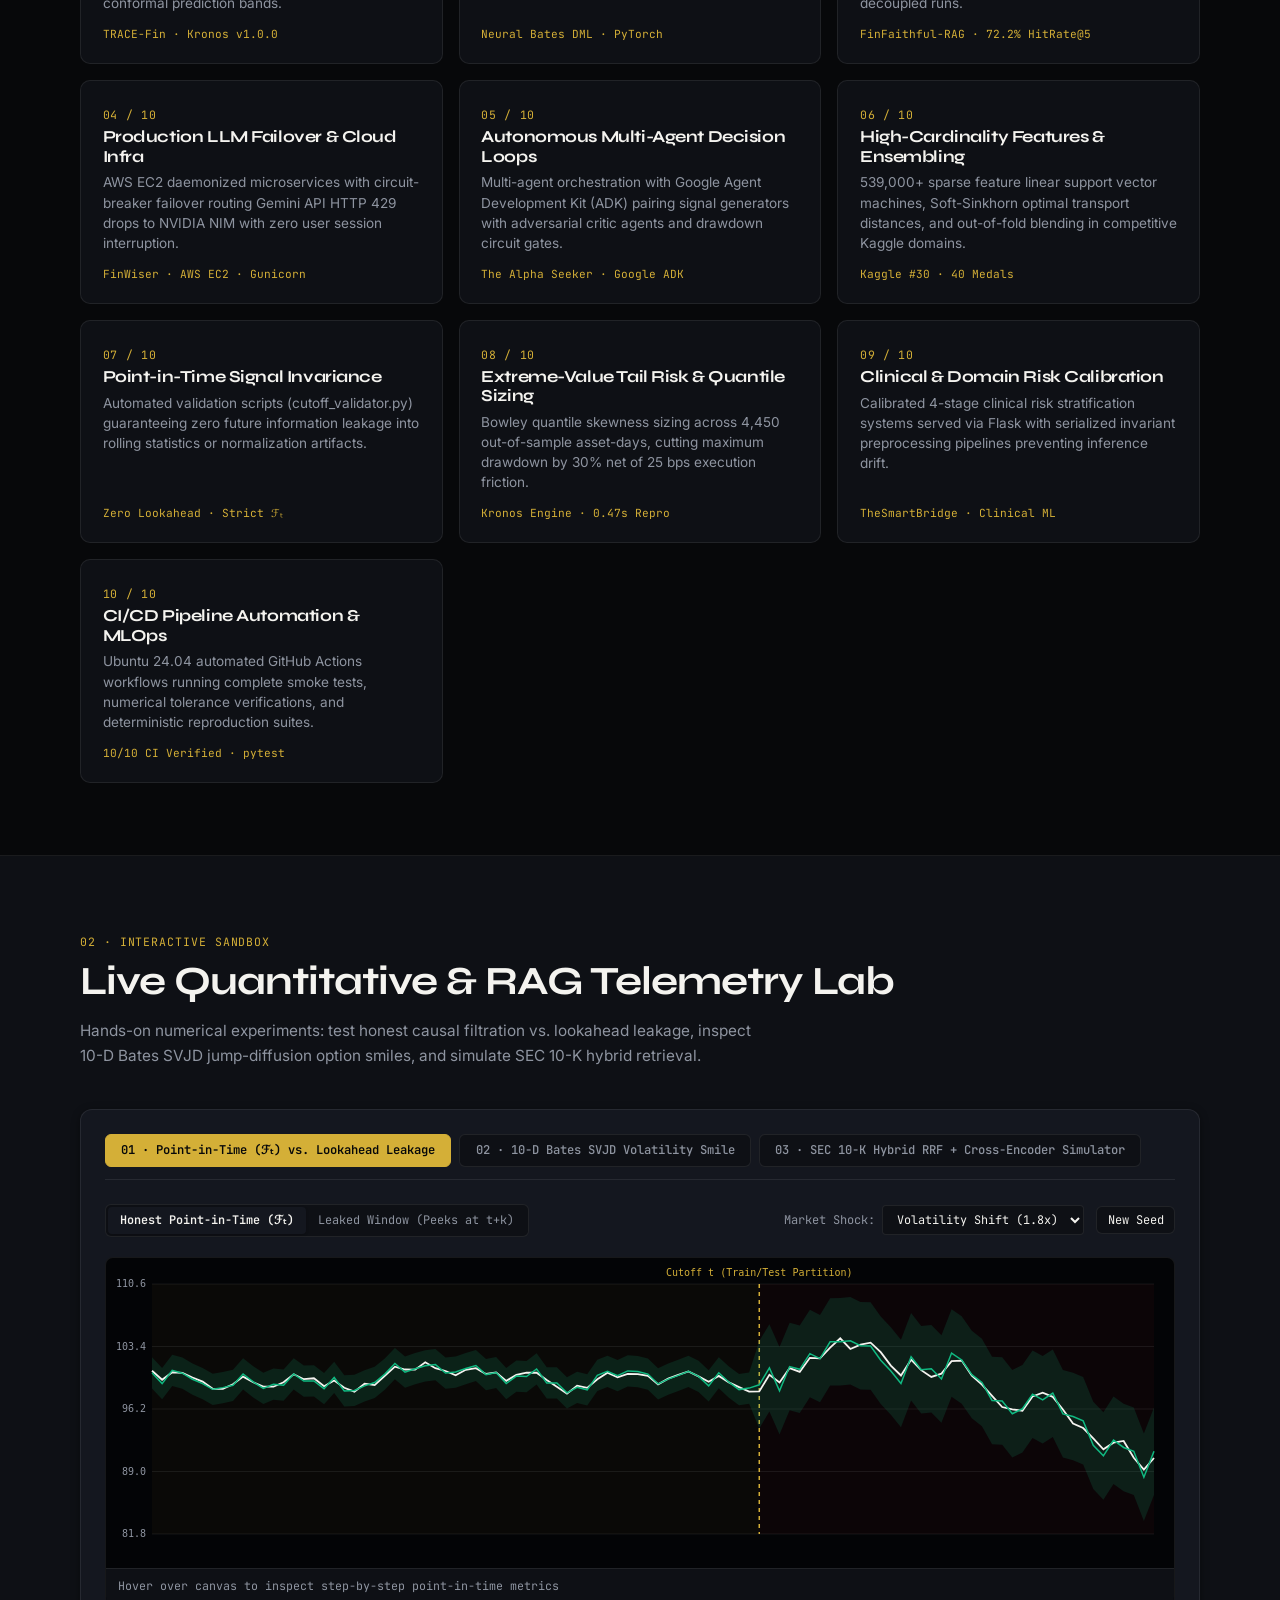
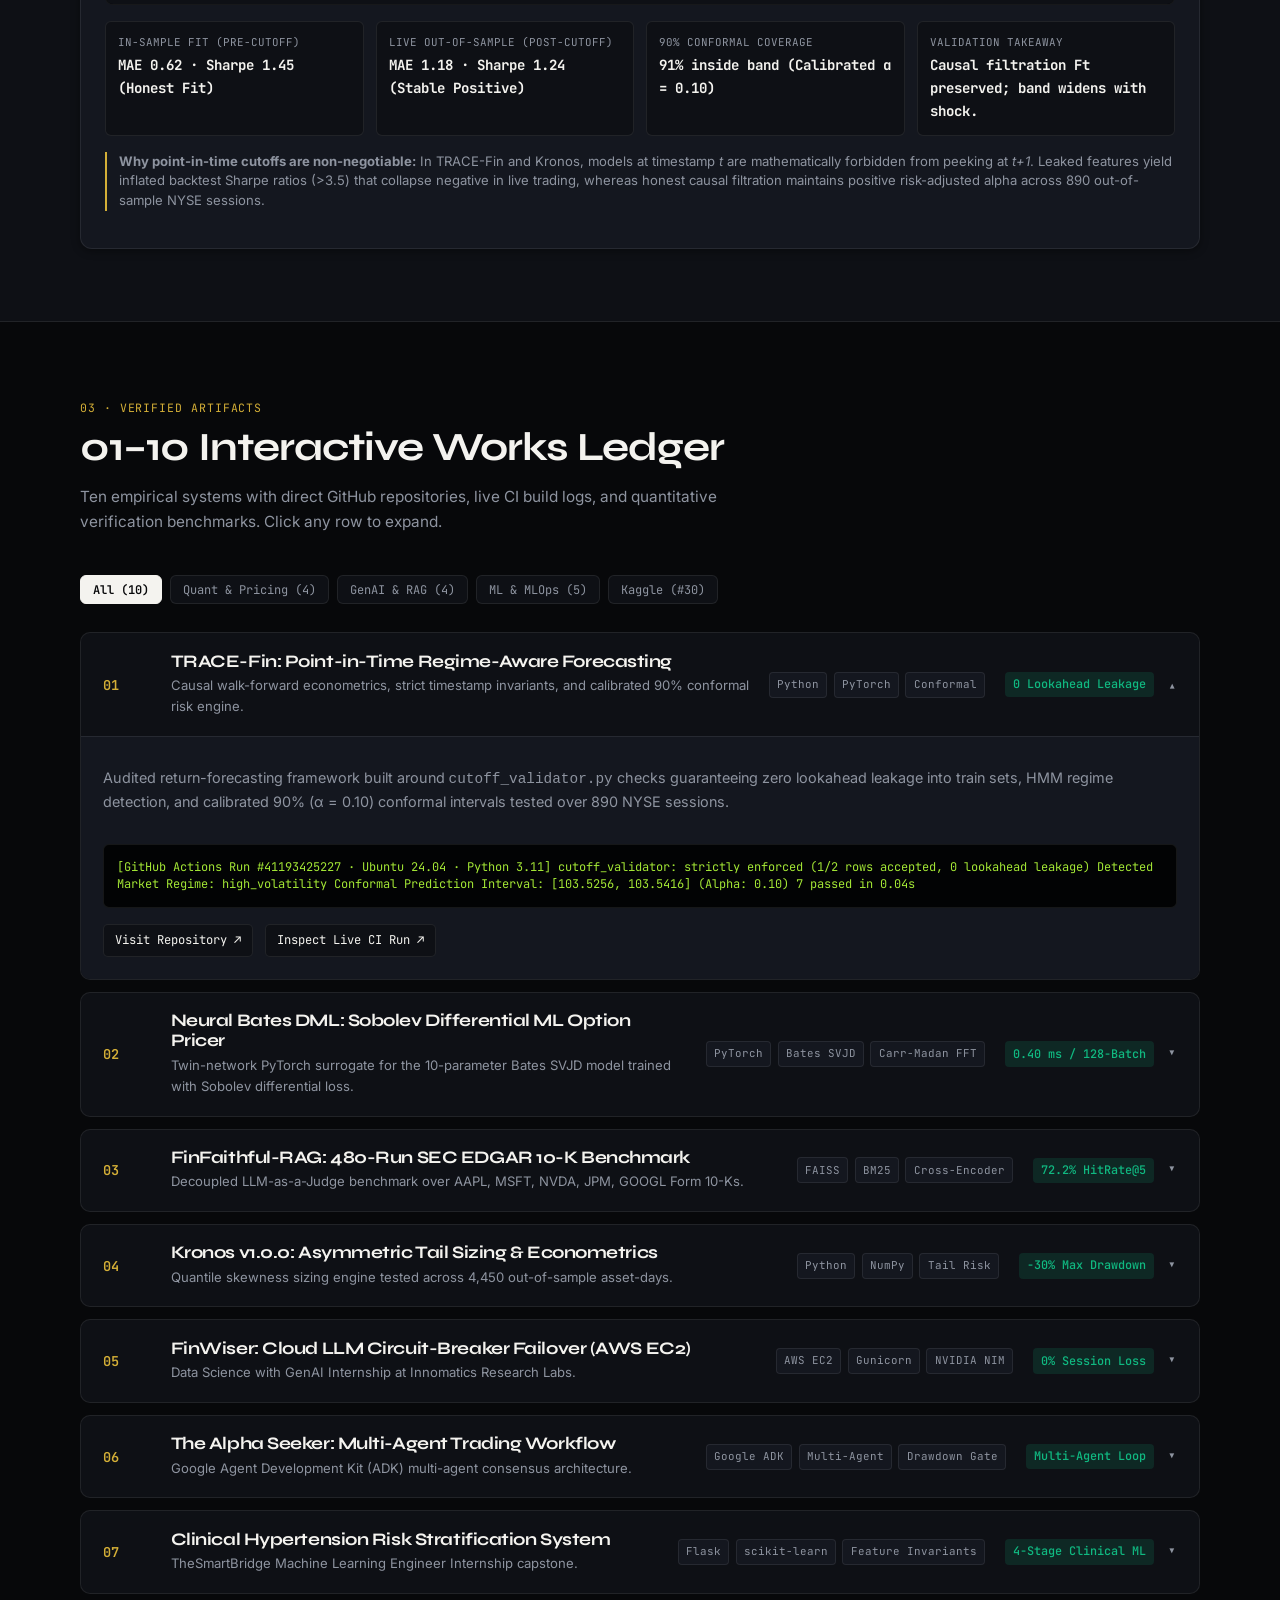
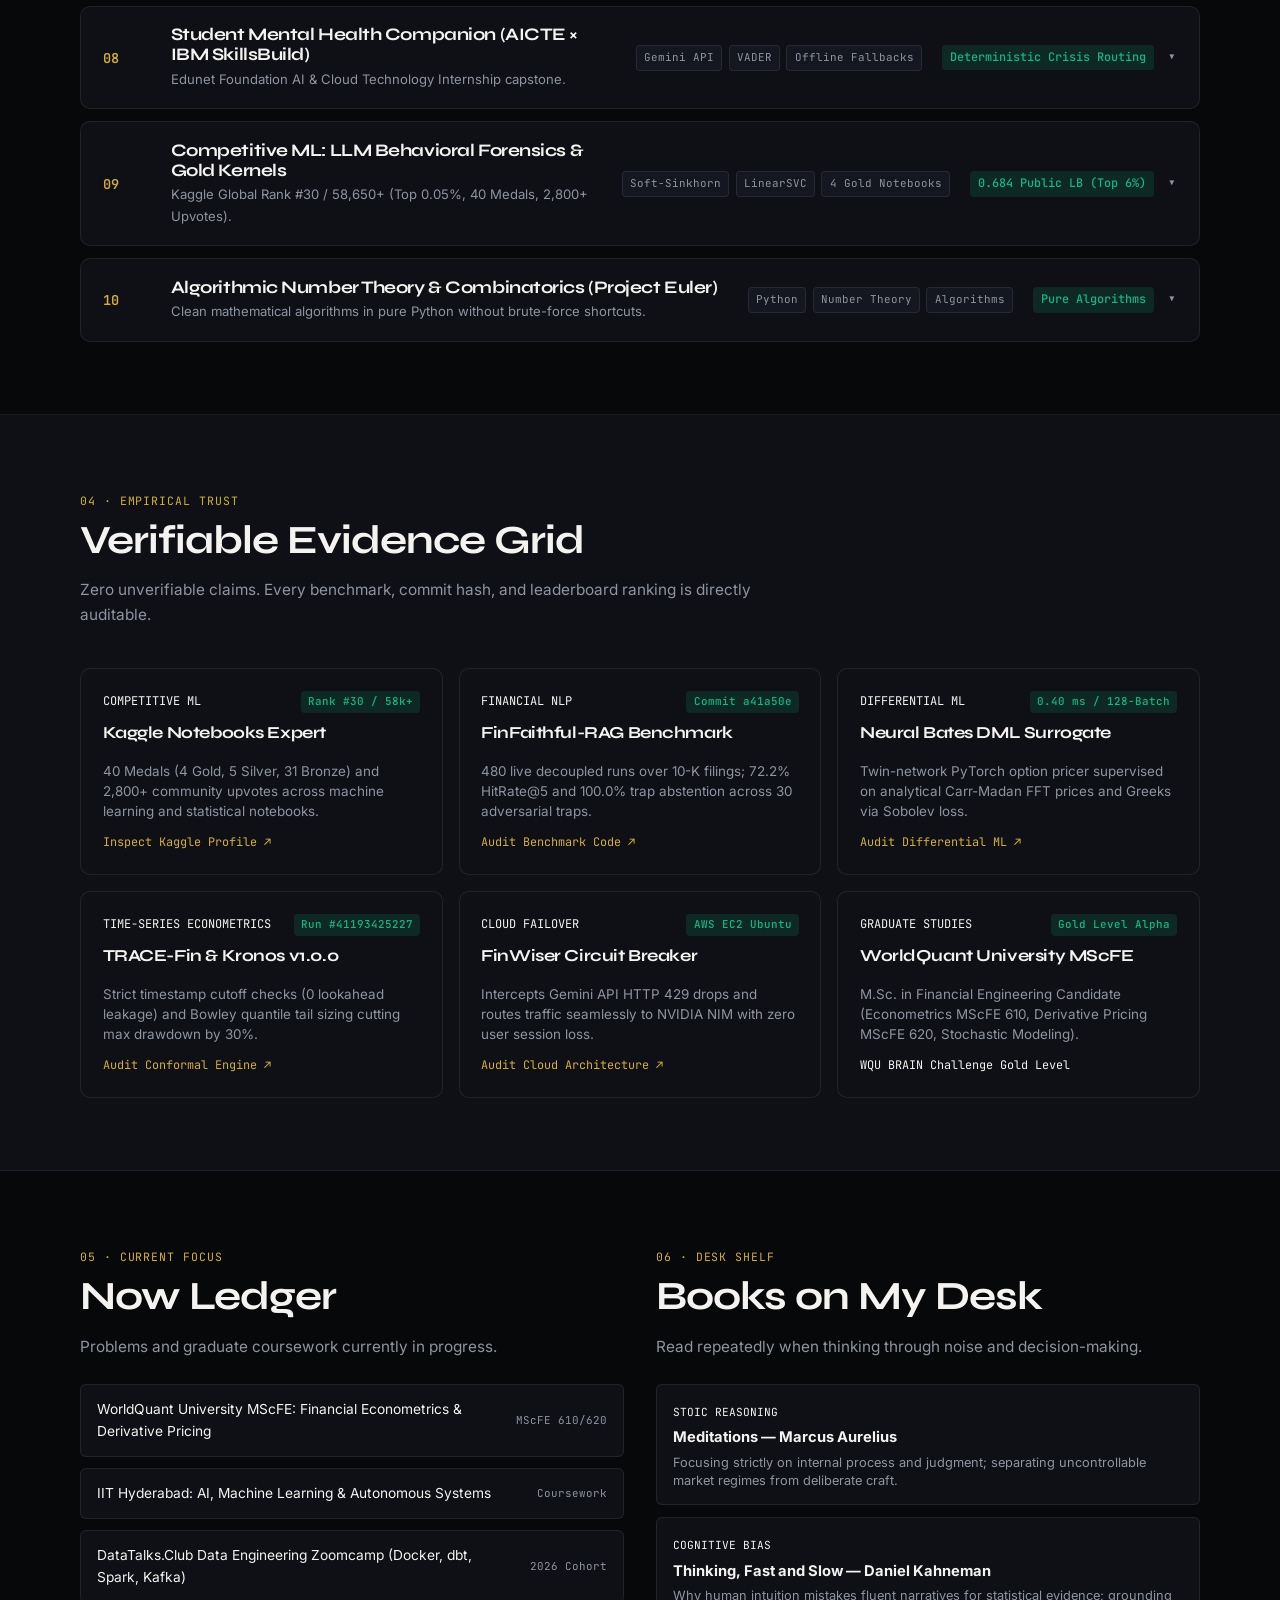
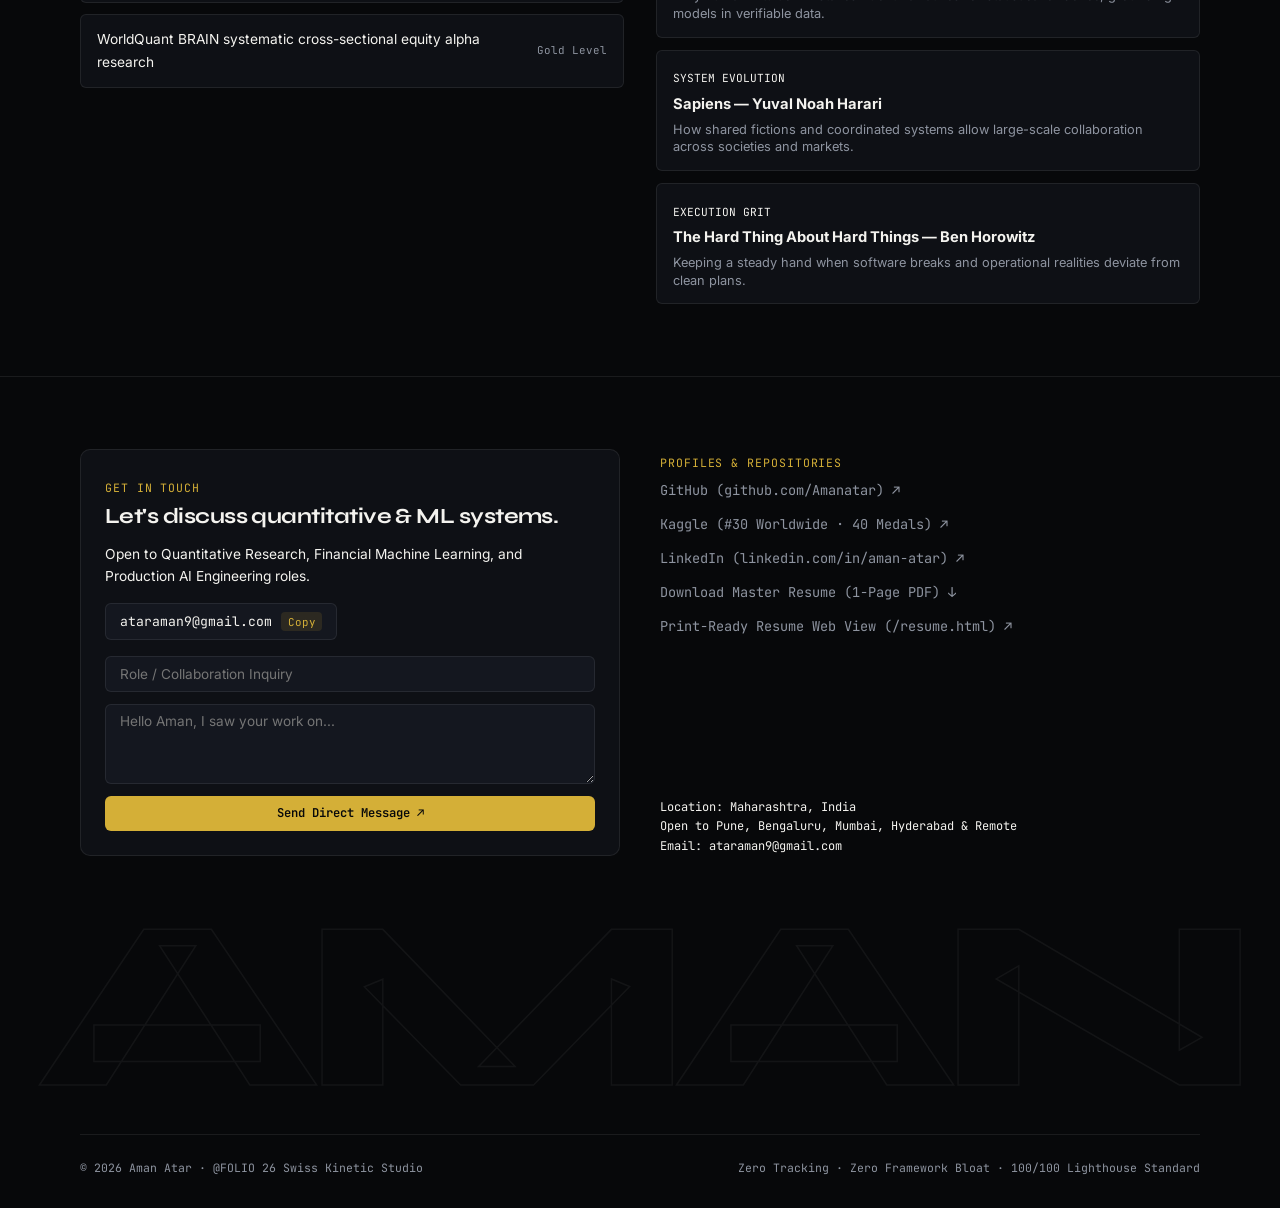
==== commit c10b8561: "fix(resume): export 1-page vector PDF from Aman_Atar_Resume.html with all 8 formatting fixes" ====
--- a/index.html
+++ b/index.html
@@ -1237,7 +1237,7 @@
             <div style="color:#555; font-size:8.2pt; margin-bottom:2pt;">Financial Econometrics (MScFE 610), Derivative Pricing (MScFE 620), Stochastic Modeling</div>
             <div style="display:flex; justify-content:space-between; font-weight:700;">
               <span>Indian Institute of Technology (IIT) Hyderabad — Coursework in AI, ML &amp; Autonomous Systems</span>
-              <span>2025 – Present</span>
+              <span>2025 – Feb 2026</span>
             </div>
             <div style="display:flex; justify-content:space-between; font-weight:700; margin-top:2pt;">
               <span>Punyashlok Ahilyadevi Holkar Solapur University — Bachelor of Computer Applications (BCA)</span>
